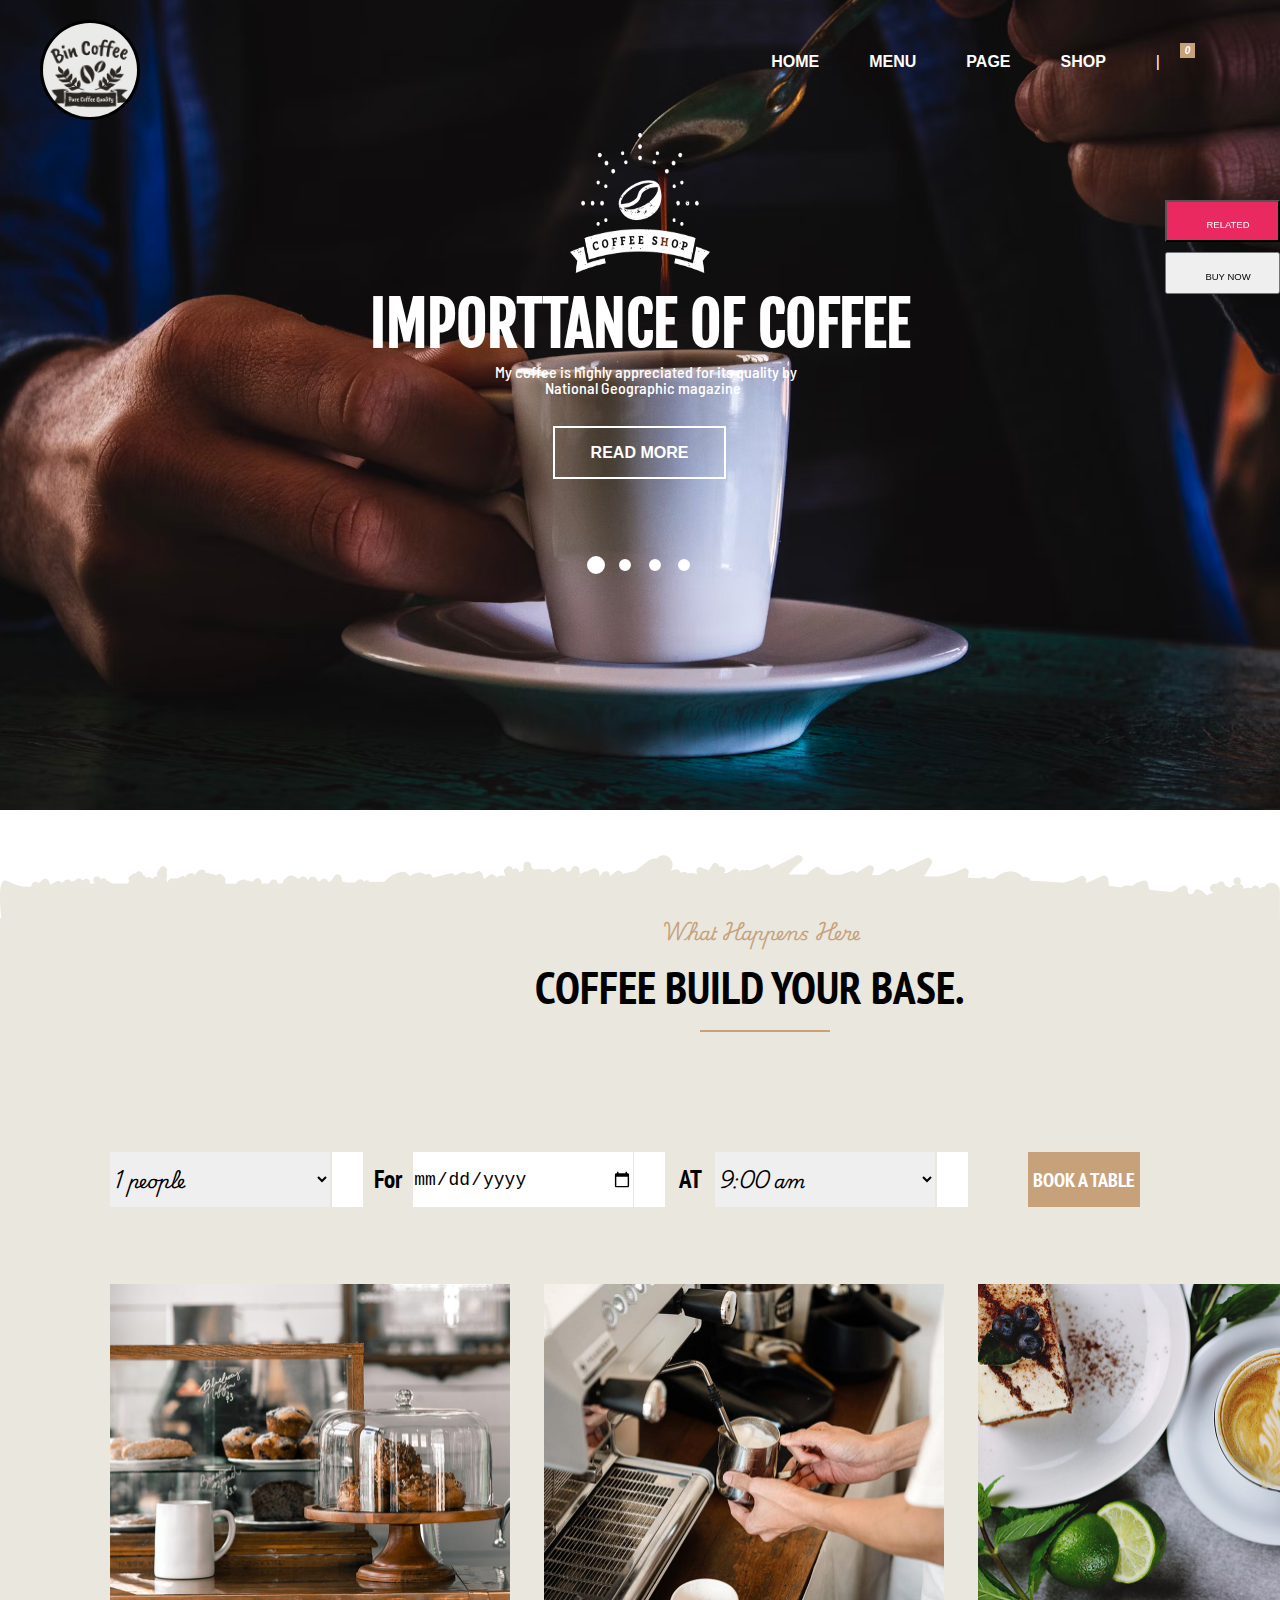
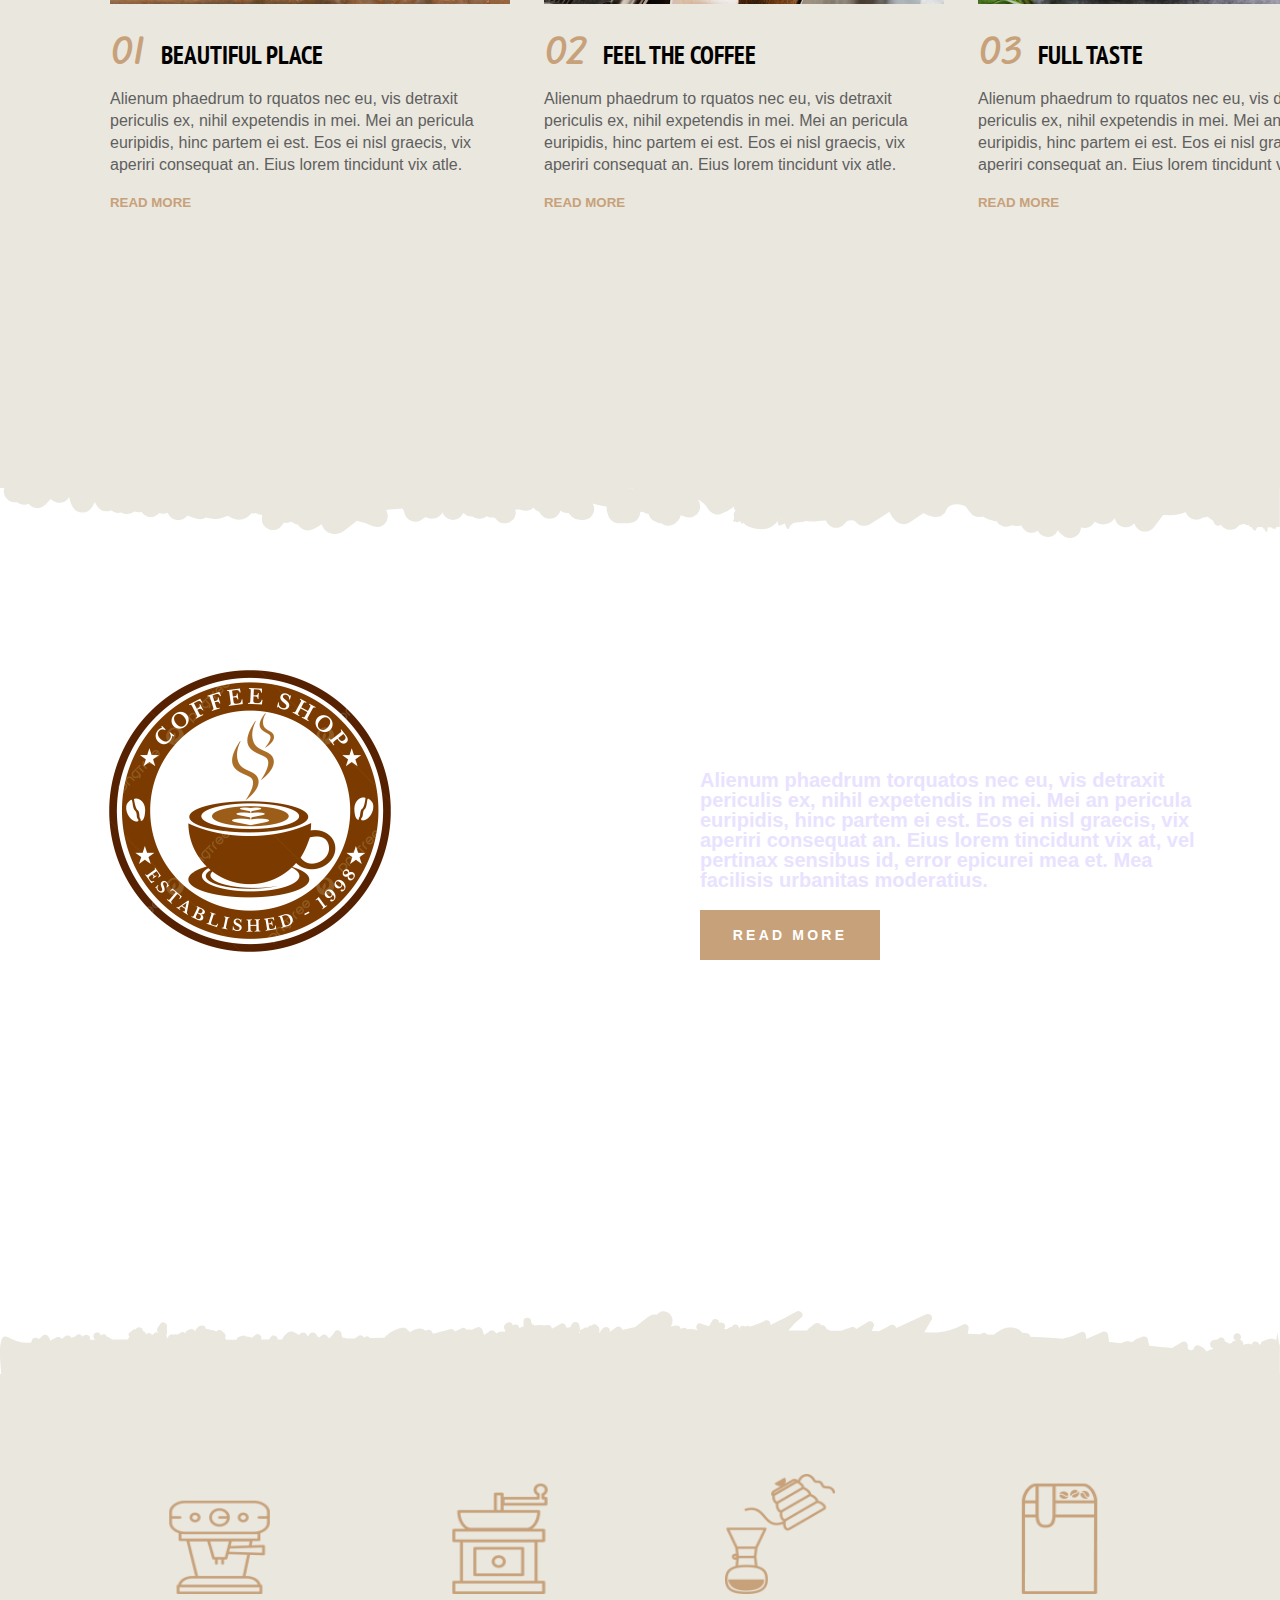
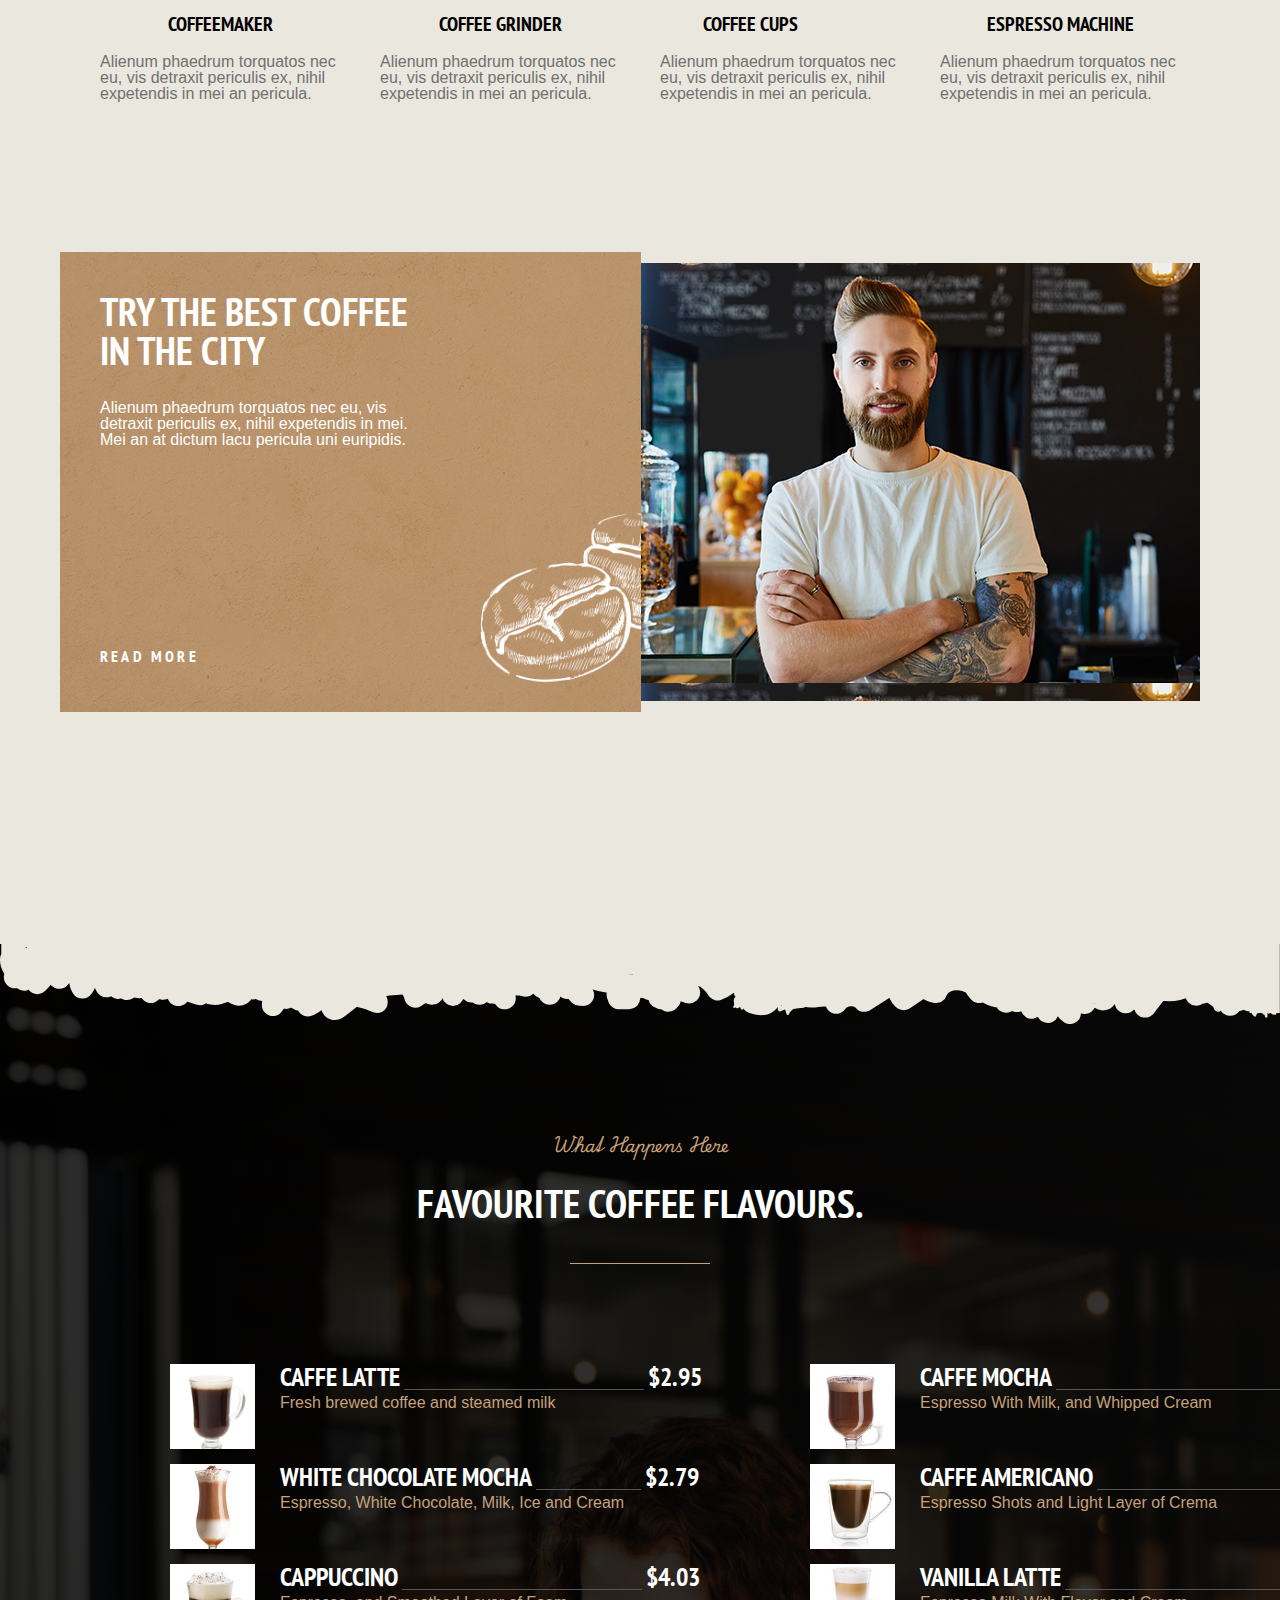
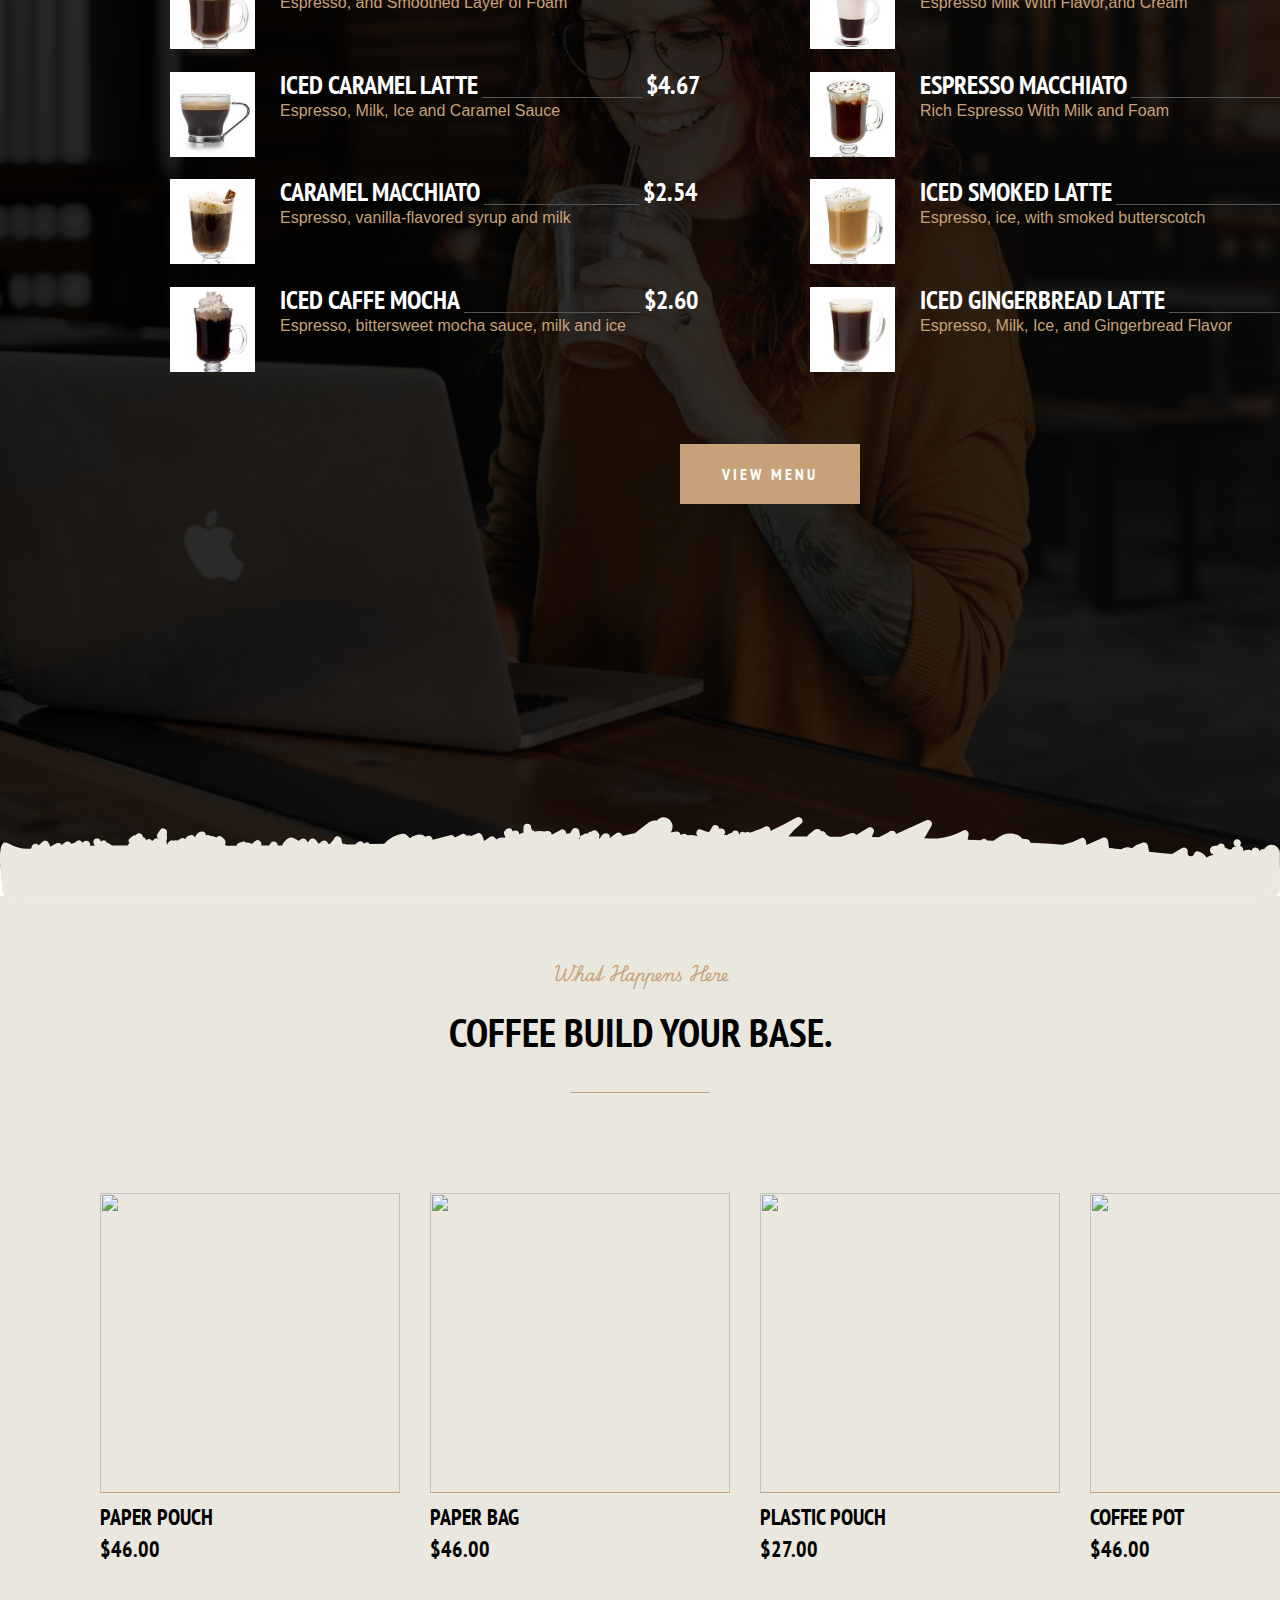
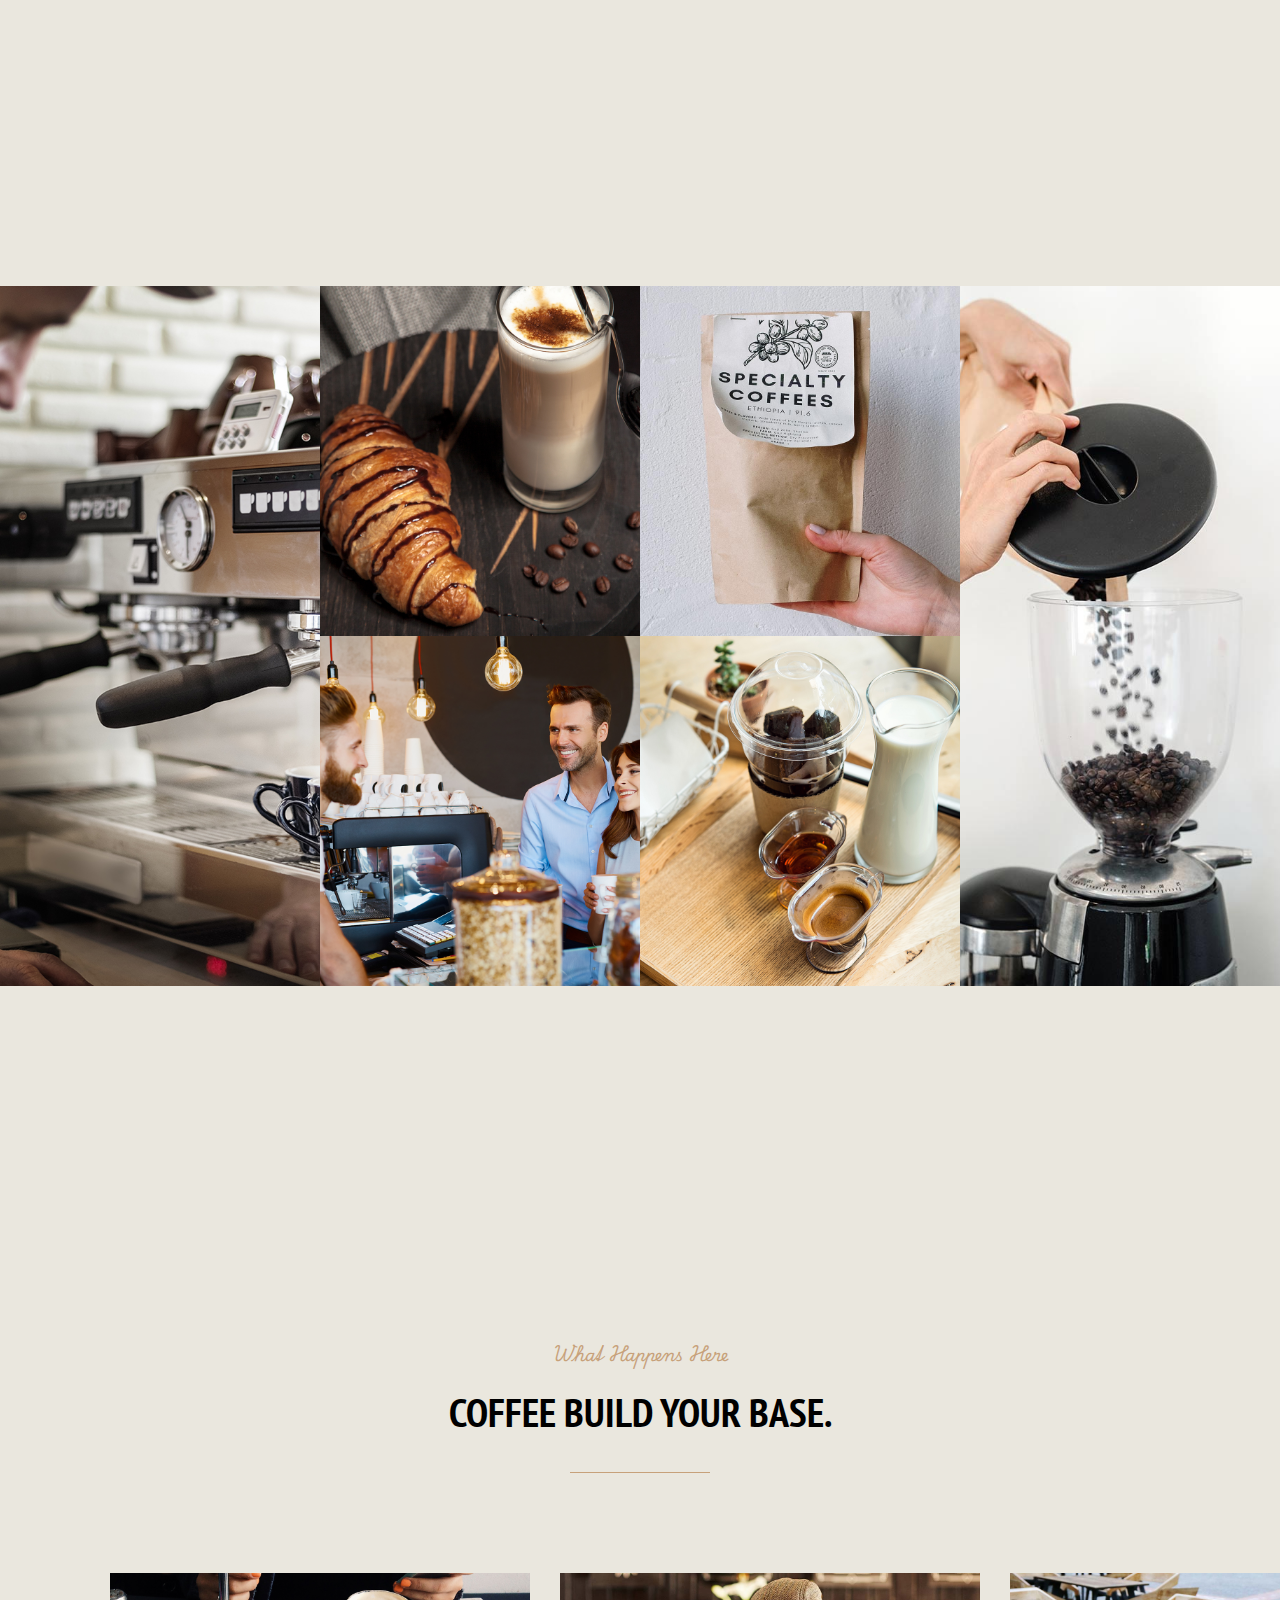
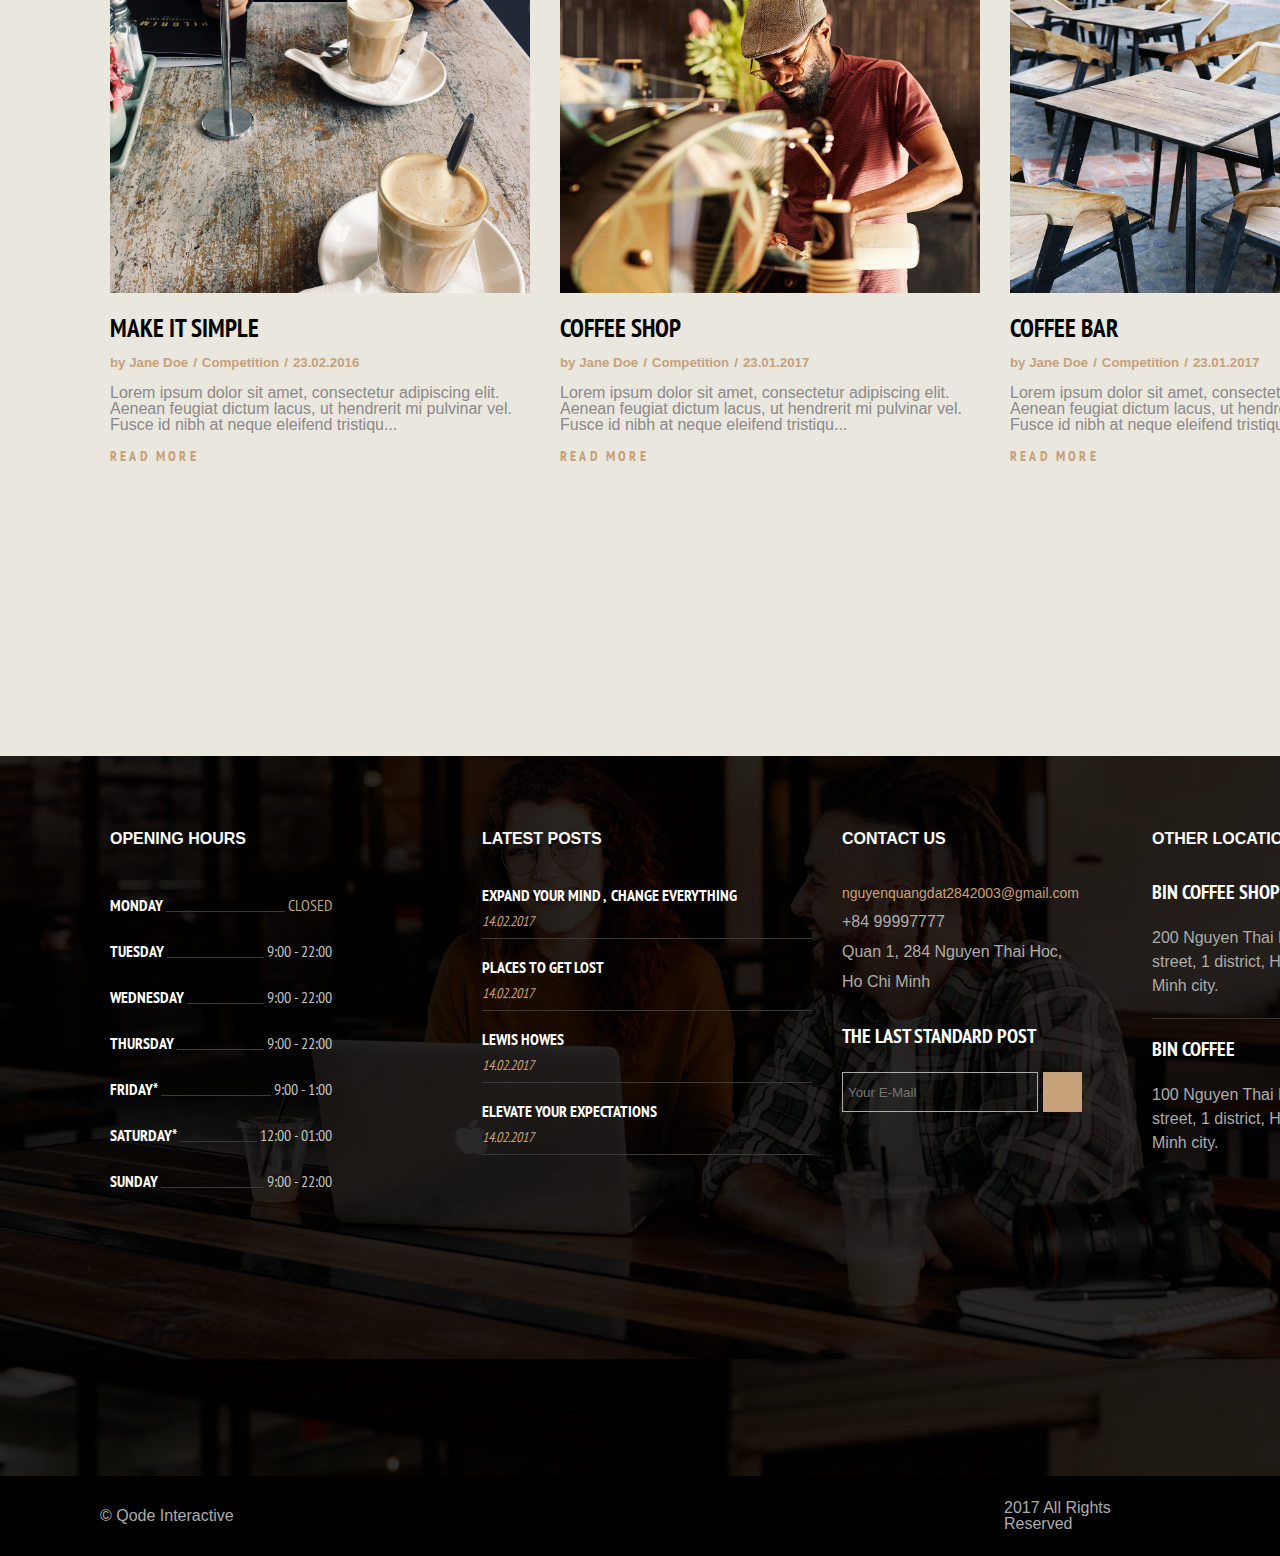
==== coffee/main.html @ d0c3d053 "sửa lỗi lại và thêm tương tác cho order giỏ hàng" ====
<!DOCTYPE html>
<html lang="en">

<head>
  <meta charset="UTF-8">
  <meta name="viewport" content="width=device-width, initial-scale=1.0">
  <link rel="stylesheet" href="css/main.css">
  <link rel="preconnect" href="https://fonts.googleapis.com">
  <link rel="preconnect" href="https://fonts.gstatic.com" crossorigin>
  <link
    href="https://fonts.googleapis.com/css2?family=Barlow+Semi+Condensed:ital,wght@0,100;0,200;0,300;0,400;0,500;0,600;0,700;0,800;0,900;1,100;1,200;1,300;1,400;1,500;1,600;1,700;1,800;1,900&family=Edu+AU+VIC+WA+NT+Hand:wght@400..700&family=Fjalla+One&family=PT+Sans+Narrow:wght@400;700&family=Playwrite+AR:wght@100..400&family=Playwrite+BE+VLG:wght@100..400&family=Playwrite+CZ:wght@100..400&display=swap"
    rel="stylesheet">
  <link
    href="https://fonts.googleapis.com/css2?family=Barlow+Semi+Condensed:ital,wght@0,100;0,200;0,300;0,400;0,500;0,600;0,700;0,800;0,900;1,100;1,200;1,300;1,400;1,500;1,600;1,700;1,800;1,900&family=Fjalla+One&family=PT+Sans+Narrow:wght@400;700&family=Playwrite+AR:wght@100..400&family=Playwrite+BE+VLG:wght@100..400&display=swap"
    rel="stylesheet">
  <link
    href="https://fonts.googleapis.com/css2?family=Barlow+Semi+Condensed:ital,wght@0,100;0,200;0,300;0,400;0,500;0,600;0,700;0,800;0,900;1,100;1,200;1,300;1,400;1,500;1,600;1,700;1,800;1,900&family=Fjalla+One&family=Playwrite+AR:wght@100..400&family=Playwrite+BE+VLG:wght@100..400&display=swap"
    rel="stylesheet">
  <link
    href="https://fonts.googleapis.com/css2?family=Barlow+Semi+Condensed:ital,wght@0,100;0,200;0,300;0,400;0,500;0,600;0,700;0,800;0,900;1,100;1,200;1,300;1,400;1,500;1,600;1,700;1,800;1,900&display=swap"
    rel="stylesheet">
  <link
    href="https://fonts.googleapis.com/css2?family=Barlow+Semi+Condensed:ital,wght@0,100;0,200;0,300;0,400;0,500;0,600;0,700;0,800;0,900;1,100;1,200;1,300;1,400;1,500;1,600;1,700;1,800;1,900&family=Fjalla+One&display=swap"
    rel="stylesheet">
  <title>Bin coffee</title>
</head>

<body>
  <section class="section section-1">
    <header>
      <nav class="nav">
        <div class="nav-logo">
          <img src="img/logo_coffee.png" alt="Logo">
        </div>
        <div class="nav-menu-icon">
          <ul class="nav-menu">
            <li>HOME
              <ul class="nav-menu-item">
                <li><a href="main.html">Main Home</a></li>
                <li><a href="">Metro Home</a></li>
                <li><a href="">Dark Home</a></li>
              </ul>
            </li>
            <li>MENU
              <ul class="nav-menu-item">
                <li><a href="">Our Menu</a></li>
                <li><a href="">Simple Menu</a></li>
              </ul>
            </li>
            <li>PAGE
              <ul class="nav-menu-item">
                <li><a href="">About Me</a></li>
                <li><a href="">What we offer</a></li>
                <li><a href="">Meet out team</a></li>
              </ul>
            </li>
            <li>SHOP
              <ul class="nav-menu-item">
                <li><a href="">Shop List</a></li>
                <li><a href="">Shop Pages</a></li>
              </ul>
            </li>
          </ul>
          <div class="nav-icon">
            &#124;
            <a href="order.html"><i class="fa-solid fa-cart-shopping">
              <div class="count-item-cart js-count-item-cart">
              </div>
            </i></a>
            <i class="fa-solid fa-magnifying-glass"></i>
            <i class="fa-solid fa-bars"></i>
          </div>
        </div>
      </nav>

    </header>
    <main>
      <div class="container-introduce">
        <div class="img-introduce">
          <img src="./img/home-1-slider-img.png">
          <div class="list-cart-introduce">
            <button class="btn-book"><i class="fa-solid fa-bookmark"></i>RELATED </button>
            <button class="btn-cart"><i class="fa-solid fa-cart-shopping"></i>BUY NOW</button>
          </div>
        </div>
        <div class="word-introduce">
          <h1>IMPORTTANCE OF COFFEE</h1>
          <p>My coffee is highly appreciated for its quality by <span>National Geographic magazine</span></p>
          <button class="btn-introduce">READ MORE</button>
        </div>
        <div class="change-background">
          <div class="dot is-active" data-link-img="img/background1.avif"></div>
          <div class="dot"
            data-link-img="https://images.unsplash.com/photo-1502458051560-7f33ac46fda3?q=80&w=2070&auto=format&fit=crop&ixlib=rb-4.0.3&ixid=M3wxMjA3fDB8MHxwaG90by1wYWdlfHx8fGVufDB8fHx8fA%3D%3D">
          </div>
          <div class="dot"
            data-link-img="https://images.unsplash.com/photo-1511537190424-bbbab87ac5eb?q=80&w=2070&auto=format&fit=crop&ixlib=rb-4.0.3&ixid=M3wxMjA3fDB8MHxwaG90by1wYWdlfHx8fGVufDB8fHx8fA%3D%3D">
          </div>
          <div class="dot"
            data-link-img="https://images.unsplash.com/photo-1542100349-01abfa1145f0?q=80&w=2072&auto=format&fit=crop&ixlib=rb-4.0.3&ixid=M3wxMjA3fDB8MHxwaG90by1wYWdlfHx8fGVufDB8fHx8fA%3D%3D">
          </div>
        </div>
      </div>

    </main>
  </section>
  <div class="svg">
    <svg id="Layer_1" data-name="Layer 1" xmlns="http://www.w3.org/2000/svg" viewBox="0 0 1663.28 104">
      <defs>
        <style>
          .cls-1,
          .cls-2 {
            fill: #eae7de;
          }

          .cls-2 {
            stroke: #eae7de;
            stroke-miterlimit: 10;
          }
        </style>
      </defs>
      <path class="cls-1"
        d="M1600,82.94C1538,75.43,1475.37,68.73,1413.53,63H1600ZM51,63H233.19c-41.35,3.91-83.1,8.28-124.27,13C89.67,78.21,70.18,80.55,51,82.93Zm203.83-1c186.8-17,377-25.59,565.62-25.59S1201.07,45,1391.48,62Z"
        transform="translate(-0.2 0)" />
      <path
        d="M820.48,36.91c184.83,0,373,8.27,559.71,24.59H265.94C449.17,45.18,635.6,36.91,820.48,36.91m779,26.59V82.37c-58.2-7.05-117-13.38-175.23-18.87h175.23m-1376.8,0c-37.93,3.65-76.12,7.68-113.81,12-19,2.18-38.35,4.49-57.39,6.86V63.5h171.2m597.8-27.59c-198.63,0-390.83,9.37-576.54,26.59H1402.61c-199.74-18.16-393.86-26.59-582.18-26.59Zm780,26.59H1402.61q98,8.91,197.87,21Zm-1356.59,0H50.48v21q29.18-3.63,58.5-7,66.86-7.68,134.91-14Z"
        transform="translate(-0.2 0)" />
      <path
        d="M122.94,60.75c-3.54-2.28-7.68-1.34-11.1.73a202.31,202.31,0,0,0-17.2,12.18c.18-1.17.37-2.33.56-3.5a6,6,0,0,0-1.52-4.86,74.05,74.05,0,0,0,1.6-9.24,77.62,77.62,0,0,0,3.1-10c.8-3.43-2.38-7.51-6.15-6.15a34.71,34.71,0,0,0-7.09,3.52,3.85,3.85,0,0,0-3.09.74A113.7,113.7,0,0,0,66.48,58.59l-.14,0-10.93,4c-1,.37-8.39,3.61-8.89,3.18-4.85-4.18-12,2.86-7.07,7.07a10.76,10.76,0,0,0,7.37,2.63,30.85,30.85,0,0,0,0,9,4.32,4.32,0,0,0,2.86,3.23c2.19,2,6,2.07,7.66-1a8.47,8.47,0,0,0,1.06-5,4.67,4.67,0,0,0,4.86-2.31A100.54,100.54,0,0,1,72.2,67.06l4.72-1.73a4.8,4.8,0,0,0,2.69-.43l-.11.18a4.34,4.34,0,0,0,.66,5.8,48.58,48.58,0,0,0-12.55,22c-1.25,4.73,4.84,8.52,8.36,4.86a71.17,71.17,0,0,0,7.92-9.9c1.37,2.1,3.89,3.33,6.38,1.53L104.48,79l6.32-4.58,4-2.87c.47-.35,1-.68,1.44-1a2.5,2.5,0,0,0,.41-.25c1.33,3.82,8.07,4.67,9.69-.32A7.89,7.89,0,0,0,122.94,60.75Z"
        transform="translate(-0.2 0)" />
      <path class="cls-1" d="M1343.48,56" transform="translate(-0.2 0)" />
      <rect class="cls-2" x="5.78" y="59.5" width="1632" height="44" rx="2" />
      <path class="cls-2"
        d="M1652.48,36.5h0A10.5,10.5,0,0,1,1663,47V93a10.5,10.5,0,0,1-10.5,10.5h0A10.5,10.5,0,0,1,1642,93V47A10.5,10.5,0,0,1,1652.48,36.5Z"
        transform="translate(-0.2 0)" />
      <path class="cls-1"
        d="M1656.92,94.37a82.49,82.49,0,0,1-3.17-9.57,4.66,4.66,0,0,0,1.48-3.51V53.48c0-4.22-5.27-6.37-8.2-3.91-.27-1.5-.55-3-.87-4.5-1.06-5-7.37-4.34-9.24-.7-.09-.41-.17-.81-.3-1.22-1.31-4.34-8.83-5.17-9.64,0l-.06.42a8.68,8.68,0,0,0-1.11-.41c-3.58-1.12-6.82-.07-10,1V42.39a5.17,5.17,0,0,0-1.47-3.53,5.32,5.32,0,0,0-2.79-1.41c2.49-2.79,1.31-8.51-3.56-8.51-6.15,0-6.43,9.12-.82,9.94a5.59,5.59,0,0,0-.59.11,5.16,5.16,0,0,0-1.41-.19,4.53,4.53,0,0,0-4.39,2.84,4.76,4.76,0,0,0-2.66.84c-2.16-1-4.29-2.17-6.44-3.14a4.67,4.67,0,0,0-4.6-4.76h-.22a4.52,4.52,0,0,0-4.12,2.31,15.72,15.72,0,0,0-6.8,1.24c-5.33,2.22-3.68,10.43,1.14,10a5.25,5.25,0,0,0-1.49,1.48,5.42,5.42,0,0,0-2.93.6L1568,52.69a18.09,18.09,0,0,0-10.19-7.89c-2.72-.89-5.26,1-6.15,3.49a4.09,4.09,0,0,1-2.61,2.64l-3.41-.38a4.11,4.11,0,0,1-2-4.58c.83-4.11-3.4-8-7.34-5.65l-12.9,7.8q-14.84-1.57-29.7-3a32.74,32.74,0,0,1-1.63-7.11c-.37-3.21-2.9-5.7-6.33-4.82a38.18,38.18,0,0,0-14.66,7.31,11.43,11.43,0,0,0-6.89-1.23,14.92,14.92,0,0,0-6.84,2.49l-10.49-.89a3.68,3.68,0,0,0-2.18-.47l-1.41.16-1.88-.16c-.38-3-.75-6-1.13-8.95-.49-3.94-3.82-6-7.52-4.32l-20.81,9.41c-.15-1.46-.31-2.93-.46-4.4-.38-3.68-4-6.35-7.52-4.32a67.72,67.72,0,0,1-22.6,8.1q-16.86-1.12-33.74-2.12c-.69-.06-1.38-.1-2-.12l-6.48-.37-.27-1a4.89,4.89,0,0,0-3.49-3.5,31.16,31.16,0,0,0-6.82-.42c-4.21-6.3-12.55-7.91-20.18-6.47-6.25,1.19-11.5,5.47-16.93,9l-8.56-.38a4.33,4.33,0,0,0-5.29-2l-3.73,1.56-16.2-.66q.6-3,1.19-6.09a5.06,5.06,0,0,0-7.34-5.64,99.93,99.93,0,0,1-33,10.37q-8.67-.27-17.33-.5c.73-1.06,1.87-2.71,1.91-2.78l2.38-4.24q2.61-4.66,5.23-9.34c2.61-4.65-2.46-8.82-6.84-6.84l-22.07,10-10.59,4.8-5.3,2.4-1.24.56a5.43,5.43,0,0,0-4.85-4.28,6.35,6.35,0,0,0-5.48,2.33q-5.88,3.24-11.93,6.08l-9.33-.15c.88-2.21,1.77-4.41,2.65-6.62,1.67-4.17-3.87-7.75-7.34-5.65l-15.55,9.42a5.07,5.07,0,0,0-5.7-2.37l-13.82,4.72-14.43-.1a5.13,5.13,0,0,0-1-.41,6.29,6.29,0,0,1-5-4.33c-.95-2.2-3.49-2.78-5.62-2.2-.84-3.41-5.88-4-8.45-1.93l-8,6.54a4.51,4.51,0,0,0-1.54,2.18q-12.26,0-24.52-.05a99.4,99.4,0,0,1,16.76-16.86c4.56-3.58-1.26-10.57-6.06-7.85q-16.64,9.45-34,17.48c.7-3.6-3.14-7.74-7.39-5.47A94.34,94.34,0,0,1,984.62,17a5.12,5.12,0,0,0-2.41.43,22,22,0,0,0-2.66,1.44q-2.43.81-4.9,1.5a4.64,4.64,0,0,0-3.35-1.28,5.14,5.14,0,0,1-5.63,0,4.61,4.61,0,0,0-4.74,4h-.32c.22-2.65-1.37-5.48-4.8-5.48a4.55,4.55,0,0,0-4.42,2.87,5.59,5.59,0,0,0-2.33.63l-2.82,1.4a4.42,4.42,0,0,0-1.41,1.24c-1.33,0-2.67-.13-4-.24a5.43,5.43,0,0,0,0-7.49,4.12,4.12,0,0,0-.75-.57,4.86,4.86,0,0,0-2.55-.66h-.87l-.5.1H936a4,4,0,0,0-1.14.51c-.07-4.46-6.68-7.38-9.28-2.56a61.55,61.55,0,0,1-4.25,7,96.73,96.73,0,0,1-10.31-3.59c-5.52-2.27-8.15,5.91-3.78,9a36.9,36.9,0,0,0-5.84-1.53,29,29,0,0,0-8,.14A4.81,4.81,0,0,0,888.24,22l-3.75,1a5.51,5.51,0,0,0-6.35-4.14l-6.38,1.22a13.38,13.38,0,0,0,2.43-8.6c-.68-7.38-8.06-13-15.27-10.37a12.18,12.18,0,0,0-5.36,3.92c-4.33-1.42-9,1.15-12.53,3.81q-7.95,6-15.82,12.23c-5.36.35-10.92,2.5-16,3.7l-.33-.94c-1-2.73-4.52-5.05-7.35-3l-9.16,6.65.11-.39c1.49-5.14-4.73-7.89-8.35-4.87a16.81,16.81,0,0,0-4.5,5.87h-1.17a10.17,10.17,0,0,0,.69-4.33,5.63,5.63,0,0,0-2.3-4.22,4.54,4.54,0,0,0-4.08-2.19,4.62,4.62,0,0,0-3.53,1.46c-.23,0-.45-.06-.7-.06a4.55,4.55,0,0,0-4.39,2.82h-2.67A5.16,5.16,0,0,0,758,23.07a4.83,4.83,0,0,0-4.11,5.46s0,.09,0,.13H752.2a5,5,0,0,0,1.7-4.88c-.37-2-.73-3.93-1.1-5.9-.79-4.29-7.15-4.78-9.13-1.2l-2.45,4.43c-1.72.24-3.43.51-5.13.8v-.82a5.05,5.05,0,0,0-7.53-4.32L717.31,23A5.1,5.1,0,0,0,711,18.24c-1.12.2-2.23.44-3.33.71a21.14,21.14,0,0,0-9.81-.52l-3.17.51a4.71,4.71,0,0,0-3.07-1.61,5.12,5.12,0,0,0-1.18-2.65V13.9a5,5,0,1,0-10,0v6.39c-1.91.62-3.79,1.28-5.67,2a4.71,4.71,0,0,0-4.51-4.9h-.32a4.59,4.59,0,0,0-3.65,1.6,4.66,4.66,0,0,0-4.8-4.42,4.54,4.54,0,0,0-4.16,2.35c-1.64,1.21-2.78,3.34-2,5.35l1.32,3.26a5.42,5.42,0,0,0,.17,1.13l-1.14.24A12.53,12.53,0,0,0,645,29.15c-.35-.53-.7-1-1.06-1.57-1.37-2-4.57-3.52-6.84-1.8a64,64,0,0,1-7.89,5.5A46.77,46.77,0,0,0,627,24.45c-.93-2.26-3.41-4.6-6.15-3.49l-8.39,3.72a4.69,4.69,0,0,0-5.19-.18l-.29.16-1.3-1.28a5.16,5.16,0,0,0-6.06-.79l-8.29,4.16a5.27,5.27,0,0,0-6.05-3.1l-22.67,5.93-.57-1.39c-1-2.46-3.3-4.32-6.15-3.49-.92.27-1.82.56-2.71.86a12.49,12.49,0,0,0-8.5-2.68c-4.33.27-8.14,2.35-11.72,4.73-1.29-1.32-2.59-2.63-3.92-3.88-3.56-3.35-8-1.86-12.26-.4a42,42,0,0,0-17.38,11.52l-18.4.36a5,5,0,0,0-7-1,4.93,4.93,0,0,0-.49.42l-.24.22c-.13-.27-.27-.55-.42-.83-1.18-2.16-4.73-3.4-6.84-1.79l-4.41,3.36-11.55.21a5.07,5.07,0,0,0-4.36-.86,4.58,4.58,0,0,1-.85-1.36A10.86,10.86,0,0,1,444,30c-.35-4.69-6.75-7.14-9.32-2.53-.54,1-6.94,10.81-8.39,6.8A5.07,5.07,0,0,0,420,30.86,5,5,0,0,0,418,32a25.28,25.28,0,0,1-3.84,2.74c-1.08-1.51-2.17-3-3.26-4.52-2.15-3-6.58-3.46-8.64,0a28.89,28.89,0,0,1-1.91,2.85,26.16,26.16,0,0,0-2.78-3.83c-1.8-2.07-5.23-1.76-7.07,0l-2.09,2c-4-2.87-8.73-6.22-13-4A18.21,18.21,0,0,0,366.92,37l-5.86,0c.17-4.41-6.54-7.39-9.37-2.68a20.18,20.18,0,0,1-2,2.78l-10.27.07c.09-.25.2-.5.29-.76,1.45-3.89-3.9-8.22-7.34-5.64a40.7,40.7,0,0,0-4.6,4h-.14l-4.23-1.41a4.54,4.54,0,0,0-3.3.24,4.73,4.73,0,0,0-4.91-1.41L311,33.57a5.44,5.44,0,0,0-3.58,3.82c-4.43,0-8.86,0-13.28.06a4.57,4.57,0,0,0-1.71-2.08,4.57,4.57,0,0,0,.89-2.81A5.21,5.21,0,0,0,291.81,29L289,26.2a5.18,5.18,0,0,0-3.53-1.46,5.08,5.08,0,0,0-3.54,1.46l-.27.32a4.61,4.61,0,0,0-1.83-.37h-.76a5.14,5.14,0,0,0-3.46-1.41h-1.41a4.21,4.21,0,0,0-.71,0A4.62,4.62,0,0,0,270,23.29a5.08,5.08,0,0,0-2.27.53,5,5,0,0,0-5-5,6.2,6.2,0,0,0-1.42.24A5.16,5.16,0,0,0,258,20.5l-2.82,2.82a5.13,5.13,0,0,0-1.47,3.53,3.53,3.53,0,0,0,0,.46,4.18,4.18,0,0,0-.57-1.57,5,5,0,0,0-3-2.3,5.53,5.53,0,0,0-3.85.5l-2.79,1.46a5.09,5.09,0,0,0-2.3,3,3.21,3.21,0,0,0-.1.62A5,5,0,0,0,234,29a4.48,4.48,0,0,0-3.09,1.74,4.66,4.66,0,0,0-1.84-.38h-1.41a3.82,3.82,0,0,0-1.93.43l-.15.07a4.93,4.93,0,0,0-3.48-.32,5,5,0,0,0-3,2.3l-1.31,2.61a4.08,4.08,0,0,0-.91-.51,5.66,5.66,0,0,0-.65-3.78,4.84,4.84,0,0,0,.92-2.84V24.11a4.8,4.8,0,0,0-.46-2,5,5,0,0,0-2-6.5,5.12,5.12,0,0,0-6.84,1.79l-2.82,4.23a5,5,0,0,0,1.8,6.84h0l.29.13a1.54,1.54,0,0,0,0,.47,5.05,5.05,0,0,0-6.85.17l-1.63,1.57a5,5,0,0,0-1.38-.38,5,5,0,0,0-7-.08l-.29-.06a4.57,4.57,0,0,0-4-4.09h0c.22-3.53-4.52-6.58-7.52-4.32a19.28,19.28,0,0,0-2.23,2A5.53,5.53,0,0,0,172,25.21l-2.93,2.35a4.07,4.07,0,0,0-1,5.69,4.13,4.13,0,0,0,.47.55c-1.08,1.13-1.8,2.24-2.73,3.2h-20a4.82,4.82,0,0,0-2.76-1.63l-.61-.61a5.09,5.09,0,0,0-3.36-1.44,4.86,4.86,0,0,0-6.45-2.4,4.73,4.73,0,0,0-1.6,1.17,4.5,4.5,0,0,0-.08-.51v-.09a4,4,0,0,0-.12-.45V31c-.05-.17-.11-.33-.17-.48h0c-.08-.17-.16-.33-.25-.49v-.06a3.11,3.11,0,0,0-.25-.38l-.09-.12a3.47,3.47,0,0,0-.25-.29l-.11-.12c-.1-.1-.2-.18-.3-.27l-.11-.09a5.09,5.09,0,0,0-.45-.31h-.07l-.42-.21-.18-.06-.38-.13-.2-.05a3.1,3.1,0,0,0-.42-.08h-.2a3.64,3.64,0,0,0-.66,0,5.66,5.66,0,0,0-.82.06h-.16a5.65,5.65,0,0,0-.71.17h-.11a3.64,3.64,0,0,0-.57.25l-.11.06a4.07,4.07,0,0,0-.55.37l-.11.09a6.25,6.25,0,0,0-.45.44h0a5.17,5.17,0,0,0-.39.53l-.07.11a6.36,6.36,0,0,0-.3.58v.05a4.57,4.57,0,0,0-.22.62v.07a5.12,5.12,0,0,0-.14.68v.05a5.78,5.78,0,0,0,0,1.44h0a5,5,0,0,0,1.64,3.2h0a5.15,5.15,0,0,0-.16.56l-6,.07.18-1.43c.45-3.71-4.61-6.31-7.53-4.31l-2.62,1.79c-.07-.13-.15-.26-.23-.39A5,5,0,0,0,100,31.18a4.67,4.67,0,0,0-.9.69c-.63.63-1.27,1.2-1.93,1.75-1.52.38-3,.8-4.52,1.25a19,19,0,0,0-1.18-1.65c-1.7-2.13-5.32-1.74-7.07,0a31.9,31.9,0,0,1-4,3.34.88.88,0,0,0-.15-.35c-1.25-2.64-4.55-2.78-6.84-1.79a50.49,50.49,0,0,0-7.9,4.25,21.24,21.24,0,0,0-2.43-5.49c-2.15-3.47-6.39-2.94-8.64,0a11.44,11.44,0,0,1-4.36,3.44c-2.47-3.51-9-1.48-9,3.22a9.2,9.2,0,0,0-.61,1c-.78.1-2.24.27-4.09.34-17,.58-25.55-9.61-30.71-8-4.8,1.51-8.47,13.79-2,64,.19,1.29,3.8,1.76,6,2,3,.33,7.25.65,12.06.92h0c1.51,3.91,6.76,5.11,9.14,1.2l.47-.78c14.56.54,31.2.57,39.32-.54.18.27.36.52.53.79q580.73-.18,944.08-.72c42.8,1.77,86,2.15,132.82-.22l23,0a120.54,120.54,0,0,0,13.17,0q359.52-.73,424.2-2l7.17.06a5.27,5.27,0,0,0,1.76-.28c3.5-.12,5.27-.24,5.27-.36a19.18,19.18,0,0,0-4-.33,5.19,5.19,0,0,0,.73-7l.43-.25a26.11,26.11,0,0,0,10.6,3.33,4.92,4.92,0,0,0,.81,6.9,5.2,5.2,0,0,0,1.69.86c5.22,1.81,9.66,4.57,14.13,0a19.7,19.7,0,0,0,1.52-1.77C1651.82,102.25,1659,99.63,1656.92,94.37ZM1628.75,82.6a3.9,3.9,0,0,0,.9-1.08c.07.43.13.87.2,1.3-.37-.06-.73-.13-1.1-.22Z"
        transform="translate(-0.2 0)" />
    </svg>
  </div>
  <section class="section section-2">
    <header>
      <div class="container">
        <div class="title1">What Happens Here</div>
        <div class="title2">COFFEE BUILD YOUR BASE.</div>
        <div class="space-title"></div>
      </div>
    </header>
    <main>
      <div class="container-full">
        <div class="container-booking">
          <div class="people-booking">
            <select class="select-people">
              <option selected value="1">1 people</option>
              <option value="2">2 people</option>
              <option value="3">3 people</option>
              <option value="4">4 people</option>
              <option value="5">5 people</option>
              <option value="6">6 people</option>
              <option value="7">7 people</option>
              <option value="8">8 people</option>
            </select>
          </div>
          <div class="people-icon">
            <i class="fa-solid fa-person"></i>
          </div>
          <div class="content1">For</div>
          <div class="date-booking">
            <input class="input-date" type="date">
          </div>
          <div class="date-icon">
            <i class="fa-solid fa-calendar-days"></i>
          </div>
          <div class="content2">AT</div>
          <div class="time-booking">
            <select class="select-time">
              <option selected value="1">9:00 am</option>
              <option value="2">9:30 am</option>
              <option value="3">10:00 am</option>
              <option value="4">10:30 am</option>
              <option value="5">11:00 am</option>
              <option value="6">11:30 am</option>
              <option value="7">12:00 am</option>
              <option value="8">12:30 pm</option>
              <option value="9">1:00 pm</option>
              <option value="10">1:30 pm</option>
              <option value="10">2:00 pm</option>
            </select>
          </div>
          <div class="time-icon">
            <i class="fa-solid fa-clock"></i>
          </div>
          <button class="booking-button">BOOK A TABLE</button>
        </div>
        <div class="container-introduce">
          <div class="content1">
            <div class="img-content1">
              <img src="img/section2_img1.jpg">
            </div>
            <div class="describe1">
              <h3><span>01</span>BEAUTIFUL PLACE</h3>
              <p>Alienum phaedrum to rquatos nec eu, vis detraxit periculis ex, nihil expetendis in mei. Mei an pericula
                euripidis,
                hinc partem ei est. Eos ei nisl graecis, vix aperiri consequat an. Eius lorem tincidunt vix atle.</p>
              <h5>READ MORE <SPAN><i class="fa-solid fa-arrow-right"></i></SPAN></h5>
            </div>
          </div>
          <div class="content2">
            <div class="img-content2">
              <img src="img/section2-img-2 (1).jpg">
            </div>
            <div class="describe2">
              <h3><span>02</span>FEEL THE COFFEE</h3>
              <p>Alienum phaedrum to rquatos nec eu, vis detraxit periculis ex, nihil expetendis in mei. Mei an pericula
                euripidis,
                hinc partem ei est. Eos ei nisl graecis, vix aperiri consequat an. Eius lorem tincidunt vix atle.</p>
              <h5>READ MORE <span><i class="fa-solid fa-arrow-right"></i></span></h5>
            </div>
          </div>
          <div class="content3">
            <div class="img-content3">
              <img src="img/section2-img-3 (1).jpg">
            </div>
            <div class="describe3">
              <h3><span>03</span>FULL TASTE</h3>
              <p>Alienum phaedrum to rquatos nec eu, vis detraxit periculis ex, nihil expetendis in mei. Mei an pericula
                euripidis,
                hinc partem ei est. Eos ei nisl graecis, vix aperiri consequat an. Eius lorem tincidunt vix atle.</p>
              <h5>READ MORE <span><i class="fa-solid fa-arrow-right"></i></span></h5>
            </div>
          </div>
        </div>
      </div>
    </main>
  </section>
  <div class="svg-1">
    <svg id="Layer_1" data-name="Layer 1" xmlns="http://www.w3.org/2000/svg" viewBox="0 0 1565.19 122.24">
      <defs>
        <style>
          .cls-1,
          .cls-3,
          .cls-4 {
            fill: #eae7de;
          }

          .cls-2 {
            fill: none;
          }

          .cls-2,
          .cls-3,
          .cls-4 {
            stroke: #eae7de;
            stroke-miterlimit: 10;
          }

          .cls-4 {
            stroke-width: 9px;
          }
        </style>
      </defs>
      <path class="cls-1"
        d="M1353.47,217.22a38,38,0,0,1,13.62-4.12l-36.4,21.84c12.17-6.71,24.23-13.94,36.69-20-12.35,20.51-29,15.11-50,15.08q-250.68-.31-501.34,0H165V196H1704v34H1350.21"
        transform="translate(-162.81 -191.1)" />
      <path class="cls-2"
        d="M1353.47,217.22a38,38,0,0,1,13.62-4.12l-36.4,21.84c12.17-6.71,24.23-13.94,36.69-20-12.35,20.51-29,15.11-50,15.08q-250.68-.31-501.34,0H165V196H1704v34H1350.21"
        transform="translate(-162.81 -191.1)" />
      <polygon class="cls-3"
        points="2.19 38.91 11.69 52.41 296.69 59.41 479.69 78.41 546.69 65.41 607.69 71.41 814.58 58.66 1048.69 86.41 1124.69 48.41 1210.69 79.41 1310.69 78.41 1390.64 62.66 1456.84 86.41 1521.69 68.41 1541.19 38.91 2.19 38.91" />
      <path d="M1654.86,213.05a1.5,1.5,0,0,0,0-3,1.5,1.5,0,0,0,0,3Z" transform="translate(-162.81 -191.1)" />
      <path d="M1653.45,213.05a1.5,1.5,0,0,0,0-3,1.5,1.5,0,0,0,0,3Z" transform="translate(-162.81 -191.1)" />
      <path d="M1240.77,207.42a1.5,1.5,0,0,0,0-3,1.5,1.5,0,0,0,0,3Z" transform="translate(-162.81 -191.1)" />
      <path d="M194.3,222.91a1.5,1.5,0,0,0,0-3,1.5,1.5,0,0,0,0,3Z" transform="translate(-162.81 -191.1)" />
      <path d="M194.3,222.91a1.5,1.5,0,0,0,0-3,1.5,1.5,0,0,0,0,3Z" transform="translate(-162.81 -191.1)" />
      <path d="M194.3,222.91a1.5,1.5,0,0,0,0-3,1.5,1.5,0,0,0,0,3Z" transform="translate(-162.81 -191.1)" />
      <path d="M194.3,222.91a1.5,1.5,0,0,0,0-3,1.5,1.5,0,0,0,0,3Z" transform="translate(-162.81 -191.1)" />
      <path d="M1639.37,211.64a1.5,1.5,0,0,0,0-3,1.5,1.5,0,0,0,0,3Z" transform="translate(-162.81 -191.1)" />
      <path d="M1639.37,210.23a1.5,1.5,0,0,0,0-3,1.5,1.5,0,0,0,0,3Z" transform="translate(-162.81 -191.1)" />
      <path d="M1639.37,210.23a1.5,1.5,0,0,0,0-3,1.5,1.5,0,0,0,0,3Z" transform="translate(-162.81 -191.1)" />
      <path d="M1639.37,210.23a1.5,1.5,0,0,0,0-3,1.5,1.5,0,0,0,0,3Z" transform="translate(-162.81 -191.1)" />
      <path d="M1568.94,218.68a1.5,1.5,0,0,0,0-3,1.5,1.5,0,0,0,0,3Z" transform="translate(-162.81 -191.1)" />
      <path d="M1568.94,217.27a1.5,1.5,0,0,0,0-3,1.5,1.5,0,0,0,0,3Z" transform="translate(-162.81 -191.1)" />
      <path d="M214,235.58a1.5,1.5,0,0,0,0-3,1.5,1.5,0,0,0,0,3Z" transform="translate(-162.81 -191.1)" />
      <path d="M223.87,218.68a1.5,1.5,0,0,0,0-3,1.5,1.5,0,0,0,0,3Z" transform="translate(-162.81 -191.1)" />
      <path d="M1280.21,217.27a1.5,1.5,0,0,0,0-3,1.5,1.5,0,0,0,0,3Z" transform="translate(-162.81 -191.1)" />
      <path d="M1278.8,217.27a1.5,1.5,0,0,0,0-3,1.5,1.5,0,0,0,0,3Z" transform="translate(-162.81 -191.1)" />
      <path d="M1278.8,217.27a1.5,1.5,0,0,0,0-3,1.5,1.5,0,0,0,0,3Z" transform="translate(-162.81 -191.1)" />
      <path d="M1278.8,217.27a1.5,1.5,0,0,0,0-3,1.5,1.5,0,0,0,0,3Z" transform="translate(-162.81 -191.1)" />
      <path d="M1278.8,217.27a1.5,1.5,0,0,0,0-3,1.5,1.5,0,0,0,0,3Z" transform="translate(-162.81 -191.1)" />
      <path d="M1278.8,217.27a1.5,1.5,0,0,0,0-3,1.5,1.5,0,0,0,0,3Z" transform="translate(-162.81 -191.1)" />
      <path d="M1377.39,207.42a1.5,1.5,0,0,0,0-3,1.5,1.5,0,0,0,0,3Z" transform="translate(-162.81 -191.1)" />
      <path
        d="M1377,205.23a451.68,451.68,0,0,1-50.16,18.34c-8.52,2.56-17.17,5.19-26,6.72a64.11,64.11,0,0,1-26-1.08c-9.55-2.26-18.67-6-27.71-9.72-1.79-.74-2.56,2.16-.8,2.89,16.22,6.7,33.41,13.58,51.32,11.39,9-1.1,17.82-3.76,26.49-6.29s17.31-5.33,25.83-8.38q14.41-5.16,28.48-11.27c1.76-.77.24-3.36-1.52-2.6Z"
        transform="translate(-162.81 -191.1)" />
      <path d="M1549.23,203.19a1.5,1.5,0,0,0,0-3,1.5,1.5,0,0,0,0,3Z" transform="translate(-162.81 -191.1)" />
      <path
        d="M1553.21,212l1.37,4.24a1.59,1.59,0,0,0,.69.9,1.56,1.56,0,0,0,1.16.15,1.53,1.53,0,0,0,1-1.85l-1.38-4.23a1.59,1.59,0,0,0-.69-.9,1.49,1.49,0,0,0-1.15-.15,1.51,1.51,0,0,0-1,1.84Z"
        transform="translate(-162.81 -191.1)" />
      <path class="cls-1"
        d="M1369.75,212.37a46.29,46.29,0,0,1-27.46,13.92l.76,2.79a192,192,0,0,1,31.47-14.77,1.51,1.51,0,0,0-.8-2.9,254.83,254.83,0,0,0-35.36,8.05l1.16,2.74,8.64-5.5c1.36-.87.51-3.36-1.16-2.75l-18.47,6.75,1.16,2.75a257.51,257.51,0,0,1,38.12-13.75l-1.16-2.74-20.9,10.93c-1.74.91-.21,3.37,1.52,2.59l23.24-10.38-1.52-2.59a88.76,88.76,0,0,1-20.68,9.41c-1.84.56-1.06,3.46.8,2.89a127.65,127.65,0,0,0,30.48-13.92c1.37-.86.49-3.39-1.15-2.74l-32.13,12.76c-1.76.7-1,3.56.79,2.9a150.71,150.71,0,0,0,20.46-9.08c1.74-.94.21-3.33-1.51-2.59l-27.36,11.75c-1.77.76-.24,3.34,1.51,2.59l27.36-11.75-1.51-2.59a145.53,145.53,0,0,1-19.74,8.77l.79,2.9L1379.23,206l-1.15-2.74a124.69,124.69,0,0,1-29.77,13.62l.8,2.89a92.17,92.17,0,0,0,21.4-9.71,1.5,1.5,0,0,0-1.52-2.59l-23.24,10.38,1.52,2.59,20.9-10.93c1.52-.8.46-3.19-1.16-2.74a262.45,262.45,0,0,0-38.84,14.05c-1.53.69-.44,3.32,1.16,2.74l18.47-6.75-1.16-2.74-8.64,5.5c-1.39.88-.52,3.25,1.16,2.74a253,253,0,0,1,35.36-8l-.8-2.9a197,197,0,0,0-32.19,15.08c-1.18.7-.78,3,.76,2.8a49.47,49.47,0,0,0,29.58-14.8c1.33-1.39-.78-3.52-2.12-2.12Z"
        transform="translate(-162.81 -191.1)" />
      <path class="cls-1"
        d="M1344.46,240.31c-5.59-5.37-13.44-6.44-20.88-6.56-9-.16-18.08.08-27.11.14l-14.18.09-7,.05a10.26,10.26,0,0,1-1.36,0s-.21-.2-.17-.07.28.37.34.57.15.56,0,.32-.07.12,0-.06a6.13,6.13,0,0,1,2.71-2.1c2.09-.75,4.24-1.35,6.37-2q6.4-1.83,13-3.12a156.72,156.72,0,0,1,29.94-2.94l-2.59-4.52a15.64,15.64,0,0,1-14.8,6.13l.8,5.9a144.71,144.71,0,0,1,29.14-5.83,3,3,0,0,0,0-6,61.38,61.38,0,0,0-25.22,3.17,3.07,3.07,0,0,0-2.1,3.69,3,3,0,0,0,3.69,2.09,57.11,57.11,0,0,1,23.63-3v-6a152.46,152.46,0,0,0-30.74,6,3,3,0,0,0-2.15,3.29,3.06,3.06,0,0,0,3,2.6,21.52,21.52,0,0,0,20-9.1c1.35-1.9-.47-4.52-2.59-4.51a166.76,166.76,0,0,0-28.73,2.62c-4.68.84-9.33,1.89-13.92,3.14q-3.45.94-6.84,2a15.66,15.66,0,0,0-5.62,2.89,7.53,7.53,0,0,0-2.86,5.08,5.28,5.28,0,0,0,3.56,5.16c2.09.79,4.62.46,6.82.45l7.46,0,29.85-.19c8-.06,18.21-1.11,24.34,4.79,2.79,2.67,7-1.56,4.25-4.25Z"
        transform="translate(-162.81 -191.1)" />
      <path class="cls-1"
        d="M1280.47,224.32a61.06,61.06,0,0,1-37.79-4l.91,7.07a16.11,16.11,0,0,1,17-5.09V213.6a45.15,45.15,0,0,1-26.8,2.46v8.68a110.93,110.93,0,0,1,39.63-5.19v-9a46.34,46.34,0,0,1-34.65-9.82l-2,7.52a69,69,0,0,1,37.78,4.14c.37.15,6.8,3.32,6.11,3.86-.16.13,0-.76.07-1-.25.81.24,0,.38-.23-.44.24-.42.25.07,0a6.53,6.53,0,0,1-.76.2c.85-.05-.23,0-.49,0-4.9.21-9.7-.67-13.66,3a4.56,4.56,0,0,0-.7,5.45c1.09,1.88,3.08,2.35,5.08,2.07l31.17-4.32-4.38-7.52a37.91,37.91,0,0,1-23.39,12.74c-2.41.31-4.5,1.86-4.5,4.5a4.55,4.55,0,0,0,4.5,4.5l44.89-.05-1.2-8.84a133.09,133.09,0,0,1-28.24,4.68l2.27,8.38a132.68,132.68,0,0,1,42.59-13.27c3.47-.45,6.95-.6,10.42-1,3.7-.38,7.63-1.83,8.83-5.76,2.42-7.93-11.2-12-12.14-2.72-.24,2.42,2.26,4.51,4.5,4.5l87.56-.18-1.19-8.84a159.9,159.9,0,0,1-80.65-10.4l-1.19,8.84,18.66-.91c2.71-.13,5.5-.46,8.22-.35-.31,0,1.4.07,1.09.12,1.76-.29.37.33.37.1l-.46-.81a1.49,1.49,0,0,1,.14-1.44l-.22.36c1-1.39,2.41-1.45,4.25-.19l-3.18,7.68q43.18-3.52,86.57-3.13,43.13.41,86.08,4.71,24.14,2.41,48.1,6.09l1.2-8.84a171.39,171.39,0,0,1-73.6-8.93l-1.2,8.84c10.08.48,17.88-6.07,27.07-8.88,10.26-3.13,20.25,3.46,29.71,6.66a196.26,196.26,0,0,0,33.61,7.69c5.92.89,11.86,1.64,17.81,2.33,4.74.55,10.19,1.91,14.9.47,6.12-1.87,8.38-9.22,3.56-13.8a12.38,12.38,0,0,0-7.7-3.17c-2.32-.15-5.58,1-7.71-.09l-2.28,8.38,8.09-1.07c2.41-.32,4.5-1.84,4.5-4.5,0-2.22-2.07-4.77-4.5-4.5l-12.75,1.44c-2.42.27-4.5,1.87-4.5,4.5,0,2.22,2.07,4.77,4.5,4.5l12.75-1.44v-9l-8.09,1.07c-2,.27-3.76,1.22-4.34,3.31a4.55,4.55,0,0,0,2.07,5.08,15,15,0,0,0,7.53,1.51c1.91-.08,4.2-.57,5.68.14-.21-.11.73.33.39.2,1.5.56.16.41.25.24-.26.53.1-2,.39-1.61.06.08-.64.25-.72.27s-.83.15-.35.09a15.17,15.17,0,0,1-3.16-.06c-10.18-1-20.39-2.27-30.46-4a173.2,173.2,0,0,1-30.73-7.94c-9.52-3.52-18.6-8.3-29-5.85-9,2.11-16.93,9.5-26.48,9.05a4.46,4.46,0,0,0-4.41,3.9,4.55,4.55,0,0,0,3.22,4.94,177.71,177.71,0,0,0,76,9.25c2.22-.22,4.14-1.54,4.42-3.9.23-2-1-4.6-3.23-4.94q-43.21-6.62-86.92-9.36-43.44-2.67-87-1.38-24.63.74-49.2,2.75a4.57,4.57,0,0,0-4.11,2.77c-.61,1.51-.49,3.81.93,4.92,2,1.54,4.14,2.27,6.57,1.23a7.57,7.57,0,0,0,4.16-4.69c1.48-4.7-2.08-8.86-6.61-9.73s-9.44,0-14,.17l-15.82.77a4.52,4.52,0,0,0-4.42,3.9c-.28,2.39,1.08,4.08,3.22,4.94a168.71,168.71,0,0,0,85.43,10.4c2.19-.29,3.52-3,3.22-4.94a4.49,4.49,0,0,0-4.42-3.9l-87.56.18,4.5,4.5v.58l-1.16,2q-1.78,1.56-3.3.69c-.31-.17-.28-.15.11.07l-.87-.86c-.7-1.42-.55-2.52.44-3.3,0,0-1.13.33-1.46.37-2.68.31-5.38.38-8.06.69a146.34,146.34,0,0,0-17.15,3,143,143,0,0,0-31.78,11.75c-3.93,2-2.13,8.63,2.27,8.39a144.34,144.34,0,0,0,30.63-5c4.88-1.36,3.93-8.85-1.19-8.84l-44.89.05v9a47.16,47.16,0,0,0,29.76-15.38,4.63,4.63,0,0,0,.7-5.45c-1.09-1.87-3.07-2.35-5.08-2.07l-31.17,4.32,4.38,7.52c-.67.62,1.08-.41.18-.12a7.93,7.93,0,0,1,.84-.21c-.46,0-.41,0,.15,0a32.12,32.12,0,0,1,3.8,0c2.73.08,5.65,0,8-1.45a8.29,8.29,0,0,0,3.45-9.54c-1.15-3.57-4.44-6.12-7.71-7.66a78.35,78.35,0,0,0-47-6.06c-3.2.57-4.5,5.46-2,7.53a55.06,55.06,0,0,0,41,12.45c2.42-.28,4.5-1.87,4.5-4.5a4.57,4.57,0,0,0-4.5-4.5,118.51,118.51,0,0,0-42,5.51c-4,1.29-4.56,7.68,0,8.68a53.49,53.49,0,0,0,31.59-2.46,4.7,4.7,0,0,0,3.3-4.34,4.62,4.62,0,0,0-3.3-4.34,25,25,0,0,0-25.8,7.41c-1.7,2-1.93,5.77.91,7.06a71.31,71.31,0,0,0,44.72,4.92,4.5,4.5,0,0,0-2.39-8.67Z"
        transform="translate(-162.81 -191.1)" />
      <path class="cls-1" d="M1377.39,211.82a4.5,4.5,0,1,0-4.5-4.5,4.55,4.55,0,0,0,4.5,4.5Z"
        transform="translate(-162.81 -191.1)" />
      <path class="cls-1"
        d="M1429.5,215.31q-37,1-74-.5-10.42-.42-20.84-1.06l2.27,8.39c1.67-1,3.37-1.87,5.12-2.68l1.22-.55c1.33-.58-.78.3.57-.23q1.34-.54,2.7-1a61.4,61.4,0,0,1,11-2.72c2.33-.36,3.83-3.41,3.14-5.54-.82-2.54-3-3.53-5.53-3.14a65.51,65.51,0,0,0-22.76,8.1,4.57,4.57,0,0,0-2.07,5.09,4.69,4.69,0,0,0,4.34,3.3q36.94,2.24,74,1.94,10.42-.09,20.86-.38a4.5,4.5,0,0,0,0-9Z"
        transform="translate(-162.81 -191.1)" />
      <path class="cls-1"
        d="M1620.87,217a199.7,199.7,0,0,1-66.11,4.2l1.6,11.78a563.87,563.87,0,0,1,75.72-7.65c6.46-.22,8.51-10.45,1.59-11.78l-51.76-10-1.6,11.79a288.27,288.27,0,0,1,83,11.46l1.6-11.78a150.26,150.26,0,0,1-42.28-2L1621,224.88l46-.36v-12a115.7,115.7,0,0,1-38.61-4.87v11.57a120.32,120.32,0,0,1,30.2-1.65L1657,205.78a102,102,0,0,1-34.07,2.38c-6.66-.64-8.27,10.67-1.59,11.78A256.91,256.91,0,0,1,1685,239.12l3-11.18a421.64,421.64,0,0,1-74.07-3.34l3,11.18a38.71,38.71,0,0,1,19.41-4.06l-1.59-11.78a139,139,0,0,1-80.16-8.44l-3,11.18,25.13-2.4c7.54-.72,7.87-12,0-12l-27.7.09c-7.78,0-7.66,11.54,0,12a123,123,0,0,0,26.48-1.43c6-1,5.36-10.15,0-11.57a329.52,329.52,0,0,0-89.27-11l1.6,11.78a194,194,0,0,1,75.65,4l1.59-11.78a586.91,586.91,0,0,1-93.25,3.65l1.6,11.78a101.27,101.27,0,0,1,61.79-1.78,118.19,118.19,0,0,1,14.42,5.44c5.12,2.25,10.38,4.31,16.09,3.71,9.89-1,17.76-11.67,12.6-21.06a5.88,5.88,0,0,0-5.18-3c-60,6.21-119.67-8.39-179.65-4.39a229.12,229.12,0,0,0-49.86,8.58c-7.51,2.23-4.32,12.93,3.19,11.57a302.93,302.93,0,0,1,135.67,6.68l1.6-11.79a781,781,0,0,1-100.23-6.15v12a91.41,91.41,0,0,1,29.74,3.54l1.59-11.78a358.6,358.6,0,0,1-48.84.62c-7.75-.44-7.65,11.44,0,12l27.1,2-1.6-11.79c-24.75,8.44-51,3-76.34.59a202.31,202.31,0,0,0-39.6.3c-12.73,1.28-25.21,1-35.62-7.43l-4.24,10.24,22.8,2-5.18-9c-5.39,7.24-14.43,10.55-23.23,9.77v12q46.48,2.49,92.62,9.18l1.59-11.79a48.79,48.79,0,0,1-32.85-8l2.76,6.78c-1.41,2.51-2.89,3.34-4.47,2.5a2.71,2.71,0,0,1-1.12-2.78c-.15,0-1.92,2-2.27,2.28l8.81,3.59c-8.13-22.66-32-36.46-55.67-32.5l4.62,11c19.86-9.76,43.11-5.12,63.74-.7a726.22,726.22,0,0,0,72.39,12.26q21.29,2.37,42.69,3.22l-1.59-11.78c-13.17,4.66-27,5.72-40.82,5.8-14.84.08-29.71-.43-44.53-1.12q-22.62-1.07-45.19-3.09c-14.36-1.28-29-3.94-43.42-3.31s-27.71,7.29-42.25,7.93c-14.93.65-30-1-44.94-1.85l-91-5.2L966.32,205c-7.72-.44-7.69,11.56,0,12l184.19,10.54c15.11.86,30.24,2.07,45.37,2.47a110.28,110.28,0,0,0,22.08-1.41c7-1.24,13.69-3.95,20.66-5.46,14.14-3.06,29.2,0,43.38,1.34q22.55,2.22,45.16,3.48c16.79.93,33.62,1.54,50.44,1.59,15.93.06,32.15-.87,47.29-6.23,6.31-2.23,5.37-11.5-1.6-11.79a603,603,0,0,1-76.55-8c-23.58-4-47.08-11.44-71.09-12.4-12.89-.51-25.6,1.53-37.23,7.25-2.65,1.3-3.58,4.94-2.46,7.49,1.28,2.91,4,4,7.08,3.47,16.88-2.82,35.15,8.07,40.91,24.12,1.16,3.24,5.47,6.09,8.81,3.58,5.54-4.16,11.77-11.89,5.62-18.46-4.6-4.91-13.47-4-15.38,2.91a6.17,6.17,0,0,0,2.75,6.78,59.21,59.21,0,0,0,38.91,9.63c3-.31,5.52-2,5.9-5.2.31-2.65-1.31-6.14-4.3-6.58q-47.67-7-95.81-9.61c-7.78-.41-7.6,11.33,0,12,13.28,1.17,25.75-5.17,33.59-15.71,3-4-1.17-8.69-5.18-9l-22.8-2c-5-.43-8.22,7-4.25,10.24,11.23,9.08,24.3,12.41,38.61,11.43,7.24-.49,14.42-1.59,21.69-1.79a182.91,182.91,0,0,1,20.8.78c27.31,2.34,55.4,8.34,82.14-.79a6,6,0,0,0-1.59-11.78l-27.1-2v12a358.6,358.6,0,0,0,48.84-.62c6.54-.53,8.4-9.81,1.6-11.79a102.14,102.14,0,0,0-32.93-4c-7.92.35-7.49,11.05,0,12a781,781,0,0,0,100.23,6.15c6.76,0,8.14-9.93,1.59-11.78a316.79,316.79,0,0,0-142-6.68l3.19,11.57c57.33-17,117.54-4.77,176-2.52a355.75,355.75,0,0,0,50.36-1.24l-5.18-3c.8,1.46-2.48,3-3.52,3.13-4.3.63-9.11-2.42-12.89-4a109.42,109.42,0,0,0-26.53-7.78,113.16,113.16,0,0,0-54.79,4.75c-6.33,2.21-5.36,11.5,1.59,11.79a586.91,586.91,0,0,0,93.25-3.65c3-.36,5.51-2,5.89-5.21a6,6,0,0,0-4.29-6.58,209.38,209.38,0,0,0-82-4c-6.77,1-5,11.88,1.59,11.79a317.22,317.22,0,0,1,86.08,10.57V207.37a108.69,108.69,0,0,1-23.29,1v12l27.7-.09v-12l-25.13,2.4c-2.67.26-5,1.69-5.79,4.41-.64,2.33.36,5.75,2.76,6.77a153.26,153.26,0,0,0,89.41,9.65c6.88-1.33,4.9-11.52-1.6-11.79a51.24,51.24,0,0,0-25.47,5.7,6.06,6.06,0,0,0-2.76,6.77c.77,2.78,3.13,4.05,5.79,4.41a421.64,421.64,0,0,0,74.07,3.34c5.43-.23,8.82-8.56,3-11.18a268.46,268.46,0,0,0-66.5-20.39l-1.6,11.79a111.84,111.84,0,0,0,37.26-2.81c6.85-1.67,4.92-11.35-1.6-11.78a133.52,133.52,0,0,0-33.39,2.08c-6.11,1.13-5.3,10,0,11.57a126.31,126.31,0,0,0,41.8,5.3c7.68-.32,7.77-12.06,0-12l-46,.36c-6.55.05-8.43,10.46-1.6,11.78a161.7,161.7,0,0,0,45.47,2.44c6.5-.59,8.43-9.8,1.59-11.79a300.47,300.47,0,0,0-86.17-11.89c-6.54.05-8.43,10.47-1.59,11.78l51.76,10,1.6-11.79a586.66,586.66,0,0,0-78.91,8.08c-2.9.5-4.7,3.9-4.3,6.59.47,3.13,2.84,4.89,5.89,5.2a209.55,209.55,0,0,0,69.3-4.63c7.51-1.78,4.33-13.35-3.19-11.57Z"
        transform="translate(-162.81 -191.1)" />
      <path class="cls-1"
        d="M168.58,235.49l-.4,7.89,11.18-3-5.21-11.17c-1.07-2.29-4.44-3.52-6.78-2.76a6.33,6.33,0,0,0-4.4,5.79c-1.24,11.34,5.07,23,14.85,28.67a6,6,0,0,0,6.06,0c2-1.17,2.69-3,3-5.18A151.68,151.68,0,0,0,188,238.8l-11.79,1.59,5.95,14.74c1.13,2.81,3.4,4.73,6.58,4.3s4.85-2.88,5.21-5.89a127.91,127.91,0,0,0,.8-18.87l-11.18,3,6.51,11.67c2.15,3.86,8.23,3.94,10.36,0a26.27,26.27,0,0,0,3.25-13.77l-11.18,3q2.14,4.06,4.1,8.24c.63,1.36,1.25,2.72,1.85,4.09L199,252l0,.09c.32.72.61,1.45.9,2.18.82,2,2,3.59,4.19,4.19a6,6,0,0,0,5.84-1.54,25.2,25.2,0,0,0,7.47-18.17l-11.79,1.59c.25.94,0-.84,0-1.16.19-1.28-.33.48.19-.64s-.1-.08-.13.09c0-.18.9-1,.3-.5.3-.27,1.08-.83.3-.26-.16.12-.93.48,0,.06,1.05-.48-.15-.08-.23,0,.1-.09,1.48-.13.61-.11-1,0,1,.3.38,0-.19-.09-1-.41-.17,0s-.11-.08-.3-.18-.44-.37-.64-.41c.65.53.81.64.46.36l-.29-.25c-.24-.22-.48-.44-.71-.67-.41-.42-.79-.86-1.17-1.32-.11-.14-.69-.85-.13-.15s-.24-.35-.29-.42c-.39-.54-.77-1.09-1.14-1.64-.74-1.11-1.45-2.24-2.11-3.4s-1.29-2.33-1.88-3.53c-.29-.6-.56-1.21-.84-1.81-.42-.92.1.19.08.2s-.48-1.18-.5-1.23a6.51,6.51,0,0,0-2.76-3.59,6.11,6.11,0,0,0-4.62-.6c-3.32,1.07-4.8,4.06-4.19,7.38A59.48,59.48,0,0,0,202.1,257.5c3.67,3.7,10.23.94,10.24-4.24,0-3.6.18-7.2.53-10.79.08-.87.18-1.75.29-2.62,0-.34.17-1.82,0-.31,0-.4.11-.79.17-1.19q.42-2.73,1-5.43l-8.81,3.58c.31.15.59.32.89.47s.37.25-.07-.07-.46-.35-.1,0c.49.53.45.87-.07-.2.14.28.37.59.53.86.53.93-.32-1.31-.1-.19a5,5,0,0,0,.23,1c-.17-.35-.11-1.47-.13-.43,0,1.46.28-1.24,0-.1-.7,3.05.94,6.64,4.19,7.38,3.42.78,6.19-1,7.38-4.19a30.27,30.27,0,0,0,1.83-13c-.25-3-2.1-5.48-5.21-5.9-2.66-.35-6.13,1.35-6.58,4.3A37.45,37.45,0,0,0,213,251.68a6,6,0,0,0,6,2.86,6.12,6.12,0,0,0,5-4.3,37.31,37.31,0,0,0,1.39-18,6,6,0,0,0-2.76-3.59,6.19,6.19,0,0,0-3.82-.71,6,6,0,0,0-5.21,5.89v10.31a6.06,6.06,0,0,0,6,6c3.55-.16,5.63-2.64,6-6a59.38,59.38,0,0,0-1.45-20.57,6.07,6.07,0,0,0-7.38-4.19,6.15,6.15,0,0,0-4.19,7.38c1.54,7.21,5,14.43,12.28,17.21a14.69,14.69,0,0,0,9.6.13,12.42,12.42,0,0,0,8-8l-11,1.44,5.3,10.46a6,6,0,0,0,6,2.86,6.11,6.11,0,0,0,5-4.29,18.86,18.86,0,0,0-4.73-19.4,6.06,6.06,0,0,0-6.55-1.24,5.93,5.93,0,0,0-3.69,5.49c.62,8.29,6.4,15.85,14.72,17.7a6.21,6.21,0,0,0,6.77-2.75,15.93,15.93,0,0,0,2-12l-8.81,6.78a363.8,363.8,0,0,0,34.42,23.48,6,6,0,0,0,9-5.18A22.49,22.49,0,0,0,285.23,245l-2.64,10a14.62,14.62,0,0,0,11.22-11.3H282.24l1.71,8.71a6,6,0,0,0,5.79,4.41,9.24,9.24,0,0,0,8.72-11.54,6,6,0,0,0-11.57,3.19q.17.69,0-.18a2.51,2.51,0,0,1,0-1.46l.38-.85c-.24.41-.2.38.13-.07s.38-.46.16-.24-.12.18.6-.44l.87-.34c-.62.16-.4.14.67-.07l5.78,4.4-1.71-8.71a6,6,0,0,0-5.78-4.41c-2.47.11-5.32,1.76-5.79,4.41a8.52,8.52,0,0,1-.29,1.21c-.4,1.27.36-.6.06-.13-.12.19-.66.88-.65,1.06,0-.41.91-1,0-.13-.12.13-.25.25-.38.37-.34.3-.17.17.52-.37-.27.05-.63.43-.89.57-1.17.66-.16-.15.14,0a6.58,6.58,0,0,0-1.37.35,6,6,0,0,0-4.2,4.19,6.19,6.19,0,0,0,1.55,5.84c.85,1-.58-.91.09.09.24.35.47.69.68,1.05s.4.73.6,1.1c.65,1.22-.38-1.22.05.1.26.8.46,1.59.67,2.4.28,1.1,0-.9,0-.15,0,.48.07,1,.07,1.45l9-5.18a366.15,366.15,0,0,1-34.41-23.48c-1.87-1.44-5-.83-6.67.47a6.12,6.12,0,0,0-2.15,6.3c.13.66.12.53,0-.4q0,.41,0,.81a5.3,5.3,0,0,1,0,.8c.15-.92.16-1.05,0-.39-.08.28-.19,1.39-.46,1.54.35-.81.38-.92.09-.34a7.92,7.92,0,0,1-.42.69l6.78-2.76a17.24,17.24,0,0,1-1.86-.55c-.69-.23,1.24.62.31.11-.31-.17-.62-.32-.92-.51s-.48-.32-.73-.48c-.61-.38,1,.88.24.19a17.71,17.71,0,0,1-1.38-1.36c-.49-.55-.1-.61.16.26-.07-.25-.37-.52-.5-.73-.35-.53-.57-1.19-.93-1.69.26.35.47,1.22.14.29-.09-.27-.18-.55-.26-.84s-.16-.68-.23-1c-.23-1.13.14,1.43.05.2l-10.24,4.24.52.52c.09.1.84,1,.24.23s0,0,.08.14.33.51.48.78.23.43.34.65c.5.94-.31-.95-.1-.25.17.53.36,1.05.49,1.59a3.55,3.55,0,0,0,.15.72c-.1-.21-.13-1.35-.07-.5,0,.55.06,1.1,0,1.66a3.13,3.13,0,0,0-.06.91c-.08-.23.26-1.33,0-.5-.16.59-.3,1.18-.51,1.77l11-1.44-5.3-10.46a6,6,0,0,0-6-2.87,6.1,6.1,0,0,0-5,4.3c-.3.92.65-1,.22-.5a3.41,3.41,0,0,0-.36.6c0-.15,1-1.07.42-.57-.17.14-.88.73,0,.08s-.29.11-.57.28c-.85.49,1-.3.5-.22a6,6,0,0,0-.69.2c-.26.06-1.18.2-.07.06s.3,0,.06,0c-.5,0-1,0-1.5,0s1.57.35.56,0l-.59-.14c-.24-.07-.47-.18-.71-.24-.55-.14,1.34.74.49.18-.26-.17-1.5-1-.74-.44s-.12-.14-.23-.25l-.51-.52c-.08-.1-.85-1-.23-.24s0-.1-.17-.28c-.3-.47-.58-.95-.83-1.44-.15-.28-.27-.56-.41-.84-.48-1,.33.92.09.22-.18-.54-.39-1.07-.56-1.61a37.75,37.75,0,0,1-.94-3.66l-11.57,3.19c.38,1.55.68,3.11.95,4.69.12.73.11.26,0-.18a7.74,7.74,0,0,1,.14,1.19c.09.79.15,1.58.2,2.38a54.53,54.53,0,0,1-.25,9.3h12V233.82l-11.78,1.6q.15,1,0-.24c0,.3.06.6.08.91,0,.6.08,1.21.09,1.82a29.81,29.81,0,0,1-.12,3.41c0,.23-.05.46-.07.68.12-.84.12-.92,0-.24s-.21,1.2-.35,1.79a30.41,30.41,0,0,1-1,3.5l11-1.43c-.43-.72-.85-1.46-1.22-2.21-.19-.38-.37-.76-.55-1.14-.61-1.32.45,1.23,0-.13a35.42,35.42,0,0,1-1.41-4.85c-.09-.41-.15-.83-.23-1.24-.23-1.23.09,1.26,0-.08-.07-.84-.14-1.68-.16-2.52s0-1.55,0-2.32q0-.63.09-1.26c.16-1.61-.16,1,0-.29L208.11,228a26.47,26.47,0,0,1,.09,2.67c0,.45,0,.9,0,1.34,0,.19-.28,1.93-.09,1s-.12.56-.15.74c-.09.44-.19.88-.31,1.31a26.88,26.88,0,0,1-.89,2.76L218.28,241c1.3-5.69-1.21-12.29-6.71-14.84a6.19,6.19,0,0,0-5.34-.3,5.73,5.73,0,0,0-3.48,3.89,121.52,121.52,0,0,0-2.41,23.53L210.58,249q-1.37-1.38-2.64-2.85c-.45-.52-.87-1-1.3-1.58s.87,1.19.06.09l-.49-.66a54.17,54.17,0,0,1-4.2-6.77c-.59-1.12-1-2.44-1.68-3.5.18.28.43,1,.13.3-.12-.32-.25-.63-.37-1-.25-.64-.48-1.28-.7-1.92a54.24,54.24,0,0,1-2-7.71l-11.57,3.19A68,68,0,0,0,191,237.24c1.91,3.13,4.08,6.56,6.92,8.93,3.7,3.08,8.35,4.74,13,2.78s7.6-6.68,6.31-11.76a6,6,0,0,0-11.79,1.6c0,.59,0,1.19,0,1.78,0,.2-.15,1.12,0,.19s0,.16-.08.38a17.43,17.43,0,0,1-.42,1.73,12.52,12.52,0,0,0-.58,1.69c0-.3.49-1.06.13-.34-.12.24-.23.48-.36.71-.27.53-.58,1-.9,1.55-.06.09-.43.81-.56.81.08,0,.83-1,.21-.27-.44.5-.88,1-1.35,1.45l10,2.65c-2.57-6.31-5.4-12.51-8.58-18.55-2.74-5.18-11.49-2.88-11.18,3a22,22,0,0,1,0,2.57l-.06.65c0,.46,0,.28.08-.54a6.49,6.49,0,0,0-.25,1.27c-.19.84-.47,1.64-.73,2.47-.33,1.06.37-.7,0-.05-.23.45-.44.9-.68,1.34h10.36L194,231.64c-2.87-5.13-11.37-2.93-11.18,3a127.91,127.91,0,0,1-.8,18.87l11.78-1.6-6-14.74c-1.13-2.8-3.4-4.72-6.58-4.29a6,6,0,0,0-5.2,5.89,151.68,151.68,0,0,1-1.19,16.9l9-5.18c-.48-.28-.95-.56-1.4-.87-.26-.17-.5-.35-.75-.53-.66-.46.18.08.35.27-.7-.81-1.67-1.45-2.41-2.24-.37-.41-.71-.83-1.07-1.25-.51-.57.69,1,.26.35l-.53-.75a25.23,25.23,0,0,1-1.68-2.84c-.22-.43-.4-.89-.62-1.32.81,1.56,0,0-.13-.45a24.84,24.84,0,0,1-.85-3.18c-.06-.3-.11-.6-.16-.9-.16-.85.12.31.07.51a7.11,7.11,0,0,0-.13-1.64,23.64,23.64,0,0,1,.14-3.47l-11.19,3L169,246.4c1.07,2.29,4.43,3.52,6.77,2.76a6.23,6.23,0,0,0,4.41-5.78l.4-7.89a6,6,0,0,0-6-6,6.13,6.13,0,0,0-6,6Z"
        transform="translate(-162.81 -191.1)" />
      <path class="cls-1" d="M294.3,258.39a6,6,0,1,0-6-6,6.08,6.08,0,0,0,6,6Z" transform="translate(-162.81 -191.1)" />
      <path class="cls-1" d="M295.7,264a6,6,0,1,0-6-6,6.06,6.06,0,0,0,6,6Z" transform="translate(-162.81 -191.1)" />
      <path class="cls-1" d="M299.93,266.85a6,6,0,1,0-6-6,6.07,6.07,0,0,0,6,6Z" transform="translate(-162.81 -191.1)" />
      <path class="cls-1"
        d="M306,256.81c-5.36-9.81-11.69-20.59-22.25-25.52-6.3-2.94-13.23-3.61-20-5.08a193,193,0,0,1-19.2-5.22q-5.32-1.76-10.49-3.89c-1-.42,0,0,.14.06-.58-.22-1.14-.49-1.71-.74L230,215.26c-1.69-.8-3.35-1.63-5-2.5l-3,11.18a37.61,37.61,0,0,1,5.2-.31,24.33,24.33,0,0,1,5.19.36c-1.53-.36,0,0,.28,0,.48.07.94.15,1.41.24.79.14,1.57.29,2.35.46q2.58.56,5.13,1.25c6.09,1.63,12.14,3.47,18.14,5.43,2.85.93,5.68,1.91,8.48,3q1.14.43,2.28.9l.75.3c.36.15,1.61.47.07,0a27.19,27.19,0,0,1,4.05,1.83,82.09,82.09,0,0,1,7.78,4.2c1.25.76,2.47,1.57,3.67,2.41l1.61,1.18c1.13.83-1-.84.05,0l.94.76c5.74,4.74,10,10.85,15.21,16.11a6.06,6.06,0,0,0,8.48,0,6.16,6.16,0,0,0,0-8.49l-11.77-13.9-5.83,10c.51.11,1.27.55-.18-.15,1,.47-.92-.89-.17-.1l-.53-.68c.32.55.27.37-.14-.54l.1.32c.14.64.12.43-.07-.6l4.4-5.78-1.3.21.26,0c-.74.08-1.47.18-2.21.24a37.8,37.8,0,0,1-4.64.15c-.67,0-1.34-.07-2-.13-1.18-.11,1.55.3.12,0-.37-.07-.75-.13-1.12-.21a16.42,16.42,0,0,1-1.82-.52c-1.5-.52.9.5,0,0-.27-.14-.55-.27-.81-.42s-.51-.32-.77-.48c-.93-.55,1.1,1,.13.11-.25-.24-.52-.47-.76-.73-.49-.54-.35-.86.15.25-.31-.68-.83-1.36-1.18-2A11.84,11.84,0,0,0,281,236a8,8,0,0,0-9.43-1.61c-2.94,1.39-5.09,5.33-3.76,8.51,1.11,2.65,2.86,4.2,5.79,4.41q3,.21,5.95.55l1.32.17c.86.1-1.14-.17-.28,0l.66.09q1.53.22,3.06.48,5.9,1,11.69,2.54t11.19,3.53c.9.33,1.79.67,2.69,1l1.23.49a6.26,6.26,0,0,0,1.64.68s-1-.45-.41-.18l.61.27c.47.21.94.41,1.41.63.95.42,1.88.86,2.81,1.31A123.57,123.57,0,0,1,329,265.35l-3-5.18c0,.92.24-1.14.35-1.42a4.15,4.15,0,0,1,1.34-1.76c.51-.36.6-.44.25-.24l1-.44a2.57,2.57,0,0,1-.48.11c1.83-.47,1.19-.1.67-.15-.13,0-.62,0-.7,0s1.6.33.74.07l-.7-.19c-.55-.14-.79-.56.5.26-.15-.09-.32-.16-.48-.24-.66-.35-1.31-.73-2-1.09l-4.14-2.29-16.12-8.94-3,11.18c.53,0,1.07.06,1.6.11.2,0,1.72.26.8.08l1,.2,1.35.29c.89.22,1.77.48,2.64.77.44.14.87.3,1.3.46l.85.34c-.73-.31-.78-.33-.17-.05,2.75,1.25,5.79,1,7.74-1.55a6.08,6.08,0,0,0-.47-7.88c.41.48.54.8.1.09a4,4,0,0,1-.2-.35c-.21-.4-.15-.22.18.53,0-.62-.39-1.31-.47-1.95l-4.2,7.38c.51-.12,1-.21,1.54-.33,1.17-.26-1.34.1-.05,0,.92-.08,1.82-.15,2.74-.14s1.57.08,2.35.14.52.06-.43-.06l.77.14c.39.07.77.16,1.15.25a22.82,22.82,0,0,1,2.44.73c.47.17,1.57.88.21.05.32.19.72.33,1.06.5a23.16,23.16,0,0,1,2.37,1.37,10.47,10.47,0,0,0,1,.67c-.69-.54-.79-.62-.29-.21l.6.5A6,6,0,0,0,341,252.83a10.15,10.15,0,0,0-1.63-5.82,11.52,11.52,0,0,0-5.63-4.34c-2-.79-4.4.2-5.84,1.55a9.4,9.4,0,0,0-2.85,7.24,9.7,9.7,0,0,0,4.46,7.7,6,6,0,0,0,7.27-.93,2.72,2.72,0,0,1,.4-.43,3.17,3.17,0,0,1-1.65,1,4,4,0,0,1,.57-.16c-1.07.11-1.35.16-.87.15s.2,0-.86-.15a3,3,0,0,1,.57.15c-1-.45-1.19-.52-.66-.22A3.24,3.24,0,0,1,333,257.2L341.2,249q-1.87-1.34-3.74-2.72l-1.85-1.39-.92-.71c-.52-.39-.7-.51-.07,0-2.47-1.83-4.84-3.83-7.2-5.81q-7.1-6-13.72-12.42l-7.27,9.42c.52.31.31.15-.62-.51l-.65-.86c.55.79-.51-1.48-.28-.61-.12-.47-.39-1.56,0-2a4.27,4.27,0,0,0-.21.72c.45-1,.56-1.27.33-.85a3.79,3.79,0,0,1-.2.34c.66-.81.84-1,.54-.68a3.83,3.83,0,0,1-.28.29c-.59.73,1.2-.75.39-.29s1.46-.54.48-.2,1.75,0,.44-.12l.86.12c-.24,0-.48-.11-.71-.18-1.05-.24,1,.69.09,0-.12-.09-1-.61-1-.62s1.12,1,0-.06c-.24-.22-.47-.45-.7-.69-.59-.6-1.13-1.25-1.68-1.9-2-2.42-6.42-2.24-8.48,0-2.37,2.59-2.14,5.9,0,8.49a73.06,73.06,0,0,0,18.69,16l1.43-11c-.66.13-.53.12.38,0-.28,0-.55,0-.83,0l-.41,0c.91.16,1,.17.37,0a6.74,6.74,0,0,0-1.18-.33q1.19.52.3.09a7.31,7.31,0,0,1-.7-.43,6.05,6.05,0,0,0-8.21,2.15,6.14,6.14,0,0,0,2.15,8.21,14.9,14.9,0,0,0,11.32,1.84,6,6,0,0,0,4.3-5,6,6,0,0,0-2.86-6c-1.6-1-3.16-2-4.67-3.06-.47-.33-.92-.68-1.38-1-1-.73.89.73-.15-.11-.72-.59-1.44-1.18-2.14-1.79a67.77,67.77,0,0,1-7.93-8.14l-8.48,8.49a19.93,19.93,0,0,0,6.21,5.39c3.3,1.61,7.19,2.07,10.46.12,5.78-3.44,7.44-12.54,1-16.25a6,6,0,0,0-7.27,9.42,259.91,259.91,0,0,0,29.93,25c2.07,1.47,5.6.88,7.27-.94s2.57-5.11.94-7.27a9.76,9.76,0,0,0-7.78-4.38,9.43,9.43,0,0,0-7.24,3l7.28-.94c.8.68,1,.81.55.38.62.86.77,1,.47.5.38,1,.49,1.21.32.62q.15,1.6.12.87c-.05-1.33-.36,1.32,0,.31q-.69,1.46-.24.66c-.68.8-.8,1-.37.56l-5.83,1.55c-.83-.39-1-.46-.65-.23s.2.11-.53-.41c.77.66-.47-.85-.17-.25s-.49-1.48-.12-.32,0-1.4-.08-.21l10.24-4.24a30.32,30.32,0,0,0-27.1-6.7,6.08,6.08,0,0,0-3.58,2.76,7.08,7.08,0,0,0-.61,4.62,13.83,13.83,0,0,0,3.49,7l7.27-9.43A41.69,41.69,0,0,0,303.31,243c-6-.29-8.12,8.36-3,11.18l20,11.11c3,1.66,6,3.22,9.55,3a9.37,9.37,0,0,0,5.92-2.42,7.4,7.4,0,0,0,1.45-8.68c-1.15-2-3.64-3.08-5.58-4.2q-2.3-1.32-4.66-2.55-4.51-2.35-9.21-4.35a132.33,132.33,0,0,0-44.18-10.71l5.78,4.4a5.48,5.48,0,0,1-1.25,4.52l-.76.63a4.22,4.22,0,0,1-5.09-.62c.81.79-.63-1.16-.08-.12.16.32.34.63.51,1a17.58,17.58,0,0,0,2.85,4,18.47,18.47,0,0,0,8.3,4.76c5.92,1.68,12.24,1,18.2,0,2.46-.41,4.54-3.37,4.41-5.79a10.39,10.39,0,0,0-7.82-9.82,6.13,6.13,0,0,0-6.78,2.75,6.29,6.29,0,0,0,.94,7.27l11.77,13.91,8.48-8.49c-4.79-4.82-8.72-10.43-13.84-14.94a75.56,75.56,0,0,0-16-10.75c-11.44-5.76-23.86-9.44-36.14-12.92-8.08-2.29-16.63-4.18-25.06-3.12a6.77,6.77,0,0,0-3.64,1.29,5.74,5.74,0,0,0-2.15,3.11,6.13,6.13,0,0,0,2.76,6.78,161.88,161.88,0,0,0,37.92,13.8c3.2.77,6.41,1.45,9.64,2.06a87.57,87.57,0,0,1,9.07,1.93c.71.22,1.41.47,2.12.73,1.44.53-1.2-.61,0,0l.68.33a26.87,26.87,0,0,1,3.48,2.11c.12.08,1.1.82.28.19s.15.13.26.22c.47.4.94.81,1.39,1.23a38,38,0,0,1,2.84,3c.28.33,1.1,1.7,1.44,1.75-.07,0-.88-1.19-.25-.31.27.36.53.71.79,1.08.86,1.2,1.67,2.42,2.45,3.67,1.63,2.6,3.12,5.28,4.59,8A6,6,0,1,0,306,256.81Z"
        transform="translate(-162.81 -191.1)" />
      <path class="cls-1"
        d="M353.1,265a65.39,65.39,0,0,0-8-32l-6.78,8.81L335,237.41l.09-.91a3.08,3.08,0,0,1,.77-1.39,4.16,4.16,0,0,1,3.9-.93c.1,0,1.08.37.44.19-.46-.13.19.33-.1-.08s-.42-.63-.62-.95c-.46-.73-.91-1.47-1.4-2.18a38,38,0,0,0-7.42-8,40,40,0,0,0-21-8.52c-4.29-.45-7.82,5.54-5.18,9a248.76,248.76,0,0,0,52.1,51.22c2.39,1.73,6.11.64,7.74-1.55a6,6,0,0,0-.47-7.88,211.87,211.87,0,0,0-64.21-44.51l-6.06,10.36q38.55,16.82,76.57,34.81l4.62-11a94.72,94.72,0,0,1-37.84-13.89l-1.44,11a169.28,169.28,0,0,1,47-1.72L381,238.69A40.12,40.12,0,0,1,369.26,241a46.56,46.56,0,0,1-6.25-.15,41.1,41.1,0,0,1-5.6-1l-3.19,11.57,46.63,9.46c3.07.62,6.63-.88,7.38-4.19a6.13,6.13,0,0,0-4.19-7.38,234.21,234.21,0,0,1-44-18.75l-4.63,11a246.19,246.19,0,0,1,37.14,9.63l3.19-11.57a156.11,156.11,0,0,1-38.81-13.27l-3,11.18A505,505,0,0,1,410.26,246l1.59-11.78a90.84,90.84,0,0,1-47.63-6.37l-1.6,11.78A556.22,556.22,0,0,1,453,255.39q12.79,3.33,25.42,7.26L480,250.87a467.85,467.85,0,0,1-62.9-10l-1.6,11.78c28,3.33,55.91,7.4,83.86,12.24q11.91,2.07,23.8,4.31c3.07.58,6.62-.85,7.38-4.19a6.12,6.12,0,0,0-4.19-7.38l-70.68-20-1.59,11.79a530.54,530.54,0,0,1,89.76,19.41q12.54,3.87,24.88,8.36l3.19-11.57-50.56-13.44c-8.48-2.25-17-5.09-25.75-6.18a28,28,0,0,0-13.1,1.41c-1.71.61-3.37,1.35-5.08,1.94-.85.29-1.71.53-2.59.74s.6,0-.36.09a12.46,12.46,0,0,1-1.73,0c-.17,0-1.35-.13-.61,0s-.72-.17-.87-.21c-.36-.09-.72-.2-1.08-.32-.1,0-1.67-.73-.67-.24A23.87,23.87,0,0,1,467,248c-.33-.21-.65-.44-1-.66-.81-.55,0,0-.45-.33a60.78,60.78,0,0,1-8.23-8.51L450.06,248l53.14,26.18,4.62-11a321.85,321.85,0,0,1-48.09-23.83l-4.62,11a341.45,341.45,0,0,1,72.23,19.34c2.94,1.14,6.72-1.26,7.38-4.2.79-3.45-1.05-6.14-4.19-7.38l-49.71-19.66-1.59,11.79c26.35,2.28,52.07,5.64,78.09,10.24q11.07,1.95,22.09,4.18c3.07.62,6.63-.88,7.38-4.19A6.13,6.13,0,0,0,582.6,253L522,234.41V246c-.84.12,1.38,0,1.62,0,.43,0,.86,0,1.28.07-.52-.08-.42-.06.32.07s1.67.41,2.49.69l.35.13c.39.19.77.39,1.14.61l3-11.18a104.91,104.91,0,0,1-29.08-3,111.88,111.88,0,0,1-14.72-4.68c-4.23-1.67-8.83-4.18-13.49-5.91a25.41,25.41,0,0,0-15.58-1,33.59,33.59,0,0,0-11.75,6.5c-3.34,2.64-6.35,5.68-9.49,8.55-.71.65-1.43,1.29-2.15,1.92-.18.15-1.67,1.33-.36.35l-.74.53c-.63.44-1.29.84-2,1.22-.41.23-.83.45-1.25.65s-1.25.54-.29.17a33.24,33.24,0,0,1-5.43,1.54c-1.52.31,1.3,0-.23,0-.45,0-.9.07-1.35.08a20.73,20.73,0,0,1-2.61-.12c1.83.19-1-.43-1.42-.48-.76-.08,1.22.69.15.07a8.26,8.26,0,0,0-1.18-.69c-.66-.25,1,1,.15.1-.12-.14-1.16-1.34-.57-.55s-.15-.29-.21-.4-.26-.48-.38-.73c.32.78.37.85.14.22l-11,4.62a69.28,69.28,0,0,0,18,24.84,6.08,6.08,0,0,0,10-2.65c-.09.27-1,1.31-.56.91s-.76.38-.95.45c.74-.26.16,0-.26-.06,1.11.07-.65-.2-.87-.31l1.43-11c-9.76,1.42-16.38,13-13.11,22.21,1.33,3.71,5.21,5.52,8.82,3.59a24,24,0,0,0,11.77-15.19l-7.38,4.19c21,5,44.14-1.78,58.85-17.67a6.17,6.17,0,0,0,.93-7.27c-1.43-2.45-4.12-3.2-6.77-2.76-1.86.31-2.53.4-4.57.58-1.83.16-3.67.26-5.51.29a81,81,0,0,1-10.9-.57,77,77,0,0,1-20.23-5.75l-1.44,11,22.34-3.44c2.47-.38,4.51-3.39,4.4-5.79a6.12,6.12,0,0,0-4.4-5.78,598.73,598.73,0,0,0-82.38-14.48c-3-.31-5.53,2.52-5.89,5.2s1.35,6,4.29,6.59l44.55,8.2-1.43-11-6.84,3.11c-2.25,1-4.7,1.88-6.85,3.1s-4,2.82-6,4.19l-6.64,4.63a6.1,6.1,0,0,0-2.87,6,6,6,0,0,0,4.3,5c12.94,3,24-4.16,33.76-11.8,2.21-1.74,4.39-3.51,6.57-5.28.17-.14,1-.77.08-.07l.62-.47c.5-.36,1-.72,1.52-1.06,1-.7,2.11-1.36,3.21-2s2.08-1.12,3.15-1.62l.74-.33c-1,.44-.13,0,.07,0,.67-.26,1.34-.51,2-.74,1.09-.37,2.19-.69,3.31-.95l1.53-.31c.19,0,1.27-.19.46-.09s.32,0,.46,0c1.31-.09,2.6,0,3.91,0,.67,0-.33-.05-.42-.07l.92.17c.61.13,1.2.33,1.8.49.11,0,.88.27.14,0s.37.18.54.27c.55.29,1,.65,1.58,1-1-.59.06.07.43.43a15.74,15.74,0,0,1,1.48,1.68l2.65-10c-2.23.6-4.48,1.13-6.75,1.55-2.58.49-3.79.67-5.85.89a117.74,117.74,0,0,1-13.8.65,230.44,230.44,0,0,1-27.39-2.16c-4.11-.53-8.32-1.13-13.13-1.79s-9.78-1.34-14.68-1.91a183.32,183.32,0,0,0-27.41-1.43,95.6,95.6,0,0,0-30.73,5.78c-2.82,1.08-4.72,3.45-4.3,6.59.36,2.65,2.93,5.57,5.89,5.2,30.5-3.79,61.29-2.86,91.87-.68,30.73,2.19,61.38,5.6,92.19,6.64a422.55,422.55,0,0,0,51.93-1.13c3.12-.28,6.15-2.56,6-6a6.12,6.12,0,0,0-6-6l-70.62-2.25a6,6,0,0,0-6,6,6.12,6.12,0,0,0,6,6q62.35,2.51,124.79,2.59,17.83,0,35.67-.16a6.08,6.08,0,0,0,6-6c-.16-3.52-2.65-5.66-6-6a735.81,735.81,0,0,0-82.24-3.76q-11.68.12-23.36.62c-3.14.13-6.15,2.67-6,6a6.1,6.1,0,0,0,6,6q43.08-.45,86.13,1.47,12.17.54,24.31,1.28V231l-67.89-.1a6.07,6.07,0,0,0-6,6c.15,3.53,2.64,5.65,6,6l60.08,6.33v-12l-46.5,1.47a6,6,0,0,0-5.89,5.21c-.36,2.66,1.34,6.13,4.3,6.58l61.57,9.35,1.6-11.79a514.79,514.79,0,0,1-64.06-9.74c-3.06-.67-6.64.91-7.38,4.19a6.13,6.13,0,0,0,4.19,7.38l7.71,2.4,1.59-11.79-21.79.53a6,6,0,0,0-5.89,5.21,6,6,0,0,0,4.29,6.58l23.6,5.52,1.59-11.79a108.4,108.4,0,0,1-27.25-1l-1.6,11.78,23.69-.29c3.14,0,6.15-2.74,6-6a6.11,6.11,0,0,0-6-6l-17.65-.16a6,6,0,0,0-5.89,5.2c-.36,2.63,1.34,6.18,4.3,6.58l50,6.82,1.59-11.79a176.42,176.42,0,0,1-63.34-8.38l-1.59,11.79a327.54,327.54,0,0,1,82.64,4.61q11.68,2.18,23.17,5.19l1.6-11.79a155.79,155.79,0,0,1-44.37-6.23l-1.6,11.78a30.79,30.79,0,0,1,11.42.67l1.59-11.79a359.43,359.43,0,0,1-50.83-1.23v12a171.44,171.44,0,0,1,36.62,6.39l1.59-11.79-23.76-2.18c-3.84-.36-7.67-.68-11.5-1.06,1.58.16-.52-.16-.84-.23-.65-.22-.62-.2.11.05a2.79,2.79,0,0,1,.88,1,4.64,4.64,0,0,1-1.81,6c-1,.37-1.24.47-.65.3a4.14,4.14,0,0,1-4-1.12L596.51,253l.51-3.77,5.18-3a170.67,170.67,0,0,1-37-1.27l-1.59,11.78,15.09-1.2c3.12-.25,6.16-2.58,6-6-.14-3.1-2.64-6.19-6-6a247.33,247.33,0,0,1-67.91-5.44l-1.6,11.79a354.16,354.16,0,0,1,80.69,2.36q11.49,1.71,22.87,4.16l1.59-11.79-71.28-.55c-22.66-.17-45.43-.74-68,1.49a209.71,209.71,0,0,0-38.1,7c-3,.88-5.2,4.27-4.19,7.39a6.14,6.14,0,0,0,7.38,4.19,59.61,59.61,0,0,1,30.08.9,6,6,0,0,0,3.19-11.58,72.54,72.54,0,0,0-36.46-.9l3.19,11.58c21.4-6.24,43-7.83,65.28-8.17,23-.36,46,.15,69,.32l39.9.31c6.63.06,8.34-10.33,1.6-11.78a365.37,365.37,0,0,0-83.16-8.17q-11.81.22-23.59,1.22c-3,.25-5.47,2.09-5.89,5.2a6,6,0,0,0,4.3,6.58,260.15,260.15,0,0,0,71.1,5.87v-12l-15.09,1.2a6.07,6.07,0,0,0-5.9,5.2c-.35,2.66,1.35,6.14,4.3,6.59a185.35,185.35,0,0,0,23.88,2.13c3.91.09,7.84,0,11.75-.15a37,37,0,0,0,6.14-.49c2.9-.66,4.54-3.7,4.57-6.47,0-4.82-5.12-7.46-9.35-6.4-4,1-6.87,4.86-5.77,9.05,2.19,8.33,12.84,7.59,19.56,8.21l26.83,2.47c3,.28,5.53-2.49,5.9-5.2a6,6,0,0,0-4.3-6.58,187.21,187.21,0,0,0-39.81-6.82,6,6,0,0,0-6,6c.16,3.51,2.64,5.68,6,6a359.43,359.43,0,0,0,50.83,1.23,6,6,0,0,0,1.6-11.78,40.89,40.89,0,0,0-14.61-1.1c-3,.34-5.46,2-5.89,5.21a6,6,0,0,0,4.3,6.58,170.36,170.36,0,0,0,47.56,6.66c6.71,0,8.22-10.05,1.59-11.78a339.76,339.76,0,0,0-84.9-11.05q-12.06,0-24.1.82a6,6,0,0,0-1.6,11.78,188.49,188.49,0,0,0,66.53,8.81,6,6,0,0,0,5.89-5.2c.36-2.63-1.34-6.18-4.29-6.58l-50-6.82-1.6,11.79,17.65.16V245l-23.69.29a6,6,0,0,0-5.89,5.21c-.36,2.7,1.35,6.07,4.3,6.58a118.53,118.53,0,0,0,30.44,1.42c3-.25,5.48-2.08,5.9-5.2a6,6,0,0,0-4.3-6.58l-23.6-5.52L591.92,253l21.79-.53c6.81-.16,8.09-9.76,1.6-11.78l-7.71-2.4-3.19,11.57A543,543,0,0,0,671.66,260c3,.26,5.52-2.48,5.89-5.2s-1.35-6.13-4.3-6.58l-61.57-9.35-1.6,11.78,46.5-1.47c3.13-.1,6.15-2.69,6-6-.16-3.53-2.65-5.64-6-6l-60.08-6.33v12l67.89.1a6,6,0,0,0,0-12q-43-2.59-86.1-2.82-12.18-.06-24.34.07v12a736.26,736.26,0,0,1,82.31,1.13q11.65.82,23.29,2v-12q-62.41.61-124.82-1.19-17.82-.53-35.64-1.24v12l70.62,2.25v-12c-30.66,2.73-61.46,1.13-92.08-1.28s-61.33-5.65-92.13-6.1a374.9,374.9,0,0,0-51.78,2.55l1.6,11.79a81.56,81.56,0,0,1,13.17-3.8c1-.2,2-.38,3-.54.61-.1,1.22-.2,1.83-.28-1,.14.31,0,.55-.07,2.35-.28,4.72-.47,7.09-.59a170.88,170.88,0,0,1,27,1.1c9.63,1.05,17.84,2.34,27.8,3.66A252.65,252.65,0,0,0,443.57,240a112.46,112.46,0,0,0,31.49-3.5,6,6,0,0,0,4.19-4.19c.62-2.26-.18-4.1-1.54-5.84-7.11-9.07-20-8.83-29.84-4.92a56.91,56.91,0,0,0-14.68,8.63c-4.87,3.89-8.34,7-13.54,10.17a44.91,44.91,0,0,1-4.26,2.32c-.12.06-1.24.56-.63.3s-.55.21-.65.24c-.73.27-1.46.51-2.2.71s-1.49.37-2.24.51.08,0,.19,0c-.48.05-.95.09-1.42.11-.77,0-1.53,0-2.3,0s0,0,.14.05c-.59-.08-1.17-.22-1.75-.35l1.43,11,6.33-4.41c2.08-1.45,4.12-3.15,6.32-4.4,2-1.16,4.36-2,6.5-3l7.18-3.26c4.59-2.08,3.48-10.06-1.43-11L386.31,221l-1.59,11.78a577.36,577.36,0,0,1,79.19,14.05V235.24l-22.34,3.43c-4.95.77-6,8.91-1.43,11a86.66,86.66,0,0,0,50.46,6.66l-5.84-10a54.13,54.13,0,0,1-5.09,4.84s-1.46,1.16-.62.52c-.47.35-.94.7-1.42,1-1,.67-1.94,1.32-2.93,1.93a43.58,43.58,0,0,1-11.64,5.27,56.4,56.4,0,0,1-6.56,1.57c-.58.11-1.16.2-1.74.29,1.2-.18-.66.07-.73.07-1.16.12-2.33.21-3.5.25a53.25,53.25,0,0,1-7-.17c-.58-.05-1.16-.11-1.74-.19.87.11-.05,0-.44-.08-1.25-.21-2.49-.47-3.73-.76a6.09,6.09,0,0,0-7.38,4.19c-.14.57-.3,1.12-.48,1.68-.51,1.6.48-.77-.3.71-.23.43-.45.86-.71,1.27a11.92,11.92,0,0,0-.69,1.07c.38-.48-.57.63-.66.73-.41.42-.83.81-1.27,1.21-.85.77.45-.16-.64.46-.51.29-1,.61-1.51.88l8.81,3.59a10.45,10.45,0,0,1-.51-1.9c.13.82.07.56.09-.11,0-.14.07-1.22,0-.42s.35-1,.38-1.36c.05-.67-.42.64,0,.06.21-.35.37-.74.58-1.09s.36-.56.54-.83c-.3.45-.44.47,0,.06.24-.22.48-.46.7-.7.41-.45.38-.27-.07,0,.27-.17.54-.36.82-.52.09-.06,1.33-.55.6-.33s.33-.06.45-.09c.4-.07.8-.17,1.21-.23,2.3-.33,4-2.91,4.3-5a5.94,5.94,0,0,0-2.87-6,10.49,10.49,0,0,0-15,6.18l10-2.64a64.82,64.82,0,0,1-9.12-9.88,65.69,65.69,0,0,1-7-12.53c-1.16-2.74-5.05-3.49-7.5-2.46-2.6,1.1-4.44,4.23-3.47,7.08,2.82,8.3,10.87,12.13,19.3,11.27a33.26,33.26,0,0,0,12.4-3.76c3.66-1.95,6.74-4.87,9.75-7.7,1.56-1.46,3.11-3,4.71-4.37.79-.71,1.59-1.4,2.41-2.06.2-.16,1.19-.9.35-.29.61-.44,1.21-.87,1.84-1.28s1.55-1,2.36-1.39c.13-.06,1.76-.79.54-.29.41-.17.83-.32,1.26-.46s.86-.27,1.3-.37c.16,0,1.92-.35.54-.17a14.12,14.12,0,0,1,3.73,0c-.95-.13,1.23.29,1.11.26q1,.25,2,.57l1.31.46c-.22-.08,1.89.77,1.16.46,2.58,1.1,5.07,2.39,7.65,3.5a122.48,122.48,0,0,0,15.33,5.56,119.91,119.91,0,0,0,36.34,4.46c5.75-.19,8.42-8.22,3-11.19a25.63,25.63,0,0,0-16.45-2.77c-2.47.35-4.51,3.41-4.41,5.78a6.21,6.21,0,0,0,4.41,5.79l60.57,18.62L582.6,253q-40-8.07-80.62-12.6-11.37-1.27-22.75-2.25c-3-.26-5.53,2.48-5.9,5.2-.42,3.15,1.48,5.47,4.3,6.58l49.71,19.67,3.19-11.58a342,342,0,0,0-72.23-19.33c-3-.46-5.83.51-7.08,3.47a6,6,0,0,0,2.45,7.5,339.09,339.09,0,0,0,51,25.05c2.78,1.09,6-1,7.08-3.48s.24-6.17-2.45-7.49l-53.15-26.18a6.06,6.06,0,0,0-7.74,1.54c-1.89,2.53-1.49,5.52.47,7.88,4.86,5.83,10.34,11.39,17.62,14.05a20.87,20.87,0,0,0,12.22.45c3.83-1,7.37-3.24,11.34-3.71a29.49,29.49,0,0,1,4.86.12c-.57-.07.6.09.56.08.61.1,1.2.21,1.8.33,1.08.22,2.15.47,3.22.74,4.43,1.1,8.83,2.33,13.24,3.5l25.65,6.82,29.37,7.8c3,.81,6.66-1,7.39-4.19a6.16,6.16,0,0,0-4.2-7.38,535.37,535.37,0,0,0-90.64-24.17c-9-1.57-18.1-2.89-27.19-4-2.95-.37-5.54,2.57-5.89,5.2a6,6,0,0,0,4.29,6.58l70.68,20,3.19-11.57q-43.05-8.12-86.47-13.9-12.18-1.63-24.38-3.08c-2.95-.35-5.54,2.56-5.89,5.2a6,6,0,0,0,4.3,6.59A493.52,493.52,0,0,0,480,262.87c3,.26,5.53-2.49,5.9-5.21a6,6,0,0,0-4.3-6.58,565.67,565.67,0,0,0-91.49-20.32q-13.71-1.87-27.49-3.14c-3-.26-5.53,2.49-5.89,5.21-.43,3.19,1.49,5.41,4.3,6.58a99.82,99.82,0,0,0,50.82,6.8c3-.39,5.47-2,5.9-5.21.37-2.78-1.37-6-4.3-6.58a534.2,534.2,0,0,0-59.54-9c-5.91-.55-8.2,8.6-3,11.18a168.38,168.38,0,0,0,41.68,14.48c3.07.62,6.63-.88,7.38-4.19a6.14,6.14,0,0,0-4.19-7.38,247.61,247.61,0,0,0-37.13-9.64c-3-.52-5.85.56-7.08,3.48a6,6,0,0,0,2.45,7.49,253.26,253.26,0,0,0,46.86,20L404,249.25l-46.63-9.46c-3.06-.62-6.62.89-7.38,4.19a6.1,6.1,0,0,0,4.19,7.38,53.54,53.54,0,0,0,29.92-1.1,6,6,0,0,0,4.29-6.58c-.42-3.14-2.87-4.9-5.89-5.21a179.63,179.63,0,0,0-50.23,2.15c-2.3.42-4,2.84-4.29,5a6,6,0,0,0,2.86,6,104.93,104.93,0,0,0,40.71,15.11c3,.43,5.82-.5,7.08-3.48,1.07-2.54.25-6.21-2.46-7.49q-38-18-76.56-34.81c-2.87-1.25-6.57-.94-8.21,2.16-1.38,2.61-.91,6.84,2.15,8.2a201.46,201.46,0,0,1,61.79,42.64l7.27-9.43a230,230,0,0,1-25.58-21.73q-6.09-6-11.73-12.38-2.82-3.19-5.53-6.5c-1.81-2.22-3.48-4.33-5-6.29l-5.18,9c1.88.2-1.12-.25.74.11.58.1,1.16.21,1.73.35a30.67,30.67,0,0,1,3.11.9c.47.16.93.33,1.39.51-1-.4.69.33.72.34a30.22,30.22,0,0,1,2.85,1.56,26.87,26.87,0,0,1,2.68,1.82c-.81-.64.61.54.62.55.44.38.88.78,1.3,1.2.7.68,1.37,1.4,2,2.15.09.11,1.09,1.43.52.63.34.48.68,1,1,1.46,1.48,2.28,2.85,4.58,5.15,6.15a8.69,8.69,0,0,0,9,.63c6-3.23,5.89-12.67-1-14.7-5.17-1.53-9.21,4.33-6.78,8.81a52.4,52.4,0,0,1,6.35,26,6.06,6.06,0,0,0,6,6,6.12,6.12,0,0,0,6-6Z"
        transform="translate(-162.81 -191.1)" />
      <path class="cls-1" d="M797.11,245.72a6,6,0,1,0-6-6,6.06,6.06,0,0,0,6,6Z" transform="translate(-162.81 -191.1)" />
      <path class="cls-1" d="M1171.76,251.35a6,6,0,1,0-6-6,6.06,6.06,0,0,0,6,6Z"
        transform="translate(-162.81 -191.1)" />
      <path class="cls-1" d="M1171.76,254.17a6,6,0,1,0-6-6,6.06,6.06,0,0,0,6,6Z"
        transform="translate(-162.81 -191.1)" />
      <path class="cls-1" d="M1171.76,254.17a6,6,0,1,0-6-6,6.06,6.06,0,0,0,6,6Z"
        transform="translate(-162.81 -191.1)" />
      <path class="cls-1"
        d="M631.57,252.28A90.08,90.08,0,0,0,660,260.1a1.51,1.51,0,0,0,1.29-2.26L652.61,244l-1.69,2.21a5,5,0,0,1,4.4,4.06l2.21-1.7a61.42,61.42,0,0,1-15.21-11.49l-2.12,2.12a126.68,126.68,0,0,0,30.72,22.11,1.52,1.52,0,0,0,2.21-1.69l-3-9.44-1,1.84a34,34,0,0,1,32.08,5.39,1.53,1.53,0,0,0,2.12,0l9-9.75h-2.12A67.85,67.85,0,0,0,753.84,262a66.17,66.17,0,0,0,13.36-1.8l-1.85-1.05c1.8,7.81,11.58-4.2,15.2,0,1.26,1.48,1.75,3.51,2.71,5.17a9.08,9.08,0,0,0,3.37,3.37,11.93,11.93,0,0,0,9.47.7c3.51-1.17,6.54-3.89,7.15-7.66l-2.51.66c4,4.37,10.13,5,15.69,4.9,7.51-.12,15-.61,22.52-.93a1.51,1.51,0,0,0,.39-2.95c-8.23-2.4-13.27-11.12-21.85-12.58-6.08-1-14.62,1.38-14.64,8.81a1.52,1.52,0,0,0,1.5,1.5,137.42,137.42,0,0,0,30.67-.95l-.79-2.89-12.3,2.91c-1.37.33-1.48,2.65,0,2.9a19.29,19.29,0,0,0,12.32-2c1-.56,1-2.57-.36-2.74a87,87,0,0,0-27.84.67l.8,2.89,8.29-3a1.5,1.5,0,0,0-.4-2.94,47.22,47.22,0,0,0-20.52,4.13c-1.43.64-.62,2.77.76,2.8l15.84.29v-3a50.11,50.11,0,0,1-21.38-2.59l.36,2.74a29.44,29.44,0,0,1,18-2.27v-2.89l-22.66,9,1.46,2.5a30.45,30.45,0,0,1,21.71-6.45,32,32,0,0,1,11.33,3.4c3.29,1.6,7.55,3.36,10.9,1,2.61-1.89,4.2-6.1,1.35-8.51l-1.46,2.5,14.49,5.75a1.53,1.53,0,0,0,1.7-.69c2.22-3.59,0-7-3.31-8.9-4.27-2.45-8.8-2.45-13.57-2.21-6.13.31-12.33.41-18.45,1-4.44.42-9.34,1.44-12.3,5.09-1.82,2.24-2.22,5.12-3.7,7.53-.8,1.29-3.66,3.14-4.62,1.06v1.51l2.68-4.91,1.34-2.46c.51-.92.82-1.86,1.76-2.37,3.07-1.68,6.38-3.05,9.57-4.5a141.92,141.92,0,0,1,20.32-7.7c12.13-3.42,25.09-4.21,37.11.12a38.2,38.2,0,0,1,16.06,10.83,1.51,1.51,0,0,0,2.35-.31,7,7,0,0,1,5.54-3.32l-1.3-.74q2.21,4.56,4.39,9.13a1.51,1.51,0,0,0,2.59,0,5,5,0,0,1,7.57-.09,1.52,1.52,0,0,0,2.59,0l4-6.39h-2.6l4.3,6a1.52,1.52,0,0,0,2.59,0l5.25-8.63c.74-1.21-.8-3-2-2.05-5.81,4.28-4,14.89,3.28,16.5,1.88.41,2.68-2.48.8-2.89-4.5-1-6.45-8.16-2.56-11l-2.06-2L909,259.65h2.59l-4.29-6a1.53,1.53,0,0,0-2.6,0l-4,6.39h2.59a8,8,0,0,0-12.75.1h2.59q-2.19-4.58-4.39-9.14a1.45,1.45,0,0,0-1.29-.74,10.17,10.17,0,0,0-8.13,4.81l2.36-.3c-7.36-8.51-18.11-13-29.1-14.3-12.43-1.51-24.87,1.34-36.46,5.72-6.39,2.42-12.6,5.28-18.76,8.22-1.17.56-3.07,1.07-3.87,2.13a43.9,43.9,0,0,0-2.68,4.91c-.8,1.48-1.64,2.94-2.41,4.43a2.45,2.45,0,0,0,.73,3.34c1.65,1.44,4.17,1.2,6,.28,2.35-1.18,3.36-3.59,4.25-5.92,1-2.68,2.2-4.8,4.83-6.14a20.32,20.32,0,0,1,7.53-1.79c3.72-.32,7.48-.41,11.21-.6s7.74-.64,11.57-.55c2.83.07,12.36,2.25,9.55,6.79l1.69-.69-14.49-5.74c-1.39-.55-2.57,1.57-1.46,2.51,1.31,1.11.33,2.92-.79,3.82-1.78,1.43-4.36.58-6.23-.22-2.29-1-4.44-2.2-6.81-3a32.74,32.74,0,0,0-6.33-1.42,33.47,33.47,0,0,0-25.13,7.2,1.51,1.51,0,0,0,1.46,2.51l22.65-9c1.23-.48,1.62-2.58,0-2.89a32.87,32.87,0,0,0-20.3,2.57c-1.26.6-.75,2.35.36,2.74a52.18,52.18,0,0,0,22.17,2.7,1.5,1.5,0,0,0,0-3L795,259l.76,2.79a43.68,43.68,0,0,1,19-3.72l-.4-3-8.29,3a1.5,1.5,0,0,0,.8,2.89,82.52,82.52,0,0,1,26.24-.67l-.36-2.74a15.77,15.77,0,0,1-10,1.67v2.9L835,259.25c1.93-.45,1.06-3.15-.79-2.89a134.55,134.55,0,0,1-29.88.84l1.5,1.5c0-6.21,8.72-6.86,13.08-5.36,3.52,1.21,6.53,4,9.42,6.21,3.13,2.43,6.35,4.69,10.2,5.81l.4-2.94c-7.09.3-14.17.67-21.26.9-5.12.17-11.11.1-14.83-4a1.5,1.5,0,0,0-2.5.66c-.88,5.39-8.19,7.79-12.58,4.95-2.75-1.77-3-5.51-5.11-7.85-2.26-2.52-5.54-2-8.34-.81-1.51.65-2.93,1.5-4.45,2.14a4.16,4.16,0,0,1-1.43.44c-.08,0-.17-.09-.11,0s-.1-.49-.1-.48a1.52,1.52,0,0,0-1.84-1.05,64.5,64.5,0,0,1-54.12-11.77,1.54,1.54,0,0,0-2.12,0l-9,9.76h2.12a37,37,0,0,0-35-6.16,1.52,1.52,0,0,0-1,1.84l3,9.44,2.21-1.69a124,124,0,0,1-30.12-21.64,1.5,1.5,0,0,0-2.12,2.12,64.1,64.1,0,0,0,15.81,12,1.51,1.51,0,0,0,2.2-1.69,7.87,7.87,0,0,0-6.5-6.16c-1.19-.16-2.46,1-1.69,2.21l8.68,13.8,1.3-2.25a85.79,85.79,0,0,1-26.92-7.41c-1.74-.8-3.27,1.78-1.51,2.59Z"
        transform="translate(-162.81 -191.1)" />
      <path class="cls-1"
        d="M565.28,233.52a81.62,81.62,0,0,0,43.45,21.89c1.89.31,2.71-2.57.8-2.89a133.46,133.46,0,0,0-38.64-.93l.75,2.8a455.57,455.57,0,0,1,61-21.79q8.8-2.46,17.69-4.56l-.8-2.89a414.94,414.94,0,0,1-85.28,16q-12.21,1-24.44,1.24v3c27.46-3.1,55-6.2,82.66-6.61,7.77-.11,15.55,0,23.31.36l-.4-2.95a408.42,408.42,0,0,1-74.25,5.16q-10.53-.24-21-1l1.06,2.56c2.51-2.84,6.27-3.78,9.91-4.25,4.52-.59,9.11-.84,13.66-1.16q14.49-1,29-1.38,29.18-.69,58.33,1.37,16.46,1.17,32.83,3.22l-.75-2.79a96.07,96.07,0,0,1-47.67,9.69c-1.93-.11-1.92,2.89,0,3a99.23,99.23,0,0,0,49.18-10.1c1.49-.74.55-2.64-.76-2.8q-29.57-3.69-59.39-4.53T576,234.39c-5.15.36-10.35.64-15.47,1.32-4.21.57-8.54,1.76-11.45,5.06a1.52,1.52,0,0,0,1.06,2.56A411.09,411.09,0,0,0,625.2,242q10.54-1.17,21-2.87c1.74-.28,1.21-2.87-.4-3-27.64-1.31-55.28.81-82.75,3.69-7.75.82-15.49,1.69-23.22,2.56-1.87.21-2,3,0,3a419.53,419.53,0,0,0,86.65-11q12-2.83,23.87-6.37a1.5,1.5,0,0,0-.8-2.89,459.58,459.58,0,0,0-62.44,19.56q-8.57,3.38-17,7.09c-1.33.58-.69,3,.76,2.79a130.76,130.76,0,0,1,37.84.82l.8-2.89a78.81,78.81,0,0,1-42.12-21.12c-1.39-1.35-3.51.77-2.13,2.12Z"
        transform="translate(-162.81 -191.1)" />
      <path class="cls-1" d="M645,239.81a1.5,1.5,0,0,0,0-3,1.5,1.5,0,0,0,0,3Z" transform="translate(-162.81 -191.1)" />
      <path class="cls-1" d="M643.59,239.81a1.5,1.5,0,0,0,0-3,1.5,1.5,0,0,0,0,3Z"
        transform="translate(-162.81 -191.1)" />
      <path class="cls-1" d="M643.59,239.81a1.5,1.5,0,0,0,0-3,1.5,1.5,0,0,0,0,3Z"
        transform="translate(-162.81 -191.1)" />
      <path class="cls-1" d="M616.85,238.61l-29.64,1.74c-1.92.11-1.93,3.11,0,3l29.64-1.74c1.92-.12,1.94-3.12,0-3Z"
        transform="translate(-162.81 -191.1)" />
      <path class="cls-1"
        d="M545,242.84l-151.18,1.47-42.69.42,1.06,2.56A35.71,35.71,0,0,1,374.48,234l-.8-2.89a192.94,192.94,0,0,1-49.83,6l.39,2.95a160.57,160.57,0,0,1,76.84-8.72l-.39-2.94a129.38,129.38,0,0,1-57,7.43l.76,2.79,8.71-6.44a1.51,1.51,0,0,0-1.16-2.74,123.45,123.45,0,0,1-51.73-4.08v2.9A257.24,257.24,0,0,1,387,225l-.4-2.94a311.89,311.89,0,0,1-94.92,2.84q-13.53-1.68-26.86-4.57l-.4,3A776,776,0,0,1,375.51,241.8q15.4,3.73,30.65,8.11V247a287.41,287.41,0,0,1-95.09.92l.9,2.21c3.3-5.78,10.31-7.38,16.44-8.19,8.21-1.09,16.52-1.66,24.78-2.31q26.07-2.06,52.24-2.71v-3a614.57,614.57,0,0,1-91.1,3v3a435.31,435.31,0,0,1,99.2,5.1v-2.89a300.12,300.12,0,0,1-90.29,6.46q-13-1-25.83-3.23l-.4,2.95a954.43,954.43,0,0,1,118.82,4.93q17.06,1.77,34,4.17l.4-2.94a389.39,389.39,0,0,1-95.07-8.87q-13.29-2.94-26.35-6.79l-.4,3q49,2.53,97.85,8l-.76-2.8a59.29,59.29,0,0,1-26.07,7l.4,3,48.68-8.51c1.66-.29,1.29-3.06-.4-3A193.52,193.52,0,0,1,388.6,240l-.4,2.95A575.5,575.5,0,0,1,500,239q15.72,1,31.37,2.85v-3a310.43,310.43,0,0,1-59.64,1.92l.4,3a461,461,0,0,1,100.71-3.24v-3a313.34,313.34,0,0,1-78.38-4.11l-.4,3a726.92,726.92,0,0,1,112.57,1.44q16.18,1.47,32.28,3.67l.4-2.94-76.15-1.39v3A596.41,596.41,0,0,1,675,250.26l.4-2.95a463.11,463.11,0,0,1-82.9-3.06v3A910.2,910.2,0,0,1,684,252q12.87,1.32,25.69,3v-3q-52.25-3.85-104.06-11.91l-.4,2.94a269.74,269.74,0,0,1,53.4,3.47l.4-2.95-26.71.32c-1.93,0-1.93,3,0,3l26.71-.32c1.62,0,2.12-2.66.39-2.94A273.92,273.92,0,0,0,605.23,240c-1.6.06-2.14,2.68-.4,3q52.17,8.13,104.86,12c2,.14,1.86-2.76,0-3a911.2,911.2,0,0,0-91.3-7.34q-12.92-.37-25.86-.39c-2,0-1.86,2.76,0,3a463.11,463.11,0,0,0,82.9,3.06c1.6-.08,2.15-2.62.4-2.94a599.51,599.51,0,0,0-87.3-9.82q-12.69-.5-25.38-.43a1.5,1.5,0,0,0,0,3l76.15,1.39c1.64,0,2.1-2.72.39-2.95A727.74,727.74,0,0,0,526.47,232q-16.22.33-32.42,1.38c-1.58.1-2.16,2.63-.39,2.95a316.8,316.8,0,0,0,79.17,4.21,1.5,1.5,0,0,0,0-3,465.18,465.18,0,0,0-101.51,3.34c-1.75.26-1.18,2.85.4,2.95a310.43,310.43,0,0,0,59.64-1.92,1.5,1.5,0,0,0,0-3,575.67,575.67,0,0,0-111.83-2.26q-15.7,1.23-31.33,3.31c-1.54.2-2.18,2.49-.39,3a196.46,196.46,0,0,0,60.33,5.64l-.39-2.95-48.69,8.51c-1.67.3-1.27,3,.4,2.95a62.73,62.73,0,0,0,27.58-7.4c1.44-.77.6-2.64-.75-2.79q-48.8-5.49-97.85-8c-1.73-.09-2,2.48-.4,2.94a391.85,391.85,0,0,0,94.58,15.63q13.81.56,27.64.14c1.6-.05,2.14-2.7.4-2.95a958.06,958.06,0,0,0-119.4-9.32q-17.13-.26-34.25.11c-1.62,0-2.13,2.65-.4,3a303.89,303.89,0,0,0,91.71,1.49q13.1-1.8,26-4.73c1.39-.31,1.48-2.65,0-2.89a439.37,439.37,0,0,0-100-5.21,1.5,1.5,0,0,0,0,3,614.57,614.57,0,0,0,91.1-3c1.87-.2,2-3.05,0-3q-27.92.7-55.75,3c-8.23.69-16.65,1.08-24.78,2.56-6.11,1.11-12.3,3.5-15.52,9.14a1.5,1.5,0,0,0,.9,2.2,291.33,291.33,0,0,0,96.68-.92c1.52-.27,1.34-2.51,0-2.89a779.73,779.73,0,0,0-110.83-23.16q-15.81-2.12-31.7-3.59c-1.68-.16-2,2.59-.4,2.95a314.34,314.34,0,0,0,96.45,5.54q13.54-1.32,26.93-3.82c1.82-.34,1.12-2.75-.4-2.95a259.64,259.64,0,0,0-87.51,3.38c-1.51.32-1.35,2.49,0,2.9a127.17,127.17,0,0,0,53.33,4.07l-1.16-2.74L343,236a1.52,1.52,0,0,0,.76,2.8,131.29,131.29,0,0,0,57.76-7.54,1.51,1.51,0,0,0-.4-3,162.47,162.47,0,0,0-77.63,8.83,1.5,1.5,0,0,0,.4,2.94A196.51,196.51,0,0,0,374.48,234c1.9-.49,1.07-3.21-.8-2.89a38.18,38.18,0,0,0-23.61,14.06,1.53,1.53,0,0,0,1.06,2.57l151.18-1.47,42.69-.42a1.5,1.5,0,0,0,0-3Z"
        transform="translate(-162.81 -191.1)" />
      <path class="cls-1"
        d="M598.37,213.09a993.29,993.29,0,0,1-140.89,1.13l3.59,26.52a363.75,363.75,0,0,1,214.81,9L672.66,225a134.84,134.84,0,0,1-89.49,8.44L579.58,260a583.94,583.94,0,0,1,116.22,1.25c15.62,1.73,17.56-22.22,3.59-26.52-48.77-15-99.86-10.4-149.67-4.26-25,3.07-50,6.45-75.09,7.74-26.67,1.36-53.36-.1-79.88-3-14.21-1.57-28.37-3.58-42.51-5.75q-11.49-1.75-23-3.62c-2.16-.34-4.64-.56-6.25-1.38-57.91-29.64-.6-.4-.74-.44q-1.81-1.84-1-1,4.25,4.5-2.81,11.84c5.35-2.44,7.66-9.91,6.2-15.24-1.67-6.07-7-9.39-13-9.92-9.29-.81-17.66,1.3-26.14,4.93-12.85,5.51-5.6,25.15,6.82,25.16l146.66.14-6.81-25.16a296.46,296.46,0,0,1-86.48,26.08c-6.55,1-10.56,8.91-9.67,14.81,1.07,7.14,6.39,10.89,13.26,11.71a265,265,0,0,0,88.33-4.68l-17.09-13,1,20.21c.61,12.12,19.3,20,25.16,6.82.4-.9,2.13-3.53.52-1.86a5.34,5.34,0,0,1,3.18-1.43,17.5,17.5,0,0,1,2.66.26c.31.1,1.52,1.39.57,0,6.36,9,21.61,8.8,24.67-3.22,1.37-5.38,4.13-8.72,9-11.33L470.94,257l11.3,13.06c4.2,4.85,11.12,4.47,16.36,2.11,7.87-3.55,17.56-.91,23.53,4.88,4.08,4,11.38,5.45,16.36,2.12,6.62-4.45,11.53-3.43,18.19,0,4.9,2.5,10.84,3.18,16.17,4.46,5.17,1.24,10.33,2.62,15.53,3.72,11.5,2.44,23.76-3.93,35.13-6.28a193.25,193.25,0,0,1,31.62-3.81c9.71-.37,19.51.85,29.16-.32,8.81-1.08,17.13-3.55,25.47-6.48,12.62-4.43,27.8-12.26,39.32-4.3l-6.2-8.07,3.83,13.34a13.79,13.79,0,0,0,16.61,9.43,249.8,249.8,0,0,1,62.86-6.43q7.88.21,15.73.88a49,49,0,0,0,16.52-1.3l31.94-7.31-15.25-6.21c3.92,8.9,13.8,11.46,22.44,13.26q15.18,3.16,30.53,5.35a527.64,527.64,0,0,0,64,5.28c12.38.24,16.9-14.6,9.54-23.05l-10.95-12.6c-3.3-3.78-6.51-8.54-10.5-11.55-7.56-5.68-22.18-2.36-31.14-2-17.52.67-17.2,25.66,0,27l38.88,3,18.76,1.46c6.76.53,12.92,1.54,19.06-2.1l-10.4,1.36c5.95,2.25,10.43,6.67,13.59,12.07,2.78,4.74,9.74,8.3,15.25,6.2a55.25,55.25,0,0,0,27.57-21.81l-21.2,2.73c14.31,12.66,34.35,12.61,48.8.24l-22.57-13.14c-4.41,18.15,12.18,28.16,28.2,28.44,8.62.15,17.18-2.73,25.46-4.74l30.49-7.37-17.09-13c-1.59,15.74,14.93,23.18,28.19,22.78,7.37-.22,14.5-2.51,21.68-3.94a220.3,220.3,0,0,1,25.32-3.55,250.71,250.71,0,0,1,51.67,1.07c17,2.16,33.36,1.52,49.67-4.18L1310,243c-7.83,5.41-18.32,3.47-23-5.65l-15.24,19.83,99,19c33,6.32,65.89,13.66,99,19,8.74,1.41,15.56-4.6,23.16-8.08a123.27,123.27,0,0,1,19.34-6.81,130,130,0,0,1,42.85-4.05c15.81,1.1,31.39,4,47.27,4.69,16.28.71,33,.79,49.18-1.52,26-3.7,55.34-20.3,49.89-50.57-2.75-15.21-26.56-11.32-26.52,3.59l.09,38.23c0,15,22.87,18.64,26.52,3.59,2.72-11.24-3.66-21.31-14.4-24.92-9.24-3.1-21.28-.14-25.4,9.49-2.87,6.69-2,14.47,4.84,18.47,5.69,3.32,15.59,1.89,18.47-4.85,1.72-4-3.38,3.7-6.29,2.53s-3.89-5.29-3.26-7.9l26.52,3.59-.09-38.23L1675.46,236a8.26,8.26,0,0,1-.82,3.78,14.33,14.33,0,0,1-4.6,4.81c-5.43,3.95-12,6.08-18.48,7.52-9.19,2.05-19.16,2-28.74,2.1-11.33.16-22.67-.23-34-1.16-21.35-1.77-41.58-5.58-63.08-2.77a157.12,157.12,0,0,0-59.19,20.21l10.4-1.36-198-38c-11.73-2.25-20.78,9-15.25,19.83,10.71,21.05,40.39,28.81,59.91,15.35,5.52-3.81,8.35-10.43,5.52-16.86-2.54-5.79-9.47-10.07-15.92-7.82a78.66,78.66,0,0,1-36.28,4c-14.87-1.82-29.63-3-44.64-2.62a277.76,277.76,0,0,0-43.14,4.74c-5.12,1-12.3,3.12-16.27,3.43-1.48.12-4.23-.34-4.58-.17-1.37.65-.28-.78.06.43.19.66,2.09,8,2.49,4,.92-9.1-9.33-14.89-17.09-13l-38.44,9.3c-4.72,1.14-7.71,2.31-12,1.77-.34,0-3-1.26-3.58-.95,2.12-1.2,3.32,5.91,3.11,6.77,3.31-13.64-12.49-21.76-22.56-13.13-2.87,2.45-7.91,2.16-10.62-.24-6.76-6-16.2-4.82-21.2,2.73a24.28,24.28,0,0,1-11.44,9.4l15.25,6.21c-7.17-12.22-26.18-31.39-41.46-22.32l6.81-1.85c-5.13.68-11.11-.54-16.28-1l-17.42-1.36-34.86-2.72v27l23-.87-9.55-3.95,20.09,23.09,9.55-23a496.17,496.17,0,0,1-52.4-3.73c-8.16-1-16.29-2.36-24.38-3.85-4.42-.82-8.83-1.69-13.22-2.64-1.38-.3-2.84-.8-4.25-1-4.09-.47.18-.24.58.68-2.44-5.56-9.89-7.43-15.24-6.21l-30.66,7c-10,2.3-21.29-.27-31.61-.33a282,282,0,0,0-64.78,7.47l16.61,9.43c-1.41-4.88-2.36-10.35-4.51-15-2.07-4.42-5.88-7.1-10.16-9.23a42.92,42.92,0,0,0-21.75-4.38c-14.51.92-27.66,7-41.34,11.29-15.38,4.83-30.55,2.54-46.42,3.63A233.33,233.33,0,0,0,591,261.9h7.18l-20.7-5c-6.26-1.5-11.37-4.18-17.43-6.09a41.59,41.59,0,0,0-35.15,5L541.22,258c-15.33-14.88-37.05-17.75-56.25-9.11L501.33,251,490,237.9c-4-4.63-11.33-4.78-16.36-2.11a42.94,42.94,0,0,0-21.46,27.46L476.9,260c-12.62-17.86-43.83-18.89-53.56,3l25.16,6.81-1-20.21a13.71,13.71,0,0,0-17.09-13,242.63,242.63,0,0,1-81.15,3.72l3.59,26.52A318.65,318.65,0,0,0,445.76,238c12.43-6,5.91-25.14-6.82-25.15l-146.66-.14,6.81,25.16c4-1.7,8.31-1.62,12.51-1.25l-6.81-25.15c-13.22,6-10.92,22.26-2.19,31,9.86,9.88,24.06,10.11,37,12.13,29.55,4.6,59.24,8.78,89.12,10.4,57.73,3.14,113.93-8.95,171.27-12.67,31.13-2,62.19-.84,92.17,8.39l3.59-26.51A583.94,583.94,0,0,0,579.58,233c-14.34,1.28-19.31,22.61-3.59,26.52a164.65,164.65,0,0,0,110.3-11.15c11.39-5.36,6.7-21.16-3.23-24.68-73.33-26-154-28.95-229.17-9-15.22,4.05-11.24,25.59,3.59,26.52a993.29,993.29,0,0,0,140.89-1.13c7.27-.57,13.5-5.79,13.5-13.5,0-6.86-6.19-14.07-13.5-13.5Z"
        transform="translate(-162.81 -191.1)" />
      <path class="cls-1"
        d="M209.68,251.54l4.85-2.64-19.83-8.07a16.44,16.44,0,0,0,3.52,7.16,18.93,18.93,0,0,0,5.93,5.28,22.33,22.33,0,0,0,6.18,2.39,25.66,25.66,0,0,0,6.83.62A24.85,24.85,0,0,0,223.9,255a44.22,44.22,0,0,0,7.21-3.37,69.87,69.87,0,0,1,8.12-4.7L219.4,238.9a25.59,25.59,0,0,1,1.29,5.26l-.48-3.59a26.12,26.12,0,0,1,0,6.31l.49-3.59c-.09.6-.19,1.19-.31,1.78l24.67-3.22a6.57,6.57,0,0,1-.59-.95l1.36,3.23a6,6,0,0,1-.38-1.44l.49,3.59a5.23,5.23,0,0,1,0-1.12l-.49,3.59a7,7,0,0,1,.31-1.08l-1.36,3.23.16-.34-21.2,2.74a2.05,2.05,0,0,1,.38.34l-2.11-2.73a3,3,0,0,1,.38.62l-1.36-3.22a3.33,3.33,0,0,1,.16.71l-.48-3.59a4.71,4.71,0,0,1,0,.75l.49-3.59a4.91,4.91,0,0,1-.3,1l1.36-3.23a4.77,4.77,0,0,1-.39.66l2.11-2.73a6.76,6.76,0,0,1-.52.55l2.73-2.12a3,3,0,0,1-.62.38l3.22-1.36a1.88,1.88,0,0,1-.46.14l3.59-.48a3.22,3.22,0,0,1-.76,0,13.43,13.43,0,0,0-6.81,1.84,15.15,15.15,0,0,0-6.21,8.07,13.67,13.67,0,0,0,0,7.18,25.36,25.36,0,0,0,7.84,13.69c2.78,2.36,5.8,3.95,9.55,3.95a13.76,13.76,0,0,0,9.55-3.95,13.62,13.62,0,0,0,3.95-9.55c-.15-3.41-1.25-7.25-3.95-9.55a13.83,13.83,0,0,1-1.92-2l2.11,2.73a14.23,14.23,0,0,1-1.59-2.72l1.36,3.23a13.8,13.8,0,0,1-.86-3l-13,17.09a4.44,4.44,0,0,0,.63,0,19.38,19.38,0,0,0,3.95-.55,15.86,15.86,0,0,0,4-1.75,17.69,17.69,0,0,0,7.22-9.35,11.53,11.53,0,0,0,.53-2.77,16.55,16.55,0,0,0-.21-6.14,14.58,14.58,0,0,0-4.4-7.64,13.49,13.49,0,0,0-5.95-3.47,10.3,10.3,0,0,0-5.39-.24c-3.92.53-8,2.72-9.86,6.45a18.83,18.83,0,0,0-2.34,9.34c.15,3.09.91,6.68,2.81,9.2a17.29,17.29,0,0,0,4.84,4.84,13.34,13.34,0,0,0,8.61,1.6,13.69,13.69,0,0,0,11.23-9.67c1.36-6.8,1.38-13.93-1-20.53-1.47-4.08-3.78-7.05-7.82-8.75a10.11,10.11,0,0,0-5.2-1.16,13.4,13.4,0,0,0-6.82,1.84c-4.14,1.77-7.58,4.79-11.72,6.55l3.22-1.36a13.27,13.27,0,0,1-3.22.89l3.59-.48a12.77,12.77,0,0,1-3.09,0l3.59.49a11.93,11.93,0,0,1-2.63-.73l3.23,1.37a9.48,9.48,0,0,1-1.75-1l2.73,2.11a7.74,7.74,0,0,1-1.19-1.17l2.11,2.73a7.43,7.43,0,0,1-.7-1.19l1.36,3.23a6.85,6.85,0,0,1-.39-1.39c-.71-4-4.26-7.25-7.82-8.75a13.46,13.46,0,0,0-12,.68l-4.86,2.65a13.48,13.48,0,0,0-4.84,18.47,13.63,13.63,0,0,0,8.06,6.21,14.42,14.42,0,0,0,10.41-1.37Z"
        transform="translate(-162.81 -191.1)" />
      <path class="cls-1"
        d="M653,275.26a26.71,26.71,0,0,1,3.25,3.47L654.14,276a27.23,27.23,0,0,1,3.37,5.82l-1.37-3.22a26.6,26.6,0,0,1,1.47,4.93c.79,4,4.21,7.22,7.82,8.75a13.17,13.17,0,0,0,12-.68,64.86,64.86,0,0,0,11.78-9.14,13.55,13.55,0,0,0,3.47-13.13c-1.18-4.29-4.91-8.52-9.43-9.43l-4.79-1c-3.42-.69-7.34-.61-10.4,1.36a14,14,0,0,0-5.52,6.46,12.86,12.86,0,0,0-.68,8.79,14.71,14.71,0,0,0,6.2,8.07,22.82,22.82,0,0,0,4.64,2.11,10.08,10.08,0,0,0,1.7.43,23.35,23.35,0,0,0,10.22-.12,17.71,17.71,0,0,0,3.14-1.17,16.73,16.73,0,0,0,3-1.44,22.64,22.64,0,0,0,7-7.14L673.16,273a22.14,22.14,0,0,0,6,11.59,17.23,17.23,0,0,0,7.77,4.6,15.83,15.83,0,0,0,8,0,16.14,16.14,0,0,0,4.35-1.86,14.37,14.37,0,0,0,6.2-8.07,13.51,13.51,0,0,0-9.43-16.61c-3.41-.77-7.39-.65-10.4,1.37a4.14,4.14,0,0,1-.5.3l3.23-1.36a3.35,3.35,0,0,1-.75.21l3.59-.48a2,2,0,0,1-.49,0l3.59.48a3.64,3.64,0,0,1-.72-.19l3.23,1.36a4.76,4.76,0,0,1-.69-.4l2.73,2.11a6.81,6.81,0,0,1-1-1l2.11,2.73a11.17,11.17,0,0,1-1.34-2.29l1.36,3.22a12,12,0,0,1-.8-2.88l-1.36-3.22-2.11-2.73a13.31,13.31,0,0,0-7.75-3.72,12.92,12.92,0,0,0-7,.92,13.62,13.62,0,0,0-6.45,5.53c-.18.27-.36.53-.55.79l2.11-2.73a9.19,9.19,0,0,1-1.13,1.12l2.73-2.11a9.13,9.13,0,0,1-1.92,1.15L679,259.5a10.12,10.12,0,0,1-2.17.6l3.59-.48a9.32,9.32,0,0,1-2.24,0l3.59.48a8.64,8.64,0,0,1-2.16-.58l3.23,1.36a9.45,9.45,0,0,1-1.12-.63L671.29,285l4.8,1-6-22.56a53.58,53.58,0,0,1-4.31,3.79l2.73-2.12a50.69,50.69,0,0,1-4.73,3.24l19.83,8.07a37.72,37.72,0,0,0-11.56-20.17,14.24,14.24,0,0,0-9.55-4,13.7,13.7,0,0,0-9.54,4c-2.36,2.57-4.12,5.95-4,9.54s1.29,7.16,4,9.55Z"
        transform="translate(-162.81 -191.1)" />
      <path class="cls-1"
        d="M708.38,268.71a13.93,13.93,0,0,0,9.55-3.95,13.74,13.74,0,0,0,4-9.55c-.16-3.49-1.3-7.11-4-9.54a13.5,13.5,0,0,0-19.1,0,13.51,13.51,0,0,0,0,19.09,14.07,14.07,0,0,0,9.55,3.95Z"
        transform="translate(-162.81 -191.1)" />
      <path class="cls-1"
        d="M701.65,269l1.41,1.41a10,10,0,0,0,4.34,2.79,12.16,12.16,0,0,0,10.41,0,10,10,0,0,0,4.34-2.79l2.11-2.73a13.5,13.5,0,0,0,1.85-6.81l-.49-3.59a13.47,13.47,0,0,0-3.47-6l-1.41-1.41a13.89,13.89,0,0,0-19.09,0l-2.11,2.73a13.4,13.4,0,0,0-1.84,6.82l.48,3.59a13.49,13.49,0,0,0,3.47,6Z"
        transform="translate(-162.81 -191.1)" />
      <path class="cls-1"
        d="M702.36,271.88l1.41,2.82a10.13,10.13,0,0,0,3.47,3.79,12.11,12.11,0,0,0,10,2.66,10.13,10.13,0,0,0,5-1.61l2.73-2.11a13.49,13.49,0,0,0,3.47-5.95l.48-3.59a13.5,13.5,0,0,0-1.84-6.82l-1.41-2.81a13.92,13.92,0,0,0-18.47-4.85l-2.73,2.11a13.52,13.52,0,0,0-3.47,6l-.49,3.59a13.44,13.44,0,0,0,1.85,6.81Z"
        transform="translate(-162.81 -191.1)" />
      <path class="cls-1"
        d="M716.83,287a13.93,13.93,0,0,0,9.55-3.95,13.74,13.74,0,0,0,4-9.55c-.16-3.49-1.3-7.11-4-9.54a13.48,13.48,0,0,0-19.09,0,13.48,13.48,0,0,0,0,19.09,14,14,0,0,0,9.54,3.95Z"
        transform="translate(-162.81 -191.1)" />
      <path class="cls-1"
        d="M716.83,291.25a13.94,13.94,0,0,0,9.55-4,13.71,13.71,0,0,0,4-9.54c-.16-3.49-1.3-7.12-4-9.55a14,14,0,0,0-9.55-3.95,13.89,13.89,0,0,0-9.54,3.95,13.68,13.68,0,0,0-4,9.55c.16,3.49,1.3,7.11,4,9.54a14,14,0,0,0,9.54,4Z"
        transform="translate(-162.81 -191.1)" />
      <path class="cls-1"
        d="M766.13,282.8a13.92,13.92,0,0,0,9.54-4,13.48,13.48,0,0,0,0-19.09,13.51,13.51,0,0,0-19.09,0,13.51,13.51,0,0,0,0,19.09,14,14,0,0,0,9.55,4Z"
        transform="translate(-162.81 -191.1)" />
      <path class="cls-1"
        d="M751.22,272.11v2.82a13,13,0,0,0,8.3,12.34,10.21,10.21,0,0,0,5.2,1.16l3.59-.48a13.49,13.49,0,0,0,6-3.47l2.12-2.74a13.43,13.43,0,0,0,1.84-6.81v-2.82a14.92,14.92,0,0,0-4-9.54,15.06,15.06,0,0,0-9.54-4l-3.59.48a13.54,13.54,0,0,0-6,3.48l-2.11,2.73a13.46,13.46,0,0,0-1.84,6.81Z"
        transform="translate(-162.81 -191.1)" />
      <path class="cls-1"
        d="M773.17,289.84a13.9,13.9,0,0,0,9.54-4,13.48,13.48,0,0,0,0-19.09,13.51,13.51,0,0,0-19.09,0,13.74,13.74,0,0,0-4,9.55c.16,3.49,1.3,7.11,4,9.54a14,14,0,0,0,9.55,4Z"
        transform="translate(-162.81 -191.1)" />
      <path class="cls-1"
        d="M767.15,286l1.4,2.82A13,13,0,0,0,782,295.23a10,10,0,0,0,5-1.6l2.74-2.11a13.52,13.52,0,0,0,3.47-6l.48-3.59a13.43,13.43,0,0,0-1.84-6.81l-1.41-2.82a10.32,10.32,0,0,0-3.48-3.79,14,14,0,0,0-15-1.05l-2.73,2.11a13.38,13.38,0,0,0-3.47,6l-.49,3.58a13.41,13.41,0,0,0,1.85,6.82Z"
        transform="translate(-162.81 -191.1)" />
      <path class="cls-1"
        d="M745,280a13.94,13.94,0,0,0,9.55-4,13.51,13.51,0,0,0,0-19.09,13.52,13.52,0,0,0-19.1,0,13.74,13.74,0,0,0-4,9.55c.16,3.49,1.3,7.11,4,9.54a14,14,0,0,0,9.55,4Z"
        transform="translate(-162.81 -191.1)" />
      <path class="cls-1"
        d="M733.73,278.57a14,14,0,0,0,9.55-3.95,13.52,13.52,0,0,0,0-19.1,13.51,13.51,0,0,0-19.09,0,13.5,13.5,0,0,0,0,19.1,14,14,0,0,0,9.54,3.95Z"
        transform="translate(-162.81 -191.1)" />
      <path class="cls-1"
        d="M725.59,278.84l1.41,1.41a13.9,13.9,0,0,0,19.1,0l2.11-2.73a13.5,13.5,0,0,0,1.84-6.82l-.48-3.58a13.47,13.47,0,0,0-3.47-6l-1.41-1.41a13.9,13.9,0,0,0-19.1,0l-2.11,2.73a13.5,13.5,0,0,0-1.84,6.82l.48,3.58a13.47,13.47,0,0,0,3.47,6Z"
        transform="translate(-162.81 -191.1)" />
      <path class="cls-1"
        d="M739.37,287a13.91,13.91,0,0,0,9.54-3.95,13.48,13.48,0,0,0,0-19.09,13.48,13.48,0,0,0-19.09,0,13.51,13.51,0,0,0,0,19.09,14,14,0,0,0,9.55,3.95Z"
        transform="translate(-162.81 -191.1)" />
      <path class="cls-1"
        d="M749.23,289.84a13.92,13.92,0,0,0,9.54-4,13.48,13.48,0,0,0,0-19.09,13.51,13.51,0,0,0-19.09,0,13.51,13.51,0,0,0,0,19.09,14,14,0,0,0,9.55,4Z"
        transform="translate(-162.81 -191.1)" />
      <path class="cls-1"
        d="M766.91,281,779.55,278a15.09,15.09,0,0,0,8.07-6.2A15.18,15.18,0,0,0,789,261.39l-1.36-3.22a13.52,13.52,0,0,0-4.84-4.84L779.55,252a13.43,13.43,0,0,0-7.17,0l-12.65,2.94a13,13,0,0,0-9.67,11.23,10.26,10.26,0,0,0,.24,5.38l1.36,3.22a13.58,13.58,0,0,0,4.85,4.85l3.22,1.36a13.67,13.67,0,0,0,7.18,0Z"
        transform="translate(-162.81 -191.1)" />
      <path class="cls-1"
        d="M794.3,278.57h4.22a13,13,0,0,0,12.34-8.3,10.21,10.21,0,0,0,1.16-5.2l-.48-3.59a13.52,13.52,0,0,0-3.47-6l-2.74-2.11a13.43,13.43,0,0,0-6.81-1.84H794.3a15,15,0,0,0-9.55,4,15,15,0,0,0-4,9.55l.48,3.59a13.52,13.52,0,0,0,3.47,6l2.73,2.11a13.5,13.5,0,0,0,6.82,1.84Z"
        transform="translate(-162.81 -191.1)" />
      <path class="cls-1"
        d="M818.47,279.54l2.81,1.41a15.18,15.18,0,0,0,10.41,1.36,15.07,15.07,0,0,0,8.07-6.2l1.36-3.23a13.63,13.63,0,0,0,0-7.17l-1.36-3.23a13.55,13.55,0,0,0-4.85-4.84l-2.81-1.41a10,10,0,0,0-5-1.6,10.3,10.3,0,0,0-5.39.24,15.19,15.19,0,0,0-8.07,6.2l-1.36,3.23a13.67,13.67,0,0,0,0,7.18l1.36,3.22a13.63,13.63,0,0,0,4.85,4.84Z"
        transform="translate(-162.81 -191.1)" />
      <path class="cls-1"
        d="M819.26,276.11l1.41,2.82a13,13,0,0,0,13.45,6.44,10,10,0,0,0,5-1.6l2.73-2.11a13.52,13.52,0,0,0,3.47-6l.48-3.59A13.36,13.36,0,0,0,844,265.3l-1.41-2.82a10.37,10.37,0,0,0-3.47-3.79,12.17,12.17,0,0,0-10-2.65,10,10,0,0,0-5,1.6l-2.73,2.11a13.47,13.47,0,0,0-3.47,6l-.48,3.59a13.39,13.39,0,0,0,1.84,6.81Z"
        transform="translate(-162.81 -191.1)" />
      <path class="cls-1"
        d="M835.14,289.84a13.94,13.94,0,0,0,9.55-4,13.51,13.51,0,0,0,0-19.09,13.52,13.52,0,0,0-19.1,0,13.74,13.74,0,0,0-4,9.55c.16,3.49,1.3,7.11,4,9.54a14,14,0,0,0,9.55,4Z"
        transform="translate(-162.81 -191.1)" />
      <path class="cls-1"
        d="M805.56,280a13.94,13.94,0,0,0,9.55-4,13.51,13.51,0,0,0,0-19.09,14,14,0,0,0-9.55-4,13.91,13.91,0,0,0-9.54,4A13.48,13.48,0,0,0,796,276a14,14,0,0,0,9.54,4Z"
        transform="translate(-162.81 -191.1)" />
      <path class="cls-1"
        d="M854.86,274.35a13.94,13.94,0,0,0,9.55-4,13.71,13.71,0,0,0,4-9.54c-.16-3.5-1.3-7.12-4-9.55a13.52,13.52,0,0,0-19.1,0,13.72,13.72,0,0,0-3.95,9.55c.16,3.49,1.3,7.11,3.95,9.54a14,14,0,0,0,9.55,4Z"
        transform="translate(-162.81 -191.1)" />
      <path class="cls-1"
        d="M846.8,255.59c-.38.48-.77,1-1.13,1.46s-.77,1-1.12,1.47a2.13,2.13,0,0,0-.16.25,24.37,24.37,0,0,0-1.59,3.71,3.7,3.7,0,0,0-.16.57c0,.05,0,.1,0,.15-.17,1.1-.38,2.57-.49,3.68l0,.3a3.9,3.9,0,0,0,0,.59c.14,1.14.3,2.52.49,3.65l0,.18.06.26c0,.09.06.19.1.28.42,1.06.93,2.26,1.4,3.31l.06.13a3.65,3.65,0,0,0,.32.54,10.21,10.21,0,0,0,3.48,3.78,10.09,10.09,0,0,0,4.59,2.42,10.26,10.26,0,0,0,5.38.24,10,10,0,0,0,5-1.6l2.74-2.11a13.52,13.52,0,0,0,3.47-6l.48-3.59a13.46,13.46,0,0,0-1.84-6.81,3,3,0,0,1-.39-.67l1.36,3.22a4,4,0,0,1-.24-.86l.49,3.59a3.78,3.78,0,0,1,0-.95l-.48,3.59a4,4,0,0,1,.25-.92l-1.36,3.22a4,4,0,0,1,.39-.66l-2.11,2.73.08-.09a13.07,13.07,0,0,0,2.79-14.75,10.25,10.25,0,0,0-2.79-4.35l-2.74-2.11a13.43,13.43,0,0,0-6.81-1.84l-3.59.48a13.58,13.58,0,0,0-6,3.47Z"
        transform="translate(-162.81 -191.1)" />
      <path class="cls-1"
        d="M859.4,284.48l2.81,2.81a13.9,13.9,0,0,0,19.1,0l2.11-2.73a13.49,13.49,0,0,0,1.84-6.81l-.48-3.59a13.47,13.47,0,0,0-3.47-6l-2.82-2.82a13.88,13.88,0,0,0-19.09,0l-2.11,2.74a13.44,13.44,0,0,0-1.85,6.81l.49,3.59a13.43,13.43,0,0,0,3.47,6Z"
        transform="translate(-162.81 -191.1)" />
      <path class="cls-1"
        d="M885.53,268.2l-2.82-2.82a13.89,13.89,0,0,0-19.09,0l-2.11,2.74a13.43,13.43,0,0,0-1.84,6.81l.48,3.59a13.52,13.52,0,0,0,3.47,6l2.82,2.81a10,10,0,0,0,4.34,2.79,12.16,12.16,0,0,0,10.41,0,10,10,0,0,0,4.34-2.79l2.11-2.73a13.5,13.5,0,0,0,1.85-6.81l-.49-3.59a13.47,13.47,0,0,0-3.47-6Z"
        transform="translate(-162.81 -191.1)" />
      <path class="cls-1"
        d="M866.79,276.32a34.22,34.22,0,0,1,4.92-1.07l-3.59.49a32.45,32.45,0,0,1,8.47,0l-3.59-.48c.26,0,.53.07.79.12a10.26,10.26,0,0,0,5.38.24,10.09,10.09,0,0,0,5-1.6A15.15,15.15,0,0,0,890.4,266l.48-3.59a13.41,13.41,0,0,0-1.85-6.82l-2.11-2.73a13.49,13.49,0,0,0-5.95-3.47,48.36,48.36,0,0,0-10.73-.82,66.36,66.36,0,0,0-7,.9,32.14,32.14,0,0,0-3.61.87,15.12,15.12,0,0,0-8.06,6.2,10,10,0,0,0-1.61,5,10.3,10.3,0,0,0,.24,5.39,13.52,13.52,0,0,0,16.61,9.42Z"
        transform="translate(-162.81 -191.1)" />
      <path class="cls-1"
        d="M918.24,291.25a13.94,13.94,0,0,0,9.55-4,13.71,13.71,0,0,0,4-9.54c-.16-3.49-1.3-7.12-4-9.55a13.52,13.52,0,0,0-19.1,0,13.72,13.72,0,0,0-4,9.55c.16,3.49,1.3,7.11,4,9.54a14,14,0,0,0,9.55,4Z"
        transform="translate(-162.81 -191.1)" />
      <path class="cls-1"
        d="M919.65,295.47h12.67a15,15,0,0,0,9.55-4,15,15,0,0,0,4-9.55l-.48-3.59a13.49,13.49,0,0,0-3.47-5.95l-2.73-2.12a13.5,13.5,0,0,0-6.82-1.84H919.65a13,13,0,0,0-12.34,8.3,10.21,10.21,0,0,0-1.16,5.2l.48,3.59a13.52,13.52,0,0,0,3.47,6l2.73,2.11a13.5,13.5,0,0,0,6.82,1.84Z"
        transform="translate(-162.81 -191.1)" />
      <path class="cls-1"
        d="M930.92,285.61a13.91,13.91,0,0,0,9.54-3.95,13.48,13.48,0,0,0,0-19.09,13.48,13.48,0,0,0-19.09,0,13.51,13.51,0,0,0,0,19.09,14,14,0,0,0,9.55,3.95Z"
        transform="translate(-162.81 -191.1)" />
      <path class="cls-1"
        d="M935.14,282.8h5.63a10.16,10.16,0,0,0,5.21-1.17,12.14,12.14,0,0,0,7.13-7.13,10.14,10.14,0,0,0,1.16-5.2l-.48-3.59a13.47,13.47,0,0,0-3.47-6l-2.73-2.11a13.4,13.4,0,0,0-6.82-1.84h-5.63a15,15,0,0,0-9.55,3.95,15,15,0,0,0-4,9.55l.48,3.58a13.47,13.47,0,0,0,3.47,6l2.74,2.11a13.44,13.44,0,0,0,6.81,1.85Z"
        transform="translate(-162.81 -191.1)" />
      <path class="cls-1"
        d="M962.13,292.22l2.82,1.41a10,10,0,0,0,5,1.6,10.26,10.26,0,0,0,5.38-.24,10.09,10.09,0,0,0,4.59-2.42,10.21,10.21,0,0,0,3.48-3.78l1.36-3.23a13.67,13.67,0,0,0,0-7.18l-1.36-3.22a13.66,13.66,0,0,0-4.85-4.85l-2.81-1.4a13.86,13.86,0,0,0-18.47,4.84L955.93,277a13.46,13.46,0,0,0,0,7.18l1.36,3.23a13.52,13.52,0,0,0,4.84,4.84Z"
        transform="translate(-162.81 -191.1)" />
      <path class="cls-1"
        d="M989.76,294.33l1.41-1.4A13.07,13.07,0,0,0,994,278.18a10.31,10.31,0,0,0-2.79-4.35l-2.74-2.11a13.43,13.43,0,0,0-6.81-1.84l-3.59.48a13.52,13.52,0,0,0-6,3.47l-1.4,1.41a13.06,13.06,0,0,0-2.8,14.75,10.15,10.15,0,0,0,2.8,4.34l2.73,2.12a13.43,13.43,0,0,0,6.81,1.84l3.59-.48a13.45,13.45,0,0,0,6-3.48Z"
        transform="translate(-162.81 -191.1)" />
      <path class="cls-1"
        d="M969.38,277.55l.23-.31L967.5,280a10.39,10.39,0,0,1,1.82-1.81l-2.73,2.11a10.68,10.68,0,0,1,2.33-1.36l-3.22,1.36a10.68,10.68,0,0,1,2.6-.72l-3.59.48a11.16,11.16,0,0,1,1.42-.09,13,13,0,0,0,12.33-8.3,10.12,10.12,0,0,0,1.17-5.2l-.49-3.59a13.43,13.43,0,0,0-3.47-6l-2.73-2.11a13.46,13.46,0,0,0-6.81-1.84,11.15,11.15,0,0,0-1.29.07,39.43,39.43,0,0,0-4.73.7,8.75,8.75,0,0,0-1.23.38c-1.25.47-2.49,1-3.7,1.55l-.59.28a10.46,10.46,0,0,0-1.11.66L953,257c-1,.79-2.09,1.56-3.08,2.4a9.78,9.78,0,0,0-.93.89,6.4,6.4,0,0,0-.42.49c-.84,1-1.68,2.11-2.46,3.19a15.18,15.18,0,0,0-1.36,10.41,10.18,10.18,0,0,0,2.41,4.59,10.32,10.32,0,0,0,3.79,3.48l3.23,1.36a13.63,13.63,0,0,0,7.17,0l3.23-1.36a13.55,13.55,0,0,0,4.84-4.85Z"
        transform="translate(-162.81 -191.1)" />
      <path class="cls-1"
        d="M985.07,282.31l12.7,4.17a10.26,10.26,0,0,0,5.38.24,10,10,0,0,0,5-1.6,10.24,10.24,0,0,0,3.79-3.48,10.07,10.07,0,0,0,2.41-4.59l.49-3.59a13.4,13.4,0,0,0-1.85-6.81l-2.11-2.73a13.4,13.4,0,0,0-5.95-3.47l-12.7-4.18a10.26,10.26,0,0,0-5.38-.24,13.85,13.85,0,0,0-11.22,9.67l-.49,3.59a13.41,13.41,0,0,0,1.85,6.82l2.11,2.73a13.49,13.49,0,0,0,6,3.47Z"
        transform="translate(-162.81 -191.1)" />
      <path class="cls-1"
        d="M1005.56,288.43a14,14,0,0,0,9.55-3.95,13.52,13.52,0,0,0,0-19.1,13.51,13.51,0,0,0-19.09,0,13.5,13.5,0,0,0,0,19.1,14,14,0,0,0,9.54,3.95Z"
        transform="translate(-162.81 -191.1)" />
      <path class="cls-1"
        d="M469.76,273.52a14.8,14.8,0,0,1,1.44-.71L468,274.17a13.5,13.5,0,0,1,3.06-.79l-3.59.48a22.59,22.59,0,0,1,5.69.13l-3.59-.48c4.75.69,9.43,2,14.1,3.05L498.69,280l3.59-26.52-5.42-.43c-3.14-.24-7.43,1.66-9.54,4a13.83,13.83,0,0,0-3.71,7.75,12.9,12.9,0,0,0,1.6,8.61l2.11,2.73a13.47,13.47,0,0,0,6,3.47,25.7,25.7,0,0,0,16.26.25,26.34,26.34,0,0,0,7.21-3.36,29.14,29.14,0,0,0,7.93-8c1.9-2.76,2.22-7.27,1.36-10.4a13.75,13.75,0,0,0-6.2-8.07c-3.13-1.65-6.93-2.48-10.4-1.36a15.08,15.08,0,0,0-8.07,6.2c-.13.2-.26.38-.4.57l2.11-2.74a13.86,13.86,0,0,1-2.42,2.42l2.74-2.11a15.46,15.46,0,0,1-3,1.73l3.23-1.36a15.87,15.87,0,0,1-3.64,1l3.59-.48a14.87,14.87,0,0,1-3.77,0l3.59.48a13.52,13.52,0,0,1-3-.79L496.86,280l5.42.43c3.15.25,7.43-1.65,9.54-4a13.91,13.91,0,0,0,3.72-7.75,13,13,0,0,0-1.61-8.61c-1.86-2.88-4.62-5.42-8.06-6.21l-22.09-5a81.51,81.51,0,0,0-12.71-2.15,26.88,26.88,0,0,0-14.94,3.44,13.93,13.93,0,0,0-6.2,8.07,13.51,13.51,0,0,0,9.43,16.61,14.19,14.19,0,0,0,10.4-1.37Z"
        transform="translate(-162.81 -191.1)" />
      <path class="cls-1"
        d="M1338.74,256.61c.76,10.34,4.75,20.05,12.29,27.33,7.27,7,19.82,4,22.56-6l2.63-9.51-16.61,9.43a42.22,42.22,0,0,1,6,2l-3.22-1.36a42.27,42.27,0,0,1,8.47,4.95l-2.74-2.11a41.58,41.58,0,0,1,5.5,5.11,12.71,12.71,0,0,0,7.75,3.71c2.7.37,6.34.13,8.61-1.6l8.89-6.77-20.32-11.66,1.24,16c.42,5.49,3,10.12,8.3,12.34,4.75,2,11.13,1.21,14.74-2.79l9.26-10.26-21.2-2.74,4,9.39c1.17,2.77,5.24,5.56,8.06,6.21,3.42.78,7.39.66,10.41-1.36l13.33-9L1406.87,280l4.51,17a13.75,13.75,0,0,0,6.2,8.07c3,1.57,7.15,2.73,10.4,1.36a75.11,75.11,0,0,0,23.48-14.28l-22.56-6a36.45,36.45,0,0,1,2.26,8.27l-.49-3.59a35.47,35.47,0,0,1,.16,7.91l26.52-3.59c-2.36-13.76-14.14-23.67-26.57-28.35-13.42-5-27.84-2.44-41.54-.57l3.59-.48a40.67,40.67,0,0,1-10.22.26l3.59.48a29,29,0,0,1-6.48-1.82l3.22,1.36c-5.51-2.35-10.33-5.95-15.41-9.09a93.19,93.19,0,0,0-18.78-9.07c-12.62-4.31-27.43-3.77-38.89,3.54a35.81,35.81,0,0,0-15.13,19.22l16.6-9.43a33.52,33.52,0,0,1-6.26-1.84l3.23,1.36a33.82,33.82,0,0,1-7.19-4.14l2.73,2.11c-.62-.49-1.23-1-1.82-1.52-4.32-3.81-11.19-5.53-16.36-2.11l-24.6,16.26,16.36,2.11a13.77,13.77,0,0,1-2.14-2.24l2.11,2.74c-2.36-3.2-3.63-7-5.63-10.38-4-6.81-10.41-11.53-18.5-11.7-8.4-.17-15.54,5.77-22.24,10.08l-17.85,11.46,16.36,2.11c-6.6-7.55-17.68-11.58-27.6-10.79-11.53.93-21.73,6.14-28.12,16l25.15,6.81a25.71,25.71,0,0,0-2.53-9.38,20.62,20.62,0,0,0-3.67-5,27,27,0,0,0-11.31-6.59c-7.4-2.39-14.55-1.26-22-.25l3.59-.48a40.6,40.6,0,0,1-9.66.39l3.59.48a16.8,16.8,0,0,1-3.89-1l3.22,1.36a13.77,13.77,0,0,1-2.59-1.46l2.73,2.11a14,14,0,0,1-1.16-1,14,14,0,0,0-16.36-2.11c-.37.19-.73.36-1.11.52l3.23-1.36a15.08,15.08,0,0,1-3.49.91l3.59-.49a23.06,23.06,0,0,1-5.38-.07l3.59.48c-7.77-1.05-15.06-4.26-23-4.43a24.1,24.1,0,0,0-14.09,3.93,26.33,26.33,0,0,0-7.86,8.44,63.49,63.49,0,0,1-3.24,5.82l2.11-2.74a12.25,12.25,0,0,1-1.83,1.84l2.73-2.11a11,11,0,0,1-2.08,1.2l3.23-1.36a13.47,13.47,0,0,1-2.78.76l3.59-.48a20,20,0,0,1-5.07-.06l3.59.49a43.79,43.79,0,0,1-8.7-2.38c-3.12-1.15-7.63-.26-10.41,1.36a13.75,13.75,0,0,0-6.2,8.07c-.79,3.45-.62,7.33,1.36,10.4a15.19,15.19,0,0,0,8.07,6.2c7,2.61,15,4.15,22.37,2.14a23.89,23.89,0,0,0,13.33-9.71c1.72-2.42,2.67-5.28,4.46-7.64l-2.11,2.73a12.48,12.48,0,0,1,1.8-1.76l-2.73,2.11a10.63,10.63,0,0,1,2.22-1.27l-3.23,1.36a12.51,12.51,0,0,1,2.8-.71l-3.58.48a19.75,19.75,0,0,1,4.61.08l-3.59-.49c4.93.67,9.62,2.38,14.48,3.34,8,1.58,15.55,1.52,22.94-2.29l-16.36-2.11c5.27,5,11.83,7.25,19,7.54,5.26.21,10.54-.91,15.72-1.6l-3.59.48a27.63,27.63,0,0,1,6.8,0l-3.59-.48a21.86,21.86,0,0,1,5.21,1.36l-3.23-1.36a15,15,0,0,1,2.89,1.66l-2.73-2.11a11.46,11.46,0,0,1,1.67,1.67l-2.11-2.73a9.89,9.89,0,0,1,1,1.69l-1.37-3.23a9.54,9.54,0,0,1,.56,2l-.48-3.59,0,.43c.39,3.09.93,5.63,2.9,8.18a13,13,0,0,0,7,4.84,14,14,0,0,0,15.25-6.21c.32-.49.66-1,1-1.43l-2.11,2.73a20.87,20.87,0,0,1,3.37-3.34l-2.73,2.11a22.88,22.88,0,0,1,4.87-2.8l-3.22,1.36a25.57,25.57,0,0,1,5.9-1.57l-3.59.48a26.18,26.18,0,0,1,6.56,0l-3.59-.48a23.81,23.81,0,0,1,5.86,1.61l-3.23-1.36a21.48,21.48,0,0,1,4.1,2.38l-2.73-2.11a20.72,20.72,0,0,1,2.85,2.69c3.77,4.31,11.59,5.17,16.36,2.11l15.42-9.91,7.56-4.85a50,50,0,0,1,7.27-4.34l-3.22,1.36a10.76,10.76,0,0,1,2.25-.57l-3.59.49a9.41,9.41,0,0,1,1.68.05l-3.58-.48a7.17,7.17,0,0,1,1.62.48l-3.22-1.36a7.74,7.74,0,0,1,1.4.86l-2.73-2.11a10.94,10.94,0,0,1,1.67,1.73l-2.11-2.73a48,48,0,0,1,4.15,7.66,29.18,29.18,0,0,0,7,9.55,14.76,14.76,0,0,0,7.75,3.71,12.89,12.89,0,0,0,8.61-1.6l24.59-16.27-16.35-2.11a45.34,45.34,0,0,0,21.23,11c3.45.66,7.31.63,10.4-1.36a14.68,14.68,0,0,0,6.2-8.07c.21-.62.44-1.23.69-1.84l-1.36,3.22a21.22,21.22,0,0,1,2.48-4.14l-2.11,2.74a23.88,23.88,0,0,1,3.76-3.76l-2.73,2.11a28.07,28.07,0,0,1,6-3.5l-3.23,1.36a32,32,0,0,1,7.74-2.13l-3.59.48a33.61,33.61,0,0,1,8.62.06l-3.59-.48a49,49,0,0,1,12,3.44l-3.22-1.36a93,93,0,0,1,12.29,6.58c3.93,2.46,7.71,5.18,11.83,7.32a44.06,44.06,0,0,0,18.7,5.31c6.08.27,12.17-1.1,18.17-1.93l-3.59.48a74.5,74.5,0,0,1,19.1-.52l-3.59-.48a39.6,39.6,0,0,1,9.51,2.45l-3.22-1.36a32.8,32.8,0,0,1,6.89,4l-2.74-2.11a28.87,28.87,0,0,1,4.87,4.76l-2.11-2.73a24.57,24.57,0,0,1,3.14,5.32l-1.36-3.22a22.45,22.45,0,0,1,1.27,4.48c.51,3,3.56,6.67,6.2,8.07a13.94,13.94,0,0,0,8.61,1.6,12.82,12.82,0,0,0,7.75-3.71,15.18,15.18,0,0,0,3.95-9.55,43.31,43.31,0,0,0-2.89-19.77,13.55,13.55,0,0,0-9.43-9.43c-4.93-1.36-9.4.27-13.14,3.47-.95.82-1.92,1.61-2.91,2.38l2.73-2.11a67.47,67.47,0,0,1-14,8.19l3.22-1.36-.57.25,16.6,9.43-4.5-17c-2.13-8-12.56-12.94-19.83-8.06l-13.34,8.94,18.47,4.85-4-9.39c-1.58-3.75-6.11-5.94-9.86-6.45-4-.54-8.49.56-11.34,3.71l-9.26,10.26,23,9.55-1.24-16c-.37-4.85-2.33-9.11-6.68-11.65-3.78-2.21-9.92-2.83-13.63,0l-8.89,6.77,16.36,2.11a52.67,52.67,0,0,0-26-15.55,13.74,13.74,0,0,0-16.6,9.43l-2.63,9.51,22.56-5.95a30.5,30.5,0,0,1-2.7-3l2.11,2.73a29.34,29.34,0,0,1-3.49-5.92l1.36,3.23a28.77,28.77,0,0,1-2-7.18l.48,3.59c-.07-.57-.12-1.14-.16-1.71a14.4,14.4,0,0,0-4-9.55,13.51,13.51,0,0,0-19.09,0c-2.32,2.53-4.22,6-4,9.55Z"
        transform="translate(-162.81 -191.1)" />
      <path class="cls-1"
        d="M1460.26,272c-5.3,4.3-8.34,12.48-7.71,19.21a27.31,27.31,0,0,0,3.34,11.69,23.49,23.49,0,0,0,8.59,8.61,13.5,13.5,0,0,0,20.31-11.66c0-1.57.17-3.14.37-4.7l-.48,3.59a45.83,45.83,0,0,1,3-11.15l-1.36,3.22a45.38,45.38,0,0,1,4.08-7.54h-23.32a36.61,36.61,0,0,0,15.48,16.21,13.69,13.69,0,0,0,19.83-8.06c.52-1.65,1.07-3.29,1.74-4.89l-1.36,3.22a19.44,19.44,0,0,1,2.34-4.08L1503,288.4a13.08,13.08,0,0,1,1.83-1.89l-2.73,2.11a10.54,10.54,0,0,1,2.06-1.24l-3.22,1.36a10.47,10.47,0,0,1,2.64-.74l-3.59.48a9.55,9.55,0,0,1,2,0l-3.59-.48a7.79,7.79,0,0,1,1.58.4l-3.23-1.36a6.79,6.79,0,0,1,1.41.81l-2.73-2.11a8,8,0,0,1,1.11,1.14l-2.11-2.74c1.81,2.43,3,5,5.14,7.29a17.44,17.44,0,0,0,16.89,4.64,15.46,15.46,0,0,0,2-.81,14.91,14.91,0,0,0,2-.9,22.2,22.2,0,0,0,3.45-2.64,25.66,25.66,0,0,0,3.65-4.59c1.1-1.64,2-3.44,3.15-5l-2.11,2.74a8.46,8.46,0,0,1,1.36-1.38l-2.73,2.11a9.44,9.44,0,0,1,2-1.14l-3.23,1.36a10.86,10.86,0,0,1,2.22-.59l-3.58.48a12.21,12.21,0,0,1,3,0l-3.59-.48a12.56,12.56,0,0,1,2.94.8l-3.22-1.36a12.66,12.66,0,0,1,2.37,1.36l-2.73-2.11a15.34,15.34,0,0,1,2.63,2.65L1524,283.8a19.81,19.81,0,0,1,2.25,3.92l-1.36-3.22a26.11,26.11,0,0,1,1.62,5.89,13.6,13.6,0,0,0,9.43,9.43,13.48,13.48,0,0,0,13.14-3.48,12,12,0,0,1,1.93-1.9l-2.73,2.12a12.17,12.17,0,0,1,2.52-1.46l-3.23,1.36a14.3,14.3,0,0,1,3.35-.9l-3.59.48a16.79,16.79,0,0,1,4.07,0l-3.59-.48a17.24,17.24,0,0,1,4.22,1.14l-3.23-1.36a15.21,15.21,0,0,1,3.27,1.89l-2.73-2.11a14.08,14.08,0,0,1,2.27,2.23l-2.11-2.73a12.22,12.22,0,0,1,1.49,2.51l-1.36-3.22a12.71,12.71,0,0,1,.58,1.81l1.36,3.23,2.11,2.73a13.33,13.33,0,0,0,7.76,3.71,12.79,12.79,0,0,0,7-.92,6.74,6.74,0,0,0,3-1.73,10.24,10.24,0,0,0,3.48-3.79c4.05-5.31,8.07-10.64,12.15-15.93l-2.11,2.74a18,18,0,0,1,2.7-2.89l-2.74,2.11a9.48,9.48,0,0,1,1.69-1l-3.23,1.36a10.67,10.67,0,0,1,2.35-.66l-3.59.49c3.45-.44,7,.37,10.42.38a63.78,63.78,0,0,0,13.7-1.53,64.42,64.42,0,0,0,12.7-4.44,47.78,47.78,0,0,0,9.12-5.37l-19.83-8.07,4.48,14.93a14.6,14.6,0,0,0,3.48,6,13.27,13.27,0,0,0,7.75,3.71,13.68,13.68,0,0,0,13.45-6.44l3-6.09L1621.92,283l6.35,3.48a13.66,13.66,0,0,0,8.61,1.6,14,14,0,0,0,7.75-3.71c.53-.47,1.06-.92,1.62-1.35l-2.74,2.11a33.24,33.24,0,0,1,7.25-4.26l-3.23,1.36a34.91,34.91,0,0,1,4.39-1.49l-17.09-13a19.49,19.49,0,0,0,.93,5.48,19.84,19.84,0,0,0,4.16,7.13,16.41,16.41,0,0,0,5.82,4.46c3.3,1.51,6.65,2.69,10.37,2.4a20.37,20.37,0,0,0,5.18-.88c3.41-1.21,4.55-2.07,7.39-4.33L1646.11,276a71.07,71.07,0,0,0,4.5,12.19,51.87,51.87,0,0,0,5,8.59,13.6,13.6,0,0,0,4.84,4.84,13.4,13.4,0,0,0,6.82,1.84c5,0,9-2.65,11.65-6.68l10.28-15.6h-23.31c.19.38.36.75.53,1.14l-1.36-3.22a15,15,0,0,1,.86,3.23l-.49-3.59a14.78,14.78,0,0,1,0,3.76l.48-3.58c0,.27-.09.55-.15.82a14.41,14.41,0,0,0,1.36,10.4,13.8,13.8,0,0,0,8.07,6.21c3.45.78,7.33.61,10.4-1.36,2.84-1.83,5.51-4.64,6.2-8.07a28.49,28.49,0,0,0-2.57-19.37c-2.1-4.17-7.13-6.68-11.65-6.68-5,0-9,2.65-11.66,6.68l-10.28,15.6h23.31a52.53,52.53,0,0,1-5.69-10.17l1.36,3.22a53.14,53.14,0,0,1-2.44-7.38,13.52,13.52,0,0,0-9.43-9.43,13.67,13.67,0,0,0-7.18,0,13.52,13.52,0,0,0-6,3.47l-.22.18,2.73-2.11a6.75,6.75,0,0,1-1.2.68l3.22-1.36a6.58,6.58,0,0,1-1.32.35l3.59-.48a7.34,7.34,0,0,1-1.93,0l3.59.49a9.54,9.54,0,0,1-1.9-.52l3.23,1.36a9.35,9.35,0,0,1-1.71-1l2.73,2.11a7.72,7.72,0,0,1-1.37-1.37l2.11,2.74a7.41,7.41,0,0,1-.69-1.18l1.36,3.22a6.07,6.07,0,0,1-.39-1.32l.48,3.59a5.51,5.51,0,0,1-.06-.57c-.32-4.37-1.8-7.88-5.32-10.6a13.27,13.27,0,0,0-11.76-2.41,47.08,47.08,0,0,0-19.21,10.57l16.36-2.11-6.36-3.48c-3-1.64-7.06-2.44-10.4-1.36s-6.5,3.07-8.07,6.2l-3,6.09,24.67,3.22-4.49-14.92a13.37,13.37,0,0,0-7.82-8.75,10.1,10.1,0,0,0-5.2-1.17,13.5,13.5,0,0,0-6.81,1.85,48.42,48.42,0,0,1-10.07,5.78l3.22-1.36a49.87,49.87,0,0,1-12,3.28l3.59-.48a49.36,49.36,0,0,1-11.2.18,29.1,29.1,0,0,0-5.44-.19,24.83,24.83,0,0,0-6,1,20.83,20.83,0,0,0-5.13,2.44,27.31,27.31,0,0,0-4.31,3.58c-1.31,1.44-2.45,3.05-3.62,4.58l-3.84,5-8.08,10.59,24.68,3.23c-2.25-9.3-10.57-16.69-19.78-18.76a29.89,29.89,0,0,0-14.44.08,24.29,24.29,0,0,0-6.51,2.77,22.23,22.23,0,0,0-5.53,4.61l22.56,6a30.79,30.79,0,0,0-5.23-13,29.89,29.89,0,0,0-8.07-7.9,20.17,20.17,0,0,0-7.45-3,26.7,26.7,0,0,0-11.36,0,21.91,21.91,0,0,0-9.49,5.08c-3.22,2.73-4.7,6.59-7.14,9.87l2.11-2.73a8.16,8.16,0,0,1-1.32,1.37l2.73-2.11a4.91,4.91,0,0,1-.85.51l3.22-1.36a4,4,0,0,1-1,.24l3.59-.48a5.21,5.21,0,0,1-.79,0l3.59.48a5.06,5.06,0,0,1-.85-.22l3.23,1.36a4.52,4.52,0,0,1-1-.56l2.73,2.11a6.68,6.68,0,0,1-1-1.06l2.11,2.74c-.72-1-1.27-2.06-1.93-3.08a22.31,22.31,0,0,0-6.85-7.09,20.53,20.53,0,0,0-16.79-2A25.26,25.26,0,0,0,1481.15,273c-2.23,3.38-3.53,7.41-4.76,11.25l19.83-8.07a26.79,26.79,0,0,1-3.57-2.3l2.74,2.11a25.58,25.58,0,0,1-4.09-4.1l2.11,2.73a24.24,24.24,0,0,1-3-5,13.58,13.58,0,0,0-4.85-4.85,13.43,13.43,0,0,0-6.81-1.84c-5,0-9,2.66-11.66,6.69a57.65,57.65,0,0,0-9.33,30.2l20.31-11.65a12.9,12.9,0,0,1-1.22-.81l2.73,2.11a10.53,10.53,0,0,1-1.63-1.64l2.11,2.73a11.81,11.81,0,0,1-1.47-2.5l1.36,3.23a13.53,13.53,0,0,1-.85-3.11l.48,3.59a13.46,13.46,0,0,1,0-3.53l-.49,3.59a12.45,12.45,0,0,1,.77-2.81l-1.37,3.23a11,11,0,0,1,1.3-2.26l-2.12,2.74a10.79,10.79,0,0,1,1.64-1.67c2.53-2,4-6.44,4-9.54a13.73,13.73,0,0,0-4-9.55,13.58,13.58,0,0,0-9.54-3.95l-3.59.48a13.52,13.52,0,0,0-6,3.47Z"
        transform="translate(-162.81 -191.1)" />
      <path class="cls-1"
        d="M167.43,247.77a23.22,23.22,0,0,1,1.32,2.58l-1.36-3.22a21.85,21.85,0,0,1,1.29,4.9l-.49-3.58a21.5,21.5,0,0,1-.06,5.07l.48-3.59a23.17,23.17,0,0,1-.65,2.83c-1.93,6.46,1.79,13.38,7.81,15.92a13.49,13.49,0,0,0,16.86-5.52l6.56-11.42-24.67-3.23,4.22,14.25c2.3,7.74,12.49,13.25,19.83,8.06L209.7,263l-16.36-2.12c.36.41,1.75,2.12.31.28s0,0,.17.38a24.77,24.77,0,0,1,1.66,3.14l-1.36-3.22a25.78,25.78,0,0,1,1.58,5.45c.79,4.51,5.23,8.27,9.43,9.43a13.6,13.6,0,0,0,13.14-3.47,306.36,306.36,0,0,0,22.46-25.44l-22.56-6,4.35,18.68a13.49,13.49,0,0,0,9.43,9.43c4.23,1.16,10.25.18,13.14-3.47a73.14,73.14,0,0,1,9.6-10.07,22.33,22.33,0,0,1,2.61-2.16c-.37.23-2.41,1.78-.93.74.52-.35,1-.73,1.54-1.09,2-1.36,4-2.61,6.07-3.78l-19.83-8.07,3.48,19.56c.49,2.8,2.7,5.36,4.83,7a12.9,12.9,0,0,0,8.18,2.9,16.07,16.07,0,0,0,6.82-1.84c2.65-1.4,5.67-5.05,6.2-8.07a20.84,20.84,0,0,1,1.16-4.1l-1.36,3.23a20.12,20.12,0,0,1,1.13-2.22c1.6-2.68-1.86,2.06-.24.14l-21.2-2.73a21.82,21.82,0,0,1,1.18,2.31L253,254.62a20.18,20.18,0,0,1,1.18,4.37l-.48-3.59a21,21,0,0,1,0,5.19l.48-3.59a20.62,20.62,0,0,1-1.22,4.36l1.36-3.22a18.66,18.66,0,0,1-2.31,3.89h23.32a20,20,0,0,1-1.44-2.6l1.36,3.22a18.26,18.26,0,0,1-1.15-4.29l.48,3.59a19.65,19.65,0,0,1-.07-3l-17.09,13a39,39,0,0,0,10.11.48A41.35,41.35,0,0,0,280,269.09c6.28-2.74,11-7.35,15-12.78H271.67l9.75,17.86c4.19,7.67,15.19,8.72,21.2,2.73l9.44-9.41H293a12.13,12.13,0,0,1,1,.89c.93,1,.67.62-.79-1.19.35.8,1,1.54,1.35,2.34l-1.36-3.22a15.88,15.88,0,0,1,1,3.24l-.49-3.59a15.2,15.2,0,0,1,.07,3.37,13,13,0,0,0,1.84,6.81,13.41,13.41,0,0,0,6.46,5.53,13.64,13.64,0,0,0,14.74-2.79l7.18-6.67-23.05-9.55a24.82,24.82,0,0,0,7.59,17.58c7.33,6.84,19.84,4.11,22.56-6l3.39-12.52h-26c2.21,11.37,13,19.61,24.22,20.24a25.23,25.23,0,0,0,14.58-3.9,28,28,0,0,0,11.2-14.35l-26.52-3.59,1.77,14.29c.38,3.09.93,5.63,2.89,8.18a12.9,12.9,0,0,0,7,4.84,14,14,0,0,0,15.24-6.2l9.33-14.73H344.82l5.4,10.59c3.69,7.24,15.82,9.27,21.2,2.73.42-.51.84-1,1.3-1.46,1.1-1.1,2-.95-.74.41,1.16-.58,2.2-1.39,3.4-1.94l-3.23,1.36a20.66,20.66,0,0,1,5-1.39l-3.58.48a19.87,19.87,0,0,1,4.56,0l-3.59-.48.64.11-9.42-9.43,2,14.22c.28,2,2.06,4.55,3.47,6a13.3,13.3,0,0,0,7.75,3.71c5,.68,11.06-1.64,13.45-6.44l4.28-8.59-15.25,6.21,18.08,6c1.36.45,2.72,1,4.11,1.36a13.88,13.88,0,0,0,10.4-1.36c1.44-.94,2.77-2.14,4.11-3.22l7.6-6.07-23.05-9.54c-.64,10.08,8.05,18.4,17.53,19.89a28.57,28.57,0,0,0,13.62-.68c3.56-1.15,6.94-2.79,10.67-3.35l-3.59.48a16.37,16.37,0,0,1,2.8,0l-3.59-.49a12.21,12.21,0,0,1,2.73.72l-3.22-1.36a24.63,24.63,0,0,1,3.26,2,27.63,27.63,0,0,0,5.89,3,18.45,18.45,0,0,0,15.35-1.35c3.74-2.15,6.3-5.36,8.66-8.89.6-.91,1.22-1.82,1.81-2.73s.2-.34-1.31,1.7c.63-.6.4-.45-.69.46-2.1,1.62-.41.42.23.13l-3.22,1.36a10.09,10.09,0,0,1,1.79-.49l-3.59.48a8.44,8.44,0,0,1,1.74,0l-3.58-.48a5.75,5.75,0,0,1,1.14.28L464,279c1.15.57.53.06-1.84-1.54-1.58-2.4-2.09-3-1.55-1.88l-1.36-3.22.1.35-.48-3.59a2.75,2.75,0,0,1,0,.81c-.15,5.68,4.28,11.73,9.91,13A14,14,0,0,0,484,276.71l5.51-8.71-21.21,2.74c.38.4,1.74,2.08.31.22s-.05,0,.16.34a24.71,24.71,0,0,1,1.64,3.09l-1.37-3.22a24.36,24.36,0,0,1,1.27,4,13.47,13.47,0,0,0,9.43,9.43,13.74,13.74,0,0,0,13.13-3.47c.71-.66,1.61-1.25,2.24-2-1.76,1.33-2.08,1.59-.94.77.4-.29.81-.56,1.23-.83a36.65,36.65,0,0,1,5.27-2.75l-3.22,1.36c.69-.28,1.38-.54,2.09-.79l-16.61-9.43c.19,1.12.37,2.25.53,3.38l-.49-3.59a89.82,89.82,0,0,1,0,23.05l.49,3.59a10.18,10.18,0,0,0,2.41,4.59,13,13,0,0,0,7,4.84,16.07,16.07,0,0,0,7.17,0c3.6-.82,6-3.42,8.07-6.21l12.2-16.25-24.67-3.23a24.62,24.62,0,0,0,7.49,13.47,13.76,13.76,0,0,0,7.75,3.71c3.24.44,5.62-.3,8.61-1.6l11.2-4.87-18.47-4.84,4.33,7a13.75,13.75,0,0,0,18.47,4.84,26.63,26.63,0,0,1,2.67-1.34l-3.23,1.36a23.87,23.87,0,0,1,5-1.37l-3.59.48c.75-.09,1.48-.15,2.23-.19l-13-9.91a25.17,25.17,0,0,1,1.18,4.49l-.48-3.58a24.46,24.46,0,0,1,.11,5.41c-.76,8.61,9.26,15.52,17.09,13,9.35-3,17.9-9.54,22-18.62l-21.21,2.73a20.15,20.15,0,0,0,33.09-8.8l-19.83,8.07c1.35.88-2-1.58-1.82-1.42.47.39,1.34,1.6-.31-.52s-.43-.4-.11.33l-1.36-3.23a18.82,18.82,0,0,1,1,4.12l-.48-3.58c.56,4.23.45,8.7,1.7,12.8,2.36,7.72,8.74,13,16.94,13,5.69.05,10-3,14.22-6.37,2.63-2.09,5.24-4.19,7.87-6.29l15.73-12.57-21.2-2.74c1,2,1.91,4.13,3,6.07,2.54,4.31,6.62,5.8,11.2,6.84A73.62,73.62,0,0,1,615,297.25l-3.23-1.36c1.72.73,3.4,1.51,5.07,2.36,6.29,3.19,14.92,1.86,18.47-4.84,3.25-6.16,1.88-15.06-4.85-18.47a84.51,84.51,0,0,0-22.8-8l8.06,6.2-3-6.06c-1.87-3.72-5.91-5.92-9.86-6.45-4.55-.61-7.85.93-11.34,3.72L578.15,275l-6.5,5.19-3.42,2.74c-1.81,1.46.93-.77,1-.73a12.54,12.54,0,0,1-1.76,1l3.22-1.36a4.35,4.35,0,0,1-1.29.31l3.59-.48a7.61,7.61,0,0,1-1.07,0l3.58.48a5.61,5.61,0,0,1-.89-.25l3.23,1.36c-2-1,2.81,2.48,1.59,1.25,2.84,2.86,2,2.83,1.34,1.41l1.36,3.22a14.47,14.47,0,0,1-.77-3.26l.48,3.59c-.51-4-.61-8-1.46-11.92a21.72,21.72,0,0,0-9.53-13.68,13,13,0,0,0-12-.68,13.59,13.59,0,0,0-7.82,8.75l-.15.47,1.36-3.22c-1.17,2.64,2.16-2,.75-.73,3-2.8,2-1.4.66-.78l3.23-1.36a9.09,9.09,0,0,1-1.92.52l3.59-.48a9.36,9.36,0,0,1-2,0l3.59.48a10.19,10.19,0,0,1-1.41-.39l3.23,1.36c-1.2-.57-1.74-1.47,1.09,1-3.3-2.91-6.93-4.31-11.34-3.71-3.82.51-8.16,2.7-9.86,6.44a30.29,30.29,0,0,1-1.92,3.49c-1.32,2.11,2.18-2.46.49-.63-.45.49-.89,1-1.37,1.45a5.8,5.8,0,0,1-1.49,1.32l1.68-1.3c-.36.26-.73.51-1.1.75a25.64,25.64,0,0,1-3.53,1.83l3.22-1.37c-.62.25-1.24.47-1.88.67l17.09,13a32.05,32.05,0,0,0-1.77-13.49c-2-5.43-6.81-10.21-13-9.92a36.16,36.16,0,0,0-16.73,4.75L540,276.93l-4.34-7a13.85,13.85,0,0,0-8.07-6.2c-3.77-.86-6.88-.17-10.4,1.36l-11.2,4.87L522.3,272c-.33-.3-.65-.61-.95-.94q2,2.7,1.08,1.42a22.77,22.77,0,0,1-1.14-2l1.36,3.23a15,15,0,0,1-.9-3.21,12.76,12.76,0,0,0-3.47-6,13.3,13.3,0,0,0-7.75-3.71,12.83,12.83,0,0,0-7,.92c-2.9,1.22-4.55,3-6.45,5.52l-12.2,16.25L510,290.33a101.45,101.45,0,0,0-1-30c-.52-3-3.57-6.67-6.21-8.07-3.08-1.63-7-2.56-10.4-1.36A51.81,51.81,0,0,0,473.79,262l22.57,6a36.25,36.25,0,0,0-9-16.34c-6.1-6.6-16.73-4.33-21.2,2.74l-5.51,8.71,25.16,6.81c.33-12.23-12.47-18.85-23.14-15.43-5.2,1.67-8.66,4.88-11.7,9.32-.72,1-1.52,2.13-2.15,3.23,1.55-1.94,1.9-2.39,1-1.37l-.38.4q-1.47,1.38,1.5-1.07a5.15,5.15,0,0,1-.93.49l3.23-1.36a4.59,4.59,0,0,1-1,.3l3.58-.48a6.83,6.83,0,0,1-1.75,0l3.59.48a8.44,8.44,0,0,1-1.7-.55l3.22,1.37c-2-1-3.66-2.48-5.64-3.48A23.12,23.12,0,0,0,441,259.11a39.78,39.78,0,0,0-10,2.28,35.87,35.87,0,0,1-7,2.22l3.59-.48a17.14,17.14,0,0,1-3.72,0l3.58.48a14.69,14.69,0,0,1-3.5-.92l3.23,1.36c-.7-.31-2.83-1.8-.68-.16s-.24-.78,1.47,1.47c1.52,2,.64.83.36.27l1.36,3.23a7.16,7.16,0,0,1-.39-1.27l.49,3.59a7.49,7.49,0,0,1,0-1.42c.34-5.31-3.67-10.39-8.29-12.34a12.92,12.92,0,0,0-7-.92c-3.17.42-5.25,1.71-7.75,3.71l-9,7.17,13.13-3.47-22.18-7.33c-5.32-1.76-12.7,1.09-15.25,6.2l-4.27,8.59,24.67,3.22-2-14.22c-.58-4.14-5.35-8.75-9.43-9.43-5.5-.92-11.17-1.12-16.5.87-5.13,1.93-10,4.65-13.56,8.95l21.2,2.73-5.4-10.59c-2.12-4.17-7.11-6.69-11.66-6.69a13.74,13.74,0,0,0-11.65,6.69l-9.33,14.73,25.16,6.81-1.77-14.29c-.44-3.55-1.17-7-3.95-9.55a13.83,13.83,0,0,0-7.75-3.71c-7-.94-12.43,3.28-14.82,9.67l-.22.59,1.36-3.23c-.14.32-.81,2.17-1.19,2.21.53-.06,2.27-2.95.49-.81-.74.65-.6.58.42-.24s1.17-.88.35-.3c-.74.4-1.44.83-2.23,1.17l3.23-1.36a15.77,15.77,0,0,1-3,.82l3.59-.49a13.65,13.65,0,0,1-3.13,0l3.59.49a15.06,15.06,0,0,1-3-.85l3.23,1.36c-.33-.15-2.15-.83-2.2-1.22l1.73,1.35c-.32-.27-.63-.55-.93-.85s-.43-.46-.63-.7q-1-1.2,1.16,1.48c-.25-.74-.86-1.49-1.18-2.22l1.37,3.23a15.55,15.55,0,0,1-.69-2.42c-1.08-5.55-7.46-10.16-13-9.91-5.94.27-11.42,4-13,9.91L305,267.1l22.56-6a7.37,7.37,0,0,1-.75-.73c-.7-.76-.35-.31,1,1.37a10.28,10.28,0,0,0-1-1.85l1.36,3.23a14.09,14.09,0,0,1-.73-2.69l.48,3.59a11,11,0,0,1-.09-1.4,13.57,13.57,0,0,0-23-9.54l-7.18,6.67,23.05,9.54a25.63,25.63,0,0,0-8.66-20.94c-2.69-2.24-5.87-4.11-9.55-3.95a14.08,14.08,0,0,0-9.54,3.95l-9.44,9.42,21.2,2.73L295,242.68A13.49,13.49,0,0,0,283.33,236c-5.16,0-8.75,2.74-11.66,6.69.16-.22,2.1-2.5.9-1.19-.37.4-.73.81-1.12,1.2-1,1-3.47,2.37,0,.23a38.48,38.48,0,0,1-5.14,2.86l3.23-1.36a26.67,26.67,0,0,1-5.68,1.54l3.59-.48a24.53,24.53,0,0,1-5.87.08l3.59.49-.65-.09c-4.47-.6-8.07-.44-11.77,2.42a13.53,13.53,0,0,0-5.32,10.6,28.68,28.68,0,0,0,4.5,16.68,13.82,13.82,0,0,0,11.66,6.68c5.23,0,8.66-2.77,11.66-6.68,7.25-9.46,7.13-23.73,1.2-33.75-4.12-7-15.48-9.5-21.2-2.73-3.65,4.33-6.64,9.19-7.63,14.86h26l-3.48-19.56c-.72-4-4.25-7.24-7.81-8.75a13.38,13.38,0,0,0-12,.68A82.86,82.86,0,0,0,226,247L248.56,253l-4.35-18.68a13.47,13.47,0,0,0-9.43-9.43c-4.22-1.16-10.25-.18-13.14,3.48a306.36,306.36,0,0,1-22.46,25.44l22.56,5.95c-1.19-6.77-4.76-12.88-9.31-17.94-3.7-4.11-11.7-5.39-16.36-2.11L185,247.51l19.83,8.07-4.23-14.24a13.58,13.58,0,0,0-24.67-3.23l-6.56,11.42L194,259.93a32.78,32.78,0,0,0-3.25-25.79c-3.59-6.08-12.32-8.81-18.47-4.84s-8.68,12-4.84,18.47Z"
        transform="translate(-162.81 -191.1)" />
      <rect class="cls-4" x="1532.69" y="5.4" width="28" height="99" />
      <path class="cls-1" d="M477.39,241.22a1.5,1.5,0,0,0,0-3,1.5,1.5,0,0,0,0,3Z"
        transform="translate(-162.81 -191.1)" />
      <path class="cls-1"
        d="M1709.88,300.28l-.07-6.13-2.94.4,3,9.79a1.51,1.51,0,0,0,3-.4l.16-8.94-2.79.75c1.52,3.13,6.83,2.44,7.51-1l-2.94-.39a7.28,7.28,0,0,0,7.42,7.84,1.52,1.52,0,0,0,1.3-2.26l-4.72-7.77a1.51,1.51,0,0,0-2.59,0c-2.24,3.72-7.91,2.87-11.57,3.52-3.92.7-8.13,2.92-8.4,7.33l2.56-1.06a9,9,0,0,1-3.39-7.48c.07-1.84-2.35-1.85-3-.4-.7,1.67-3.81.5-4.86.09-2.25-.87-4.44-1.53-6.8-.63-1.9.72-3.82,2.32-6,1.65s-3.49-2.41-4.83-3.91c-2.61-2.93-6.82-6.56-11-4.35a7.61,7.61,0,0,0-3.22,4.14c-.54,1.28-.93,3.11-2.08,4-3.28,2.56-4.4-5.32-4.34-7a1.52,1.52,0,0,0-2.8-.76c-.1.2,0,.21-.4.07-.25-.1-.74-.41-.78-.71-.09-.69,1-1,1.49-1,3-.22,3.74,3.59,4.11,5.8.32,1.92,3.15,1.07,2.89-.8-.34-2.59,2.76-4.21,4.9-4.33,3.17-.17,6.36,1.24,9.31,2.22l19.31,6.38c1.83.61,2.62-2.29.79-2.89-7.65-2.53-15.27-5.15-23-7.58-3.29-1.05-7-1.81-10.22-.19a7,7,0,0,0-4,7.19l2.89-.8c-.44-2.63-1.3-5.55-3.66-7.1a5.58,5.58,0,0,0-6.44.23c-4.43,3.78,3.13,9.51,5.38,5l-2.79-.76c-.11,3.48.92,8.79,4.66,10.17a4.83,4.83,0,0,0,5-1.21c1.39-1.38,1.86-3.33,2.62-5.07s2.06-3.15,4.23-2.47c2.42.76,4,2.85,5.66,4.63s3.48,3.52,5.83,4.07c2.51.58,4.52-.52,6.72-1.53a5.23,5.23,0,0,1,4.26-.13,20.24,20.24,0,0,0,4.2,1.31c2.47.29,4.8-.59,5.79-3l-2.94-.39a11.89,11.89,0,0,0,4.27,9.61,1.52,1.52,0,0,0,2.56-1.07c.23-3.84,5.83-4.47,8.71-4.68,4-.31,8.57-.88,10.85-4.66h-2.59l4.72,7.77,1.29-2.25a4.31,4.31,0,0,1-4.42-4.84c.2-1.68-2.62-2.05-3-.4a1.11,1.11,0,0,1-2,.25c-.68-1.39-2.77-.65-2.8.76l-.16,8.94,2.94-.4-3-9.79a1.51,1.51,0,0,0-3,.4l.07,6.13a1.5,1.5,0,0,0,3,0Z"
        transform="translate(-162.81 -191.1)" />
      <path class="cls-1"
        d="M1711.31,296.81l1.82,3.27a1.51,1.51,0,0,0,2.59,0,10.7,10.7,0,0,0,.15-9.86,1.52,1.52,0,0,0-2.59,0c-2.19,3.35,0,8.63,4,9.3a1.5,1.5,0,0,0,1.31-.27,1.38,1.38,0,0,0,.59-1.17c-.21-1.83-.71-4.09-2.77-4.65a3.25,3.25,0,0,0-2.56.41,2.54,2.54,0,0,0-1.13,2.73,1.51,1.51,0,0,0,1.84,1.05,1.54,1.54,0,0,0,1-1.85c0,.26,0,.3,0,.14-.05.25-.06.32,0,.2s0-.05-.08.17c.06-.09,0-.09,0,0s-.09.12,0,0,.09-.08-.1.07l.08,0q.21-.11-.12,0a2.68,2.68,0,0,0,.27-.07c.27-.08-.31,0,0,0s0,0,0,0a1.27,1.27,0,0,1,.18.06c-.2-.1-.25-.11-.15-.06s.05,0-.1-.09l.13.12c.26.26,0-.15.09.1l.17.3c.15.27-.07-.25,0,.08s.13.46.18.7l.06.36c0,.17,0,.16,0,0l0,.24,1.9-1.45a5,5,0,0,1-.53-.12l-.23-.08c-.31-.11.29.16,0,0a3.5,3.5,0,0,1-.42-.24l-.2-.13c-.15-.1.23.2,0,0s-.26-.24-.38-.38l-.16-.18c-.23-.25.18.27,0,0a8.08,8.08,0,0,1-.52-.9c-.09-.17.12.34,0,0a2.09,2.09,0,0,1-.08-.23,4.58,4.58,0,0,1-.14-.53,2,2,0,0,1,0-.24c-.05-.19,0,.33,0,.06a4.87,4.87,0,0,1,0-.54c0-.08,0-.17,0-.25,0-.33-.07.34,0,0,0-.16.06-.32.1-.48l.08-.23c.11-.31,0,0,0,0a3.41,3.41,0,0,1,.29-.51h-2.59c0,.05.26.55.13.25.07.17.13.34.19.51s.19.61.26.92.07.35.1.53,0,.18,0,0l0,.27c0,.32,0,.64,0,.95s0,.63-.07.95c0-.35,0,.21,0,.27l-.12.53c-.08.31-.19.6-.29.9s-.07.17,0,0l-.12.25c-.07.16-.16.32-.24.48h2.59l-1.82-3.27a1.5,1.5,0,1,0-2.59,1.51Z"
        transform="translate(-162.81 -191.1)" />
      <path class="cls-1"
        d="M1065.93,275.43a4,4,0,0,1-2.27,4.95l1.85,1.05a25.33,25.33,0,0,1,2.08-17.42l-2.8-.75a10.06,10.06,0,0,1-1.32,6.54l2.06-.54c.28.21-.19.32.13.14,0,0,.2-.25.27-.32a1.48,1.48,0,0,1,1.15-.52c1.19.27.8,2.46.57,3.22a15.46,15.46,0,0,1-2.68,4.38,10.79,10.79,0,0,0-2.21,5.27,1.5,1.5,0,0,0,2.25,1.29l6.22-4.44-2-2c-.43.65-1.66-.44-1.84-.86-.7-1.63,1.09-3.78,2-5l-2.75-.35a12.78,12.78,0,0,1-1.88,11.92l2.79.75-.06-10.25a1.52,1.52,0,0,0-2.8-.76l-3.82,5.06c-1.1,1.46,1.15,2.82,2.36,1.82a5.74,5.74,0,0,1,7.86.82,5.8,5.8,0,0,1-.9,7.67l2.51.66a13.1,13.1,0,0,1-.94-5.9,1.52,1.52,0,0,0-2.26-1.3,29.72,29.72,0,0,0-8.8,6.62l2.12,2.12a21,21,0,0,1,9.15-6.75l-1.16-2.74a39.45,39.45,0,0,0-11.15,11.79l2.59,1.51a7.93,7.93,0,0,1,3.6-3.87l-2.25-1.3a6.77,6.77,0,0,1-.67,4c-.65,1.26.72,2.92,2.05,2.05l5-3.27-2-.54a6.78,6.78,0,0,1,1.17,4.32l2.26-1.3c-.22-.12-.24-.39-.11-.7.25-.62,1-.74,1.59-.78a15.1,15.1,0,0,1,4.94.82,30.32,30.32,0,0,1,9.1,4.22c2.45,1.67,5,3.45,8,1.88,2.29-1.21,3.49-3.68,5.12-5.56,3.91-4.47,11.19-3.62,16.51-3.28a28.6,28.6,0,0,1,8.69,1.66,12.52,12.52,0,0,1,3.7,2.16c1,.88,2.08,1.59,3.3.49a2.39,2.39,0,0,0,.28-3.42c-1.24-1.29-3.07-.8-4.52-.26-4.1,1.54-8.18,3.11-12.27,4.67l1.84,1.05a8,8,0,0,1-.32-5.26l-2.51.66,3.59,3.44a1.51,1.51,0,0,0,2.35-.3l2.15-3.83h-2.59a37.7,37.7,0,0,1,4.48,10.46,1.52,1.52,0,0,0,2.74.36,19.28,19.28,0,0,1,2.75-4.05c.88-1,2.24-2.67,3.56-2.88,3.8-.58,7.66-.86,11.48-1.28,1.89-.22,1.92-3.22,0-3l-6.7.75-3.34.37a12.16,12.16,0,0,0-3,.4c-1.54.61-3.07,2.3-4.15,3.51a22.52,22.52,0,0,0-3.22,4.66l2.74.36a40.31,40.31,0,0,0-4.78-11.17,1.51,1.51,0,0,0-2.59,0l-2.15,3.82,2.36-.3-3.59-3.44a1.51,1.51,0,0,0-2.5.66,10.58,10.58,0,0,0,.32,6.85,1.53,1.53,0,0,0,1.85,1.05l10.9-4.15c.72-.27,1.43-.58,2.16-.81l.34-.1q.75,0,.24-1l1.56.21a2.14,2.14,0,0,0-.52-.56,14.3,14.3,0,0,0-3.78-2.46c-5.3-2.46-11.65-2.64-17.41-2.55a20.73,20.73,0,0,0-8.42,1.6c-2.54,1.17-4.07,3.21-5.7,5.38a8.54,8.54,0,0,1-2.24,2.32c-1.38.8-2.66.05-3.84-.77a37.9,37.9,0,0,0-8.75-4.71,31.88,31.88,0,0,0-5.36-1.44,8.53,8.53,0,0,0-5.1.24c-2.49,1.17-3.45,5.05-.71,6.56a1.51,1.51,0,0,0,2.25-1.29,9.5,9.5,0,0,0-1.58-5.83,1.52,1.52,0,0,0-2-.54l-5,3.27,2,2.05a9.53,9.53,0,0,0,1.08-5.47,1.52,1.52,0,0,0-2.26-1.29,10.46,10.46,0,0,0-4.68,4.95,1.5,1.5,0,0,0,2.59,1.51,35.77,35.77,0,0,1,10.08-10.71c1.29-.9.55-3.37-1.16-2.74a23.79,23.79,0,0,0-10.47,7.52c-1.17,1.47.79,3.58,2.12,2.12a27.43,27.43,0,0,1,8.19-6.15l-2.25-1.29a15,15,0,0,0,1,6.7,1.53,1.53,0,0,0,2.51.66,8.79,8.79,0,0,0,.91-11.89c-3-3.6-8.63-3.73-12.13-.84l2.36,1.82,3.82-5.07-2.79-.75.06,10.25a1.52,1.52,0,0,0,2.8.76,15.6,15.6,0,0,0,2.19-14.23,1.52,1.52,0,0,0-2.74-.36c-1.81,2.48-3.81,6.19-1.32,8.92,1.72,1.9,4.85,2.24,6.37-.05.8-1.21-.83-2.93-2-2.05l-6.22,4.44,2.26,1.3c.3-2.86,3-4.85,4.19-7.34,1.08-2.32,1.51-5.27-.33-7.33-3.19-3.59-9.75,2-5.61,5.09a1.52,1.52,0,0,0,2.06-.54,12.76,12.76,0,0,0,1.72-8.05c-.16-1.33-2-2.23-2.79-.76a28.53,28.53,0,0,0-2.38,19.73,1.5,1.5,0,0,0,1.84,1,7,7,0,0,0,4.36-8.64c-.6-1.83-3.5-1.05-2.89.8Z"
        transform="translate(-162.81 -191.1)" />
      <path class="cls-1" d="M1226.69,259.53a1.5,1.5,0,0,0,0-3,1.5,1.5,0,0,0,0,3Z"
        transform="translate(-162.81 -191.1)" />
      <path class="cls-1"
        d="M1071.85,282l-.06-6.15-3,.4a8.19,8.19,0,0,1-1.49,7.34h2.59l-5.76-7.62c-.77-1-1.86-2.08-2.17-3.35a3.58,3.58,0,0,1,.58-3l-2.36-.31,2.24,4.76a1.51,1.51,0,0,0,2.74-.36l1.38-5.91h-2.89l1,4.73c.28,1.33.35,3.11,1.37,4.11,2.42,2.37,5.15-2.39,2.14-3.2l-.8,2.89c-.3-.07-.06-.22-.2-.12s.73-.29.14-.17l1.84,1.84a21.35,21.35,0,0,0-3.22-14.84c-.62-.95-2.54-1-2.74.36a3,3,0,0,1-.62,1.52,6.3,6.3,0,0,0-.53.47c0-.23,1,.76.66.12-.79-1.58-3.09-.43-2.75,1.16a27.09,27.09,0,0,0,11.13,16.52c1.59,1.1,3.09-1.5,1.51-2.59a24,24,0,0,1-9.74-14.73l-2.75,1.16a2.44,2.44,0,0,0,3.63.85,5.59,5.59,0,0,0,2.36-3.68l-2.75.36a18.14,18.14,0,0,1,2.92,12.53,1.53,1.53,0,0,0,1.85,1.84c2.73-.56,2.69-4.82.06-5.49a1.5,1.5,0,0,0-.8,2.89l0-2.06.76.21c-.14-.07-.24-.89-.3-1.17l-.44-2.17-.86-4.14a1.51,1.51,0,0,0-2.89,0l-1.38,5.92,2.74-.36-2.24-4.76a1.5,1.5,0,0,0-2.35-.3,6.68,6.68,0,0,0-.1,8.37l7,9.25a1.53,1.53,0,0,0,2.59,0,11.05,11.05,0,0,0,1.8-9.66,1.51,1.51,0,0,0-3,.4l.06,6.15a1.5,1.5,0,0,0,3,0Z"
        transform="translate(-162.81 -191.1)" />
      <path class="cls-1"
        d="M1660.5,289a6.62,6.62,0,0,1-7.08-5.74c-.23-1.67-3-1.26-3,.4l.18,4.91,2.26-1.3c-1.2-.56,1-1.6,1.45-1.7a46.58,46.58,0,0,1,5.67-.61l11.94-1.17c5.67-.55,15.55-1.4,16.82,6.29l1-1.85c-2.51.93-4.83-.68-6.9-2-2.39-1.48-5-3.07-7.86-3.08-3.77,0-7.42,2.33-10.73,3.89l-11.59,5.46,2.21.89c-3.69-9.05-7.21-18.19-11.09-27.16-1.67-3.87-3.92-7.17-7.71-9.2-4.11-2.21-8.68-3.7-13-5.45l-15.72-6.39c-1.79-.72-2.57,2.18-.8,2.9,8.69,3.53,17.51,6.84,26.11,10.61a15.61,15.61,0,0,1,5,3.12,16.75,16.75,0,0,1,3.07,4.79c1.92,4.1,3.48,8.4,5.19,12.59l6.1,15a1.54,1.54,0,0,0,2.21.9l11.14-5.25c1.82-.86,3.63-1.75,5.48-2.57a8.87,8.87,0,0,1,5.16-1c5.07.94,9,6.93,14.58,4.84a1.55,1.55,0,0,0,1-1.84,10.21,10.21,0,0,0-5.09-6.91c-3.06-1.8-6.72-2.12-10.2-2-4.08.2-8.15.73-12.22,1.13l-6.09.6a22.52,22.52,0,0,0-5.24.73,4.42,4.42,0,0,0-3.12,3.22,3.36,3.36,0,0,0,1.67,3.76,1.52,1.52,0,0,0,2.26-1.29l-.18-4.91-2.94.4a9.55,9.55,0,0,0,10,7.94c1.91-.15,1.93-3.15,0-3Z"
        transform="translate(-162.81 -191.1)" />
      <path class="cls-1"
        d="M1130.43,294.1l-3.73-6.59c-.8-1.4-2.64-.62-2.8.76a13.51,13.51,0,0,0,1.54,7.91c.86,1.64,3,.39,2.74-1.16-.86-6.25-5.86-11.12-11.46-13.52-7.07-3-15-2.58-22.51-2.42l-14.15.29,1.45,1.9,2.28-6.32a1.53,1.53,0,0,0-1-1.85l-10.8-2.41a1.53,1.53,0,0,0-1.69.69,16,16,0,0,0-1.33,9.8c.3,1.68,3,1.26,2.95-.4l-.19-15.43-2.94.4,6.9,19c.45,1.27,2.59,1.58,2.89,0a20.38,20.38,0,0,0-.22-8.86,1.52,1.52,0,0,0-2.2-.89,16.78,16.78,0,0,0-9.72,16.51c.13,1.39,2,2.16,2.79.76a3.36,3.36,0,0,0-2.17-4.92l.66,2.5,7.44-8.74a12.4,12.4,0,0,1,3.28-3.18c1.62-.86,2,.25,2.82,1.49,3.41,5.5,11.4,2.49,15.91.28,4.73-2.32,9.32-5.34,14.81-4.1a7.28,7.28,0,0,1,4.92,3.06c1.2,2.11-.2,4.72,1.29,6.75a4.3,4.3,0,0,0,4.14,1.45c2-.22,4-.71,6-1.08l12.6-2.36c1.89-.35,1.09-3.25-.8-2.89l-11.63,2.18c-1.78.33-3.55.67-5.33,1a5.65,5.65,0,0,1-2,.21c-.9-.17-.81-1-.79-1.73.05-2.42-.24-4.51-1.91-6.38a11,11,0,0,0-5.73-3.1,16.76,16.76,0,0,0-7.12,0,34.28,34.28,0,0,0-8,3.41c-2.77,1.42-5.66,2.95-8.79,3.31a6.49,6.49,0,0,1-4.15-.53c-1.14-.74-1.45-2.31-2.46-3.23-2.78-2.52-6.29-.05-8.26,2.2-2.85,3.25-5.61,6.6-8.41,9.89a1.52,1.52,0,0,0,.66,2.51c.26.05.55.21.38.52l2.8.75a13.9,13.9,0,0,1,8.23-13.92l-2.2-.9a16.79,16.79,0,0,1,.22,7.26h2.89l-6.9-19c-.55-1.52-3-1.39-3,.4l.19,15.43,3-.4a12.4,12.4,0,0,1,1-7.49l-1.7.69,10.8,2.42-1-1.85-2.28,6.32a1.51,1.51,0,0,0,1.45,1.9l14.64-.3a86.65,86.65,0,0,1,14,.34c7.41,1,15.52,5.25,16.64,13.41l2.74-1.15a10.83,10.83,0,0,1-1.13-6.4l-2.79.76,3.73,6.58a1.5,1.5,0,0,0,2.59-1.51Z"
        transform="translate(-162.81 -191.1)" />
      <path class="cls-1"
        d="M1123.77,283.71c-1,.09-.25,0,0,.19.6.34-.26-.48-.06-.07-.41-.85-.9-1.61-1.2-2.41-.93-2.44-1.63-4.73-3.58-6.61a10.58,10.58,0,0,0-7-3.19c-3.24,0-5.26,2-6.44,4.85-1,2.5,1.65,6,4.34,5.69l12.74-1.63-3.18-7.69a12.79,12.79,0,0,1-8.45,4.83l2.39,8.67a45.8,45.8,0,0,1,31.39,5.88l2.27-8.38-17.59,1.82c-2.24.24-4.74,1.88-4.5,4.5.35,3.74,3.33,6.31,7.15,5.25a6.92,6.92,0,0,0,5.13-6.51c0-3.62-3.39-6.13-6.67-6.71a40.83,40.83,0,0,0-4.69-.26l-1-.16c.2.19.08.13-.37-.17l.76.73a4.58,4.58,0,0,0-4.34-3.31l-48.8-2.53,3.19,7.68,9-9.54a4.55,4.55,0,0,0-.92-7.07c-18.75-10.18-39.4-18.23-60.49-21.88-16.55-2.86-34.48-3.06-50.21,3.53A49.37,49.37,0,0,0,950.59,267c-1.53,2.25-.08,6.14,2.68,6.61a107.62,107.62,0,0,1,34.79,12.29l2.27-8.38c-7.8,1-12.37-7-15.31-13-3.72-7.56-7.46-15.33-15.33-19.36s-16.6-4.07-25.08-4.1l-31.15-.12-125.92-.47-70.63-.26c-5.79,0-5.8,9,0,9l125.47.46,63.18.24,31.15.12c8.56,0,17.87-.84,26.11,1.94,8.75,2.94,11.62,11.75,15.5,19.22,4.17,8,12,16.62,22,15.35,2-.26,3.77-1.22,4.34-3.31a4.57,4.57,0,0,0-2.07-5.08,114.73,114.73,0,0,0-36.93-13.19l2.69,6.61c8.37-12.3,23.17-17.46,37.48-18.5,17.45-1.25,34.65,2.72,51.08,8.28a204.33,204.33,0,0,1,31.94,14l-.91-7.07-9,9.55a4.56,4.56,0,0,0,3.18,7.68l48.8,2.53-4.34-3.3c.88,3.89,4.52,5.72,8.18,6.12a20.67,20.67,0,0,0,4,.12c-.23,0-.06.08.5.15-1-.1-1.35-1.06-.92-2.9s2.85-2.31,4.42-.6l1.15,2,0,.56-4.5,4.5,17.59-1.82c4.24-.44,6.39-5.94,2.28-8.39a55.47,55.47,0,0,0-38.33-6.78c-2.39.43-3.75,3.34-3.14,5.53.7,2.57,3.12,3.51,5.53,3.14a20.1,20.1,0,0,0,12.42-7.13,4.59,4.59,0,0,0,.93-4.92c-.65-1.47-2.35-3-4.11-2.76l-12.74,1.63,4.34,5.7-1.08,1.41a1.63,1.63,0,0,1-1.34.32c-.15.11.28.21.07.05a5.1,5.1,0,0,1,1.11.87c-.14-.17.47.75.21.25a8,8,0,0,1,.34,1c.37,1.08.78,2.13,1.23,3.18,1.6,3.68,4.63,7.14,9,6.76a4.62,4.62,0,0,0,4.5-4.5c0-2.27-2.07-4.71-4.5-4.5Z"
        transform="translate(-162.81 -191.1)" />
      <path class="cls-1" d="M722.46,237.18a4.5,4.5,0,1,0-4.5-4.5,4.55,4.55,0,0,0,4.5,4.5Z"
        transform="translate(-162.81 -191.1)" />
      <path class="cls-1" d="M722.46,235.77a4.5,4.5,0,1,0-4.5-4.5,4.55,4.55,0,0,0,4.5,4.5Z"
        transform="translate(-162.81 -191.1)" />
      <path class="cls-1" d="M722.46,235.77a4.5,4.5,0,1,0-4.5-4.5,4.55,4.55,0,0,0,4.5,4.5Z"
        transform="translate(-162.81 -191.1)" />
      <path class="cls-1" d="M722.46,235.77a4.5,4.5,0,1,0-4.5-4.5,4.55,4.55,0,0,0,4.5,4.5Z"
        transform="translate(-162.81 -191.1)" />
      <path class="cls-1" d="M722.46,234.36a4.5,4.5,0,1,0-4.5-4.5,4.55,4.55,0,0,0,4.5,4.5Z"
        transform="translate(-162.81 -191.1)" />
      <path class="cls-1" d="M778.8,233a4.5,4.5,0,1,0-4.5-4.5,4.55,4.55,0,0,0,4.5,4.5Z"
        transform="translate(-162.81 -191.1)" />
      <path class="cls-1" d="M801.34,233h59.15a4.5,4.5,0,0,0,0-9H801.34a4.5,4.5,0,0,0,0,9Z"
        transform="translate(-162.81 -191.1)" />
      <path class="cls-1"
        d="M921.06,230.81l153.71,3.07L1229.23,237c25.13.51,50.3.72,75.38,2.61s49.9,6.24,74.83,9.66c47,6.44,94.3,7.13,141.57,9.41,46.35,2.24,93.06,6.29,137.56,20.25,5.65,1.77,11.25,3.72,16.79,5.8s7.78-6.66,2.4-8.68c-43.76-16.41-90.42-22.36-136.81-25.27-47.26-3-94.72-2.93-141.84-8.06-24.75-2.7-49.26-7.23-74-10.14-25.12-3-50.4-3.66-75.66-4.17q-77.19-1.57-154.36-3.09L940.65,222.2l-19.59-.39c-5.8-.12-5.79,8.88,0,9Z"
        transform="translate(-162.81 -191.1)" />
      <path class="cls-1"
        d="M1684.53,282a23.83,23.83,0,0,0-24.18-.89c-3.58,1.9-2.44,7.09,1.07,8.22a66.68,66.68,0,0,0,27.77,2.89l-1.19-8.84a29.71,29.71,0,0,1-12.11,1.13c-5-.53-6.2,8-1.19,8.84l21.88,3.52c2.39.38,4.84-.62,5.53-3.15a4.55,4.55,0,0,0-3.14-5.53c-30.75-7.93-58.06-24.58-87.09-36.89-15.12-6.42-30.63-11.53-46.89-14.13-17.2-2.75-34.63-3.26-52-2.78s-34.92,1.91-52.38,2.83c-17.75.94-35.52,1.14-53.29.81-35.75-.67-71.42-3.28-107.13-4.88s-71.27-2.19-106.75,1.18q-6.53.63-13,1.43c-2.41.3-4.5,1.86-4.5,4.5,0,2.2,2.07,4.8,4.5,4.5,35.21-4.33,70.75-4.45,106.16-3.17s71,4,106.61,5.08c17.83.56,35.69.74,53.53.15,17.34-.56,34.64-2,52-2.85s34.77-1.25,52.08.39a183.93,183.93,0,0,1,48.16,11.32c29.47,11.2,56.5,28.1,86.54,37.93,3.69,1.2,7.4,2.29,11.16,3.26l2.39-8.68-21.88-3.52-1.2,8.84a36.5,36.5,0,0,0,14.5-1.45c4.61-1.42,4.06-9.42-1.2-8.84a60.25,60.25,0,0,1-25.37-2.57l1.07,8.23a14.7,14.7,0,0,1,15.09.89c4.87,3.17,9.38-4.61,4.55-7.77Z"
        transform="translate(-162.81 -191.1)" />
      <path class="cls-1"
        d="M1074.27,283.69l-1.43-6.19a4.55,4.55,0,0,0-4.34-3.3,4.65,4.65,0,0,0-4.34,3.3l-1.07,3.6,8.84,1.2.06-3.59-8.84,1.2c.07.32.12.65.16,1l-.16-1.2a14.86,14.86,0,0,1,0,3.71l.16-1.2a14.37,14.37,0,0,1-.91,3.34l.46-1.07-.2.45,5.08-2.07a3.54,3.54,0,0,1-.44-.11l1.07.45a2.25,2.25,0,0,1-.51-.31l.91.71a3.48,3.48,0,0,1-.42-.44l.71.91a3.5,3.5,0,0,1-.31-.53l.46,1.07a2.7,2.7,0,0,1-.2-.74l.16,1.19a3.11,3.11,0,0,1,0-.61l-.16,1.2a2.38,2.38,0,0,1,.16-.58l-.45,1.08a3.07,3.07,0,0,1,.23-.39l-.7.91a3.31,3.31,0,0,1,.32-.33l-.91.71a3.14,3.14,0,0,1,.39-.24l-1.08.46a3,3,0,0,1,.58-.17l-1.19.16a3.23,3.23,0,0,1,.76,0l-1.2-.16a3.13,3.13,0,0,1,.6.16l-1.08-.45a2.7,2.7,0,0,1,.66.38l-.91-.71.33.32-.71-.91a2.11,2.11,0,0,1,.31.52l-.45-1.08.09.3,1.15-4.38-3.93,4.31,7.68,3.18a14.71,14.71,0,0,1,.12-1.62l-.16,1.19a15.62,15.62,0,0,1,1.06-3.91l-.45,1.07a16.67,16.67,0,0,1,2.16-3.69l-.71.91a17,17,0,0,1,2.89-2.86l-.91.7a15.54,15.54,0,0,1,3.15-1.84,4.47,4.47,0,0,0,2.07-2.69,4.62,4.62,0,0,0-.45-3.47,4.54,4.54,0,0,0-2.69-2.07,5.29,5.29,0,0,0-3.47.46c-6.9,3-11.43,10.41-11.61,17.82a4.52,4.52,0,0,0,7.68,3.18l2.44-2.67c.43-.47.88-.95,1.31-1.43a4.84,4.84,0,0,0,1.3-4.74,6.93,6.93,0,0,0-7-4.84,6.56,6.56,0,0,0-6.28,6.58c0,3,2.18,6.18,5.2,6.71a4.9,4.9,0,0,0,2.93-.23,4.05,4.05,0,0,0,2.15-1.84,20.94,20.94,0,0,0,1.75-6.31,18.36,18.36,0,0,0-.33-5.63,4.48,4.48,0,0,0-2.07-2.69,4.69,4.69,0,0,0-2.87-.54,4.51,4.51,0,0,0-3.9,4.42l-.06,3.59a4.51,4.51,0,0,0,8.84,1.2l1.07-3.6h-8.68l1.43,6.18a4.55,4.55,0,0,0,5.54,3.15,4.61,4.61,0,0,0,3.14-5.54Z"
        transform="translate(-162.81 -191.1)" />
      <path class="cls-1"
        d="M1671.09,282.77a9.29,9.29,0,0,1-.94,1,4.08,4.08,0,0,0-.42.37c0-.21.8-.54.14-.12-.39.25-.77.47-1.18.69-.61.34-.22-.16.19-.06a1.88,1.88,0,0,0-.51.19c-.44.14-.89.26-1.34.36-.17,0-1,.14-.23.05s-.13,0-.23,0c-.42,0-.85,0-1.27,0l-.7,0c-.18,0-1,0-.24,0s.09,0-.1,0l-.69-.15c-.46-.12-.9-.28-1.34-.42-.63-.2.22,0,.29.14,0-.09-.51-.24-.63-.3-.41-.21-.8-.46-1.19-.7-.57-.35,0-.32.13.13,0-.1-.34-.28-.42-.35-.35-.31-.65-.65-1-1-.54-.56.32.61.11.15a5.79,5.79,0,0,0-.38-.58c-.2-.34-.75-1.68-.27-.44a4.59,4.59,0,0,0-4.94-3.23c-2.39.33-3.62,2.16-3.9,4.42-.66,5.3,3.61,9.56,8.17,11.33,5,1.94,10.37.18,14.84-2.26,2.16-1.18,4.2-2.58,6.38-3.75.53-.28,1.07-.55,1.61-.81l.17-.07.83-.31a17.1,17.1,0,0,1,1.69-.49c.28-.06.57-.12.86-.16-.66.1,0,0,.3,0a8.23,8.23,0,0,1,.86,0c.13,0,1,.13.48,0s.32.1.45.13.49.18.74.24c.64.16-.56-.33,0,0,.22.13.46.23.69.36.51.28,1,.6,1.49.93.16.11,1.39,1,.68.49.42.33.84.66,1.25,1,1.13.91,2.26,1.83,3.45,2.64,4.77,3.25,11.53,4.13,16-.09l-7.07-5.46c-.15.26-.3.51-.46.75-.27.41-.42.5,0,.07a14.24,14.24,0,0,1-1.21,1.25c-.1.09-.88.65-.35.31s-.4.23-.41.24c-.5.32-1,.56-1.54.83.31-.16.6-.22.1-.06-.33.12-.66.23-1,.32l-.68.17s-1.12.14-.43.09-.3,0-.44,0h-.88a3.09,3.09,0,0,1-.86-.06l.5.07-.69-.14-1.19,8.84,9.78-.35a4.5,4.5,0,0,0,0-9l-9.78.35a4.52,4.52,0,0,0-4.42,3.9,4.47,4.47,0,0,0,3.22,4.93,17.21,17.21,0,0,0,18.54-8,4.51,4.51,0,0,0-7.07-5.46c-.26.25-.54.29.13-.05-.14.07-.27.19-.42.25-.55.21.76-.06.18-.07a2,2,0,0,0-.48.14c-.91.28.23,0,.22,0a2.68,2.68,0,0,1-.68,0l-.51,0c-.52,0,.81.22,0,0-.4-.12-.81-.2-1.21-.33-.13,0-.87-.29-.31-.09s0,0-.13-.06a19.34,19.34,0,0,1-2.49-1.53c-.13-.09-.67-.52,0,0l-.47-.38-1.1-.88c-1-.82-2-1.64-3.13-2.39a15.42,15.42,0,0,0-6.13-2.66c-5.28-.85-10.19,1-14.69,3.67-1.86,1.1-3.66,2.28-5.59,3.27-.44.23-.89.44-1.34.65-.65.3.57-.16-.11,0-.2.06-.39.15-.59.22a14.93,14.93,0,0,1-1.62.45l-.62.12c-.47.09.56,0-.27,0a4.7,4.7,0,0,0-1.34-.05c.38-.22.78.18.2,0-.26-.08-.54-.13-.81-.22l-.48-.17c.94.3.24.09,0,0s-1.4-1-.61-.31c-.19-.18-.94-.67-.94-.9,0,0,.58.93.13.15L1659,284c-.48-.79.14.23.08.22l-.09-.3c-.08-.39-.09-.4,0,0,.21.27,0,.37,0,0s0-.64.06-1l-8.84,1.2a15.71,15.71,0,0,0,12.19,9.88c5.4.89,11.47-.43,15-4.87,1.47-1.83,1.93-4.6,0-6.37-1.63-1.5-4.79-2-6.36,0Z"
        transform="translate(-162.81 -191.1)" />
      <path class="cls-1"
        d="M1536.71,287.24c4.77,5.44,14.18,4.24,17.36-2.29a4.64,4.64,0,0,0-.7-5.45c-18.78-17.64-51.2-13.84-65.59,7.41l7.77,4.54c4.65-7.67,9.8-16.66,18.3-20.6,6.47-3,15.55-2.23,19.15,4.58,1.83,3.45,7.27,2.58,8.23-1.07a19.29,19.29,0,0,1,4.25-8.24c2.36-2.61,5.28-2.77,8.61-3.6q11.45-2.85,22.93-5.51,22.51-5.19,45.21-9.59l-5.7-4.34c.4,4.91-1.35,9.32-5.56,12.08-4.81,3.17-.36,10.92,4.55,7.78l16.76-10.75c3.38-2.16,2.48-9-2.27-8.38a385.07,385.07,0,0,0-66.83,15l3.46,8.22,18.72-11.3c4-2.41,2.09-8.09-2.27-8.39l-72.95-5,1.2,8.84,48.63-9.57-2.39-8.68C1532.15,239.1,1508,255,1481,253.23c-14.72-1-29-6.61-43.28-10.14s-28.45-6.41-42.84-8.8c-57.63-9.57-116.22-11-174.52-9.82-60,1.18-120,4.46-180.07,5.91-60.54,1.45-121.15,1.58-181.65-1.54-34.08-1.77-67.95-5.07-101.88-8.55-32.46-3.34-65.52-5.27-97.4,3.23-5.62,1.5-3.24,9.9,2.4,8.68a418.37,418.37,0,0,1,193.85,4.14c5.61,1.46,8-7.21,2.39-8.68a428.7,428.7,0,0,0-198.64-4.14l2.4,8.68c28.65-7.65,58.41-6.43,87.67-3.64,30,2.86,60,6.27,90.13,8.18,61.08,3.87,122.33,4.21,183.51,3,60.28-1.18,120.48-4.28,180.75-5.89,58.1-1.56,116.61-1.32,174.27,6.89,16.23,2.31,32.38,5.24,48.36,8.9s31.7,9.46,47.91,11.84c30.61,4.51,56.91-12.92,85.6-19.91,5.67-1.38,3.24-9.79-2.39-8.68l-48.64,9.57c-5.23,1-3.6,8.51,1.2,8.84l72.95,5-2.27-8.39-18.72,11.31c-4.25,2.57-1.52,9.83,3.47,8.23A372.32,372.32,0,0,1,1630,252.81l-2.27-8.39L1611,255.16l4.55,7.78a21.53,21.53,0,0,0,10-19.86,4.58,4.58,0,0,0-5.69-4.34q-25.93,5-51.64,11.09-6.43,1.51-12.84,3.1c-3.82.95-8.6,1.36-12,3.22-5.55,3-9.23,10-10.76,15.82l8.23-1.08c-5.09-9.6-17.12-12.53-27.06-9.57-12.26,3.65-19.68,15.26-25.94,25.59-3,5,4.55,9.29,7.77,4.54,11.1-16.39,37.08-19.09,51.45-5.59l-.7-5.45c-.75,1.53-2.12,1.73-3.23.47-3.83-4.36-10.17,2-6.36,6.36Z"
        transform="translate(-162.81 -191.1)" />
      <path class="cls-1"
        d="M1642.38,273.07a45,45,0,0,1,2.7,4.65c.42.84.82,1.68,1.18,2.54-.29-.71.14.37.2.52l.45,1.21a45.43,45.43,0,0,1,1.43,5c.2.84.36,1.68.51,2.53,0,.16.22,1.53.17,1.11s.1.94.11,1.11l6.77-3.89-11.7-8.14-5.86-4.08a41.32,41.32,0,0,0-5.38-3.5,12.73,12.73,0,0,0-7.17-1.36,34.44,34.44,0,0,0-3.8.73c-.5.12-1,.24-1.5.34-.14,0-.94.17-.35.07s-.25,0-.35,0a27.58,27.58,0,0,1-5.6-.09l-.78-.09c.06,0,.75.12.22,0l-1.37-.22c-1-.16-2-.35-2.93-.54-8-1.59-16.24-3.43-23.88.49-1.66.85-3.17,1.95-4.74,2.94-.75.48-1.52.87-2.3,1.29-.44.25.18-.07.24-.09l-.69.24-.69.18c-.55.13-.22,0,.12,0a5.88,5.88,0,0,0-.73,0c-.1,0-.72-.07-.13,0s0,0-.12-.05l-.69-.19c-.08,0-.65-.23-.13,0s-.15-.09-.28-.15c-.44-.22-.86-.47-1.28-.72a49.21,49.21,0,0,0-4.61-2.8,16.15,16.15,0,0,0-8-1.56c-1.44.08-2.87.31-4.3.52l-.89.12c.49-.07.15,0-.14,0-.59.07-1.19.13-1.78.16s-.94,0-1.41,0c-.92,0,.22,0,.23,0s-.55-.11-.65-.13l-.64-.18c-.13,0-1-.39-.39-.12s0,0-.06,0l-.7-.4c-.06,0-.38-.19-.4-.26.07.24.63.6.08,0-.11-.11-.21-.22-.32-.32-.6-.57.41.5.09.09,0,0-.21-.38-.22-.38.17-.05.3,1,.12.13-.1-.48.07.48.06.48a7.33,7.33,0,0,1,.05-.91c.3-2.34-2.28-4.6-4.5-4.5-2.69.12-4.18,2-4.5,4.5-.6,4.78,3.32,8.44,7.37,10.05a14.11,14.11,0,0,0,5.56,1,34,34,0,0,0,3.5-.35l1.94-.28c.92-.13.33,0,.13,0,.37,0,.74-.09,1.11-.12s1-.08,1.54-.09h.66c.12,0,1,.06.49,0s.21,0,.26.05a8.15,8.15,0,0,1,.85.22c.24.07.46.16.7.24-.37-.13-.5-.23-.07,0,1.64.89,3.14,2,4.75,2.92a14.38,14.38,0,0,0,6.7,2.08,14,14,0,0,0,6.63-1.73,57.24,57.24,0,0,0,4.88-3c.76-.48,1.55-.87,2.33-1.3.59-.33-.65.21,0,0,.17-.05.35-.13.53-.19a14.34,14.34,0,0,1,1.42-.41c.49-.12,1-.2,1.45-.29-.89.17.07,0,.46,0a23.78,23.78,0,0,1,2.8,0c.89,0,1.77.13,2.66.23-1.07-.12.51.09.72.12l1.55.27c4.1.76,8.15,1.71,12.31,2.13a27.33,27.33,0,0,0,5.79,0,35.64,35.64,0,0,0,3.56-.57l1.52-.37.87-.2c.31-.07.6-.12.11-.05.29,0,.58,0,.87-.06s.59,0,.09-.07a5.32,5.32,0,0,1,.79.18c.11,0,1.1.43.61.2s.16.1.2.12c.3.17.6.33.9.51.53.32,1,.67,1.55,1,2.21,1.52,4.4,3.06,6.6,4.59l13.52,9.42c2.68,1.86,7.09-.59,6.77-3.89a50.75,50.75,0,0,0-8-23.18,4.57,4.57,0,0,0-6.15-1.62c-2,1.27-3,4.06-1.62,6.16Z"
        transform="translate(-162.81 -191.1)" />
    </svg>
  </div>
  <section class="section section-3">
    <div class="container-section-3">
      <div class="logo">
        <img src="img/logo_coffee-section3.png">
      </div>
      <div class="content">
        <p>Application</p>
        <span class="span1">USE OUR APPLICATION.</span>
        <div class="dash"></div>
        <span class="span2">Alienum phaedrum torquatos nec eu, vis detraxit periculis ex, nihil expetendis in mei. Mei
          an pericula euripidis, hinc partem ei est. Eos ei nisl graecis, vix aperiri consequat an. Eius lorem tincidunt
          vix at, vel pertinax sensibus id, error epicurei mea et. Mea facilisis urbanitas moderatius.</span>
        <div class="read-button">READ MORE</div>
      </div>
    </div>
  </section>
  <div class="svg-2">
    <svg id="Layer_1" data-name="Layer 1" xmlns="http://www.w3.org/2000/svg" viewBox="0 0 1663.31 104">
      <defs>
        <style>
          .cls-1,
          .cls-2 {
            fill: #eae7de;
          }

          .cls-2 {
            stroke: #eae7de;
            stroke-miterlimit: 10;
          }
        </style>
      </defs>
      <path class="cls-1"
        d="M1599.8,82.94c-62-7.51-124.63-14.21-186.47-19.94H1599.8ZM50.8,63H233c-41.35,3.91-83.1,8.28-124.27,13C89.47,78.21,70,80.55,50.8,82.93Zm203.83-1c186.8-17,377-25.59,565.62-25.59S1200.87,45,1391.28,62Z"
        transform="translate(0.01 0)" />
      <path
        d="M820.28,36.91c184.83,0,373,8.27,559.71,24.59H265.74C449,45.18,635.4,36.91,820.28,36.91m779,26.59V82.37c-58.2-7.05-117-13.38-175.23-18.87h175.23m-1376.8,0c-37.93,3.65-76.12,7.68-113.81,12-19,2.18-38.35,4.49-57.39,6.86V63.5h171.2m597.8-27.59c-198.63,0-390.83,9.37-576.54,26.59H1402.41c-199.74-18.16-393.86-26.59-582.18-26.59Zm780,26.59H1402.41q98,8.91,197.87,21Zm-1356.59,0H50.28v21q29.18-3.63,58.5-7,66.85-7.68,134.91-14Z"
        transform="translate(0.01 0)" />
      <path
        d="M122.74,60.75c-3.54-2.28-7.68-1.34-11.1.73a202.31,202.31,0,0,0-17.2,12.18c.18-1.17.37-2.33.56-3.5a6,6,0,0,0-1.52-4.86,74.05,74.05,0,0,0,1.6-9.24,77.62,77.62,0,0,0,3.1-10c.8-3.43-2.38-7.51-6.15-6.15a34.71,34.71,0,0,0-7.09,3.52,3.85,3.85,0,0,0-3.09.74A113.7,113.7,0,0,0,66.28,58.59h-.14l-10.93,4c-1,.37-8.39,3.61-8.89,3.18-4.85-4.18-12,2.86-7.07,7.07a10.76,10.76,0,0,0,7.37,2.63,30.85,30.85,0,0,0,0,9,4.32,4.32,0,0,0,2.86,3.23c2.19,2,6,2.07,7.66-1a8.47,8.47,0,0,0,1.06-5,4.67,4.67,0,0,0,4.86-2.31A100,100,0,0,1,72,67.06l4.72-1.73a4.8,4.8,0,0,0,2.69-.43l-.11.18a4.34,4.34,0,0,0,.66,5.8,48.49,48.49,0,0,0-12.55,22c-1.25,4.73,4.84,8.52,8.36,4.86a71.17,71.17,0,0,0,7.92-9.9c1.37,2.1,3.89,3.33,6.38,1.53L104.28,79l6.32-4.58,4-2.87c.47-.35,1-.68,1.44-1a2.5,2.5,0,0,0,.41-.25c1.33,3.82,8.07,4.67,9.69-.32A7.89,7.89,0,0,0,122.74,60.75Z"
        transform="translate(0.01 0)" />
      <path class="cls-1" d="M1343.28,56" transform="translate(0.01 0)" />
      <rect class="cls-2" x="5.79" y="59.5" width="1632" height="44" rx="2" />
      <path class="cls-2"
        d="M1652.28,36.5h0A10.5,10.5,0,0,1,1662.8,47V93a10.5,10.5,0,0,1-10.5,10.5h0A10.5,10.5,0,0,1,1641.8,93V47A10.5,10.5,0,0,1,1652.28,36.5Z"
        transform="translate(0.01 0)" />
      <path class="cls-1"
        d="M1656.72,94.37a82.49,82.49,0,0,1-3.17-9.57,4.66,4.66,0,0,0,1.48-3.51V53.48c0-4.22-8.75-6.91-9.07-8.41-1.06-5-7.37-4.34-9.24-.7-.09-.41-.17-.81-.3-1.22-1.31-4.34-8.83-5.17-9.64,0l-.06.42a8.68,8.68,0,0,0-1.11-.41c-3.58-1.12-6.82-.07-10,1V42.39a5.19,5.19,0,0,0-1.47-3.53,5.32,5.32,0,0,0-2.79-1.41c2.49-2.79,1.31-8.51-3.56-8.51-6.15,0-6.43,9.12-.82,9.94a5.59,5.59,0,0,0-.59.11,5.16,5.16,0,0,0-1.41-.19,4.52,4.52,0,0,0-4.39,2.84,4.76,4.76,0,0,0-2.66.84c-2.16-1-4.29-2.17-6.44-3.14a4.67,4.67,0,0,0-4.58-4.76h-.24a4.52,4.52,0,0,0-4.12,2.31,15.72,15.72,0,0,0-6.8,1.24c-5.33,2.22-3.68,10.43,1.14,10a5.25,5.25,0,0,0-1.49,1.48,5.42,5.42,0,0,0-2.93.6l-4.66,2.48a18.09,18.09,0,0,0-10.19-7.89c-2.72-.89-5.26,1-6.15,3.49a4.09,4.09,0,0,1-2.61,2.64l-3.41-.38a4.12,4.12,0,0,1-2-4.58c.83-4.11-3.4-8-7.34-5.65l-12.9,7.8q-14.84-1.57-29.7-3a32.74,32.74,0,0,1-1.63-7.11c-.37-3.21-2.9-5.7-6.33-4.82a38.18,38.18,0,0,0-14.66,7.31,11.43,11.43,0,0,0-6.89-1.23,14.92,14.92,0,0,0-6.84,2.49l-10.49-.89a3.68,3.68,0,0,0-2.18-.47l-1.41.16-1.88-.16c-.38-3-.75-6-1.13-8.95-.49-3.94-3.82-6-7.52-4.32l-20.81,9.41c-.15-1.46-.31-2.93-.46-4.4-.38-3.68-4-6.35-7.52-4.32a67.72,67.72,0,0,1-22.6,8.1q-16.86-1.12-33.74-2.12c-.69-.06-1.38-.1-2-.12l-6.48-.37-.27-1a4.89,4.89,0,0,0-3.49-3.5,31.16,31.16,0,0,0-6.82-.42c-4.21-6.3-12.55-7.91-20.18-6.47-6.25,1.19-11.5,5.47-16.93,9l-8.56-.38a4.32,4.32,0,0,0-5.29-2l-3.73,1.56-16.2-.66q.6-3,1.19-6.09a5.06,5.06,0,0,0-7.34-5.64,99.82,99.82,0,0,1-33,10.37q-8.67-.27-17.33-.5c.73-1.06,1.87-2.71,1.91-2.78l2.38-4.24,5.23-9.34c2.61-4.65-2.46-8.82-6.84-6.84l-22.07,10L1171,19.18l-5.3,2.4-1.24.56a5.43,5.43,0,0,0-4.85-4.28,6.35,6.35,0,0,0-5.48,2.33q-5.88,3.24-11.93,6.08l-9.33-.15c.88-2.21,1.77-4.41,2.65-6.62,1.67-4.17-3.87-7.75-7.34-5.65l-15.55,9.42a5.07,5.07,0,0,0-5.7-2.37l-13.82,4.72-14.43-.1a5.13,5.13,0,0,0-1-.41,6.3,6.3,0,0,1-5-4.33c-1-2.2-3.49-2.78-5.62-2.2-.84-3.41-5.88-4-8.45-1.93l-8,6.54a4.47,4.47,0,0,0-1.54,2.18q-12.25,0-24.52-.05a99.4,99.4,0,0,1,16.76-16.86c4.56-3.58-1.26-10.57-6.06-7.85q-16.63,9.45-34,17.48c.7-3.6-3.14-7.74-7.39-5.47A96.14,96.14,0,0,1,984.42,17a5.12,5.12,0,0,0-2.41.43,22,22,0,0,0-2.66,1.44q-2.43.81-4.9,1.5a4.64,4.64,0,0,0-3.35-1.28,5.14,5.14,0,0,1-5.63,0,4.61,4.61,0,0,0-4.74,4h-.32c.22-2.65-1.37-5.48-4.8-5.48a4.55,4.55,0,0,0-4.42,2.87,5.59,5.59,0,0,0-2.33.63L946,22.51a4.53,4.53,0,0,0-1.41,1.24c-1.33,0-2.67-.13-4-.24a5.43,5.43,0,0,0,0-7.49,4.12,4.12,0,0,0-.75-.57,4.86,4.86,0,0,0-2.55-.66h-.87l-.5.1h-.16a4,4,0,0,0-1.14.51c-.07-4.46-6.68-7.38-9.28-2.56a61.55,61.55,0,0,1-4.25,7,96.73,96.73,0,0,1-10.31-3.59c-5.52-2.27-8.15,5.91-3.78,9a36.62,36.62,0,0,0-5.84-1.53,29,29,0,0,0-8,.14A4.8,4.8,0,0,0,888,22l-3.75,1a5.51,5.51,0,0,0-6.35-4.14l-6.38,1.22a13.38,13.38,0,0,0,2.43-8.6c-.68-7.38-8.06-13-15.27-10.37A12.18,12.18,0,0,0,853.36,5c-4.33-1.42-9,1.15-12.53,3.81q-8,6-15.82,12.23c-5.36.35-10.92,2.5-16,3.7l-.33-.94c-1-2.73-4.52-5-7.35-3l-9.16,6.65.11-.39c1.49-5.14-4.73-7.89-8.35-4.87a16.81,16.81,0,0,0-4.5,5.87h-1.17a10.17,10.17,0,0,0,.69-4.33,5.63,5.63,0,0,0-2.3-4.22,4.54,4.54,0,0,0-4.08-2.19A4.62,4.62,0,0,0,769,18.81c-.23,0-.45-.06-.7-.06A4.55,4.55,0,0,0,764,21.57h-2.67a5.17,5.17,0,0,0-3.48,1.5,4.83,4.83,0,0,0-4.11,5.46h0v.13H752a5,5,0,0,0,1.7-4.88c-.37-2-.73-3.93-1.1-5.9-.79-4.29-7.15-4.78-9.13-1.2L741,21.11c-1.72.24-3.43.51-5.13.8v-.82a5.05,5.05,0,0,0-7.53-4.32L717.11,23a5.1,5.1,0,0,0-5.29-4.9,5,5,0,0,0-1,.14c-1.12.2-2.23.44-3.33.71a21.14,21.14,0,0,0-9.81-.52l-3.17.51a4.71,4.71,0,0,0-3.07-1.61,5.12,5.12,0,0,0-1.18-2.65V13.9a5,5,0,1,0-10,0v6.39c-1.91.62-3.79,1.28-5.67,2a4.71,4.71,0,0,0-4.51-4.9h-.32a4.59,4.59,0,0,0-3.65,1.6,4.66,4.66,0,0,0-4.8-4.42,4.54,4.54,0,0,0-4.16,2.35c-1.64,1.21-2.78,3.34-2,5.35l1.32,3.26a5.42,5.42,0,0,0,.17,1.13l-1.14.24a12.54,12.54,0,0,0-10.68,2.25c-.35-.53-.7-1-1.06-1.57-1.37-2-4.57-3.52-6.84-1.8a64,64,0,0,1-7.89,5.5,46.89,46.89,0,0,0-2.21-6.83c-.93-2.26-3.41-4.6-6.15-3.49l-8.39,3.72a4.69,4.69,0,0,0-5.19-.18l-.29.16-1.3-1.28a5.16,5.16,0,0,0-6.06-.79l-8.29,4.16a5.27,5.27,0,0,0-6-3.1l-22.67,5.93-.57-1.39c-1-2.46-3.3-4.32-6.15-3.49-.92.27-1.82.56-2.71.86a12.49,12.49,0,0,0-8.5-2.68c-4.33.27-8.14,2.35-11.72,4.73-1.29-1.32-2.59-2.63-3.92-3.88-3.56-3.35-8-1.86-12.26-.4A42,42,0,0,0,499.2,34.85l-18.4.36a5,5,0,0,0-7-1,4.93,4.93,0,0,0-.49.42l-.24.22c-.13-.27-.27-.55-.42-.83-1.18-2.16-4.73-3.4-6.84-1.79l-4.41,3.36-11.55.21a5.07,5.07,0,0,0-4.36-.86,4.58,4.58,0,0,1-.85-1.36A10.82,10.82,0,0,1,443.8,30c-.35-4.69-6.75-7.14-9.32-2.53-.54,1-6.94,10.81-8.39,6.8a5.07,5.07,0,0,0-6.29-3.41,5,5,0,0,0-2,1.14A25.28,25.28,0,0,1,414,34.74c-1.08-1.51-2.17-3-3.26-4.52-2.15-3-6.58-3.46-8.64,0a28.89,28.89,0,0,1-1.91,2.85,26.16,26.16,0,0,0-2.78-3.83c-1.8-2.07-5.23-1.76-7.07,0l-2.09,2c-4-2.87-8.73-6.22-13-4A18.2,18.2,0,0,0,366.72,37h-5.86c.17-4.41-6.54-7.39-9.37-2.68a21.05,21.05,0,0,1-2,2.78l-10.27.07c.09-.25.2-.5.29-.76,1.45-3.89-3.9-8.22-7.34-5.64a40.7,40.7,0,0,0-4.6,4h-.14l-4.23-1.41a4.54,4.54,0,0,0-3.3.24A4.73,4.73,0,0,0,315,32.19l-4.19,1.38a5.44,5.44,0,0,0-3.58,3.82c-4.43,0-8.86,0-13.28.06a4.57,4.57,0,0,0-1.71-2.08,4.57,4.57,0,0,0,.89-2.81A5.22,5.22,0,0,0,291.61,29l-2.81-2.8a5.18,5.18,0,0,0-3.53-1.46,5.08,5.08,0,0,0-3.54,1.46l-.27.32a4.61,4.61,0,0,0-1.83-.37h-.76a5.14,5.14,0,0,0-3.46-1.41H274a4.21,4.21,0,0,0-.71,0,4.59,4.59,0,0,0-3.49-1.45,5.11,5.11,0,0,0-2.27.53,5,5,0,0,0-5-5,6.2,6.2,0,0,0-1.42.24,5.19,5.19,0,0,0-3.31,1.44L255,23.32a5.13,5.13,0,0,0-1.47,3.53,3.53,3.53,0,0,0,0,.46,4.18,4.18,0,0,0-.57-1.57,5,5,0,0,0-3-2.3,5.53,5.53,0,0,0-3.85.5L243.3,25.4a5.09,5.09,0,0,0-2.3,3,3.21,3.21,0,0,0-.1.62,5,5,0,0,0-7.07-.05l0,0a4.48,4.48,0,0,0-3.09,1.74,4.66,4.66,0,0,0-1.84-.38h-1.41a3.8,3.8,0,0,0-1.93.43l-.15.07a4.93,4.93,0,0,0-3.48-.32,5,5,0,0,0-3,2.3l-1.31,2.61a4.08,4.08,0,0,0-.91-.51,5.66,5.66,0,0,0-.65-3.78,4.84,4.84,0,0,0,.92-2.84V24.11a4.8,4.8,0,0,0-.46-2,5,5,0,0,0-2-6.5,5.12,5.12,0,0,0-6.84,1.79l-2.82,4.23a5,5,0,0,0,1.8,6.84h0l.29.13a1.85,1.85,0,0,0,0,.47,5.05,5.05,0,0,0-6.85.17l-1.63,1.57a5,5,0,0,0-1.38-.38,5,5,0,0,0-7-.08l-.29-.06a4.57,4.57,0,0,0-4-4.09h0c.22-3.53-4.52-6.58-7.52-4.32a20.15,20.15,0,0,0-2.23,2,5.55,5.55,0,0,0-4.22,1.33l-2.93,2.35a4.07,4.07,0,0,0-1,5.67l0,0a4.13,4.13,0,0,0,.47.55c-1.08,1.13-1.8,2.24-2.73,3.2h-20a4.82,4.82,0,0,0-2.76-1.63l-.61-.61a5.09,5.09,0,0,0-3.36-1.44,4.87,4.87,0,0,0-6.44-2.41h0a4.63,4.63,0,0,0-1.6,1.17,4.5,4.5,0,0,0-.08-.51v-.09a3.74,3.74,0,0,0-.12-.45v0c0-.17-.11-.33-.17-.48h0c-.08-.17-.16-.33-.25-.49V30a3.11,3.11,0,0,0-.25-.38l-.09-.12a3.47,3.47,0,0,0-.25-.29l-.11-.12-.3-.27-.11-.09a5.09,5.09,0,0,0-.45-.31h-.07l-.42-.21-.18-.06L127.6,28l-.2,0a3.1,3.1,0,0,0-.42-.08h-.2a3.64,3.64,0,0,0-.66,0,5.66,5.66,0,0,0-.82.06h-.16a5.65,5.65,0,0,0-.71.17h-.11a3.64,3.64,0,0,0-.57.25l-.11.06a4.07,4.07,0,0,0-.55.37l-.11.09a6.25,6.25,0,0,0-.45.44h0a6.55,6.55,0,0,0-.39.53l-.07.11a6.36,6.36,0,0,0-.3.58v.05a4.57,4.57,0,0,0-.22.62v.07a5.12,5.12,0,0,0-.14.68v0a5.78,5.78,0,0,0,0,1.44h0a5,5,0,0,0,1.64,3.2h0a5.15,5.15,0,0,0-.16.56l-6,.07.18-1.43c.45-3.71-4.61-6.31-7.53-4.31l-2.62,1.79c-.07-.13-.15-.26-.23-.39a5,5,0,0,0-6.85-1.77l0,0a4.31,4.31,0,0,0-.9.69c-.63.63-1.27,1.2-1.93,1.75-1.52.38-3,.8-4.52,1.25a19,19,0,0,0-1.18-1.65c-1.7-2.13-5.32-1.74-7.07,0a31.9,31.9,0,0,1-4,3.34.85.85,0,0,0-.15-.35c-1.25-2.64-4.55-2.78-6.84-1.79a50.49,50.49,0,0,0-7.9,4.25,21.24,21.24,0,0,0-2.43-5.49c-2.15-3.47-6.39-2.94-8.64,0a11.44,11.44,0,0,1-4.36,3.44c-2.47-3.51-9-1.48-9,3.22a9.2,9.2,0,0,0-.61,1c-.78.1-2.24.27-4.09.34-17,.58-25.55-9.61-30.71-8C.67,34.69-3,47,3.47,97.18c.19,1.29,3.8,1.76,6,2,3,.33,7.25.65,12.06.92h0c1.51,3.91,6.76,5.11,9.14,1.2l.47-.78c14.56.54,31.2.57,39.32-.54.18.27.36.52.53.79q580.72-.18,944.08-.72c42.8,1.77,86,2.15,132.82-.22h23a120.54,120.54,0,0,0,13.17,0q359.52-.73,424.2-2l7.17.06a5.27,5.27,0,0,0,1.76-.28c3.5-.12,5.27-.24,5.27-.36a19.18,19.18,0,0,0-4-.33,5.19,5.19,0,0,0,.73-7l.43-.25a26.11,26.11,0,0,0,10.6,3.33,4.92,4.92,0,0,0,.81,6.9,5.2,5.2,0,0,0,1.69.86c5.22,1.81,9.66,4.57,14.13,0a19.7,19.7,0,0,0,1.52-1.77C1651.62,102.25,1658.8,99.63,1656.72,94.37Z"
        transform="translate(0.01 0)" />
      <path class="cls-1"
        d="M1628.55,82.6a3.9,3.9,0,0,0,.9-1.08c.07.43.13.87.2,1.3C1629.28,82.76,1628.92,82.69,1628.55,82.6Z"
        transform="translate(0.01 0)" />
      <path class="cls-1" d="M1638.59,40.73C1660,28,1662.8,47,1662.8,47L1660,28l-11.63,71"
        transform="translate(0.01 0)" />
    </svg>
  </div>
  <section class="section section-4">
    <div class="container-section-4">
      <div class="content">
        <img src="img/section4-icon-img-1.png">
        <h3>COFFEEMAKER</h3>
        <span>Alienum phaedrum torquatos nec eu, vis detraxit periculis ex, nihil expetendis in mei an pericula.</span>
      </div>
      <div class="content">
        <img src="img/section4-icon-img-2.png">
        <h3>COFFEE GRINDER</h3>
        <span>Alienum phaedrum torquatos nec eu, vis detraxit periculis ex, nihil expetendis in mei an pericula.</span>
      </div>
      <div class="content">
        <img src="img/section4-icon-img-3.png">
        <h3 style="margin-left: -60px">COFFEE CUPS</h3>
        <span>Alienum phaedrum torquatos nec eu, vis detraxit periculis ex, nihil expetendis in mei an pericula.</span>
      </div>
      <div class="content">
        <img src="img/section4-icon-img-4.png">
        <h3>ESPRESSO MACHINE</h3>
        <span>Alienum phaedrum torquatos nec eu, vis detraxit periculis ex, nihil expetendis in mei an pericula.</span>
      </div>
    </div>
    <div class="container-content">
      <div class="container-content1">
        <h2>TRY THE BEST COFFEE IN THE CITY</h2>
        <p> Alienum phaedrum torquatos nec eu, vis detraxit periculis ex, nihil expetendis in mei. Mei an at dictum lacu
          pericula uni euripidis.</p>
        <span>READ MORE
          <i class="fa-solid fa-arrow-right"></i>
        </span>
      </div>
      <div class="container-content2">
      </div>
    </div>
  </section>
  <div class="svg-3">
    <svg id="Layer_1" data-name="Layer 1" xmlns="http://www.w3.org/2000/svg" viewBox="0 0 1565.19 122.24">
      <defs>
        <style>
          .cls-1,
          .cls-3,
          .cls-4 {
            fill: #eae7de;
          }

          .cls-2 {
            fill: none;
          }

          .cls-2,
          .cls-3,
          .cls-4 {
            stroke: #eae7de;
            stroke-miterlimit: 10;
          }

          .cls-4 {
            stroke-width: 9px;
          }
        </style>
      </defs>
      <path class="cls-1"
        d="M1353.47,217.22a38,38,0,0,1,13.62-4.12l-36.4,21.84c12.17-6.71,24.23-13.94,36.69-20-12.35,20.51-29,15.11-50,15.08q-250.68-.31-501.34,0H165V196H1704v34H1350.21"
        transform="translate(-162.81 -191.1)" />
      <path class="cls-2"
        d="M1353.47,217.22a38,38,0,0,1,13.62-4.12l-36.4,21.84c12.17-6.71,24.23-13.94,36.69-20-12.35,20.51-29,15.11-50,15.08q-250.68-.31-501.34,0H165V196H1704v34H1350.21"
        transform="translate(-162.81 -191.1)" />
      <polygon class="cls-3"
        points="2.19 38.91 11.69 52.41 296.69 59.41 479.69 78.41 546.69 65.41 607.69 71.41 814.58 58.66 1048.69 86.41 1124.69 48.41 1210.69 79.41 1310.69 78.41 1390.64 62.66 1456.84 86.41 1521.69 68.41 1541.19 38.91 2.19 38.91" />
      <path d="M1654.86,213.05a1.5,1.5,0,0,0,0-3,1.5,1.5,0,0,0,0,3Z" transform="translate(-162.81 -191.1)" />
      <path d="M1653.45,213.05a1.5,1.5,0,0,0,0-3,1.5,1.5,0,0,0,0,3Z" transform="translate(-162.81 -191.1)" />
      <path d="M1240.77,207.42a1.5,1.5,0,0,0,0-3,1.5,1.5,0,0,0,0,3Z" transform="translate(-162.81 -191.1)" />
      <path d="M194.3,222.91a1.5,1.5,0,0,0,0-3,1.5,1.5,0,0,0,0,3Z" transform="translate(-162.81 -191.1)" />
      <path d="M194.3,222.91a1.5,1.5,0,0,0,0-3,1.5,1.5,0,0,0,0,3Z" transform="translate(-162.81 -191.1)" />
      <path d="M194.3,222.91a1.5,1.5,0,0,0,0-3,1.5,1.5,0,0,0,0,3Z" transform="translate(-162.81 -191.1)" />
      <path d="M194.3,222.91a1.5,1.5,0,0,0,0-3,1.5,1.5,0,0,0,0,3Z" transform="translate(-162.81 -191.1)" />
      <path d="M1639.37,211.64a1.5,1.5,0,0,0,0-3,1.5,1.5,0,0,0,0,3Z" transform="translate(-162.81 -191.1)" />
      <path d="M1639.37,210.23a1.5,1.5,0,0,0,0-3,1.5,1.5,0,0,0,0,3Z" transform="translate(-162.81 -191.1)" />
      <path d="M1639.37,210.23a1.5,1.5,0,0,0,0-3,1.5,1.5,0,0,0,0,3Z" transform="translate(-162.81 -191.1)" />
      <path d="M1639.37,210.23a1.5,1.5,0,0,0,0-3,1.5,1.5,0,0,0,0,3Z" transform="translate(-162.81 -191.1)" />
      <path d="M1568.94,218.68a1.5,1.5,0,0,0,0-3,1.5,1.5,0,0,0,0,3Z" transform="translate(-162.81 -191.1)" />
      <path d="M1568.94,217.27a1.5,1.5,0,0,0,0-3,1.5,1.5,0,0,0,0,3Z" transform="translate(-162.81 -191.1)" />
      <path d="M214,235.58a1.5,1.5,0,0,0,0-3,1.5,1.5,0,0,0,0,3Z" transform="translate(-162.81 -191.1)" />
      <path d="M223.87,218.68a1.5,1.5,0,0,0,0-3,1.5,1.5,0,0,0,0,3Z" transform="translate(-162.81 -191.1)" />
      <path d="M1280.21,217.27a1.5,1.5,0,0,0,0-3,1.5,1.5,0,0,0,0,3Z" transform="translate(-162.81 -191.1)" />
      <path d="M1278.8,217.27a1.5,1.5,0,0,0,0-3,1.5,1.5,0,0,0,0,3Z" transform="translate(-162.81 -191.1)" />
      <path d="M1278.8,217.27a1.5,1.5,0,0,0,0-3,1.5,1.5,0,0,0,0,3Z" transform="translate(-162.81 -191.1)" />
      <path d="M1278.8,217.27a1.5,1.5,0,0,0,0-3,1.5,1.5,0,0,0,0,3Z" transform="translate(-162.81 -191.1)" />
      <path d="M1278.8,217.27a1.5,1.5,0,0,0,0-3,1.5,1.5,0,0,0,0,3Z" transform="translate(-162.81 -191.1)" />
      <path d="M1278.8,217.27a1.5,1.5,0,0,0,0-3,1.5,1.5,0,0,0,0,3Z" transform="translate(-162.81 -191.1)" />
      <path d="M1377.39,207.42a1.5,1.5,0,0,0,0-3,1.5,1.5,0,0,0,0,3Z" transform="translate(-162.81 -191.1)" />
      <path
        d="M1377,205.23a451.68,451.68,0,0,1-50.16,18.34c-8.52,2.56-17.17,5.19-26,6.72a64.11,64.11,0,0,1-26-1.08c-9.55-2.26-18.67-6-27.71-9.72-1.79-.74-2.56,2.16-.8,2.89,16.22,6.7,33.41,13.58,51.32,11.39,9-1.1,17.82-3.76,26.49-6.29s17.31-5.33,25.83-8.38q14.41-5.16,28.48-11.27c1.76-.77.24-3.36-1.52-2.6Z"
        transform="translate(-162.81 -191.1)" />
      <path d="M1549.23,203.19a1.5,1.5,0,0,0,0-3,1.5,1.5,0,0,0,0,3Z" transform="translate(-162.81 -191.1)" />
      <path
        d="M1553.21,212l1.37,4.24a1.59,1.59,0,0,0,.69.9,1.56,1.56,0,0,0,1.16.15,1.53,1.53,0,0,0,1-1.85l-1.38-4.23a1.59,1.59,0,0,0-.69-.9,1.49,1.49,0,0,0-1.15-.15,1.51,1.51,0,0,0-1,1.84Z"
        transform="translate(-162.81 -191.1)" />
      <path class="cls-1"
        d="M1369.75,212.37a46.29,46.29,0,0,1-27.46,13.92l.76,2.79a192,192,0,0,1,31.47-14.77,1.51,1.51,0,0,0-.8-2.9,254.83,254.83,0,0,0-35.36,8.05l1.16,2.74,8.64-5.5c1.36-.87.51-3.36-1.16-2.75l-18.47,6.75,1.16,2.75a257.51,257.51,0,0,1,38.12-13.75l-1.16-2.74-20.9,10.93c-1.74.91-.21,3.37,1.52,2.59l23.24-10.38-1.52-2.59a88.76,88.76,0,0,1-20.68,9.41c-1.84.56-1.06,3.46.8,2.89a127.65,127.65,0,0,0,30.48-13.92c1.37-.86.49-3.39-1.15-2.74l-32.13,12.76c-1.76.7-1,3.56.79,2.9a150.71,150.71,0,0,0,20.46-9.08c1.74-.94.21-3.33-1.51-2.59l-27.36,11.75c-1.77.76-.24,3.34,1.51,2.59l27.36-11.75-1.51-2.59a145.53,145.53,0,0,1-19.74,8.77l.79,2.9L1379.23,206l-1.15-2.74a124.69,124.69,0,0,1-29.77,13.62l.8,2.89a92.17,92.17,0,0,0,21.4-9.71,1.5,1.5,0,0,0-1.52-2.59l-23.24,10.38,1.52,2.59,20.9-10.93c1.52-.8.46-3.19-1.16-2.74a262.45,262.45,0,0,0-38.84,14.05c-1.53.69-.44,3.32,1.16,2.74l18.47-6.75-1.16-2.74-8.64,5.5c-1.39.88-.52,3.25,1.16,2.74a253,253,0,0,1,35.36-8l-.8-2.9a197,197,0,0,0-32.19,15.08c-1.18.7-.78,3,.76,2.8a49.47,49.47,0,0,0,29.58-14.8c1.33-1.39-.78-3.52-2.12-2.12Z"
        transform="translate(-162.81 -191.1)" />
      <path class="cls-1"
        d="M1344.46,240.31c-5.59-5.37-13.44-6.44-20.88-6.56-9-.16-18.08.08-27.11.14l-14.18.09-7,.05a10.26,10.26,0,0,1-1.36,0s-.21-.2-.17-.07.28.37.34.57.15.56,0,.32-.07.12,0-.06a6.13,6.13,0,0,1,2.71-2.1c2.09-.75,4.24-1.35,6.37-2q6.4-1.83,13-3.12a156.72,156.72,0,0,1,29.94-2.94l-2.59-4.52a15.64,15.64,0,0,1-14.8,6.13l.8,5.9a144.71,144.71,0,0,1,29.14-5.83,3,3,0,0,0,0-6,61.38,61.38,0,0,0-25.22,3.17,3.07,3.07,0,0,0-2.1,3.69,3,3,0,0,0,3.69,2.09,57.11,57.11,0,0,1,23.63-3v-6a152.46,152.46,0,0,0-30.74,6,3,3,0,0,0-2.15,3.29,3.06,3.06,0,0,0,3,2.6,21.52,21.52,0,0,0,20-9.1c1.35-1.9-.47-4.52-2.59-4.51a166.76,166.76,0,0,0-28.73,2.62c-4.68.84-9.33,1.89-13.92,3.14q-3.45.94-6.84,2a15.66,15.66,0,0,0-5.62,2.89,7.53,7.53,0,0,0-2.86,5.08,5.28,5.28,0,0,0,3.56,5.16c2.09.79,4.62.46,6.82.45l7.46,0,29.85-.19c8-.06,18.21-1.11,24.34,4.79,2.79,2.67,7-1.56,4.25-4.25Z"
        transform="translate(-162.81 -191.1)" />
      <path class="cls-1"
        d="M1280.47,224.32a61.06,61.06,0,0,1-37.79-4l.91,7.07a16.11,16.11,0,0,1,17-5.09V213.6a45.15,45.15,0,0,1-26.8,2.46v8.68a110.93,110.93,0,0,1,39.63-5.19v-9a46.34,46.34,0,0,1-34.65-9.82l-2,7.52a69,69,0,0,1,37.78,4.14c.37.15,6.8,3.32,6.11,3.86-.16.13,0-.76.07-1-.25.81.24,0,.38-.23-.44.24-.42.25.07,0a6.53,6.53,0,0,1-.76.2c.85-.05-.23,0-.49,0-4.9.21-9.7-.67-13.66,3a4.56,4.56,0,0,0-.7,5.45c1.09,1.88,3.08,2.35,5.08,2.07l31.17-4.32-4.38-7.52a37.91,37.91,0,0,1-23.39,12.74c-2.41.31-4.5,1.86-4.5,4.5a4.55,4.55,0,0,0,4.5,4.5l44.89-.05-1.2-8.84a133.09,133.09,0,0,1-28.24,4.68l2.27,8.38a132.68,132.68,0,0,1,42.59-13.27c3.47-.45,6.95-.6,10.42-1,3.7-.38,7.63-1.83,8.83-5.76,2.42-7.93-11.2-12-12.14-2.72-.24,2.42,2.26,4.51,4.5,4.5l87.56-.18-1.19-8.84a159.9,159.9,0,0,1-80.65-10.4l-1.19,8.84,18.66-.91c2.71-.13,5.5-.46,8.22-.35-.31,0,1.4.07,1.09.12,1.76-.29.37.33.37.1l-.46-.81a1.49,1.49,0,0,1,.14-1.44l-.22.36c1-1.39,2.41-1.45,4.25-.19l-3.18,7.68q43.18-3.52,86.57-3.13,43.13.41,86.08,4.71,24.14,2.41,48.1,6.09l1.2-8.84a171.39,171.39,0,0,1-73.6-8.93l-1.2,8.84c10.08.48,17.88-6.07,27.07-8.88,10.26-3.13,20.25,3.46,29.71,6.66a196.26,196.26,0,0,0,33.61,7.69c5.92.89,11.86,1.64,17.81,2.33,4.74.55,10.19,1.91,14.9.47,6.12-1.87,8.38-9.22,3.56-13.8a12.38,12.38,0,0,0-7.7-3.17c-2.32-.15-5.58,1-7.71-.09l-2.28,8.38,8.09-1.07c2.41-.32,4.5-1.84,4.5-4.5,0-2.22-2.07-4.77-4.5-4.5l-12.75,1.44c-2.42.27-4.5,1.87-4.5,4.5,0,2.22,2.07,4.77,4.5,4.5l12.75-1.44v-9l-8.09,1.07c-2,.27-3.76,1.22-4.34,3.31a4.55,4.55,0,0,0,2.07,5.08,15,15,0,0,0,7.53,1.51c1.91-.08,4.2-.57,5.68.14-.21-.11.73.33.39.2,1.5.56.16.41.25.24-.26.53.1-2,.39-1.61.06.08-.64.25-.72.27s-.83.15-.35.09a15.17,15.17,0,0,1-3.16-.06c-10.18-1-20.39-2.27-30.46-4a173.2,173.2,0,0,1-30.73-7.94c-9.52-3.52-18.6-8.3-29-5.85-9,2.11-16.93,9.5-26.48,9.05a4.46,4.46,0,0,0-4.41,3.9,4.55,4.55,0,0,0,3.22,4.94,177.71,177.71,0,0,0,76,9.25c2.22-.22,4.14-1.54,4.42-3.9.23-2-1-4.6-3.23-4.94q-43.21-6.62-86.92-9.36-43.44-2.67-87-1.38-24.63.74-49.2,2.75a4.57,4.57,0,0,0-4.11,2.77c-.61,1.51-.49,3.81.93,4.92,2,1.54,4.14,2.27,6.57,1.23a7.57,7.57,0,0,0,4.16-4.69c1.48-4.7-2.08-8.86-6.61-9.73s-9.44,0-14,.17l-15.82.77a4.52,4.52,0,0,0-4.42,3.9c-.28,2.39,1.08,4.08,3.22,4.94a168.71,168.71,0,0,0,85.43,10.4c2.19-.29,3.52-3,3.22-4.94a4.49,4.49,0,0,0-4.42-3.9l-87.56.18,4.5,4.5v.58l-1.16,2q-1.78,1.56-3.3.69c-.31-.17-.28-.15.11.07l-.87-.86c-.7-1.42-.55-2.52.44-3.3,0,0-1.13.33-1.46.37-2.68.31-5.38.38-8.06.69a146.34,146.34,0,0,0-17.15,3,143,143,0,0,0-31.78,11.75c-3.93,2-2.13,8.63,2.27,8.39a144.34,144.34,0,0,0,30.63-5c4.88-1.36,3.93-8.85-1.19-8.84l-44.89.05v9a47.16,47.16,0,0,0,29.76-15.38,4.63,4.63,0,0,0,.7-5.45c-1.09-1.87-3.07-2.35-5.08-2.07l-31.17,4.32,4.38,7.52c-.67.62,1.08-.41.18-.12a7.93,7.93,0,0,1,.84-.21c-.46,0-.41,0,.15,0a32.12,32.12,0,0,1,3.8,0c2.73.08,5.65,0,8-1.45a8.29,8.29,0,0,0,3.45-9.54c-1.15-3.57-4.44-6.12-7.71-7.66a78.35,78.35,0,0,0-47-6.06c-3.2.57-4.5,5.46-2,7.53a55.06,55.06,0,0,0,41,12.45c2.42-.28,4.5-1.87,4.5-4.5a4.57,4.57,0,0,0-4.5-4.5,118.51,118.51,0,0,0-42,5.51c-4,1.29-4.56,7.68,0,8.68a53.49,53.49,0,0,0,31.59-2.46,4.7,4.7,0,0,0,3.3-4.34,4.62,4.62,0,0,0-3.3-4.34,25,25,0,0,0-25.8,7.41c-1.7,2-1.93,5.77.91,7.06a71.31,71.31,0,0,0,44.72,4.92,4.5,4.5,0,0,0-2.39-8.67Z"
        transform="translate(-162.81 -191.1)" />
      <path class="cls-1" d="M1377.39,211.82a4.5,4.5,0,1,0-4.5-4.5,4.55,4.55,0,0,0,4.5,4.5Z"
        transform="translate(-162.81 -191.1)" />
      <path class="cls-1"
        d="M1429.5,215.31q-37,1-74-.5-10.42-.42-20.84-1.06l2.27,8.39c1.67-1,3.37-1.87,5.12-2.68l1.22-.55c1.33-.58-.78.3.57-.23q1.34-.54,2.7-1a61.4,61.4,0,0,1,11-2.72c2.33-.36,3.83-3.41,3.14-5.54-.82-2.54-3-3.53-5.53-3.14a65.51,65.51,0,0,0-22.76,8.1,4.57,4.57,0,0,0-2.07,5.09,4.69,4.69,0,0,0,4.34,3.3q36.94,2.24,74,1.94,10.42-.09,20.86-.38a4.5,4.5,0,0,0,0-9Z"
        transform="translate(-162.81 -191.1)" />
      <path class="cls-1"
        d="M1620.87,217a199.7,199.7,0,0,1-66.11,4.2l1.6,11.78a563.87,563.87,0,0,1,75.72-7.65c6.46-.22,8.51-10.45,1.59-11.78l-51.76-10-1.6,11.79a288.27,288.27,0,0,1,83,11.46l1.6-11.78a150.26,150.26,0,0,1-42.28-2L1621,224.88l46-.36v-12a115.7,115.7,0,0,1-38.61-4.87v11.57a120.32,120.32,0,0,1,30.2-1.65L1657,205.78a102,102,0,0,1-34.07,2.38c-6.66-.64-8.27,10.67-1.59,11.78A256.91,256.91,0,0,1,1685,239.12l3-11.18a421.64,421.64,0,0,1-74.07-3.34l3,11.18a38.71,38.71,0,0,1,19.41-4.06l-1.59-11.78a139,139,0,0,1-80.16-8.44l-3,11.18,25.13-2.4c7.54-.72,7.87-12,0-12l-27.7.09c-7.78,0-7.66,11.54,0,12a123,123,0,0,0,26.48-1.43c6-1,5.36-10.15,0-11.57a329.52,329.52,0,0,0-89.27-11l1.6,11.78a194,194,0,0,1,75.65,4l1.59-11.78a586.91,586.91,0,0,1-93.25,3.65l1.6,11.78a101.27,101.27,0,0,1,61.79-1.78,118.19,118.19,0,0,1,14.42,5.44c5.12,2.25,10.38,4.31,16.09,3.71,9.89-1,17.76-11.67,12.6-21.06a5.88,5.88,0,0,0-5.18-3c-60,6.21-119.67-8.39-179.65-4.39a229.12,229.12,0,0,0-49.86,8.58c-7.51,2.23-4.32,12.93,3.19,11.57a302.93,302.93,0,0,1,135.67,6.68l1.6-11.79a781,781,0,0,1-100.23-6.15v12a91.41,91.41,0,0,1,29.74,3.54l1.59-11.78a358.6,358.6,0,0,1-48.84.62c-7.75-.44-7.65,11.44,0,12l27.1,2-1.6-11.79c-24.75,8.44-51,3-76.34.59a202.31,202.31,0,0,0-39.6.3c-12.73,1.28-25.21,1-35.62-7.43l-4.24,10.24,22.8,2-5.18-9c-5.39,7.24-14.43,10.55-23.23,9.77v12q46.48,2.49,92.62,9.18l1.59-11.79a48.79,48.79,0,0,1-32.85-8l2.76,6.78c-1.41,2.51-2.89,3.34-4.47,2.5a2.71,2.71,0,0,1-1.12-2.78c-.15,0-1.92,2-2.27,2.28l8.81,3.59c-8.13-22.66-32-36.46-55.67-32.5l4.62,11c19.86-9.76,43.11-5.12,63.74-.7a726.22,726.22,0,0,0,72.39,12.26q21.29,2.37,42.69,3.22l-1.59-11.78c-13.17,4.66-27,5.72-40.82,5.8-14.84.08-29.71-.43-44.53-1.12q-22.62-1.07-45.19-3.09c-14.36-1.28-29-3.94-43.42-3.31s-27.71,7.29-42.25,7.93c-14.93.65-30-1-44.94-1.85l-91-5.2L966.32,205c-7.72-.44-7.69,11.56,0,12l184.19,10.54c15.11.86,30.24,2.07,45.37,2.47a110.28,110.28,0,0,0,22.08-1.41c7-1.24,13.69-3.95,20.66-5.46,14.14-3.06,29.2,0,43.38,1.34q22.55,2.22,45.16,3.48c16.79.93,33.62,1.54,50.44,1.59,15.93.06,32.15-.87,47.29-6.23,6.31-2.23,5.37-11.5-1.6-11.79a603,603,0,0,1-76.55-8c-23.58-4-47.08-11.44-71.09-12.4-12.89-.51-25.6,1.53-37.23,7.25-2.65,1.3-3.58,4.94-2.46,7.49,1.28,2.91,4,4,7.08,3.47,16.88-2.82,35.15,8.07,40.91,24.12,1.16,3.24,5.47,6.09,8.81,3.58,5.54-4.16,11.77-11.89,5.62-18.46-4.6-4.91-13.47-4-15.38,2.91a6.17,6.17,0,0,0,2.75,6.78,59.21,59.21,0,0,0,38.91,9.63c3-.31,5.52-2,5.9-5.2.31-2.65-1.31-6.14-4.3-6.58q-47.67-7-95.81-9.61c-7.78-.41-7.6,11.33,0,12,13.28,1.17,25.75-5.17,33.59-15.71,3-4-1.17-8.69-5.18-9l-22.8-2c-5-.43-8.22,7-4.25,10.24,11.23,9.08,24.3,12.41,38.61,11.43,7.24-.49,14.42-1.59,21.69-1.79a182.91,182.91,0,0,1,20.8.78c27.31,2.34,55.4,8.34,82.14-.79a6,6,0,0,0-1.59-11.78l-27.1-2v12a358.6,358.6,0,0,0,48.84-.62c6.54-.53,8.4-9.81,1.6-11.79a102.14,102.14,0,0,0-32.93-4c-7.92.35-7.49,11.05,0,12a781,781,0,0,0,100.23,6.15c6.76,0,8.14-9.93,1.59-11.78a316.79,316.79,0,0,0-142-6.68l3.19,11.57c57.33-17,117.54-4.77,176-2.52a355.75,355.75,0,0,0,50.36-1.24l-5.18-3c.8,1.46-2.48,3-3.52,3.13-4.3.63-9.11-2.42-12.89-4a109.42,109.42,0,0,0-26.53-7.78,113.16,113.16,0,0,0-54.79,4.75c-6.33,2.21-5.36,11.5,1.59,11.79a586.91,586.91,0,0,0,93.25-3.65c3-.36,5.51-2,5.89-5.21a6,6,0,0,0-4.29-6.58,209.38,209.38,0,0,0-82-4c-6.77,1-5,11.88,1.59,11.79a317.22,317.22,0,0,1,86.08,10.57V207.37a108.69,108.69,0,0,1-23.29,1v12l27.7-.09v-12l-25.13,2.4c-2.67.26-5,1.69-5.79,4.41-.64,2.33.36,5.75,2.76,6.77a153.26,153.26,0,0,0,89.41,9.65c6.88-1.33,4.9-11.52-1.6-11.79a51.24,51.24,0,0,0-25.47,5.7,6.06,6.06,0,0,0-2.76,6.77c.77,2.78,3.13,4.05,5.79,4.41a421.64,421.64,0,0,0,74.07,3.34c5.43-.23,8.82-8.56,3-11.18a268.46,268.46,0,0,0-66.5-20.39l-1.6,11.79a111.84,111.84,0,0,0,37.26-2.81c6.85-1.67,4.92-11.35-1.6-11.78a133.52,133.52,0,0,0-33.39,2.08c-6.11,1.13-5.3,10,0,11.57a126.31,126.31,0,0,0,41.8,5.3c7.68-.32,7.77-12.06,0-12l-46,.36c-6.55.05-8.43,10.46-1.6,11.78a161.7,161.7,0,0,0,45.47,2.44c6.5-.59,8.43-9.8,1.59-11.79a300.47,300.47,0,0,0-86.17-11.89c-6.54.05-8.43,10.47-1.59,11.78l51.76,10,1.6-11.79a586.66,586.66,0,0,0-78.91,8.08c-2.9.5-4.7,3.9-4.3,6.59.47,3.13,2.84,4.89,5.89,5.2a209.55,209.55,0,0,0,69.3-4.63c7.51-1.78,4.33-13.35-3.19-11.57Z"
        transform="translate(-162.81 -191.1)" />
      <path class="cls-1"
        d="M168.58,235.49l-.4,7.89,11.18-3-5.21-11.17c-1.07-2.29-4.44-3.52-6.78-2.76a6.33,6.33,0,0,0-4.4,5.79c-1.24,11.34,5.07,23,14.85,28.67a6,6,0,0,0,6.06,0c2-1.17,2.69-3,3-5.18A151.68,151.68,0,0,0,188,238.8l-11.79,1.59,5.95,14.74c1.13,2.81,3.4,4.73,6.58,4.3s4.85-2.88,5.21-5.89a127.91,127.91,0,0,0,.8-18.87l-11.18,3,6.51,11.67c2.15,3.86,8.23,3.94,10.36,0a26.27,26.27,0,0,0,3.25-13.77l-11.18,3q2.14,4.06,4.1,8.24c.63,1.36,1.25,2.72,1.85,4.09L199,252l0,.09c.32.72.61,1.45.9,2.18.82,2,2,3.59,4.19,4.19a6,6,0,0,0,5.84-1.54,25.2,25.2,0,0,0,7.47-18.17l-11.79,1.59c.25.94,0-.84,0-1.16.19-1.28-.33.48.19-.64s-.1-.08-.13.09c0-.18.9-1,.3-.5.3-.27,1.08-.83.3-.26-.16.12-.93.48,0,.06,1.05-.48-.15-.08-.23,0,.1-.09,1.48-.13.61-.11-1,0,1,.3.38,0-.19-.09-1-.41-.17,0s-.11-.08-.3-.18-.44-.37-.64-.41c.65.53.81.64.46.36l-.29-.25c-.24-.22-.48-.44-.71-.67-.41-.42-.79-.86-1.17-1.32-.11-.14-.69-.85-.13-.15s-.24-.35-.29-.42c-.39-.54-.77-1.09-1.14-1.64-.74-1.11-1.45-2.24-2.11-3.4s-1.29-2.33-1.88-3.53c-.29-.6-.56-1.21-.84-1.81-.42-.92.1.19.08.2s-.48-1.18-.5-1.23a6.51,6.51,0,0,0-2.76-3.59,6.11,6.11,0,0,0-4.62-.6c-3.32,1.07-4.8,4.06-4.19,7.38A59.48,59.48,0,0,0,202.1,257.5c3.67,3.7,10.23.94,10.24-4.24,0-3.6.18-7.2.53-10.79.08-.87.18-1.75.29-2.62,0-.34.17-1.82,0-.31,0-.4.11-.79.17-1.19q.42-2.73,1-5.43l-8.81,3.58c.31.15.59.32.89.47s.37.25-.07-.07-.46-.35-.1,0c.49.53.45.87-.07-.2.14.28.37.59.53.86.53.93-.32-1.31-.1-.19a5,5,0,0,0,.23,1c-.17-.35-.11-1.47-.13-.43,0,1.46.28-1.24,0-.1-.7,3.05.94,6.64,4.19,7.38,3.42.78,6.19-1,7.38-4.19a30.27,30.27,0,0,0,1.83-13c-.25-3-2.1-5.48-5.21-5.9-2.66-.35-6.13,1.35-6.58,4.3A37.45,37.45,0,0,0,213,251.68a6,6,0,0,0,6,2.86,6.12,6.12,0,0,0,5-4.3,37.31,37.31,0,0,0,1.39-18,6,6,0,0,0-2.76-3.59,6.19,6.19,0,0,0-3.82-.71,6,6,0,0,0-5.21,5.89v10.31a6.06,6.06,0,0,0,6,6c3.55-.16,5.63-2.64,6-6a59.38,59.38,0,0,0-1.45-20.57,6.07,6.07,0,0,0-7.38-4.19,6.15,6.15,0,0,0-4.19,7.38c1.54,7.21,5,14.43,12.28,17.21a14.69,14.69,0,0,0,9.6.13,12.42,12.42,0,0,0,8-8l-11,1.44,5.3,10.46a6,6,0,0,0,6,2.86,6.11,6.11,0,0,0,5-4.29,18.86,18.86,0,0,0-4.73-19.4,6.06,6.06,0,0,0-6.55-1.24,5.93,5.93,0,0,0-3.69,5.49c.62,8.29,6.4,15.85,14.72,17.7a6.21,6.21,0,0,0,6.77-2.75,15.93,15.93,0,0,0,2-12l-8.81,6.78a363.8,363.8,0,0,0,34.42,23.48,6,6,0,0,0,9-5.18A22.49,22.49,0,0,0,285.23,245l-2.64,10a14.62,14.62,0,0,0,11.22-11.3H282.24l1.71,8.71a6,6,0,0,0,5.79,4.41,9.24,9.24,0,0,0,8.72-11.54,6,6,0,0,0-11.57,3.19q.17.69,0-.18a2.51,2.51,0,0,1,0-1.46l.38-.85c-.24.41-.2.38.13-.07s.38-.46.16-.24-.12.18.6-.44l.87-.34c-.62.16-.4.14.67-.07l5.78,4.4-1.71-8.71a6,6,0,0,0-5.78-4.41c-2.47.11-5.32,1.76-5.79,4.41a8.52,8.52,0,0,1-.29,1.21c-.4,1.27.36-.6.06-.13-.12.19-.66.88-.65,1.06,0-.41.91-1,0-.13-.12.13-.25.25-.38.37-.34.3-.17.17.52-.37-.27.05-.63.43-.89.57-1.17.66-.16-.15.14,0a6.58,6.58,0,0,0-1.37.35,6,6,0,0,0-4.2,4.19,6.19,6.19,0,0,0,1.55,5.84c.85,1-.58-.91.09.09.24.35.47.69.68,1.05s.4.73.6,1.1c.65,1.22-.38-1.22.05.1.26.8.46,1.59.67,2.4.28,1.1,0-.9,0-.15,0,.48.07,1,.07,1.45l9-5.18a366.15,366.15,0,0,1-34.41-23.48c-1.87-1.44-5-.83-6.67.47a6.12,6.12,0,0,0-2.15,6.3c.13.66.12.53,0-.4q0,.41,0,.81a5.3,5.3,0,0,1,0,.8c.15-.92.16-1.05,0-.39-.08.28-.19,1.39-.46,1.54.35-.81.38-.92.09-.34a7.92,7.92,0,0,1-.42.69l6.78-2.76a17.24,17.24,0,0,1-1.86-.55c-.69-.23,1.24.62.31.11-.31-.17-.62-.32-.92-.51s-.48-.32-.73-.48c-.61-.38,1,.88.24.19a17.71,17.71,0,0,1-1.38-1.36c-.49-.55-.1-.61.16.26-.07-.25-.37-.52-.5-.73-.35-.53-.57-1.19-.93-1.69.26.35.47,1.22.14.29-.09-.27-.18-.55-.26-.84s-.16-.68-.23-1c-.23-1.13.14,1.43.05.2l-10.24,4.24.52.52c.09.1.84,1,.24.23s0,0,.08.14.33.51.48.78.23.43.34.65c.5.94-.31-.95-.1-.25.17.53.36,1.05.49,1.59a3.55,3.55,0,0,0,.15.72c-.1-.21-.13-1.35-.07-.5,0,.55.06,1.1,0,1.66a3.13,3.13,0,0,0-.06.91c-.08-.23.26-1.33,0-.5-.16.59-.3,1.18-.51,1.77l11-1.44-5.3-10.46a6,6,0,0,0-6-2.87,6.1,6.1,0,0,0-5,4.3c-.3.92.65-1,.22-.5a3.41,3.41,0,0,0-.36.6c0-.15,1-1.07.42-.57-.17.14-.88.73,0,.08s-.29.11-.57.28c-.85.49,1-.3.5-.22a6,6,0,0,0-.69.2c-.26.06-1.18.2-.07.06s.3,0,.06,0c-.5,0-1,0-1.5,0s1.57.35.56,0l-.59-.14c-.24-.07-.47-.18-.71-.24-.55-.14,1.34.74.49.18-.26-.17-1.5-1-.74-.44s-.12-.14-.23-.25l-.51-.52c-.08-.1-.85-1-.23-.24s0-.1-.17-.28c-.3-.47-.58-.95-.83-1.44-.15-.28-.27-.56-.41-.84-.48-1,.33.92.09.22-.18-.54-.39-1.07-.56-1.61a37.75,37.75,0,0,1-.94-3.66l-11.57,3.19c.38,1.55.68,3.11.95,4.69.12.73.11.26,0-.18a7.74,7.74,0,0,1,.14,1.19c.09.79.15,1.58.2,2.38a54.53,54.53,0,0,1-.25,9.3h12V233.82l-11.78,1.6q.15,1,0-.24c0,.3.06.6.08.91,0,.6.08,1.21.09,1.82a29.81,29.81,0,0,1-.12,3.41c0,.23-.05.46-.07.68.12-.84.12-.92,0-.24s-.21,1.2-.35,1.79a30.41,30.41,0,0,1-1,3.5l11-1.43c-.43-.72-.85-1.46-1.22-2.21-.19-.38-.37-.76-.55-1.14-.61-1.32.45,1.23,0-.13a35.42,35.42,0,0,1-1.41-4.85c-.09-.41-.15-.83-.23-1.24-.23-1.23.09,1.26,0-.08-.07-.84-.14-1.68-.16-2.52s0-1.55,0-2.32q0-.63.09-1.26c.16-1.61-.16,1,0-.29L208.11,228a26.47,26.47,0,0,1,.09,2.67c0,.45,0,.9,0,1.34,0,.19-.28,1.93-.09,1s-.12.56-.15.74c-.09.44-.19.88-.31,1.31a26.88,26.88,0,0,1-.89,2.76L218.28,241c1.3-5.69-1.21-12.29-6.71-14.84a6.19,6.19,0,0,0-5.34-.3,5.73,5.73,0,0,0-3.48,3.89,121.52,121.52,0,0,0-2.41,23.53L210.58,249q-1.37-1.38-2.64-2.85c-.45-.52-.87-1-1.3-1.58s.87,1.19.06.09l-.49-.66a54.17,54.17,0,0,1-4.2-6.77c-.59-1.12-1-2.44-1.68-3.5.18.28.43,1,.13.3-.12-.32-.25-.63-.37-1-.25-.64-.48-1.28-.7-1.92a54.24,54.24,0,0,1-2-7.71l-11.57,3.19A68,68,0,0,0,191,237.24c1.91,3.13,4.08,6.56,6.92,8.93,3.7,3.08,8.35,4.74,13,2.78s7.6-6.68,6.31-11.76a6,6,0,0,0-11.79,1.6c0,.59,0,1.19,0,1.78,0,.2-.15,1.12,0,.19s0,.16-.08.38a17.43,17.43,0,0,1-.42,1.73,12.52,12.52,0,0,0-.58,1.69c0-.3.49-1.06.13-.34-.12.24-.23.48-.36.71-.27.53-.58,1-.9,1.55-.06.09-.43.81-.56.81.08,0,.83-1,.21-.27-.44.5-.88,1-1.35,1.45l10,2.65c-2.57-6.31-5.4-12.51-8.58-18.55-2.74-5.18-11.49-2.88-11.18,3a22,22,0,0,1,0,2.57l-.06.65c0,.46,0,.28.08-.54a6.49,6.49,0,0,0-.25,1.27c-.19.84-.47,1.64-.73,2.47-.33,1.06.37-.7,0-.05-.23.45-.44.9-.68,1.34h10.36L194,231.64c-2.87-5.13-11.37-2.93-11.18,3a127.91,127.91,0,0,1-.8,18.87l11.78-1.6-6-14.74c-1.13-2.8-3.4-4.72-6.58-4.29a6,6,0,0,0-5.2,5.89,151.68,151.68,0,0,1-1.19,16.9l9-5.18c-.48-.28-.95-.56-1.4-.87-.26-.17-.5-.35-.75-.53-.66-.46.18.08.35.27-.7-.81-1.67-1.45-2.41-2.24-.37-.41-.71-.83-1.07-1.25-.51-.57.69,1,.26.35l-.53-.75a25.23,25.23,0,0,1-1.68-2.84c-.22-.43-.4-.89-.62-1.32.81,1.56,0,0-.13-.45a24.84,24.84,0,0,1-.85-3.18c-.06-.3-.11-.6-.16-.9-.16-.85.12.31.07.51a7.11,7.11,0,0,0-.13-1.64,23.64,23.64,0,0,1,.14-3.47l-11.19,3L169,246.4c1.07,2.29,4.43,3.52,6.77,2.76a6.23,6.23,0,0,0,4.41-5.78l.4-7.89a6,6,0,0,0-6-6,6.13,6.13,0,0,0-6,6Z"
        transform="translate(-162.81 -191.1)" />
      <path class="cls-1" d="M294.3,258.39a6,6,0,1,0-6-6,6.08,6.08,0,0,0,6,6Z" transform="translate(-162.81 -191.1)" />
      <path class="cls-1" d="M295.7,264a6,6,0,1,0-6-6,6.06,6.06,0,0,0,6,6Z" transform="translate(-162.81 -191.1)" />
      <path class="cls-1" d="M299.93,266.85a6,6,0,1,0-6-6,6.07,6.07,0,0,0,6,6Z" transform="translate(-162.81 -191.1)" />
      <path class="cls-1"
        d="M306,256.81c-5.36-9.81-11.69-20.59-22.25-25.52-6.3-2.94-13.23-3.61-20-5.08a193,193,0,0,1-19.2-5.22q-5.32-1.76-10.49-3.89c-1-.42,0,0,.14.06-.58-.22-1.14-.49-1.71-.74L230,215.26c-1.69-.8-3.35-1.63-5-2.5l-3,11.18a37.61,37.61,0,0,1,5.2-.31,24.33,24.33,0,0,1,5.19.36c-1.53-.36,0,0,.28,0,.48.07.94.15,1.41.24.79.14,1.57.29,2.35.46q2.58.56,5.13,1.25c6.09,1.63,12.14,3.47,18.14,5.43,2.85.93,5.68,1.91,8.48,3q1.14.43,2.28.9l.75.3c.36.15,1.61.47.07,0a27.19,27.19,0,0,1,4.05,1.83,82.09,82.09,0,0,1,7.78,4.2c1.25.76,2.47,1.57,3.67,2.41l1.61,1.18c1.13.83-1-.84.05,0l.94.76c5.74,4.74,10,10.85,15.21,16.11a6.06,6.06,0,0,0,8.48,0,6.16,6.16,0,0,0,0-8.49l-11.77-13.9-5.83,10c.51.11,1.27.55-.18-.15,1,.47-.92-.89-.17-.1l-.53-.68c.32.55.27.37-.14-.54l.1.32c.14.64.12.43-.07-.6l4.4-5.78-1.3.21.26,0c-.74.08-1.47.18-2.21.24a37.8,37.8,0,0,1-4.64.15c-.67,0-1.34-.07-2-.13-1.18-.11,1.55.3.12,0-.37-.07-.75-.13-1.12-.21a16.42,16.42,0,0,1-1.82-.52c-1.5-.52.9.5,0,0-.27-.14-.55-.27-.81-.42s-.51-.32-.77-.48c-.93-.55,1.1,1,.13.11-.25-.24-.52-.47-.76-.73-.49-.54-.35-.86.15.25-.31-.68-.83-1.36-1.18-2A11.84,11.84,0,0,0,281,236a8,8,0,0,0-9.43-1.61c-2.94,1.39-5.09,5.33-3.76,8.51,1.11,2.65,2.86,4.2,5.79,4.41q3,.21,5.95.55l1.32.17c.86.1-1.14-.17-.28,0l.66.09q1.53.22,3.06.48,5.9,1,11.69,2.54t11.19,3.53c.9.33,1.79.67,2.69,1l1.23.49a6.26,6.26,0,0,0,1.64.68s-1-.45-.41-.18l.61.27c.47.21.94.41,1.41.63.95.42,1.88.86,2.81,1.31A123.57,123.57,0,0,1,329,265.35l-3-5.18c0,.92.24-1.14.35-1.42a4.15,4.15,0,0,1,1.34-1.76c.51-.36.6-.44.25-.24l1-.44a2.57,2.57,0,0,1-.48.11c1.83-.47,1.19-.1.67-.15-.13,0-.62,0-.7,0s1.6.33.74.07l-.7-.19c-.55-.14-.79-.56.5.26-.15-.09-.32-.16-.48-.24-.66-.35-1.31-.73-2-1.09l-4.14-2.29-16.12-8.94-3,11.18c.53,0,1.07.06,1.6.11.2,0,1.72.26.8.08l1,.2,1.35.29c.89.22,1.77.48,2.64.77.44.14.87.3,1.3.46l.85.34c-.73-.31-.78-.33-.17-.05,2.75,1.25,5.79,1,7.74-1.55a6.08,6.08,0,0,0-.47-7.88c.41.48.54.8.1.09a4,4,0,0,1-.2-.35c-.21-.4-.15-.22.18.53,0-.62-.39-1.31-.47-1.95l-4.2,7.38c.51-.12,1-.21,1.54-.33,1.17-.26-1.34.1-.05,0,.92-.08,1.82-.15,2.74-.14s1.57.08,2.35.14.52.06-.43-.06l.77.14c.39.07.77.16,1.15.25a22.82,22.82,0,0,1,2.44.73c.47.17,1.57.88.21.05.32.19.72.33,1.06.5a23.16,23.16,0,0,1,2.37,1.37,10.47,10.47,0,0,0,1,.67c-.69-.54-.79-.62-.29-.21l.6.5A6,6,0,0,0,341,252.83a10.15,10.15,0,0,0-1.63-5.82,11.52,11.52,0,0,0-5.63-4.34c-2-.79-4.4.2-5.84,1.55a9.4,9.4,0,0,0-2.85,7.24,9.7,9.7,0,0,0,4.46,7.7,6,6,0,0,0,7.27-.93,2.72,2.72,0,0,1,.4-.43,3.17,3.17,0,0,1-1.65,1,4,4,0,0,1,.57-.16c-1.07.11-1.35.16-.87.15s.2,0-.86-.15a3,3,0,0,1,.57.15c-1-.45-1.19-.52-.66-.22A3.24,3.24,0,0,1,333,257.2L341.2,249q-1.87-1.34-3.74-2.72l-1.85-1.39-.92-.71c-.52-.39-.7-.51-.07,0-2.47-1.83-4.84-3.83-7.2-5.81q-7.1-6-13.72-12.42l-7.27,9.42c.52.31.31.15-.62-.51l-.65-.86c.55.79-.51-1.48-.28-.61-.12-.47-.39-1.56,0-2a4.27,4.27,0,0,0-.21.72c.45-1,.56-1.27.33-.85a3.79,3.79,0,0,1-.2.34c.66-.81.84-1,.54-.68a3.83,3.83,0,0,1-.28.29c-.59.73,1.2-.75.39-.29s1.46-.54.48-.2,1.75,0,.44-.12l.86.12c-.24,0-.48-.11-.71-.18-1.05-.24,1,.69.09,0-.12-.09-1-.61-1-.62s1.12,1,0-.06c-.24-.22-.47-.45-.7-.69-.59-.6-1.13-1.25-1.68-1.9-2-2.42-6.42-2.24-8.48,0-2.37,2.59-2.14,5.9,0,8.49a73.06,73.06,0,0,0,18.69,16l1.43-11c-.66.13-.53.12.38,0-.28,0-.55,0-.83,0l-.41,0c.91.16,1,.17.37,0a6.74,6.74,0,0,0-1.18-.33q1.19.52.3.09a7.31,7.31,0,0,1-.7-.43,6.05,6.05,0,0,0-8.21,2.15,6.14,6.14,0,0,0,2.15,8.21,14.9,14.9,0,0,0,11.32,1.84,6,6,0,0,0,4.3-5,6,6,0,0,0-2.86-6c-1.6-1-3.16-2-4.67-3.06-.47-.33-.92-.68-1.38-1-1-.73.89.73-.15-.11-.72-.59-1.44-1.18-2.14-1.79a67.77,67.77,0,0,1-7.93-8.14l-8.48,8.49a19.93,19.93,0,0,0,6.21,5.39c3.3,1.61,7.19,2.07,10.46.12,5.78-3.44,7.44-12.54,1-16.25a6,6,0,0,0-7.27,9.42,259.91,259.91,0,0,0,29.93,25c2.07,1.47,5.6.88,7.27-.94s2.57-5.11.94-7.27a9.76,9.76,0,0,0-7.78-4.38,9.43,9.43,0,0,0-7.24,3l7.28-.94c.8.68,1,.81.55.38.62.86.77,1,.47.5.38,1,.49,1.21.32.62q.15,1.6.12.87c-.05-1.33-.36,1.32,0,.31q-.69,1.46-.24.66c-.68.8-.8,1-.37.56l-5.83,1.55c-.83-.39-1-.46-.65-.23s.2.11-.53-.41c.77.66-.47-.85-.17-.25s-.49-1.48-.12-.32,0-1.4-.08-.21l10.24-4.24a30.32,30.32,0,0,0-27.1-6.7,6.08,6.08,0,0,0-3.58,2.76,7.08,7.08,0,0,0-.61,4.62,13.83,13.83,0,0,0,3.49,7l7.27-9.43A41.69,41.69,0,0,0,303.31,243c-6-.29-8.12,8.36-3,11.18l20,11.11c3,1.66,6,3.22,9.55,3a9.37,9.37,0,0,0,5.92-2.42,7.4,7.4,0,0,0,1.45-8.68c-1.15-2-3.64-3.08-5.58-4.2q-2.3-1.32-4.66-2.55-4.51-2.35-9.21-4.35a132.33,132.33,0,0,0-44.18-10.71l5.78,4.4a5.48,5.48,0,0,1-1.25,4.52l-.76.63a4.22,4.22,0,0,1-5.09-.62c.81.79-.63-1.16-.08-.12.16.32.34.63.51,1a17.58,17.58,0,0,0,2.85,4,18.47,18.47,0,0,0,8.3,4.76c5.92,1.68,12.24,1,18.2,0,2.46-.41,4.54-3.37,4.41-5.79a10.39,10.39,0,0,0-7.82-9.82,6.13,6.13,0,0,0-6.78,2.75,6.29,6.29,0,0,0,.94,7.27l11.77,13.91,8.48-8.49c-4.79-4.82-8.72-10.43-13.84-14.94a75.56,75.56,0,0,0-16-10.75c-11.44-5.76-23.86-9.44-36.14-12.92-8.08-2.29-16.63-4.18-25.06-3.12a6.77,6.77,0,0,0-3.64,1.29,5.74,5.74,0,0,0-2.15,3.11,6.13,6.13,0,0,0,2.76,6.78,161.88,161.88,0,0,0,37.92,13.8c3.2.77,6.41,1.45,9.64,2.06a87.57,87.57,0,0,1,9.07,1.93c.71.22,1.41.47,2.12.73,1.44.53-1.2-.61,0,0l.68.33a26.87,26.87,0,0,1,3.48,2.11c.12.08,1.1.82.28.19s.15.13.26.22c.47.4.94.81,1.39,1.23a38,38,0,0,1,2.84,3c.28.33,1.1,1.7,1.44,1.75-.07,0-.88-1.19-.25-.31.27.36.53.71.79,1.08.86,1.2,1.67,2.42,2.45,3.67,1.63,2.6,3.12,5.28,4.59,8A6,6,0,1,0,306,256.81Z"
        transform="translate(-162.81 -191.1)" />
      <path class="cls-1"
        d="M353.1,265a65.39,65.39,0,0,0-8-32l-6.78,8.81L335,237.41l.09-.91a3.08,3.08,0,0,1,.77-1.39,4.16,4.16,0,0,1,3.9-.93c.1,0,1.08.37.44.19-.46-.13.19.33-.1-.08s-.42-.63-.62-.95c-.46-.73-.91-1.47-1.4-2.18a38,38,0,0,0-7.42-8,40,40,0,0,0-21-8.52c-4.29-.45-7.82,5.54-5.18,9a248.76,248.76,0,0,0,52.1,51.22c2.39,1.73,6.11.64,7.74-1.55a6,6,0,0,0-.47-7.88,211.87,211.87,0,0,0-64.21-44.51l-6.06,10.36q38.55,16.82,76.57,34.81l4.62-11a94.72,94.72,0,0,1-37.84-13.89l-1.44,11a169.28,169.28,0,0,1,47-1.72L381,238.69A40.12,40.12,0,0,1,369.26,241a46.56,46.56,0,0,1-6.25-.15,41.1,41.1,0,0,1-5.6-1l-3.19,11.57,46.63,9.46c3.07.62,6.63-.88,7.38-4.19a6.13,6.13,0,0,0-4.19-7.38,234.21,234.21,0,0,1-44-18.75l-4.63,11a246.19,246.19,0,0,1,37.14,9.63l3.19-11.57a156.11,156.11,0,0,1-38.81-13.27l-3,11.18A505,505,0,0,1,410.26,246l1.59-11.78a90.84,90.84,0,0,1-47.63-6.37l-1.6,11.78A556.22,556.22,0,0,1,453,255.39q12.79,3.33,25.42,7.26L480,250.87a467.85,467.85,0,0,1-62.9-10l-1.6,11.78c28,3.33,55.91,7.4,83.86,12.24q11.91,2.07,23.8,4.31c3.07.58,6.62-.85,7.38-4.19a6.12,6.12,0,0,0-4.19-7.38l-70.68-20-1.59,11.79a530.54,530.54,0,0,1,89.76,19.41q12.54,3.87,24.88,8.36l3.19-11.57-50.56-13.44c-8.48-2.25-17-5.09-25.75-6.18a28,28,0,0,0-13.1,1.41c-1.71.61-3.37,1.35-5.08,1.94-.85.29-1.71.53-2.59.74s.6,0-.36.09a12.46,12.46,0,0,1-1.73,0c-.17,0-1.35-.13-.61,0s-.72-.17-.87-.21c-.36-.09-.72-.2-1.08-.32-.1,0-1.67-.73-.67-.24A23.87,23.87,0,0,1,467,248c-.33-.21-.65-.44-1-.66-.81-.55,0,0-.45-.33a60.78,60.78,0,0,1-8.23-8.51L450.06,248l53.14,26.18,4.62-11a321.85,321.85,0,0,1-48.09-23.83l-4.62,11a341.45,341.45,0,0,1,72.23,19.34c2.94,1.14,6.72-1.26,7.38-4.2.79-3.45-1.05-6.14-4.19-7.38l-49.71-19.66-1.59,11.79c26.35,2.28,52.07,5.64,78.09,10.24q11.07,1.95,22.09,4.18c3.07.62,6.63-.88,7.38-4.19A6.13,6.13,0,0,0,582.6,253L522,234.41V246c-.84.12,1.38,0,1.62,0,.43,0,.86,0,1.28.07-.52-.08-.42-.06.32.07s1.67.41,2.49.69l.35.13c.39.19.77.39,1.14.61l3-11.18a104.91,104.91,0,0,1-29.08-3,111.88,111.88,0,0,1-14.72-4.68c-4.23-1.67-8.83-4.18-13.49-5.91a25.41,25.41,0,0,0-15.58-1,33.59,33.59,0,0,0-11.75,6.5c-3.34,2.64-6.35,5.68-9.49,8.55-.71.65-1.43,1.29-2.15,1.92-.18.15-1.67,1.33-.36.35l-.74.53c-.63.44-1.29.84-2,1.22-.41.23-.83.45-1.25.65s-1.25.54-.29.17a33.24,33.24,0,0,1-5.43,1.54c-1.52.31,1.3,0-.23,0-.45,0-.9.07-1.35.08a20.73,20.73,0,0,1-2.61-.12c1.83.19-1-.43-1.42-.48-.76-.08,1.22.69.15.07a8.26,8.26,0,0,0-1.18-.69c-.66-.25,1,1,.15.1-.12-.14-1.16-1.34-.57-.55s-.15-.29-.21-.4-.26-.48-.38-.73c.32.78.37.85.14.22l-11,4.62a69.28,69.28,0,0,0,18,24.84,6.08,6.08,0,0,0,10-2.65c-.09.27-1,1.31-.56.91s-.76.38-.95.45c.74-.26.16,0-.26-.06,1.11.07-.65-.2-.87-.31l1.43-11c-9.76,1.42-16.38,13-13.11,22.21,1.33,3.71,5.21,5.52,8.82,3.59a24,24,0,0,0,11.77-15.19l-7.38,4.19c21,5,44.14-1.78,58.85-17.67a6.17,6.17,0,0,0,.93-7.27c-1.43-2.45-4.12-3.2-6.77-2.76-1.86.31-2.53.4-4.57.58-1.83.16-3.67.26-5.51.29a81,81,0,0,1-10.9-.57,77,77,0,0,1-20.23-5.75l-1.44,11,22.34-3.44c2.47-.38,4.51-3.39,4.4-5.79a6.12,6.12,0,0,0-4.4-5.78,598.73,598.73,0,0,0-82.38-14.48c-3-.31-5.53,2.52-5.89,5.2s1.35,6,4.29,6.59l44.55,8.2-1.43-11-6.84,3.11c-2.25,1-4.7,1.88-6.85,3.1s-4,2.82-6,4.19l-6.64,4.63a6.1,6.1,0,0,0-2.87,6,6,6,0,0,0,4.3,5c12.94,3,24-4.16,33.76-11.8,2.21-1.74,4.39-3.51,6.57-5.28.17-.14,1-.77.08-.07l.62-.47c.5-.36,1-.72,1.52-1.06,1-.7,2.11-1.36,3.21-2s2.08-1.12,3.15-1.62l.74-.33c-1,.44-.13,0,.07,0,.67-.26,1.34-.51,2-.74,1.09-.37,2.19-.69,3.31-.95l1.53-.31c.19,0,1.27-.19.46-.09s.32,0,.46,0c1.31-.09,2.6,0,3.91,0,.67,0-.33-.05-.42-.07l.92.17c.61.13,1.2.33,1.8.49.11,0,.88.27.14,0s.37.18.54.27c.55.29,1,.65,1.58,1-1-.59.06.07.43.43a15.74,15.74,0,0,1,1.48,1.68l2.65-10c-2.23.6-4.48,1.13-6.75,1.55-2.58.49-3.79.67-5.85.89a117.74,117.74,0,0,1-13.8.65,230.44,230.44,0,0,1-27.39-2.16c-4.11-.53-8.32-1.13-13.13-1.79s-9.78-1.34-14.68-1.91a183.32,183.32,0,0,0-27.41-1.43,95.6,95.6,0,0,0-30.73,5.78c-2.82,1.08-4.72,3.45-4.3,6.59.36,2.65,2.93,5.57,5.89,5.2,30.5-3.79,61.29-2.86,91.87-.68,30.73,2.19,61.38,5.6,92.19,6.64a422.55,422.55,0,0,0,51.93-1.13c3.12-.28,6.15-2.56,6-6a6.12,6.12,0,0,0-6-6l-70.62-2.25a6,6,0,0,0-6,6,6.12,6.12,0,0,0,6,6q62.35,2.51,124.79,2.59,17.83,0,35.67-.16a6.08,6.08,0,0,0,6-6c-.16-3.52-2.65-5.66-6-6a735.81,735.81,0,0,0-82.24-3.76q-11.68.12-23.36.62c-3.14.13-6.15,2.67-6,6a6.1,6.1,0,0,0,6,6q43.08-.45,86.13,1.47,12.17.54,24.31,1.28V231l-67.89-.1a6.07,6.07,0,0,0-6,6c.15,3.53,2.64,5.65,6,6l60.08,6.33v-12l-46.5,1.47a6,6,0,0,0-5.89,5.21c-.36,2.66,1.34,6.13,4.3,6.58l61.57,9.35,1.6-11.79a514.79,514.79,0,0,1-64.06-9.74c-3.06-.67-6.64.91-7.38,4.19a6.13,6.13,0,0,0,4.19,7.38l7.71,2.4,1.59-11.79-21.79.53a6,6,0,0,0-5.89,5.21,6,6,0,0,0,4.29,6.58l23.6,5.52,1.59-11.79a108.4,108.4,0,0,1-27.25-1l-1.6,11.78,23.69-.29c3.14,0,6.15-2.74,6-6a6.11,6.11,0,0,0-6-6l-17.65-.16a6,6,0,0,0-5.89,5.2c-.36,2.63,1.34,6.18,4.3,6.58l50,6.82,1.59-11.79a176.42,176.42,0,0,1-63.34-8.38l-1.59,11.79a327.54,327.54,0,0,1,82.64,4.61q11.68,2.18,23.17,5.19l1.6-11.79a155.79,155.79,0,0,1-44.37-6.23l-1.6,11.78a30.79,30.79,0,0,1,11.42.67l1.59-11.79a359.43,359.43,0,0,1-50.83-1.23v12a171.44,171.44,0,0,1,36.62,6.39l1.59-11.79-23.76-2.18c-3.84-.36-7.67-.68-11.5-1.06,1.58.16-.52-.16-.84-.23-.65-.22-.62-.2.11.05a2.79,2.79,0,0,1,.88,1,4.64,4.64,0,0,1-1.81,6c-1,.37-1.24.47-.65.3a4.14,4.14,0,0,1-4-1.12L596.51,253l.51-3.77,5.18-3a170.67,170.67,0,0,1-37-1.27l-1.59,11.78,15.09-1.2c3.12-.25,6.16-2.58,6-6-.14-3.1-2.64-6.19-6-6a247.33,247.33,0,0,1-67.91-5.44l-1.6,11.79a354.16,354.16,0,0,1,80.69,2.36q11.49,1.71,22.87,4.16l1.59-11.79-71.28-.55c-22.66-.17-45.43-.74-68,1.49a209.71,209.71,0,0,0-38.1,7c-3,.88-5.2,4.27-4.19,7.39a6.14,6.14,0,0,0,7.38,4.19,59.61,59.61,0,0,1,30.08.9,6,6,0,0,0,3.19-11.58,72.54,72.54,0,0,0-36.46-.9l3.19,11.58c21.4-6.24,43-7.83,65.28-8.17,23-.36,46,.15,69,.32l39.9.31c6.63.06,8.34-10.33,1.6-11.78a365.37,365.37,0,0,0-83.16-8.17q-11.81.22-23.59,1.22c-3,.25-5.47,2.09-5.89,5.2a6,6,0,0,0,4.3,6.58,260.15,260.15,0,0,0,71.1,5.87v-12l-15.09,1.2a6.07,6.07,0,0,0-5.9,5.2c-.35,2.66,1.35,6.14,4.3,6.59a185.35,185.35,0,0,0,23.88,2.13c3.91.09,7.84,0,11.75-.15a37,37,0,0,0,6.14-.49c2.9-.66,4.54-3.7,4.57-6.47,0-4.82-5.12-7.46-9.35-6.4-4,1-6.87,4.86-5.77,9.05,2.19,8.33,12.84,7.59,19.56,8.21l26.83,2.47c3,.28,5.53-2.49,5.9-5.2a6,6,0,0,0-4.3-6.58,187.21,187.21,0,0,0-39.81-6.82,6,6,0,0,0-6,6c.16,3.51,2.64,5.68,6,6a359.43,359.43,0,0,0,50.83,1.23,6,6,0,0,0,1.6-11.78,40.89,40.89,0,0,0-14.61-1.1c-3,.34-5.46,2-5.89,5.21a6,6,0,0,0,4.3,6.58,170.36,170.36,0,0,0,47.56,6.66c6.71,0,8.22-10.05,1.59-11.78a339.76,339.76,0,0,0-84.9-11.05q-12.06,0-24.1.82a6,6,0,0,0-1.6,11.78,188.49,188.49,0,0,0,66.53,8.81,6,6,0,0,0,5.89-5.2c.36-2.63-1.34-6.18-4.29-6.58l-50-6.82-1.6,11.79,17.65.16V245l-23.69.29a6,6,0,0,0-5.89,5.21c-.36,2.7,1.35,6.07,4.3,6.58a118.53,118.53,0,0,0,30.44,1.42c3-.25,5.48-2.08,5.9-5.2a6,6,0,0,0-4.3-6.58l-23.6-5.52L591.92,253l21.79-.53c6.81-.16,8.09-9.76,1.6-11.78l-7.71-2.4-3.19,11.57A543,543,0,0,0,671.66,260c3,.26,5.52-2.48,5.89-5.2s-1.35-6.13-4.3-6.58l-61.57-9.35-1.6,11.78,46.5-1.47c3.13-.1,6.15-2.69,6-6-.16-3.53-2.65-5.64-6-6l-60.08-6.33v12l67.89.1a6,6,0,0,0,0-12q-43-2.59-86.1-2.82-12.18-.06-24.34.07v12a736.26,736.26,0,0,1,82.31,1.13q11.65.82,23.29,2v-12q-62.41.61-124.82-1.19-17.82-.53-35.64-1.24v12l70.62,2.25v-12c-30.66,2.73-61.46,1.13-92.08-1.28s-61.33-5.65-92.13-6.1a374.9,374.9,0,0,0-51.78,2.55l1.6,11.79a81.56,81.56,0,0,1,13.17-3.8c1-.2,2-.38,3-.54.61-.1,1.22-.2,1.83-.28-1,.14.31,0,.55-.07,2.35-.28,4.72-.47,7.09-.59a170.88,170.88,0,0,1,27,1.1c9.63,1.05,17.84,2.34,27.8,3.66A252.65,252.65,0,0,0,443.57,240a112.46,112.46,0,0,0,31.49-3.5,6,6,0,0,0,4.19-4.19c.62-2.26-.18-4.1-1.54-5.84-7.11-9.07-20-8.83-29.84-4.92a56.91,56.91,0,0,0-14.68,8.63c-4.87,3.89-8.34,7-13.54,10.17a44.91,44.91,0,0,1-4.26,2.32c-.12.06-1.24.56-.63.3s-.55.21-.65.24c-.73.27-1.46.51-2.2.71s-1.49.37-2.24.51.08,0,.19,0c-.48.05-.95.09-1.42.11-.77,0-1.53,0-2.3,0s0,0,.14.05c-.59-.08-1.17-.22-1.75-.35l1.43,11,6.33-4.41c2.08-1.45,4.12-3.15,6.32-4.4,2-1.16,4.36-2,6.5-3l7.18-3.26c4.59-2.08,3.48-10.06-1.43-11L386.31,221l-1.59,11.78a577.36,577.36,0,0,1,79.19,14.05V235.24l-22.34,3.43c-4.95.77-6,8.91-1.43,11a86.66,86.66,0,0,0,50.46,6.66l-5.84-10a54.13,54.13,0,0,1-5.09,4.84s-1.46,1.16-.62.52c-.47.35-.94.7-1.42,1-1,.67-1.94,1.32-2.93,1.93a43.58,43.58,0,0,1-11.64,5.27,56.4,56.4,0,0,1-6.56,1.57c-.58.11-1.16.2-1.74.29,1.2-.18-.66.07-.73.07-1.16.12-2.33.21-3.5.25a53.25,53.25,0,0,1-7-.17c-.58-.05-1.16-.11-1.74-.19.87.11-.05,0-.44-.08-1.25-.21-2.49-.47-3.73-.76a6.09,6.09,0,0,0-7.38,4.19c-.14.57-.3,1.12-.48,1.68-.51,1.6.48-.77-.3.71-.23.43-.45.86-.71,1.27a11.92,11.92,0,0,0-.69,1.07c.38-.48-.57.63-.66.73-.41.42-.83.81-1.27,1.21-.85.77.45-.16-.64.46-.51.29-1,.61-1.51.88l8.81,3.59a10.45,10.45,0,0,1-.51-1.9c.13.82.07.56.09-.11,0-.14.07-1.22,0-.42s.35-1,.38-1.36c.05-.67-.42.64,0,.06.21-.35.37-.74.58-1.09s.36-.56.54-.83c-.3.45-.44.47,0,.06.24-.22.48-.46.7-.7.41-.45.38-.27-.07,0,.27-.17.54-.36.82-.52.09-.06,1.33-.55.6-.33s.33-.06.45-.09c.4-.07.8-.17,1.21-.23,2.3-.33,4-2.91,4.3-5a5.94,5.94,0,0,0-2.87-6,10.49,10.49,0,0,0-15,6.18l10-2.64a64.82,64.82,0,0,1-9.12-9.88,65.69,65.69,0,0,1-7-12.53c-1.16-2.74-5.05-3.49-7.5-2.46-2.6,1.1-4.44,4.23-3.47,7.08,2.82,8.3,10.87,12.13,19.3,11.27a33.26,33.26,0,0,0,12.4-3.76c3.66-1.95,6.74-4.87,9.75-7.7,1.56-1.46,3.11-3,4.71-4.37.79-.71,1.59-1.4,2.41-2.06.2-.16,1.19-.9.35-.29.61-.44,1.21-.87,1.84-1.28s1.55-1,2.36-1.39c.13-.06,1.76-.79.54-.29.41-.17.83-.32,1.26-.46s.86-.27,1.3-.37c.16,0,1.92-.35.54-.17a14.12,14.12,0,0,1,3.73,0c-.95-.13,1.23.29,1.11.26q1,.25,2,.57l1.31.46c-.22-.08,1.89.77,1.16.46,2.58,1.1,5.07,2.39,7.65,3.5a122.48,122.48,0,0,0,15.33,5.56,119.91,119.91,0,0,0,36.34,4.46c5.75-.19,8.42-8.22,3-11.19a25.63,25.63,0,0,0-16.45-2.77c-2.47.35-4.51,3.41-4.41,5.78a6.21,6.21,0,0,0,4.41,5.79l60.57,18.62L582.6,253q-40-8.07-80.62-12.6-11.37-1.27-22.75-2.25c-3-.26-5.53,2.48-5.9,5.2-.42,3.15,1.48,5.47,4.3,6.58l49.71,19.67,3.19-11.58a342,342,0,0,0-72.23-19.33c-3-.46-5.83.51-7.08,3.47a6,6,0,0,0,2.45,7.5,339.09,339.09,0,0,0,51,25.05c2.78,1.09,6-1,7.08-3.48s.24-6.17-2.45-7.49l-53.15-26.18a6.06,6.06,0,0,0-7.74,1.54c-1.89,2.53-1.49,5.52.47,7.88,4.86,5.83,10.34,11.39,17.62,14.05a20.87,20.87,0,0,0,12.22.45c3.83-1,7.37-3.24,11.34-3.71a29.49,29.49,0,0,1,4.86.12c-.57-.07.6.09.56.08.61.1,1.2.21,1.8.33,1.08.22,2.15.47,3.22.74,4.43,1.1,8.83,2.33,13.24,3.5l25.65,6.82,29.37,7.8c3,.81,6.66-1,7.39-4.19a6.16,6.16,0,0,0-4.2-7.38,535.37,535.37,0,0,0-90.64-24.17c-9-1.57-18.1-2.89-27.19-4-2.95-.37-5.54,2.57-5.89,5.2a6,6,0,0,0,4.29,6.58l70.68,20,3.19-11.57q-43.05-8.12-86.47-13.9-12.18-1.63-24.38-3.08c-2.95-.35-5.54,2.56-5.89,5.2a6,6,0,0,0,4.3,6.59A493.52,493.52,0,0,0,480,262.87c3,.26,5.53-2.49,5.9-5.21a6,6,0,0,0-4.3-6.58,565.67,565.67,0,0,0-91.49-20.32q-13.71-1.87-27.49-3.14c-3-.26-5.53,2.49-5.89,5.21-.43,3.19,1.49,5.41,4.3,6.58a99.82,99.82,0,0,0,50.82,6.8c3-.39,5.47-2,5.9-5.21.37-2.78-1.37-6-4.3-6.58a534.2,534.2,0,0,0-59.54-9c-5.91-.55-8.2,8.6-3,11.18a168.38,168.38,0,0,0,41.68,14.48c3.07.62,6.63-.88,7.38-4.19a6.14,6.14,0,0,0-4.19-7.38,247.61,247.61,0,0,0-37.13-9.64c-3-.52-5.85.56-7.08,3.48a6,6,0,0,0,2.45,7.49,253.26,253.26,0,0,0,46.86,20L404,249.25l-46.63-9.46c-3.06-.62-6.62.89-7.38,4.19a6.1,6.1,0,0,0,4.19,7.38,53.54,53.54,0,0,0,29.92-1.1,6,6,0,0,0,4.29-6.58c-.42-3.14-2.87-4.9-5.89-5.21a179.63,179.63,0,0,0-50.23,2.15c-2.3.42-4,2.84-4.29,5a6,6,0,0,0,2.86,6,104.93,104.93,0,0,0,40.71,15.11c3,.43,5.82-.5,7.08-3.48,1.07-2.54.25-6.21-2.46-7.49q-38-18-76.56-34.81c-2.87-1.25-6.57-.94-8.21,2.16-1.38,2.61-.91,6.84,2.15,8.2a201.46,201.46,0,0,1,61.79,42.64l7.27-9.43a230,230,0,0,1-25.58-21.73q-6.09-6-11.73-12.38-2.82-3.19-5.53-6.5c-1.81-2.22-3.48-4.33-5-6.29l-5.18,9c1.88.2-1.12-.25.74.11.58.1,1.16.21,1.73.35a30.67,30.67,0,0,1,3.11.9c.47.16.93.33,1.39.51-1-.4.69.33.72.34a30.22,30.22,0,0,1,2.85,1.56,26.87,26.87,0,0,1,2.68,1.82c-.81-.64.61.54.62.55.44.38.88.78,1.3,1.2.7.68,1.37,1.4,2,2.15.09.11,1.09,1.43.52.63.34.48.68,1,1,1.46,1.48,2.28,2.85,4.58,5.15,6.15a8.69,8.69,0,0,0,9,.63c6-3.23,5.89-12.67-1-14.7-5.17-1.53-9.21,4.33-6.78,8.81a52.4,52.4,0,0,1,6.35,26,6.06,6.06,0,0,0,6,6,6.12,6.12,0,0,0,6-6Z"
        transform="translate(-162.81 -191.1)" />
      <path class="cls-1" d="M797.11,245.72a6,6,0,1,0-6-6,6.06,6.06,0,0,0,6,6Z" transform="translate(-162.81 -191.1)" />
      <path class="cls-1" d="M1171.76,251.35a6,6,0,1,0-6-6,6.06,6.06,0,0,0,6,6Z"
        transform="translate(-162.81 -191.1)" />
      <path class="cls-1" d="M1171.76,254.17a6,6,0,1,0-6-6,6.06,6.06,0,0,0,6,6Z"
        transform="translate(-162.81 -191.1)" />
      <path class="cls-1" d="M1171.76,254.17a6,6,0,1,0-6-6,6.06,6.06,0,0,0,6,6Z"
        transform="translate(-162.81 -191.1)" />
      <path class="cls-1"
        d="M631.57,252.28A90.08,90.08,0,0,0,660,260.1a1.51,1.51,0,0,0,1.29-2.26L652.61,244l-1.69,2.21a5,5,0,0,1,4.4,4.06l2.21-1.7a61.42,61.42,0,0,1-15.21-11.49l-2.12,2.12a126.68,126.68,0,0,0,30.72,22.11,1.52,1.52,0,0,0,2.21-1.69l-3-9.44-1,1.84a34,34,0,0,1,32.08,5.39,1.53,1.53,0,0,0,2.12,0l9-9.75h-2.12A67.85,67.85,0,0,0,753.84,262a66.17,66.17,0,0,0,13.36-1.8l-1.85-1.05c1.8,7.81,11.58-4.2,15.2,0,1.26,1.48,1.75,3.51,2.71,5.17a9.08,9.08,0,0,0,3.37,3.37,11.93,11.93,0,0,0,9.47.7c3.51-1.17,6.54-3.89,7.15-7.66l-2.51.66c4,4.37,10.13,5,15.69,4.9,7.51-.12,15-.61,22.52-.93a1.51,1.51,0,0,0,.39-2.95c-8.23-2.4-13.27-11.12-21.85-12.58-6.08-1-14.62,1.38-14.64,8.81a1.52,1.52,0,0,0,1.5,1.5,137.42,137.42,0,0,0,30.67-.95l-.79-2.89-12.3,2.91c-1.37.33-1.48,2.65,0,2.9a19.29,19.29,0,0,0,12.32-2c1-.56,1-2.57-.36-2.74a87,87,0,0,0-27.84.67l.8,2.89,8.29-3a1.5,1.5,0,0,0-.4-2.94,47.22,47.22,0,0,0-20.52,4.13c-1.43.64-.62,2.77.76,2.8l15.84.29v-3a50.11,50.11,0,0,1-21.38-2.59l.36,2.74a29.44,29.44,0,0,1,18-2.27v-2.89l-22.66,9,1.46,2.5a30.45,30.45,0,0,1,21.71-6.45,32,32,0,0,1,11.33,3.4c3.29,1.6,7.55,3.36,10.9,1,2.61-1.89,4.2-6.1,1.35-8.51l-1.46,2.5,14.49,5.75a1.53,1.53,0,0,0,1.7-.69c2.22-3.59,0-7-3.31-8.9-4.27-2.45-8.8-2.45-13.57-2.21-6.13.31-12.33.41-18.45,1-4.44.42-9.34,1.44-12.3,5.09-1.82,2.24-2.22,5.12-3.7,7.53-.8,1.29-3.66,3.14-4.62,1.06v1.51l2.68-4.91,1.34-2.46c.51-.92.82-1.86,1.76-2.37,3.07-1.68,6.38-3.05,9.57-4.5a141.92,141.92,0,0,1,20.32-7.7c12.13-3.42,25.09-4.21,37.11.12a38.2,38.2,0,0,1,16.06,10.83,1.51,1.51,0,0,0,2.35-.31,7,7,0,0,1,5.54-3.32l-1.3-.74q2.21,4.56,4.39,9.13a1.51,1.51,0,0,0,2.59,0,5,5,0,0,1,7.57-.09,1.52,1.52,0,0,0,2.59,0l4-6.39h-2.6l4.3,6a1.52,1.52,0,0,0,2.59,0l5.25-8.63c.74-1.21-.8-3-2-2.05-5.81,4.28-4,14.89,3.28,16.5,1.88.41,2.68-2.48.8-2.89-4.5-1-6.45-8.16-2.56-11l-2.06-2L909,259.65h2.59l-4.29-6a1.53,1.53,0,0,0-2.6,0l-4,6.39h2.59a8,8,0,0,0-12.75.1h2.59q-2.19-4.58-4.39-9.14a1.45,1.45,0,0,0-1.29-.74,10.17,10.17,0,0,0-8.13,4.81l2.36-.3c-7.36-8.51-18.11-13-29.1-14.3-12.43-1.51-24.87,1.34-36.46,5.72-6.39,2.42-12.6,5.28-18.76,8.22-1.17.56-3.07,1.07-3.87,2.13a43.9,43.9,0,0,0-2.68,4.91c-.8,1.48-1.64,2.94-2.41,4.43a2.45,2.45,0,0,0,.73,3.34c1.65,1.44,4.17,1.2,6,.28,2.35-1.18,3.36-3.59,4.25-5.92,1-2.68,2.2-4.8,4.83-6.14a20.32,20.32,0,0,1,7.53-1.79c3.72-.32,7.48-.41,11.21-.6s7.74-.64,11.57-.55c2.83.07,12.36,2.25,9.55,6.79l1.69-.69-14.49-5.74c-1.39-.55-2.57,1.57-1.46,2.51,1.31,1.11.33,2.92-.79,3.82-1.78,1.43-4.36.58-6.23-.22-2.29-1-4.44-2.2-6.81-3a32.74,32.74,0,0,0-6.33-1.42,33.47,33.47,0,0,0-25.13,7.2,1.51,1.51,0,0,0,1.46,2.51l22.65-9c1.23-.48,1.62-2.58,0-2.89a32.87,32.87,0,0,0-20.3,2.57c-1.26.6-.75,2.35.36,2.74a52.18,52.18,0,0,0,22.17,2.7,1.5,1.5,0,0,0,0-3L795,259l.76,2.79a43.68,43.68,0,0,1,19-3.72l-.4-3-8.29,3a1.5,1.5,0,0,0,.8,2.89,82.52,82.52,0,0,1,26.24-.67l-.36-2.74a15.77,15.77,0,0,1-10,1.67v2.9L835,259.25c1.93-.45,1.06-3.15-.79-2.89a134.55,134.55,0,0,1-29.88.84l1.5,1.5c0-6.21,8.72-6.86,13.08-5.36,3.52,1.21,6.53,4,9.42,6.21,3.13,2.43,6.35,4.69,10.2,5.81l.4-2.94c-7.09.3-14.17.67-21.26.9-5.12.17-11.11.1-14.83-4a1.5,1.5,0,0,0-2.5.66c-.88,5.39-8.19,7.79-12.58,4.95-2.75-1.77-3-5.51-5.11-7.85-2.26-2.52-5.54-2-8.34-.81-1.51.65-2.93,1.5-4.45,2.14a4.16,4.16,0,0,1-1.43.44c-.08,0-.17-.09-.11,0s-.1-.49-.1-.48a1.52,1.52,0,0,0-1.84-1.05,64.5,64.5,0,0,1-54.12-11.77,1.54,1.54,0,0,0-2.12,0l-9,9.76h2.12a37,37,0,0,0-35-6.16,1.52,1.52,0,0,0-1,1.84l3,9.44,2.21-1.69a124,124,0,0,1-30.12-21.64,1.5,1.5,0,0,0-2.12,2.12,64.1,64.1,0,0,0,15.81,12,1.51,1.51,0,0,0,2.2-1.69,7.87,7.87,0,0,0-6.5-6.16c-1.19-.16-2.46,1-1.69,2.21l8.68,13.8,1.3-2.25a85.79,85.79,0,0,1-26.92-7.41c-1.74-.8-3.27,1.78-1.51,2.59Z"
        transform="translate(-162.81 -191.1)" />
      <path class="cls-1"
        d="M565.28,233.52a81.62,81.62,0,0,0,43.45,21.89c1.89.31,2.71-2.57.8-2.89a133.46,133.46,0,0,0-38.64-.93l.75,2.8a455.57,455.57,0,0,1,61-21.79q8.8-2.46,17.69-4.56l-.8-2.89a414.94,414.94,0,0,1-85.28,16q-12.21,1-24.44,1.24v3c27.46-3.1,55-6.2,82.66-6.61,7.77-.11,15.55,0,23.31.36l-.4-2.95a408.42,408.42,0,0,1-74.25,5.16q-10.53-.24-21-1l1.06,2.56c2.51-2.84,6.27-3.78,9.91-4.25,4.52-.59,9.11-.84,13.66-1.16q14.49-1,29-1.38,29.18-.69,58.33,1.37,16.46,1.17,32.83,3.22l-.75-2.79a96.07,96.07,0,0,1-47.67,9.69c-1.93-.11-1.92,2.89,0,3a99.23,99.23,0,0,0,49.18-10.1c1.49-.74.55-2.64-.76-2.8q-29.57-3.69-59.39-4.53T576,234.39c-5.15.36-10.35.64-15.47,1.32-4.21.57-8.54,1.76-11.45,5.06a1.52,1.52,0,0,0,1.06,2.56A411.09,411.09,0,0,0,625.2,242q10.54-1.17,21-2.87c1.74-.28,1.21-2.87-.4-3-27.64-1.31-55.28.81-82.75,3.69-7.75.82-15.49,1.69-23.22,2.56-1.87.21-2,3,0,3a419.53,419.53,0,0,0,86.65-11q12-2.83,23.87-6.37a1.5,1.5,0,0,0-.8-2.89,459.58,459.58,0,0,0-62.44,19.56q-8.57,3.38-17,7.09c-1.33.58-.69,3,.76,2.79a130.76,130.76,0,0,1,37.84.82l.8-2.89a78.81,78.81,0,0,1-42.12-21.12c-1.39-1.35-3.51.77-2.13,2.12Z"
        transform="translate(-162.81 -191.1)" />
      <path class="cls-1" d="M645,239.81a1.5,1.5,0,0,0,0-3,1.5,1.5,0,0,0,0,3Z" transform="translate(-162.81 -191.1)" />
      <path class="cls-1" d="M643.59,239.81a1.5,1.5,0,0,0,0-3,1.5,1.5,0,0,0,0,3Z"
        transform="translate(-162.81 -191.1)" />
      <path class="cls-1" d="M643.59,239.81a1.5,1.5,0,0,0,0-3,1.5,1.5,0,0,0,0,3Z"
        transform="translate(-162.81 -191.1)" />
      <path class="cls-1" d="M616.85,238.61l-29.64,1.74c-1.92.11-1.93,3.11,0,3l29.64-1.74c1.92-.12,1.94-3.12,0-3Z"
        transform="translate(-162.81 -191.1)" />
      <path class="cls-1"
        d="M545,242.84l-151.18,1.47-42.69.42,1.06,2.56A35.71,35.71,0,0,1,374.48,234l-.8-2.89a192.94,192.94,0,0,1-49.83,6l.39,2.95a160.57,160.57,0,0,1,76.84-8.72l-.39-2.94a129.38,129.38,0,0,1-57,7.43l.76,2.79,8.71-6.44a1.51,1.51,0,0,0-1.16-2.74,123.45,123.45,0,0,1-51.73-4.08v2.9A257.24,257.24,0,0,1,387,225l-.4-2.94a311.89,311.89,0,0,1-94.92,2.84q-13.53-1.68-26.86-4.57l-.4,3A776,776,0,0,1,375.51,241.8q15.4,3.73,30.65,8.11V247a287.41,287.41,0,0,1-95.09.92l.9,2.21c3.3-5.78,10.31-7.38,16.44-8.19,8.21-1.09,16.52-1.66,24.78-2.31q26.07-2.06,52.24-2.71v-3a614.57,614.57,0,0,1-91.1,3v3a435.31,435.31,0,0,1,99.2,5.1v-2.89a300.12,300.12,0,0,1-90.29,6.46q-13-1-25.83-3.23l-.4,2.95a954.43,954.43,0,0,1,118.82,4.93q17.06,1.77,34,4.17l.4-2.94a389.39,389.39,0,0,1-95.07-8.87q-13.29-2.94-26.35-6.79l-.4,3q49,2.53,97.85,8l-.76-2.8a59.29,59.29,0,0,1-26.07,7l.4,3,48.68-8.51c1.66-.29,1.29-3.06-.4-3A193.52,193.52,0,0,1,388.6,240l-.4,2.95A575.5,575.5,0,0,1,500,239q15.72,1,31.37,2.85v-3a310.43,310.43,0,0,1-59.64,1.92l.4,3a461,461,0,0,1,100.71-3.24v-3a313.34,313.34,0,0,1-78.38-4.11l-.4,3a726.92,726.92,0,0,1,112.57,1.44q16.18,1.47,32.28,3.67l.4-2.94-76.15-1.39v3A596.41,596.41,0,0,1,675,250.26l.4-2.95a463.11,463.11,0,0,1-82.9-3.06v3A910.2,910.2,0,0,1,684,252q12.87,1.32,25.69,3v-3q-52.25-3.85-104.06-11.91l-.4,2.94a269.74,269.74,0,0,1,53.4,3.47l.4-2.95-26.71.32c-1.93,0-1.93,3,0,3l26.71-.32c1.62,0,2.12-2.66.39-2.94A273.92,273.92,0,0,0,605.23,240c-1.6.06-2.14,2.68-.4,3q52.17,8.13,104.86,12c2,.14,1.86-2.76,0-3a911.2,911.2,0,0,0-91.3-7.34q-12.92-.37-25.86-.39c-2,0-1.86,2.76,0,3a463.11,463.11,0,0,0,82.9,3.06c1.6-.08,2.15-2.62.4-2.94a599.51,599.51,0,0,0-87.3-9.82q-12.69-.5-25.38-.43a1.5,1.5,0,0,0,0,3l76.15,1.39c1.64,0,2.1-2.72.39-2.95A727.74,727.74,0,0,0,526.47,232q-16.22.33-32.42,1.38c-1.58.1-2.16,2.63-.39,2.95a316.8,316.8,0,0,0,79.17,4.21,1.5,1.5,0,0,0,0-3,465.18,465.18,0,0,0-101.51,3.34c-1.75.26-1.18,2.85.4,2.95a310.43,310.43,0,0,0,59.64-1.92,1.5,1.5,0,0,0,0-3,575.67,575.67,0,0,0-111.83-2.26q-15.7,1.23-31.33,3.31c-1.54.2-2.18,2.49-.39,3a196.46,196.46,0,0,0,60.33,5.64l-.39-2.95-48.69,8.51c-1.67.3-1.27,3,.4,2.95a62.73,62.73,0,0,0,27.58-7.4c1.44-.77.6-2.64-.75-2.79q-48.8-5.49-97.85-8c-1.73-.09-2,2.48-.4,2.94a391.85,391.85,0,0,0,94.58,15.63q13.81.56,27.64.14c1.6-.05,2.14-2.7.4-2.95a958.06,958.06,0,0,0-119.4-9.32q-17.13-.26-34.25.11c-1.62,0-2.13,2.65-.4,3a303.89,303.89,0,0,0,91.71,1.49q13.1-1.8,26-4.73c1.39-.31,1.48-2.65,0-2.89a439.37,439.37,0,0,0-100-5.21,1.5,1.5,0,0,0,0,3,614.57,614.57,0,0,0,91.1-3c1.87-.2,2-3.05,0-3q-27.92.7-55.75,3c-8.23.69-16.65,1.08-24.78,2.56-6.11,1.11-12.3,3.5-15.52,9.14a1.5,1.5,0,0,0,.9,2.2,291.33,291.33,0,0,0,96.68-.92c1.52-.27,1.34-2.51,0-2.89a779.73,779.73,0,0,0-110.83-23.16q-15.81-2.12-31.7-3.59c-1.68-.16-2,2.59-.4,2.95a314.34,314.34,0,0,0,96.45,5.54q13.54-1.32,26.93-3.82c1.82-.34,1.12-2.75-.4-2.95a259.64,259.64,0,0,0-87.51,3.38c-1.51.32-1.35,2.49,0,2.9a127.17,127.17,0,0,0,53.33,4.07l-1.16-2.74L343,236a1.52,1.52,0,0,0,.76,2.8,131.29,131.29,0,0,0,57.76-7.54,1.51,1.51,0,0,0-.4-3,162.47,162.47,0,0,0-77.63,8.83,1.5,1.5,0,0,0,.4,2.94A196.51,196.51,0,0,0,374.48,234c1.9-.49,1.07-3.21-.8-2.89a38.18,38.18,0,0,0-23.61,14.06,1.53,1.53,0,0,0,1.06,2.57l151.18-1.47,42.69-.42a1.5,1.5,0,0,0,0-3Z"
        transform="translate(-162.81 -191.1)" />
      <path class="cls-1"
        d="M598.37,213.09a993.29,993.29,0,0,1-140.89,1.13l3.59,26.52a363.75,363.75,0,0,1,214.81,9L672.66,225a134.84,134.84,0,0,1-89.49,8.44L579.58,260a583.94,583.94,0,0,1,116.22,1.25c15.62,1.73,17.56-22.22,3.59-26.52-48.77-15-99.86-10.4-149.67-4.26-25,3.07-50,6.45-75.09,7.74-26.67,1.36-53.36-.1-79.88-3-14.21-1.57-28.37-3.58-42.51-5.75q-11.49-1.75-23-3.62c-2.16-.34-4.64-.56-6.25-1.38-57.91-29.64-.6-.4-.74-.44q-1.81-1.84-1-1,4.25,4.5-2.81,11.84c5.35-2.44,7.66-9.91,6.2-15.24-1.67-6.07-7-9.39-13-9.92-9.29-.81-17.66,1.3-26.14,4.93-12.85,5.51-5.6,25.15,6.82,25.16l146.66.14-6.81-25.16a296.46,296.46,0,0,1-86.48,26.08c-6.55,1-10.56,8.91-9.67,14.81,1.07,7.14,6.39,10.89,13.26,11.71a265,265,0,0,0,88.33-4.68l-17.09-13,1,20.21c.61,12.12,19.3,20,25.16,6.82.4-.9,2.13-3.53.52-1.86a5.34,5.34,0,0,1,3.18-1.43,17.5,17.5,0,0,1,2.66.26c.31.1,1.52,1.39.57,0,6.36,9,21.61,8.8,24.67-3.22,1.37-5.38,4.13-8.72,9-11.33L470.94,257l11.3,13.06c4.2,4.85,11.12,4.47,16.36,2.11,7.87-3.55,17.56-.91,23.53,4.88,4.08,4,11.38,5.45,16.36,2.12,6.62-4.45,11.53-3.43,18.19,0,4.9,2.5,10.84,3.18,16.17,4.46,5.17,1.24,10.33,2.62,15.53,3.72,11.5,2.44,23.76-3.93,35.13-6.28a193.25,193.25,0,0,1,31.62-3.81c9.71-.37,19.51.85,29.16-.32,8.81-1.08,17.13-3.55,25.47-6.48,12.62-4.43,27.8-12.26,39.32-4.3l-6.2-8.07,3.83,13.34a13.79,13.79,0,0,0,16.61,9.43,249.8,249.8,0,0,1,62.86-6.43q7.88.21,15.73.88a49,49,0,0,0,16.52-1.3l31.94-7.31-15.25-6.21c3.92,8.9,13.8,11.46,22.44,13.26q15.18,3.16,30.53,5.35a527.64,527.64,0,0,0,64,5.28c12.38.24,16.9-14.6,9.54-23.05l-10.95-12.6c-3.3-3.78-6.51-8.54-10.5-11.55-7.56-5.68-22.18-2.36-31.14-2-17.52.67-17.2,25.66,0,27l38.88,3,18.76,1.46c6.76.53,12.92,1.54,19.06-2.1l-10.4,1.36c5.95,2.25,10.43,6.67,13.59,12.07,2.78,4.74,9.74,8.3,15.25,6.2a55.25,55.25,0,0,0,27.57-21.81l-21.2,2.73c14.31,12.66,34.35,12.61,48.8.24l-22.57-13.14c-4.41,18.15,12.18,28.16,28.2,28.44,8.62.15,17.18-2.73,25.46-4.74l30.49-7.37-17.09-13c-1.59,15.74,14.93,23.18,28.19,22.78,7.37-.22,14.5-2.51,21.68-3.94a220.3,220.3,0,0,1,25.32-3.55,250.71,250.71,0,0,1,51.67,1.07c17,2.16,33.36,1.52,49.67-4.18L1310,243c-7.83,5.41-18.32,3.47-23-5.65l-15.24,19.83,99,19c33,6.32,65.89,13.66,99,19,8.74,1.41,15.56-4.6,23.16-8.08a123.27,123.27,0,0,1,19.34-6.81,130,130,0,0,1,42.85-4.05c15.81,1.1,31.39,4,47.27,4.69,16.28.71,33,.79,49.18-1.52,26-3.7,55.34-20.3,49.89-50.57-2.75-15.21-26.56-11.32-26.52,3.59l.09,38.23c0,15,22.87,18.64,26.52,3.59,2.72-11.24-3.66-21.31-14.4-24.92-9.24-3.1-21.28-.14-25.4,9.49-2.87,6.69-2,14.47,4.84,18.47,5.69,3.32,15.59,1.89,18.47-4.85,1.72-4-3.38,3.7-6.29,2.53s-3.89-5.29-3.26-7.9l26.52,3.59-.09-38.23L1675.46,236a8.26,8.26,0,0,1-.82,3.78,14.33,14.33,0,0,1-4.6,4.81c-5.43,3.95-12,6.08-18.48,7.52-9.19,2.05-19.16,2-28.74,2.1-11.33.16-22.67-.23-34-1.16-21.35-1.77-41.58-5.58-63.08-2.77a157.12,157.12,0,0,0-59.19,20.21l10.4-1.36-198-38c-11.73-2.25-20.78,9-15.25,19.83,10.71,21.05,40.39,28.81,59.91,15.35,5.52-3.81,8.35-10.43,5.52-16.86-2.54-5.79-9.47-10.07-15.92-7.82a78.66,78.66,0,0,1-36.28,4c-14.87-1.82-29.63-3-44.64-2.62a277.76,277.76,0,0,0-43.14,4.74c-5.12,1-12.3,3.12-16.27,3.43-1.48.12-4.23-.34-4.58-.17-1.37.65-.28-.78.06.43.19.66,2.09,8,2.49,4,.92-9.1-9.33-14.89-17.09-13l-38.44,9.3c-4.72,1.14-7.71,2.31-12,1.77-.34,0-3-1.26-3.58-.95,2.12-1.2,3.32,5.91,3.11,6.77,3.31-13.64-12.49-21.76-22.56-13.13-2.87,2.45-7.91,2.16-10.62-.24-6.76-6-16.2-4.82-21.2,2.73a24.28,24.28,0,0,1-11.44,9.4l15.25,6.21c-7.17-12.22-26.18-31.39-41.46-22.32l6.81-1.85c-5.13.68-11.11-.54-16.28-1l-17.42-1.36-34.86-2.72v27l23-.87-9.55-3.95,20.09,23.09,9.55-23a496.17,496.17,0,0,1-52.4-3.73c-8.16-1-16.29-2.36-24.38-3.85-4.42-.82-8.83-1.69-13.22-2.64-1.38-.3-2.84-.8-4.25-1-4.09-.47.18-.24.58.68-2.44-5.56-9.89-7.43-15.24-6.21l-30.66,7c-10,2.3-21.29-.27-31.61-.33a282,282,0,0,0-64.78,7.47l16.61,9.43c-1.41-4.88-2.36-10.35-4.51-15-2.07-4.42-5.88-7.1-10.16-9.23a42.92,42.92,0,0,0-21.75-4.38c-14.51.92-27.66,7-41.34,11.29-15.38,4.83-30.55,2.54-46.42,3.63A233.33,233.33,0,0,0,591,261.9h7.18l-20.7-5c-6.26-1.5-11.37-4.18-17.43-6.09a41.59,41.59,0,0,0-35.15,5L541.22,258c-15.33-14.88-37.05-17.75-56.25-9.11L501.33,251,490,237.9c-4-4.63-11.33-4.78-16.36-2.11a42.94,42.94,0,0,0-21.46,27.46L476.9,260c-12.62-17.86-43.83-18.89-53.56,3l25.16,6.81-1-20.21a13.71,13.71,0,0,0-17.09-13,242.63,242.63,0,0,1-81.15,3.72l3.59,26.52A318.65,318.65,0,0,0,445.76,238c12.43-6,5.91-25.14-6.82-25.15l-146.66-.14,6.81,25.16c4-1.7,8.31-1.62,12.51-1.25l-6.81-25.15c-13.22,6-10.92,22.26-2.19,31,9.86,9.88,24.06,10.11,37,12.13,29.55,4.6,59.24,8.78,89.12,10.4,57.73,3.14,113.93-8.95,171.27-12.67,31.13-2,62.19-.84,92.17,8.39l3.59-26.51A583.94,583.94,0,0,0,579.58,233c-14.34,1.28-19.31,22.61-3.59,26.52a164.65,164.65,0,0,0,110.3-11.15c11.39-5.36,6.7-21.16-3.23-24.68-73.33-26-154-28.95-229.17-9-15.22,4.05-11.24,25.59,3.59,26.52a993.29,993.29,0,0,0,140.89-1.13c7.27-.57,13.5-5.79,13.5-13.5,0-6.86-6.19-14.07-13.5-13.5Z"
        transform="translate(-162.81 -191.1)" />
      <path class="cls-1"
        d="M209.68,251.54l4.85-2.64-19.83-8.07a16.44,16.44,0,0,0,3.52,7.16,18.93,18.93,0,0,0,5.93,5.28,22.33,22.33,0,0,0,6.18,2.39,25.66,25.66,0,0,0,6.83.62A24.85,24.85,0,0,0,223.9,255a44.22,44.22,0,0,0,7.21-3.37,69.87,69.87,0,0,1,8.12-4.7L219.4,238.9a25.59,25.59,0,0,1,1.29,5.26l-.48-3.59a26.12,26.12,0,0,1,0,6.31l.49-3.59c-.09.6-.19,1.19-.31,1.78l24.67-3.22a6.57,6.57,0,0,1-.59-.95l1.36,3.23a6,6,0,0,1-.38-1.44l.49,3.59a5.23,5.23,0,0,1,0-1.12l-.49,3.59a7,7,0,0,1,.31-1.08l-1.36,3.23.16-.34-21.2,2.74a2.05,2.05,0,0,1,.38.34l-2.11-2.73a3,3,0,0,1,.38.62l-1.36-3.22a3.33,3.33,0,0,1,.16.71l-.48-3.59a4.71,4.71,0,0,1,0,.75l.49-3.59a4.91,4.91,0,0,1-.3,1l1.36-3.23a4.77,4.77,0,0,1-.39.66l2.11-2.73a6.76,6.76,0,0,1-.52.55l2.73-2.12a3,3,0,0,1-.62.38l3.22-1.36a1.88,1.88,0,0,1-.46.14l3.59-.48a3.22,3.22,0,0,1-.76,0,13.43,13.43,0,0,0-6.81,1.84,15.15,15.15,0,0,0-6.21,8.07,13.67,13.67,0,0,0,0,7.18,25.36,25.36,0,0,0,7.84,13.69c2.78,2.36,5.8,3.95,9.55,3.95a13.76,13.76,0,0,0,9.55-3.95,13.62,13.62,0,0,0,3.95-9.55c-.15-3.41-1.25-7.25-3.95-9.55a13.83,13.83,0,0,1-1.92-2l2.11,2.73a14.23,14.23,0,0,1-1.59-2.72l1.36,3.23a13.8,13.8,0,0,1-.86-3l-13,17.09a4.44,4.44,0,0,0,.63,0,19.38,19.38,0,0,0,3.95-.55,15.86,15.86,0,0,0,4-1.75,17.69,17.69,0,0,0,7.22-9.35,11.53,11.53,0,0,0,.53-2.77,16.55,16.55,0,0,0-.21-6.14,14.58,14.58,0,0,0-4.4-7.64,13.49,13.49,0,0,0-5.95-3.47,10.3,10.3,0,0,0-5.39-.24c-3.92.53-8,2.72-9.86,6.45a18.83,18.83,0,0,0-2.34,9.34c.15,3.09.91,6.68,2.81,9.2a17.29,17.29,0,0,0,4.84,4.84,13.34,13.34,0,0,0,8.61,1.6,13.69,13.69,0,0,0,11.23-9.67c1.36-6.8,1.38-13.93-1-20.53-1.47-4.08-3.78-7.05-7.82-8.75a10.11,10.11,0,0,0-5.2-1.16,13.4,13.4,0,0,0-6.82,1.84c-4.14,1.77-7.58,4.79-11.72,6.55l3.22-1.36a13.27,13.27,0,0,1-3.22.89l3.59-.48a12.77,12.77,0,0,1-3.09,0l3.59.49a11.93,11.93,0,0,1-2.63-.73l3.23,1.37a9.48,9.48,0,0,1-1.75-1l2.73,2.11a7.74,7.74,0,0,1-1.19-1.17l2.11,2.73a7.43,7.43,0,0,1-.7-1.19l1.36,3.23a6.85,6.85,0,0,1-.39-1.39c-.71-4-4.26-7.25-7.82-8.75a13.46,13.46,0,0,0-12,.68l-4.86,2.65a13.48,13.48,0,0,0-4.84,18.47,13.63,13.63,0,0,0,8.06,6.21,14.42,14.42,0,0,0,10.41-1.37Z"
        transform="translate(-162.81 -191.1)" />
      <path class="cls-1"
        d="M653,275.26a26.71,26.71,0,0,1,3.25,3.47L654.14,276a27.23,27.23,0,0,1,3.37,5.82l-1.37-3.22a26.6,26.6,0,0,1,1.47,4.93c.79,4,4.21,7.22,7.82,8.75a13.17,13.17,0,0,0,12-.68,64.86,64.86,0,0,0,11.78-9.14,13.55,13.55,0,0,0,3.47-13.13c-1.18-4.29-4.91-8.52-9.43-9.43l-4.79-1c-3.42-.69-7.34-.61-10.4,1.36a14,14,0,0,0-5.52,6.46,12.86,12.86,0,0,0-.68,8.79,14.71,14.71,0,0,0,6.2,8.07,22.82,22.82,0,0,0,4.64,2.11,10.08,10.08,0,0,0,1.7.43,23.35,23.35,0,0,0,10.22-.12,17.71,17.71,0,0,0,3.14-1.17,16.73,16.73,0,0,0,3-1.44,22.64,22.64,0,0,0,7-7.14L673.16,273a22.14,22.14,0,0,0,6,11.59,17.23,17.23,0,0,0,7.77,4.6,15.83,15.83,0,0,0,8,0,16.14,16.14,0,0,0,4.35-1.86,14.37,14.37,0,0,0,6.2-8.07,13.51,13.51,0,0,0-9.43-16.61c-3.41-.77-7.39-.65-10.4,1.37a4.14,4.14,0,0,1-.5.3l3.23-1.36a3.35,3.35,0,0,1-.75.21l3.59-.48a2,2,0,0,1-.49,0l3.59.48a3.64,3.64,0,0,1-.72-.19l3.23,1.36a4.76,4.76,0,0,1-.69-.4l2.73,2.11a6.81,6.81,0,0,1-1-1l2.11,2.73a11.17,11.17,0,0,1-1.34-2.29l1.36,3.22a12,12,0,0,1-.8-2.88l-1.36-3.22-2.11-2.73a13.31,13.31,0,0,0-7.75-3.72,12.92,12.92,0,0,0-7,.92,13.62,13.62,0,0,0-6.45,5.53c-.18.27-.36.53-.55.79l2.11-2.73a9.19,9.19,0,0,1-1.13,1.12l2.73-2.11a9.13,9.13,0,0,1-1.92,1.15L679,259.5a10.12,10.12,0,0,1-2.17.6l3.59-.48a9.32,9.32,0,0,1-2.24,0l3.59.48a8.64,8.64,0,0,1-2.16-.58l3.23,1.36a9.45,9.45,0,0,1-1.12-.63L671.29,285l4.8,1-6-22.56a53.58,53.58,0,0,1-4.31,3.79l2.73-2.12a50.69,50.69,0,0,1-4.73,3.24l19.83,8.07a37.72,37.72,0,0,0-11.56-20.17,14.24,14.24,0,0,0-9.55-4,13.7,13.7,0,0,0-9.54,4c-2.36,2.57-4.12,5.95-4,9.54s1.29,7.16,4,9.55Z"
        transform="translate(-162.81 -191.1)" />
      <path class="cls-1"
        d="M708.38,268.71a13.93,13.93,0,0,0,9.55-3.95,13.74,13.74,0,0,0,4-9.55c-.16-3.49-1.3-7.11-4-9.54a13.5,13.5,0,0,0-19.1,0,13.51,13.51,0,0,0,0,19.09,14.07,14.07,0,0,0,9.55,3.95Z"
        transform="translate(-162.81 -191.1)" />
      <path class="cls-1"
        d="M701.65,269l1.41,1.41a10,10,0,0,0,4.34,2.79,12.16,12.16,0,0,0,10.41,0,10,10,0,0,0,4.34-2.79l2.11-2.73a13.5,13.5,0,0,0,1.85-6.81l-.49-3.59a13.47,13.47,0,0,0-3.47-6l-1.41-1.41a13.89,13.89,0,0,0-19.09,0l-2.11,2.73a13.4,13.4,0,0,0-1.84,6.82l.48,3.59a13.49,13.49,0,0,0,3.47,6Z"
        transform="translate(-162.81 -191.1)" />
      <path class="cls-1"
        d="M702.36,271.88l1.41,2.82a10.13,10.13,0,0,0,3.47,3.79,12.11,12.11,0,0,0,10,2.66,10.13,10.13,0,0,0,5-1.61l2.73-2.11a13.49,13.49,0,0,0,3.47-5.95l.48-3.59a13.5,13.5,0,0,0-1.84-6.82l-1.41-2.81a13.92,13.92,0,0,0-18.47-4.85l-2.73,2.11a13.52,13.52,0,0,0-3.47,6l-.49,3.59a13.44,13.44,0,0,0,1.85,6.81Z"
        transform="translate(-162.81 -191.1)" />
      <path class="cls-1"
        d="M716.83,287a13.93,13.93,0,0,0,9.55-3.95,13.74,13.74,0,0,0,4-9.55c-.16-3.49-1.3-7.11-4-9.54a13.48,13.48,0,0,0-19.09,0,13.48,13.48,0,0,0,0,19.09,14,14,0,0,0,9.54,3.95Z"
        transform="translate(-162.81 -191.1)" />
      <path class="cls-1"
        d="M716.83,291.25a13.94,13.94,0,0,0,9.55-4,13.71,13.71,0,0,0,4-9.54c-.16-3.49-1.3-7.12-4-9.55a14,14,0,0,0-9.55-3.95,13.89,13.89,0,0,0-9.54,3.95,13.68,13.68,0,0,0-4,9.55c.16,3.49,1.3,7.11,4,9.54a14,14,0,0,0,9.54,4Z"
        transform="translate(-162.81 -191.1)" />
      <path class="cls-1"
        d="M766.13,282.8a13.92,13.92,0,0,0,9.54-4,13.48,13.48,0,0,0,0-19.09,13.51,13.51,0,0,0-19.09,0,13.51,13.51,0,0,0,0,19.09,14,14,0,0,0,9.55,4Z"
        transform="translate(-162.81 -191.1)" />
      <path class="cls-1"
        d="M751.22,272.11v2.82a13,13,0,0,0,8.3,12.34,10.21,10.21,0,0,0,5.2,1.16l3.59-.48a13.49,13.49,0,0,0,6-3.47l2.12-2.74a13.43,13.43,0,0,0,1.84-6.81v-2.82a14.92,14.92,0,0,0-4-9.54,15.06,15.06,0,0,0-9.54-4l-3.59.48a13.54,13.54,0,0,0-6,3.48l-2.11,2.73a13.46,13.46,0,0,0-1.84,6.81Z"
        transform="translate(-162.81 -191.1)" />
      <path class="cls-1"
        d="M773.17,289.84a13.9,13.9,0,0,0,9.54-4,13.48,13.48,0,0,0,0-19.09,13.51,13.51,0,0,0-19.09,0,13.74,13.74,0,0,0-4,9.55c.16,3.49,1.3,7.11,4,9.54a14,14,0,0,0,9.55,4Z"
        transform="translate(-162.81 -191.1)" />
      <path class="cls-1"
        d="M767.15,286l1.4,2.82A13,13,0,0,0,782,295.23a10,10,0,0,0,5-1.6l2.74-2.11a13.52,13.52,0,0,0,3.47-6l.48-3.59a13.43,13.43,0,0,0-1.84-6.81l-1.41-2.82a10.32,10.32,0,0,0-3.48-3.79,14,14,0,0,0-15-1.05l-2.73,2.11a13.38,13.38,0,0,0-3.47,6l-.49,3.58a13.41,13.41,0,0,0,1.85,6.82Z"
        transform="translate(-162.81 -191.1)" />
      <path class="cls-1"
        d="M745,280a13.94,13.94,0,0,0,9.55-4,13.51,13.51,0,0,0,0-19.09,13.52,13.52,0,0,0-19.1,0,13.74,13.74,0,0,0-4,9.55c.16,3.49,1.3,7.11,4,9.54a14,14,0,0,0,9.55,4Z"
        transform="translate(-162.81 -191.1)" />
      <path class="cls-1"
        d="M733.73,278.57a14,14,0,0,0,9.55-3.95,13.52,13.52,0,0,0,0-19.1,13.51,13.51,0,0,0-19.09,0,13.5,13.5,0,0,0,0,19.1,14,14,0,0,0,9.54,3.95Z"
        transform="translate(-162.81 -191.1)" />
      <path class="cls-1"
        d="M725.59,278.84l1.41,1.41a13.9,13.9,0,0,0,19.1,0l2.11-2.73a13.5,13.5,0,0,0,1.84-6.82l-.48-3.58a13.47,13.47,0,0,0-3.47-6l-1.41-1.41a13.9,13.9,0,0,0-19.1,0l-2.11,2.73a13.5,13.5,0,0,0-1.84,6.82l.48,3.58a13.47,13.47,0,0,0,3.47,6Z"
        transform="translate(-162.81 -191.1)" />
      <path class="cls-1"
        d="M739.37,287a13.91,13.91,0,0,0,9.54-3.95,13.48,13.48,0,0,0,0-19.09,13.48,13.48,0,0,0-19.09,0,13.51,13.51,0,0,0,0,19.09,14,14,0,0,0,9.55,3.95Z"
        transform="translate(-162.81 -191.1)" />
      <path class="cls-1"
        d="M749.23,289.84a13.92,13.92,0,0,0,9.54-4,13.48,13.48,0,0,0,0-19.09,13.51,13.51,0,0,0-19.09,0,13.51,13.51,0,0,0,0,19.09,14,14,0,0,0,9.55,4Z"
        transform="translate(-162.81 -191.1)" />
      <path class="cls-1"
        d="M766.91,281,779.55,278a15.09,15.09,0,0,0,8.07-6.2A15.18,15.18,0,0,0,789,261.39l-1.36-3.22a13.52,13.52,0,0,0-4.84-4.84L779.55,252a13.43,13.43,0,0,0-7.17,0l-12.65,2.94a13,13,0,0,0-9.67,11.23,10.26,10.26,0,0,0,.24,5.38l1.36,3.22a13.58,13.58,0,0,0,4.85,4.85l3.22,1.36a13.67,13.67,0,0,0,7.18,0Z"
        transform="translate(-162.81 -191.1)" />
      <path class="cls-1"
        d="M794.3,278.57h4.22a13,13,0,0,0,12.34-8.3,10.21,10.21,0,0,0,1.16-5.2l-.48-3.59a13.52,13.52,0,0,0-3.47-6l-2.74-2.11a13.43,13.43,0,0,0-6.81-1.84H794.3a15,15,0,0,0-9.55,4,15,15,0,0,0-4,9.55l.48,3.59a13.52,13.52,0,0,0,3.47,6l2.73,2.11a13.5,13.5,0,0,0,6.82,1.84Z"
        transform="translate(-162.81 -191.1)" />
      <path class="cls-1"
        d="M818.47,279.54l2.81,1.41a15.18,15.18,0,0,0,10.41,1.36,15.07,15.07,0,0,0,8.07-6.2l1.36-3.23a13.63,13.63,0,0,0,0-7.17l-1.36-3.23a13.55,13.55,0,0,0-4.85-4.84l-2.81-1.41a10,10,0,0,0-5-1.6,10.3,10.3,0,0,0-5.39.24,15.19,15.19,0,0,0-8.07,6.2l-1.36,3.23a13.67,13.67,0,0,0,0,7.18l1.36,3.22a13.63,13.63,0,0,0,4.85,4.84Z"
        transform="translate(-162.81 -191.1)" />
      <path class="cls-1"
        d="M819.26,276.11l1.41,2.82a13,13,0,0,0,13.45,6.44,10,10,0,0,0,5-1.6l2.73-2.11a13.52,13.52,0,0,0,3.47-6l.48-3.59A13.36,13.36,0,0,0,844,265.3l-1.41-2.82a10.37,10.37,0,0,0-3.47-3.79,12.17,12.17,0,0,0-10-2.65,10,10,0,0,0-5,1.6l-2.73,2.11a13.47,13.47,0,0,0-3.47,6l-.48,3.59a13.39,13.39,0,0,0,1.84,6.81Z"
        transform="translate(-162.81 -191.1)" />
      <path class="cls-1"
        d="M835.14,289.84a13.94,13.94,0,0,0,9.55-4,13.51,13.51,0,0,0,0-19.09,13.52,13.52,0,0,0-19.1,0,13.74,13.74,0,0,0-4,9.55c.16,3.49,1.3,7.11,4,9.54a14,14,0,0,0,9.55,4Z"
        transform="translate(-162.81 -191.1)" />
      <path class="cls-1"
        d="M805.56,280a13.94,13.94,0,0,0,9.55-4,13.51,13.51,0,0,0,0-19.09,14,14,0,0,0-9.55-4,13.91,13.91,0,0,0-9.54,4A13.48,13.48,0,0,0,796,276a14,14,0,0,0,9.54,4Z"
        transform="translate(-162.81 -191.1)" />
      <path class="cls-1"
        d="M854.86,274.35a13.94,13.94,0,0,0,9.55-4,13.71,13.71,0,0,0,4-9.54c-.16-3.5-1.3-7.12-4-9.55a13.52,13.52,0,0,0-19.1,0,13.72,13.72,0,0,0-3.95,9.55c.16,3.49,1.3,7.11,3.95,9.54a14,14,0,0,0,9.55,4Z"
        transform="translate(-162.81 -191.1)" />
      <path class="cls-1"
        d="M846.8,255.59c-.38.48-.77,1-1.13,1.46s-.77,1-1.12,1.47a2.13,2.13,0,0,0-.16.25,24.37,24.37,0,0,0-1.59,3.71,3.7,3.7,0,0,0-.16.57c0,.05,0,.1,0,.15-.17,1.1-.38,2.57-.49,3.68l0,.3a3.9,3.9,0,0,0,0,.59c.14,1.14.3,2.52.49,3.65l0,.18.06.26c0,.09.06.19.1.28.42,1.06.93,2.26,1.4,3.31l.06.13a3.65,3.65,0,0,0,.32.54,10.21,10.21,0,0,0,3.48,3.78,10.09,10.09,0,0,0,4.59,2.42,10.26,10.26,0,0,0,5.38.24,10,10,0,0,0,5-1.6l2.74-2.11a13.52,13.52,0,0,0,3.47-6l.48-3.59a13.46,13.46,0,0,0-1.84-6.81,3,3,0,0,1-.39-.67l1.36,3.22a4,4,0,0,1-.24-.86l.49,3.59a3.78,3.78,0,0,1,0-.95l-.48,3.59a4,4,0,0,1,.25-.92l-1.36,3.22a4,4,0,0,1,.39-.66l-2.11,2.73.08-.09a13.07,13.07,0,0,0,2.79-14.75,10.25,10.25,0,0,0-2.79-4.35l-2.74-2.11a13.43,13.43,0,0,0-6.81-1.84l-3.59.48a13.58,13.58,0,0,0-6,3.47Z"
        transform="translate(-162.81 -191.1)" />
      <path class="cls-1"
        d="M859.4,284.48l2.81,2.81a13.9,13.9,0,0,0,19.1,0l2.11-2.73a13.49,13.49,0,0,0,1.84-6.81l-.48-3.59a13.47,13.47,0,0,0-3.47-6l-2.82-2.82a13.88,13.88,0,0,0-19.09,0l-2.11,2.74a13.44,13.44,0,0,0-1.85,6.81l.49,3.59a13.43,13.43,0,0,0,3.47,6Z"
        transform="translate(-162.81 -191.1)" />
      <path class="cls-1"
        d="M885.53,268.2l-2.82-2.82a13.89,13.89,0,0,0-19.09,0l-2.11,2.74a13.43,13.43,0,0,0-1.84,6.81l.48,3.59a13.52,13.52,0,0,0,3.47,6l2.82,2.81a10,10,0,0,0,4.34,2.79,12.16,12.16,0,0,0,10.41,0,10,10,0,0,0,4.34-2.79l2.11-2.73a13.5,13.5,0,0,0,1.85-6.81l-.49-3.59a13.47,13.47,0,0,0-3.47-6Z"
        transform="translate(-162.81 -191.1)" />
      <path class="cls-1"
        d="M866.79,276.32a34.22,34.22,0,0,1,4.92-1.07l-3.59.49a32.45,32.45,0,0,1,8.47,0l-3.59-.48c.26,0,.53.07.79.12a10.26,10.26,0,0,0,5.38.24,10.09,10.09,0,0,0,5-1.6A15.15,15.15,0,0,0,890.4,266l.48-3.59a13.41,13.41,0,0,0-1.85-6.82l-2.11-2.73a13.49,13.49,0,0,0-5.95-3.47,48.36,48.36,0,0,0-10.73-.82,66.36,66.36,0,0,0-7,.9,32.14,32.14,0,0,0-3.61.87,15.12,15.12,0,0,0-8.06,6.2,10,10,0,0,0-1.61,5,10.3,10.3,0,0,0,.24,5.39,13.52,13.52,0,0,0,16.61,9.42Z"
        transform="translate(-162.81 -191.1)" />
      <path class="cls-1"
        d="M918.24,291.25a13.94,13.94,0,0,0,9.55-4,13.71,13.71,0,0,0,4-9.54c-.16-3.49-1.3-7.12-4-9.55a13.52,13.52,0,0,0-19.1,0,13.72,13.72,0,0,0-4,9.55c.16,3.49,1.3,7.11,4,9.54a14,14,0,0,0,9.55,4Z"
        transform="translate(-162.81 -191.1)" />
      <path class="cls-1"
        d="M919.65,295.47h12.67a15,15,0,0,0,9.55-4,15,15,0,0,0,4-9.55l-.48-3.59a13.49,13.49,0,0,0-3.47-5.95l-2.73-2.12a13.5,13.5,0,0,0-6.82-1.84H919.65a13,13,0,0,0-12.34,8.3,10.21,10.21,0,0,0-1.16,5.2l.48,3.59a13.52,13.52,0,0,0,3.47,6l2.73,2.11a13.5,13.5,0,0,0,6.82,1.84Z"
        transform="translate(-162.81 -191.1)" />
      <path class="cls-1"
        d="M930.92,285.61a13.91,13.91,0,0,0,9.54-3.95,13.48,13.48,0,0,0,0-19.09,13.48,13.48,0,0,0-19.09,0,13.51,13.51,0,0,0,0,19.09,14,14,0,0,0,9.55,3.95Z"
        transform="translate(-162.81 -191.1)" />
      <path class="cls-1"
        d="M935.14,282.8h5.63a10.16,10.16,0,0,0,5.21-1.17,12.14,12.14,0,0,0,7.13-7.13,10.14,10.14,0,0,0,1.16-5.2l-.48-3.59a13.47,13.47,0,0,0-3.47-6l-2.73-2.11a13.4,13.4,0,0,0-6.82-1.84h-5.63a15,15,0,0,0-9.55,3.95,15,15,0,0,0-4,9.55l.48,3.58a13.47,13.47,0,0,0,3.47,6l2.74,2.11a13.44,13.44,0,0,0,6.81,1.85Z"
        transform="translate(-162.81 -191.1)" />
      <path class="cls-1"
        d="M962.13,292.22l2.82,1.41a10,10,0,0,0,5,1.6,10.26,10.26,0,0,0,5.38-.24,10.09,10.09,0,0,0,4.59-2.42,10.21,10.21,0,0,0,3.48-3.78l1.36-3.23a13.67,13.67,0,0,0,0-7.18l-1.36-3.22a13.66,13.66,0,0,0-4.85-4.85l-2.81-1.4a13.86,13.86,0,0,0-18.47,4.84L955.93,277a13.46,13.46,0,0,0,0,7.18l1.36,3.23a13.52,13.52,0,0,0,4.84,4.84Z"
        transform="translate(-162.81 -191.1)" />
      <path class="cls-1"
        d="M989.76,294.33l1.41-1.4A13.07,13.07,0,0,0,994,278.18a10.31,10.31,0,0,0-2.79-4.35l-2.74-2.11a13.43,13.43,0,0,0-6.81-1.84l-3.59.48a13.52,13.52,0,0,0-6,3.47l-1.4,1.41a13.06,13.06,0,0,0-2.8,14.75,10.15,10.15,0,0,0,2.8,4.34l2.73,2.12a13.43,13.43,0,0,0,6.81,1.84l3.59-.48a13.45,13.45,0,0,0,6-3.48Z"
        transform="translate(-162.81 -191.1)" />
      <path class="cls-1"
        d="M969.38,277.55l.23-.31L967.5,280a10.39,10.39,0,0,1,1.82-1.81l-2.73,2.11a10.68,10.68,0,0,1,2.33-1.36l-3.22,1.36a10.68,10.68,0,0,1,2.6-.72l-3.59.48a11.16,11.16,0,0,1,1.42-.09,13,13,0,0,0,12.33-8.3,10.12,10.12,0,0,0,1.17-5.2l-.49-3.59a13.43,13.43,0,0,0-3.47-6l-2.73-2.11a13.46,13.46,0,0,0-6.81-1.84,11.15,11.15,0,0,0-1.29.07,39.43,39.43,0,0,0-4.73.7,8.75,8.75,0,0,0-1.23.38c-1.25.47-2.49,1-3.7,1.55l-.59.28a10.46,10.46,0,0,0-1.11.66L953,257c-1,.79-2.09,1.56-3.08,2.4a9.78,9.78,0,0,0-.93.89,6.4,6.4,0,0,0-.42.49c-.84,1-1.68,2.11-2.46,3.19a15.18,15.18,0,0,0-1.36,10.41,10.18,10.18,0,0,0,2.41,4.59,10.32,10.32,0,0,0,3.79,3.48l3.23,1.36a13.63,13.63,0,0,0,7.17,0l3.23-1.36a13.55,13.55,0,0,0,4.84-4.85Z"
        transform="translate(-162.81 -191.1)" />
      <path class="cls-1"
        d="M985.07,282.31l12.7,4.17a10.26,10.26,0,0,0,5.38.24,10,10,0,0,0,5-1.6,10.24,10.24,0,0,0,3.79-3.48,10.07,10.07,0,0,0,2.41-4.59l.49-3.59a13.4,13.4,0,0,0-1.85-6.81l-2.11-2.73a13.4,13.4,0,0,0-5.95-3.47l-12.7-4.18a10.26,10.26,0,0,0-5.38-.24,13.85,13.85,0,0,0-11.22,9.67l-.49,3.59a13.41,13.41,0,0,0,1.85,6.82l2.11,2.73a13.49,13.49,0,0,0,6,3.47Z"
        transform="translate(-162.81 -191.1)" />
      <path class="cls-1"
        d="M1005.56,288.43a14,14,0,0,0,9.55-3.95,13.52,13.52,0,0,0,0-19.1,13.51,13.51,0,0,0-19.09,0,13.5,13.5,0,0,0,0,19.1,14,14,0,0,0,9.54,3.95Z"
        transform="translate(-162.81 -191.1)" />
      <path class="cls-1"
        d="M469.76,273.52a14.8,14.8,0,0,1,1.44-.71L468,274.17a13.5,13.5,0,0,1,3.06-.79l-3.59.48a22.59,22.59,0,0,1,5.69.13l-3.59-.48c4.75.69,9.43,2,14.1,3.05L498.69,280l3.59-26.52-5.42-.43c-3.14-.24-7.43,1.66-9.54,4a13.83,13.83,0,0,0-3.71,7.75,12.9,12.9,0,0,0,1.6,8.61l2.11,2.73a13.47,13.47,0,0,0,6,3.47,25.7,25.7,0,0,0,16.26.25,26.34,26.34,0,0,0,7.21-3.36,29.14,29.14,0,0,0,7.93-8c1.9-2.76,2.22-7.27,1.36-10.4a13.75,13.75,0,0,0-6.2-8.07c-3.13-1.65-6.93-2.48-10.4-1.36a15.08,15.08,0,0,0-8.07,6.2c-.13.2-.26.38-.4.57l2.11-2.74a13.86,13.86,0,0,1-2.42,2.42l2.74-2.11a15.46,15.46,0,0,1-3,1.73l3.23-1.36a15.87,15.87,0,0,1-3.64,1l3.59-.48a14.87,14.87,0,0,1-3.77,0l3.59.48a13.52,13.52,0,0,1-3-.79L496.86,280l5.42.43c3.15.25,7.43-1.65,9.54-4a13.91,13.91,0,0,0,3.72-7.75,13,13,0,0,0-1.61-8.61c-1.86-2.88-4.62-5.42-8.06-6.21l-22.09-5a81.51,81.51,0,0,0-12.71-2.15,26.88,26.88,0,0,0-14.94,3.44,13.93,13.93,0,0,0-6.2,8.07,13.51,13.51,0,0,0,9.43,16.61,14.19,14.19,0,0,0,10.4-1.37Z"
        transform="translate(-162.81 -191.1)" />
      <path class="cls-1"
        d="M1338.74,256.61c.76,10.34,4.75,20.05,12.29,27.33,7.27,7,19.82,4,22.56-6l2.63-9.51-16.61,9.43a42.22,42.22,0,0,1,6,2l-3.22-1.36a42.27,42.27,0,0,1,8.47,4.95l-2.74-2.11a41.58,41.58,0,0,1,5.5,5.11,12.71,12.71,0,0,0,7.75,3.71c2.7.37,6.34.13,8.61-1.6l8.89-6.77-20.32-11.66,1.24,16c.42,5.49,3,10.12,8.3,12.34,4.75,2,11.13,1.21,14.74-2.79l9.26-10.26-21.2-2.74,4,9.39c1.17,2.77,5.24,5.56,8.06,6.21,3.42.78,7.39.66,10.41-1.36l13.33-9L1406.87,280l4.51,17a13.75,13.75,0,0,0,6.2,8.07c3,1.57,7.15,2.73,10.4,1.36a75.11,75.11,0,0,0,23.48-14.28l-22.56-6a36.45,36.45,0,0,1,2.26,8.27l-.49-3.59a35.47,35.47,0,0,1,.16,7.91l26.52-3.59c-2.36-13.76-14.14-23.67-26.57-28.35-13.42-5-27.84-2.44-41.54-.57l3.59-.48a40.67,40.67,0,0,1-10.22.26l3.59.48a29,29,0,0,1-6.48-1.82l3.22,1.36c-5.51-2.35-10.33-5.95-15.41-9.09a93.19,93.19,0,0,0-18.78-9.07c-12.62-4.31-27.43-3.77-38.89,3.54a35.81,35.81,0,0,0-15.13,19.22l16.6-9.43a33.52,33.52,0,0,1-6.26-1.84l3.23,1.36a33.82,33.82,0,0,1-7.19-4.14l2.73,2.11c-.62-.49-1.23-1-1.82-1.52-4.32-3.81-11.19-5.53-16.36-2.11l-24.6,16.26,16.36,2.11a13.77,13.77,0,0,1-2.14-2.24l2.11,2.74c-2.36-3.2-3.63-7-5.63-10.38-4-6.81-10.41-11.53-18.5-11.7-8.4-.17-15.54,5.77-22.24,10.08l-17.85,11.46,16.36,2.11c-6.6-7.55-17.68-11.58-27.6-10.79-11.53.93-21.73,6.14-28.12,16l25.15,6.81a25.71,25.71,0,0,0-2.53-9.38,20.62,20.62,0,0,0-3.67-5,27,27,0,0,0-11.31-6.59c-7.4-2.39-14.55-1.26-22-.25l3.59-.48a40.6,40.6,0,0,1-9.66.39l3.59.48a16.8,16.8,0,0,1-3.89-1l3.22,1.36a13.77,13.77,0,0,1-2.59-1.46l2.73,2.11a14,14,0,0,1-1.16-1,14,14,0,0,0-16.36-2.11c-.37.19-.73.36-1.11.52l3.23-1.36a15.08,15.08,0,0,1-3.49.91l3.59-.49a23.06,23.06,0,0,1-5.38-.07l3.59.48c-7.77-1.05-15.06-4.26-23-4.43a24.1,24.1,0,0,0-14.09,3.93,26.33,26.33,0,0,0-7.86,8.44,63.49,63.49,0,0,1-3.24,5.82l2.11-2.74a12.25,12.25,0,0,1-1.83,1.84l2.73-2.11a11,11,0,0,1-2.08,1.2l3.23-1.36a13.47,13.47,0,0,1-2.78.76l3.59-.48a20,20,0,0,1-5.07-.06l3.59.49a43.79,43.79,0,0,1-8.7-2.38c-3.12-1.15-7.63-.26-10.41,1.36a13.75,13.75,0,0,0-6.2,8.07c-.79,3.45-.62,7.33,1.36,10.4a15.19,15.19,0,0,0,8.07,6.2c7,2.61,15,4.15,22.37,2.14a23.89,23.89,0,0,0,13.33-9.71c1.72-2.42,2.67-5.28,4.46-7.64l-2.11,2.73a12.48,12.48,0,0,1,1.8-1.76l-2.73,2.11a10.63,10.63,0,0,1,2.22-1.27l-3.23,1.36a12.51,12.51,0,0,1,2.8-.71l-3.58.48a19.75,19.75,0,0,1,4.61.08l-3.59-.49c4.93.67,9.62,2.38,14.48,3.34,8,1.58,15.55,1.52,22.94-2.29l-16.36-2.11c5.27,5,11.83,7.25,19,7.54,5.26.21,10.54-.91,15.72-1.6l-3.59.48a27.63,27.63,0,0,1,6.8,0l-3.59-.48a21.86,21.86,0,0,1,5.21,1.36l-3.23-1.36a15,15,0,0,1,2.89,1.66l-2.73-2.11a11.46,11.46,0,0,1,1.67,1.67l-2.11-2.73a9.89,9.89,0,0,1,1,1.69l-1.37-3.23a9.54,9.54,0,0,1,.56,2l-.48-3.59,0,.43c.39,3.09.93,5.63,2.9,8.18a13,13,0,0,0,7,4.84,14,14,0,0,0,15.25-6.21c.32-.49.66-1,1-1.43l-2.11,2.73a20.87,20.87,0,0,1,3.37-3.34l-2.73,2.11a22.88,22.88,0,0,1,4.87-2.8l-3.22,1.36a25.57,25.57,0,0,1,5.9-1.57l-3.59.48a26.18,26.18,0,0,1,6.56,0l-3.59-.48a23.81,23.81,0,0,1,5.86,1.61l-3.23-1.36a21.48,21.48,0,0,1,4.1,2.38l-2.73-2.11a20.72,20.72,0,0,1,2.85,2.69c3.77,4.31,11.59,5.17,16.36,2.11l15.42-9.91,7.56-4.85a50,50,0,0,1,7.27-4.34l-3.22,1.36a10.76,10.76,0,0,1,2.25-.57l-3.59.49a9.41,9.41,0,0,1,1.68.05l-3.58-.48a7.17,7.17,0,0,1,1.62.48l-3.22-1.36a7.74,7.74,0,0,1,1.4.86l-2.73-2.11a10.94,10.94,0,0,1,1.67,1.73l-2.11-2.73a48,48,0,0,1,4.15,7.66,29.18,29.18,0,0,0,7,9.55,14.76,14.76,0,0,0,7.75,3.71,12.89,12.89,0,0,0,8.61-1.6l24.59-16.27-16.35-2.11a45.34,45.34,0,0,0,21.23,11c3.45.66,7.31.63,10.4-1.36a14.68,14.68,0,0,0,6.2-8.07c.21-.62.44-1.23.69-1.84l-1.36,3.22a21.22,21.22,0,0,1,2.48-4.14l-2.11,2.74a23.88,23.88,0,0,1,3.76-3.76l-2.73,2.11a28.07,28.07,0,0,1,6-3.5l-3.23,1.36a32,32,0,0,1,7.74-2.13l-3.59.48a33.61,33.61,0,0,1,8.62.06l-3.59-.48a49,49,0,0,1,12,3.44l-3.22-1.36a93,93,0,0,1,12.29,6.58c3.93,2.46,7.71,5.18,11.83,7.32a44.06,44.06,0,0,0,18.7,5.31c6.08.27,12.17-1.1,18.17-1.93l-3.59.48a74.5,74.5,0,0,1,19.1-.52l-3.59-.48a39.6,39.6,0,0,1,9.51,2.45l-3.22-1.36a32.8,32.8,0,0,1,6.89,4l-2.74-2.11a28.87,28.87,0,0,1,4.87,4.76l-2.11-2.73a24.57,24.57,0,0,1,3.14,5.32l-1.36-3.22a22.45,22.45,0,0,1,1.27,4.48c.51,3,3.56,6.67,6.2,8.07a13.94,13.94,0,0,0,8.61,1.6,12.82,12.82,0,0,0,7.75-3.71,15.18,15.18,0,0,0,3.95-9.55,43.31,43.31,0,0,0-2.89-19.77,13.55,13.55,0,0,0-9.43-9.43c-4.93-1.36-9.4.27-13.14,3.47-.95.82-1.92,1.61-2.91,2.38l2.73-2.11a67.47,67.47,0,0,1-14,8.19l3.22-1.36-.57.25,16.6,9.43-4.5-17c-2.13-8-12.56-12.94-19.83-8.06l-13.34,8.94,18.47,4.85-4-9.39c-1.58-3.75-6.11-5.94-9.86-6.45-4-.54-8.49.56-11.34,3.71l-9.26,10.26,23,9.55-1.24-16c-.37-4.85-2.33-9.11-6.68-11.65-3.78-2.21-9.92-2.83-13.63,0l-8.89,6.77,16.36,2.11a52.67,52.67,0,0,0-26-15.55,13.74,13.74,0,0,0-16.6,9.43l-2.63,9.51,22.56-5.95a30.5,30.5,0,0,1-2.7-3l2.11,2.73a29.34,29.34,0,0,1-3.49-5.92l1.36,3.23a28.77,28.77,0,0,1-2-7.18l.48,3.59c-.07-.57-.12-1.14-.16-1.71a14.4,14.4,0,0,0-4-9.55,13.51,13.51,0,0,0-19.09,0c-2.32,2.53-4.22,6-4,9.55Z"
        transform="translate(-162.81 -191.1)" />
      <path class="cls-1"
        d="M1460.26,272c-5.3,4.3-8.34,12.48-7.71,19.21a27.31,27.31,0,0,0,3.34,11.69,23.49,23.49,0,0,0,8.59,8.61,13.5,13.5,0,0,0,20.31-11.66c0-1.57.17-3.14.37-4.7l-.48,3.59a45.83,45.83,0,0,1,3-11.15l-1.36,3.22a45.38,45.38,0,0,1,4.08-7.54h-23.32a36.61,36.61,0,0,0,15.48,16.21,13.69,13.69,0,0,0,19.83-8.06c.52-1.65,1.07-3.29,1.74-4.89l-1.36,3.22a19.44,19.44,0,0,1,2.34-4.08L1503,288.4a13.08,13.08,0,0,1,1.83-1.89l-2.73,2.11a10.54,10.54,0,0,1,2.06-1.24l-3.22,1.36a10.47,10.47,0,0,1,2.64-.74l-3.59.48a9.55,9.55,0,0,1,2,0l-3.59-.48a7.79,7.79,0,0,1,1.58.4l-3.23-1.36a6.79,6.79,0,0,1,1.41.81l-2.73-2.11a8,8,0,0,1,1.11,1.14l-2.11-2.74c1.81,2.43,3,5,5.14,7.29a17.44,17.44,0,0,0,16.89,4.64,15.46,15.46,0,0,0,2-.81,14.91,14.91,0,0,0,2-.9,22.2,22.2,0,0,0,3.45-2.64,25.66,25.66,0,0,0,3.65-4.59c1.1-1.64,2-3.44,3.15-5l-2.11,2.74a8.46,8.46,0,0,1,1.36-1.38l-2.73,2.11a9.44,9.44,0,0,1,2-1.14l-3.23,1.36a10.86,10.86,0,0,1,2.22-.59l-3.58.48a12.21,12.21,0,0,1,3,0l-3.59-.48a12.56,12.56,0,0,1,2.94.8l-3.22-1.36a12.66,12.66,0,0,1,2.37,1.36l-2.73-2.11a15.34,15.34,0,0,1,2.63,2.65L1524,283.8a19.81,19.81,0,0,1,2.25,3.92l-1.36-3.22a26.11,26.11,0,0,1,1.62,5.89,13.6,13.6,0,0,0,9.43,9.43,13.48,13.48,0,0,0,13.14-3.48,12,12,0,0,1,1.93-1.9l-2.73,2.12a12.17,12.17,0,0,1,2.52-1.46l-3.23,1.36a14.3,14.3,0,0,1,3.35-.9l-3.59.48a16.79,16.79,0,0,1,4.07,0l-3.59-.48a17.24,17.24,0,0,1,4.22,1.14l-3.23-1.36a15.21,15.21,0,0,1,3.27,1.89l-2.73-2.11a14.08,14.08,0,0,1,2.27,2.23l-2.11-2.73a12.22,12.22,0,0,1,1.49,2.51l-1.36-3.22a12.71,12.71,0,0,1,.58,1.81l1.36,3.23,2.11,2.73a13.33,13.33,0,0,0,7.76,3.71,12.79,12.79,0,0,0,7-.92,6.74,6.74,0,0,0,3-1.73,10.24,10.24,0,0,0,3.48-3.79c4.05-5.31,8.07-10.64,12.15-15.93l-2.11,2.74a18,18,0,0,1,2.7-2.89l-2.74,2.11a9.48,9.48,0,0,1,1.69-1l-3.23,1.36a10.67,10.67,0,0,1,2.35-.66l-3.59.49c3.45-.44,7,.37,10.42.38a63.78,63.78,0,0,0,13.7-1.53,64.42,64.42,0,0,0,12.7-4.44,47.78,47.78,0,0,0,9.12-5.37l-19.83-8.07,4.48,14.93a14.6,14.6,0,0,0,3.48,6,13.27,13.27,0,0,0,7.75,3.71,13.68,13.68,0,0,0,13.45-6.44l3-6.09L1621.92,283l6.35,3.48a13.66,13.66,0,0,0,8.61,1.6,14,14,0,0,0,7.75-3.71c.53-.47,1.06-.92,1.62-1.35l-2.74,2.11a33.24,33.24,0,0,1,7.25-4.26l-3.23,1.36a34.91,34.91,0,0,1,4.39-1.49l-17.09-13a19.49,19.49,0,0,0,.93,5.48,19.84,19.84,0,0,0,4.16,7.13,16.41,16.41,0,0,0,5.82,4.46c3.3,1.51,6.65,2.69,10.37,2.4a20.37,20.37,0,0,0,5.18-.88c3.41-1.21,4.55-2.07,7.39-4.33L1646.11,276a71.07,71.07,0,0,0,4.5,12.19,51.87,51.87,0,0,0,5,8.59,13.6,13.6,0,0,0,4.84,4.84,13.4,13.4,0,0,0,6.82,1.84c5,0,9-2.65,11.65-6.68l10.28-15.6h-23.31c.19.38.36.75.53,1.14l-1.36-3.22a15,15,0,0,1,.86,3.23l-.49-3.59a14.78,14.78,0,0,1,0,3.76l.48-3.58c0,.27-.09.55-.15.82a14.41,14.41,0,0,0,1.36,10.4,13.8,13.8,0,0,0,8.07,6.21c3.45.78,7.33.61,10.4-1.36,2.84-1.83,5.51-4.64,6.2-8.07a28.49,28.49,0,0,0-2.57-19.37c-2.1-4.17-7.13-6.68-11.65-6.68-5,0-9,2.65-11.66,6.68l-10.28,15.6h23.31a52.53,52.53,0,0,1-5.69-10.17l1.36,3.22a53.14,53.14,0,0,1-2.44-7.38,13.52,13.52,0,0,0-9.43-9.43,13.67,13.67,0,0,0-7.18,0,13.52,13.52,0,0,0-6,3.47l-.22.18,2.73-2.11a6.75,6.75,0,0,1-1.2.68l3.22-1.36a6.58,6.58,0,0,1-1.32.35l3.59-.48a7.34,7.34,0,0,1-1.93,0l3.59.49a9.54,9.54,0,0,1-1.9-.52l3.23,1.36a9.35,9.35,0,0,1-1.71-1l2.73,2.11a7.72,7.72,0,0,1-1.37-1.37l2.11,2.74a7.41,7.41,0,0,1-.69-1.18l1.36,3.22a6.07,6.07,0,0,1-.39-1.32l.48,3.59a5.51,5.51,0,0,1-.06-.57c-.32-4.37-1.8-7.88-5.32-10.6a13.27,13.27,0,0,0-11.76-2.41,47.08,47.08,0,0,0-19.21,10.57l16.36-2.11-6.36-3.48c-3-1.64-7.06-2.44-10.4-1.36s-6.5,3.07-8.07,6.2l-3,6.09,24.67,3.22-4.49-14.92a13.37,13.37,0,0,0-7.82-8.75,10.1,10.1,0,0,0-5.2-1.17,13.5,13.5,0,0,0-6.81,1.85,48.42,48.42,0,0,1-10.07,5.78l3.22-1.36a49.87,49.87,0,0,1-12,3.28l3.59-.48a49.36,49.36,0,0,1-11.2.18,29.1,29.1,0,0,0-5.44-.19,24.83,24.83,0,0,0-6,1,20.83,20.83,0,0,0-5.13,2.44,27.31,27.31,0,0,0-4.31,3.58c-1.31,1.44-2.45,3.05-3.62,4.58l-3.84,5-8.08,10.59,24.68,3.23c-2.25-9.3-10.57-16.69-19.78-18.76a29.89,29.89,0,0,0-14.44.08,24.29,24.29,0,0,0-6.51,2.77,22.23,22.23,0,0,0-5.53,4.61l22.56,6a30.79,30.79,0,0,0-5.23-13,29.89,29.89,0,0,0-8.07-7.9,20.17,20.17,0,0,0-7.45-3,26.7,26.7,0,0,0-11.36,0,21.91,21.91,0,0,0-9.49,5.08c-3.22,2.73-4.7,6.59-7.14,9.87l2.11-2.73a8.16,8.16,0,0,1-1.32,1.37l2.73-2.11a4.91,4.91,0,0,1-.85.51l3.22-1.36a4,4,0,0,1-1,.24l3.59-.48a5.21,5.21,0,0,1-.79,0l3.59.48a5.06,5.06,0,0,1-.85-.22l3.23,1.36a4.52,4.52,0,0,1-1-.56l2.73,2.11a6.68,6.68,0,0,1-1-1.06l2.11,2.74c-.72-1-1.27-2.06-1.93-3.08a22.31,22.31,0,0,0-6.85-7.09,20.53,20.53,0,0,0-16.79-2A25.26,25.26,0,0,0,1481.15,273c-2.23,3.38-3.53,7.41-4.76,11.25l19.83-8.07a26.79,26.79,0,0,1-3.57-2.3l2.74,2.11a25.58,25.58,0,0,1-4.09-4.1l2.11,2.73a24.24,24.24,0,0,1-3-5,13.58,13.58,0,0,0-4.85-4.85,13.43,13.43,0,0,0-6.81-1.84c-5,0-9,2.66-11.66,6.69a57.65,57.65,0,0,0-9.33,30.2l20.31-11.65a12.9,12.9,0,0,1-1.22-.81l2.73,2.11a10.53,10.53,0,0,1-1.63-1.64l2.11,2.73a11.81,11.81,0,0,1-1.47-2.5l1.36,3.23a13.53,13.53,0,0,1-.85-3.11l.48,3.59a13.46,13.46,0,0,1,0-3.53l-.49,3.59a12.45,12.45,0,0,1,.77-2.81l-1.37,3.23a11,11,0,0,1,1.3-2.26l-2.12,2.74a10.79,10.79,0,0,1,1.64-1.67c2.53-2,4-6.44,4-9.54a13.73,13.73,0,0,0-4-9.55,13.58,13.58,0,0,0-9.54-3.95l-3.59.48a13.52,13.52,0,0,0-6,3.47Z"
        transform="translate(-162.81 -191.1)" />
      <path class="cls-1"
        d="M167.43,247.77a23.22,23.22,0,0,1,1.32,2.58l-1.36-3.22a21.85,21.85,0,0,1,1.29,4.9l-.49-3.58a21.5,21.5,0,0,1-.06,5.07l.48-3.59a23.17,23.17,0,0,1-.65,2.83c-1.93,6.46,1.79,13.38,7.81,15.92a13.49,13.49,0,0,0,16.86-5.52l6.56-11.42-24.67-3.23,4.22,14.25c2.3,7.74,12.49,13.25,19.83,8.06L209.7,263l-16.36-2.12c.36.41,1.75,2.12.31.28s0,0,.17.38a24.77,24.77,0,0,1,1.66,3.14l-1.36-3.22a25.78,25.78,0,0,1,1.58,5.45c.79,4.51,5.23,8.27,9.43,9.43a13.6,13.6,0,0,0,13.14-3.47,306.36,306.36,0,0,0,22.46-25.44l-22.56-6,4.35,18.68a13.49,13.49,0,0,0,9.43,9.43c4.23,1.16,10.25.18,13.14-3.47a73.14,73.14,0,0,1,9.6-10.07,22.33,22.33,0,0,1,2.61-2.16c-.37.23-2.41,1.78-.93.74.52-.35,1-.73,1.54-1.09,2-1.36,4-2.61,6.07-3.78l-19.83-8.07,3.48,19.56c.49,2.8,2.7,5.36,4.83,7a12.9,12.9,0,0,0,8.18,2.9,16.07,16.07,0,0,0,6.82-1.84c2.65-1.4,5.67-5.05,6.2-8.07a20.84,20.84,0,0,1,1.16-4.1l-1.36,3.23a20.12,20.12,0,0,1,1.13-2.22c1.6-2.68-1.86,2.06-.24.14l-21.2-2.73a21.82,21.82,0,0,1,1.18,2.31L253,254.62a20.18,20.18,0,0,1,1.18,4.37l-.48-3.59a21,21,0,0,1,0,5.19l.48-3.59a20.62,20.62,0,0,1-1.22,4.36l1.36-3.22a18.66,18.66,0,0,1-2.31,3.89h23.32a20,20,0,0,1-1.44-2.6l1.36,3.22a18.26,18.26,0,0,1-1.15-4.29l.48,3.59a19.65,19.65,0,0,1-.07-3l-17.09,13a39,39,0,0,0,10.11.48A41.35,41.35,0,0,0,280,269.09c6.28-2.74,11-7.35,15-12.78H271.67l9.75,17.86c4.19,7.67,15.19,8.72,21.2,2.73l9.44-9.41H293a12.13,12.13,0,0,1,1,.89c.93,1,.67.62-.79-1.19.35.8,1,1.54,1.35,2.34l-1.36-3.22a15.88,15.88,0,0,1,1,3.24l-.49-3.59a15.2,15.2,0,0,1,.07,3.37,13,13,0,0,0,1.84,6.81,13.41,13.41,0,0,0,6.46,5.53,13.64,13.64,0,0,0,14.74-2.79l7.18-6.67-23.05-9.55a24.82,24.82,0,0,0,7.59,17.58c7.33,6.84,19.84,4.11,22.56-6l3.39-12.52h-26c2.21,11.37,13,19.61,24.22,20.24a25.23,25.23,0,0,0,14.58-3.9,28,28,0,0,0,11.2-14.35l-26.52-3.59,1.77,14.29c.38,3.09.93,5.63,2.89,8.18a12.9,12.9,0,0,0,7,4.84,14,14,0,0,0,15.24-6.2l9.33-14.73H344.82l5.4,10.59c3.69,7.24,15.82,9.27,21.2,2.73.42-.51.84-1,1.3-1.46,1.1-1.1,2-.95-.74.41,1.16-.58,2.2-1.39,3.4-1.94l-3.23,1.36a20.66,20.66,0,0,1,5-1.39l-3.58.48a19.87,19.87,0,0,1,4.56,0l-3.59-.48.64.11-9.42-9.43,2,14.22c.28,2,2.06,4.55,3.47,6a13.3,13.3,0,0,0,7.75,3.71c5,.68,11.06-1.64,13.45-6.44l4.28-8.59-15.25,6.21,18.08,6c1.36.45,2.72,1,4.11,1.36a13.88,13.88,0,0,0,10.4-1.36c1.44-.94,2.77-2.14,4.11-3.22l7.6-6.07-23.05-9.54c-.64,10.08,8.05,18.4,17.53,19.89a28.57,28.57,0,0,0,13.62-.68c3.56-1.15,6.94-2.79,10.67-3.35l-3.59.48a16.37,16.37,0,0,1,2.8,0l-3.59-.49a12.21,12.21,0,0,1,2.73.72l-3.22-1.36a24.63,24.63,0,0,1,3.26,2,27.63,27.63,0,0,0,5.89,3,18.45,18.45,0,0,0,15.35-1.35c3.74-2.15,6.3-5.36,8.66-8.89.6-.91,1.22-1.82,1.81-2.73s.2-.34-1.31,1.7c.63-.6.4-.45-.69.46-2.1,1.62-.41.42.23.13l-3.22,1.36a10.09,10.09,0,0,1,1.79-.49l-3.59.48a8.44,8.44,0,0,1,1.74,0l-3.58-.48a5.75,5.75,0,0,1,1.14.28L464,279c1.15.57.53.06-1.84-1.54-1.58-2.4-2.09-3-1.55-1.88l-1.36-3.22.1.35-.48-3.59a2.75,2.75,0,0,1,0,.81c-.15,5.68,4.28,11.73,9.91,13A14,14,0,0,0,484,276.71l5.51-8.71-21.21,2.74c.38.4,1.74,2.08.31.22s-.05,0,.16.34a24.71,24.71,0,0,1,1.64,3.09l-1.37-3.22a24.36,24.36,0,0,1,1.27,4,13.47,13.47,0,0,0,9.43,9.43,13.74,13.74,0,0,0,13.13-3.47c.71-.66,1.61-1.25,2.24-2-1.76,1.33-2.08,1.59-.94.77.4-.29.81-.56,1.23-.83a36.65,36.65,0,0,1,5.27-2.75l-3.22,1.36c.69-.28,1.38-.54,2.09-.79l-16.61-9.43c.19,1.12.37,2.25.53,3.38l-.49-3.59a89.82,89.82,0,0,1,0,23.05l.49,3.59a10.18,10.18,0,0,0,2.41,4.59,13,13,0,0,0,7,4.84,16.07,16.07,0,0,0,7.17,0c3.6-.82,6-3.42,8.07-6.21l12.2-16.25-24.67-3.23a24.62,24.62,0,0,0,7.49,13.47,13.76,13.76,0,0,0,7.75,3.71c3.24.44,5.62-.3,8.61-1.6l11.2-4.87-18.47-4.84,4.33,7a13.75,13.75,0,0,0,18.47,4.84,26.63,26.63,0,0,1,2.67-1.34l-3.23,1.36a23.87,23.87,0,0,1,5-1.37l-3.59.48c.75-.09,1.48-.15,2.23-.19l-13-9.91a25.17,25.17,0,0,1,1.18,4.49l-.48-3.58a24.46,24.46,0,0,1,.11,5.41c-.76,8.61,9.26,15.52,17.09,13,9.35-3,17.9-9.54,22-18.62l-21.21,2.73a20.15,20.15,0,0,0,33.09-8.8l-19.83,8.07c1.35.88-2-1.58-1.82-1.42.47.39,1.34,1.6-.31-.52s-.43-.4-.11.33l-1.36-3.23a18.82,18.82,0,0,1,1,4.12l-.48-3.58c.56,4.23.45,8.7,1.7,12.8,2.36,7.72,8.74,13,16.94,13,5.69.05,10-3,14.22-6.37,2.63-2.09,5.24-4.19,7.87-6.29l15.73-12.57-21.2-2.74c1,2,1.91,4.13,3,6.07,2.54,4.31,6.62,5.8,11.2,6.84A73.62,73.62,0,0,1,615,297.25l-3.23-1.36c1.72.73,3.4,1.51,5.07,2.36,6.29,3.19,14.92,1.86,18.47-4.84,3.25-6.16,1.88-15.06-4.85-18.47a84.51,84.51,0,0,0-22.8-8l8.06,6.2-3-6.06c-1.87-3.72-5.91-5.92-9.86-6.45-4.55-.61-7.85.93-11.34,3.72L578.15,275l-6.5,5.19-3.42,2.74c-1.81,1.46.93-.77,1-.73a12.54,12.54,0,0,1-1.76,1l3.22-1.36a4.35,4.35,0,0,1-1.29.31l3.59-.48a7.61,7.61,0,0,1-1.07,0l3.58.48a5.61,5.61,0,0,1-.89-.25l3.23,1.36c-2-1,2.81,2.48,1.59,1.25,2.84,2.86,2,2.83,1.34,1.41l1.36,3.22a14.47,14.47,0,0,1-.77-3.26l.48,3.59c-.51-4-.61-8-1.46-11.92a21.72,21.72,0,0,0-9.53-13.68,13,13,0,0,0-12-.68,13.59,13.59,0,0,0-7.82,8.75l-.15.47,1.36-3.22c-1.17,2.64,2.16-2,.75-.73,3-2.8,2-1.4.66-.78l3.23-1.36a9.09,9.09,0,0,1-1.92.52l3.59-.48a9.36,9.36,0,0,1-2,0l3.59.48a10.19,10.19,0,0,1-1.41-.39l3.23,1.36c-1.2-.57-1.74-1.47,1.09,1-3.3-2.91-6.93-4.31-11.34-3.71-3.82.51-8.16,2.7-9.86,6.44a30.29,30.29,0,0,1-1.92,3.49c-1.32,2.11,2.18-2.46.49-.63-.45.49-.89,1-1.37,1.45a5.8,5.8,0,0,1-1.49,1.32l1.68-1.3c-.36.26-.73.51-1.1.75a25.64,25.64,0,0,1-3.53,1.83l3.22-1.37c-.62.25-1.24.47-1.88.67l17.09,13a32.05,32.05,0,0,0-1.77-13.49c-2-5.43-6.81-10.21-13-9.92a36.16,36.16,0,0,0-16.73,4.75L540,276.93l-4.34-7a13.85,13.85,0,0,0-8.07-6.2c-3.77-.86-6.88-.17-10.4,1.36l-11.2,4.87L522.3,272c-.33-.3-.65-.61-.95-.94q2,2.7,1.08,1.42a22.77,22.77,0,0,1-1.14-2l1.36,3.23a15,15,0,0,1-.9-3.21,12.76,12.76,0,0,0-3.47-6,13.3,13.3,0,0,0-7.75-3.71,12.83,12.83,0,0,0-7,.92c-2.9,1.22-4.55,3-6.45,5.52l-12.2,16.25L510,290.33a101.45,101.45,0,0,0-1-30c-.52-3-3.57-6.67-6.21-8.07-3.08-1.63-7-2.56-10.4-1.36A51.81,51.81,0,0,0,473.79,262l22.57,6a36.25,36.25,0,0,0-9-16.34c-6.1-6.6-16.73-4.33-21.2,2.74l-5.51,8.71,25.16,6.81c.33-12.23-12.47-18.85-23.14-15.43-5.2,1.67-8.66,4.88-11.7,9.32-.72,1-1.52,2.13-2.15,3.23,1.55-1.94,1.9-2.39,1-1.37l-.38.4q-1.47,1.38,1.5-1.07a5.15,5.15,0,0,1-.93.49l3.23-1.36a4.59,4.59,0,0,1-1,.3l3.58-.48a6.83,6.83,0,0,1-1.75,0l3.59.48a8.44,8.44,0,0,1-1.7-.55l3.22,1.37c-2-1-3.66-2.48-5.64-3.48A23.12,23.12,0,0,0,441,259.11a39.78,39.78,0,0,0-10,2.28,35.87,35.87,0,0,1-7,2.22l3.59-.48a17.14,17.14,0,0,1-3.72,0l3.58.48a14.69,14.69,0,0,1-3.5-.92l3.23,1.36c-.7-.31-2.83-1.8-.68-.16s-.24-.78,1.47,1.47c1.52,2,.64.83.36.27l1.36,3.23a7.16,7.16,0,0,1-.39-1.27l.49,3.59a7.49,7.49,0,0,1,0-1.42c.34-5.31-3.67-10.39-8.29-12.34a12.92,12.92,0,0,0-7-.92c-3.17.42-5.25,1.71-7.75,3.71l-9,7.17,13.13-3.47-22.18-7.33c-5.32-1.76-12.7,1.09-15.25,6.2l-4.27,8.59,24.67,3.22-2-14.22c-.58-4.14-5.35-8.75-9.43-9.43-5.5-.92-11.17-1.12-16.5.87-5.13,1.93-10,4.65-13.56,8.95l21.2,2.73-5.4-10.59c-2.12-4.17-7.11-6.69-11.66-6.69a13.74,13.74,0,0,0-11.65,6.69l-9.33,14.73,25.16,6.81-1.77-14.29c-.44-3.55-1.17-7-3.95-9.55a13.83,13.83,0,0,0-7.75-3.71c-7-.94-12.43,3.28-14.82,9.67l-.22.59,1.36-3.23c-.14.32-.81,2.17-1.19,2.21.53-.06,2.27-2.95.49-.81-.74.65-.6.58.42-.24s1.17-.88.35-.3c-.74.4-1.44.83-2.23,1.17l3.23-1.36a15.77,15.77,0,0,1-3,.82l3.59-.49a13.65,13.65,0,0,1-3.13,0l3.59.49a15.06,15.06,0,0,1-3-.85l3.23,1.36c-.33-.15-2.15-.83-2.2-1.22l1.73,1.35c-.32-.27-.63-.55-.93-.85s-.43-.46-.63-.7q-1-1.2,1.16,1.48c-.25-.74-.86-1.49-1.18-2.22l1.37,3.23a15.55,15.55,0,0,1-.69-2.42c-1.08-5.55-7.46-10.16-13-9.91-5.94.27-11.42,4-13,9.91L305,267.1l22.56-6a7.37,7.37,0,0,1-.75-.73c-.7-.76-.35-.31,1,1.37a10.28,10.28,0,0,0-1-1.85l1.36,3.23a14.09,14.09,0,0,1-.73-2.69l.48,3.59a11,11,0,0,1-.09-1.4,13.57,13.57,0,0,0-23-9.54l-7.18,6.67,23.05,9.54a25.63,25.63,0,0,0-8.66-20.94c-2.69-2.24-5.87-4.11-9.55-3.95a14.08,14.08,0,0,0-9.54,3.95l-9.44,9.42,21.2,2.73L295,242.68A13.49,13.49,0,0,0,283.33,236c-5.16,0-8.75,2.74-11.66,6.69.16-.22,2.1-2.5.9-1.19-.37.4-.73.81-1.12,1.2-1,1-3.47,2.37,0,.23a38.48,38.48,0,0,1-5.14,2.86l3.23-1.36a26.67,26.67,0,0,1-5.68,1.54l3.59-.48a24.53,24.53,0,0,1-5.87.08l3.59.49-.65-.09c-4.47-.6-8.07-.44-11.77,2.42a13.53,13.53,0,0,0-5.32,10.6,28.68,28.68,0,0,0,4.5,16.68,13.82,13.82,0,0,0,11.66,6.68c5.23,0,8.66-2.77,11.66-6.68,7.25-9.46,7.13-23.73,1.2-33.75-4.12-7-15.48-9.5-21.2-2.73-3.65,4.33-6.64,9.19-7.63,14.86h26l-3.48-19.56c-.72-4-4.25-7.24-7.81-8.75a13.38,13.38,0,0,0-12,.68A82.86,82.86,0,0,0,226,247L248.56,253l-4.35-18.68a13.47,13.47,0,0,0-9.43-9.43c-4.22-1.16-10.25-.18-13.14,3.48a306.36,306.36,0,0,1-22.46,25.44l22.56,5.95c-1.19-6.77-4.76-12.88-9.31-17.94-3.7-4.11-11.7-5.39-16.36-2.11L185,247.51l19.83,8.07-4.23-14.24a13.58,13.58,0,0,0-24.67-3.23l-6.56,11.42L194,259.93a32.78,32.78,0,0,0-3.25-25.79c-3.59-6.08-12.32-8.81-18.47-4.84s-8.68,12-4.84,18.47Z"
        transform="translate(-162.81 -191.1)" />
      <rect class="cls-4" x="1532.69" y="5.4" width="28" height="99" />
      <path class="cls-1" d="M477.39,241.22a1.5,1.5,0,0,0,0-3,1.5,1.5,0,0,0,0,3Z"
        transform="translate(-162.81 -191.1)" />
      <path class="cls-1"
        d="M1709.88,300.28l-.07-6.13-2.94.4,3,9.79a1.51,1.51,0,0,0,3-.4l.16-8.94-2.79.75c1.52,3.13,6.83,2.44,7.51-1l-2.94-.39a7.28,7.28,0,0,0,7.42,7.84,1.52,1.52,0,0,0,1.3-2.26l-4.72-7.77a1.51,1.51,0,0,0-2.59,0c-2.24,3.72-7.91,2.87-11.57,3.52-3.92.7-8.13,2.92-8.4,7.33l2.56-1.06a9,9,0,0,1-3.39-7.48c.07-1.84-2.35-1.85-3-.4-.7,1.67-3.81.5-4.86.09-2.25-.87-4.44-1.53-6.8-.63-1.9.72-3.82,2.32-6,1.65s-3.49-2.41-4.83-3.91c-2.61-2.93-6.82-6.56-11-4.35a7.61,7.61,0,0,0-3.22,4.14c-.54,1.28-.93,3.11-2.08,4-3.28,2.56-4.4-5.32-4.34-7a1.52,1.52,0,0,0-2.8-.76c-.1.2,0,.21-.4.07-.25-.1-.74-.41-.78-.71-.09-.69,1-1,1.49-1,3-.22,3.74,3.59,4.11,5.8.32,1.92,3.15,1.07,2.89-.8-.34-2.59,2.76-4.21,4.9-4.33,3.17-.17,6.36,1.24,9.31,2.22l19.31,6.38c1.83.61,2.62-2.29.79-2.89-7.65-2.53-15.27-5.15-23-7.58-3.29-1.05-7-1.81-10.22-.19a7,7,0,0,0-4,7.19l2.89-.8c-.44-2.63-1.3-5.55-3.66-7.1a5.58,5.58,0,0,0-6.44.23c-4.43,3.78,3.13,9.51,5.38,5l-2.79-.76c-.11,3.48.92,8.79,4.66,10.17a4.83,4.83,0,0,0,5-1.21c1.39-1.38,1.86-3.33,2.62-5.07s2.06-3.15,4.23-2.47c2.42.76,4,2.85,5.66,4.63s3.48,3.52,5.83,4.07c2.51.58,4.52-.52,6.72-1.53a5.23,5.23,0,0,1,4.26-.13,20.24,20.24,0,0,0,4.2,1.31c2.47.29,4.8-.59,5.79-3l-2.94-.39a11.89,11.89,0,0,0,4.27,9.61,1.52,1.52,0,0,0,2.56-1.07c.23-3.84,5.83-4.47,8.71-4.68,4-.31,8.57-.88,10.85-4.66h-2.59l4.72,7.77,1.29-2.25a4.31,4.31,0,0,1-4.42-4.84c.2-1.68-2.62-2.05-3-.4a1.11,1.11,0,0,1-2,.25c-.68-1.39-2.77-.65-2.8.76l-.16,8.94,2.94-.4-3-9.79a1.51,1.51,0,0,0-3,.4l.07,6.13a1.5,1.5,0,0,0,3,0Z"
        transform="translate(-162.81 -191.1)" />
      <path class="cls-1"
        d="M1711.31,296.81l1.82,3.27a1.51,1.51,0,0,0,2.59,0,10.7,10.7,0,0,0,.15-9.86,1.52,1.52,0,0,0-2.59,0c-2.19,3.35,0,8.63,4,9.3a1.5,1.5,0,0,0,1.31-.27,1.38,1.38,0,0,0,.59-1.17c-.21-1.83-.71-4.09-2.77-4.65a3.25,3.25,0,0,0-2.56.41,2.54,2.54,0,0,0-1.13,2.73,1.51,1.51,0,0,0,1.84,1.05,1.54,1.54,0,0,0,1-1.85c0,.26,0,.3,0,.14-.05.25-.06.32,0,.2s0-.05-.08.17c.06-.09,0-.09,0,0s-.09.12,0,0,.09-.08-.1.07l.08,0q.21-.11-.12,0a2.68,2.68,0,0,0,.27-.07c.27-.08-.31,0,0,0s0,0,0,0a1.27,1.27,0,0,1,.18.06c-.2-.1-.25-.11-.15-.06s.05,0-.1-.09l.13.12c.26.26,0-.15.09.1l.17.3c.15.27-.07-.25,0,.08s.13.46.18.7l.06.36c0,.17,0,.16,0,0l0,.24,1.9-1.45a5,5,0,0,1-.53-.12l-.23-.08c-.31-.11.29.16,0,0a3.5,3.5,0,0,1-.42-.24l-.2-.13c-.15-.1.23.2,0,0s-.26-.24-.38-.38l-.16-.18c-.23-.25.18.27,0,0a8.08,8.08,0,0,1-.52-.9c-.09-.17.12.34,0,0a2.09,2.09,0,0,1-.08-.23,4.58,4.58,0,0,1-.14-.53,2,2,0,0,1,0-.24c-.05-.19,0,.33,0,.06a4.87,4.87,0,0,1,0-.54c0-.08,0-.17,0-.25,0-.33-.07.34,0,0,0-.16.06-.32.1-.48l.08-.23c.11-.31,0,0,0,0a3.41,3.41,0,0,1,.29-.51h-2.59c0,.05.26.55.13.25.07.17.13.34.19.51s.19.61.26.92.07.35.1.53,0,.18,0,0l0,.27c0,.32,0,.64,0,.95s0,.63-.07.95c0-.35,0,.21,0,.27l-.12.53c-.08.31-.19.6-.29.9s-.07.17,0,0l-.12.25c-.07.16-.16.32-.24.48h2.59l-1.82-3.27a1.5,1.5,0,1,0-2.59,1.51Z"
        transform="translate(-162.81 -191.1)" />
      <path class="cls-1"
        d="M1065.93,275.43a4,4,0,0,1-2.27,4.95l1.85,1.05a25.33,25.33,0,0,1,2.08-17.42l-2.8-.75a10.06,10.06,0,0,1-1.32,6.54l2.06-.54c.28.21-.19.32.13.14,0,0,.2-.25.27-.32a1.48,1.48,0,0,1,1.15-.52c1.19.27.8,2.46.57,3.22a15.46,15.46,0,0,1-2.68,4.38,10.79,10.79,0,0,0-2.21,5.27,1.5,1.5,0,0,0,2.25,1.29l6.22-4.44-2-2c-.43.65-1.66-.44-1.84-.86-.7-1.63,1.09-3.78,2-5l-2.75-.35a12.78,12.78,0,0,1-1.88,11.92l2.79.75-.06-10.25a1.52,1.52,0,0,0-2.8-.76l-3.82,5.06c-1.1,1.46,1.15,2.82,2.36,1.82a5.74,5.74,0,0,1,7.86.82,5.8,5.8,0,0,1-.9,7.67l2.51.66a13.1,13.1,0,0,1-.94-5.9,1.52,1.52,0,0,0-2.26-1.3,29.72,29.72,0,0,0-8.8,6.62l2.12,2.12a21,21,0,0,1,9.15-6.75l-1.16-2.74a39.45,39.45,0,0,0-11.15,11.79l2.59,1.51a7.93,7.93,0,0,1,3.6-3.87l-2.25-1.3a6.77,6.77,0,0,1-.67,4c-.65,1.26.72,2.92,2.05,2.05l5-3.27-2-.54a6.78,6.78,0,0,1,1.17,4.32l2.26-1.3c-.22-.12-.24-.39-.11-.7.25-.62,1-.74,1.59-.78a15.1,15.1,0,0,1,4.94.82,30.32,30.32,0,0,1,9.1,4.22c2.45,1.67,5,3.45,8,1.88,2.29-1.21,3.49-3.68,5.12-5.56,3.91-4.47,11.19-3.62,16.51-3.28a28.6,28.6,0,0,1,8.69,1.66,12.52,12.52,0,0,1,3.7,2.16c1,.88,2.08,1.59,3.3.49a2.39,2.39,0,0,0,.28-3.42c-1.24-1.29-3.07-.8-4.52-.26-4.1,1.54-8.18,3.11-12.27,4.67l1.84,1.05a8,8,0,0,1-.32-5.26l-2.51.66,3.59,3.44a1.51,1.51,0,0,0,2.35-.3l2.15-3.83h-2.59a37.7,37.7,0,0,1,4.48,10.46,1.52,1.52,0,0,0,2.74.36,19.28,19.28,0,0,1,2.75-4.05c.88-1,2.24-2.67,3.56-2.88,3.8-.58,7.66-.86,11.48-1.28,1.89-.22,1.92-3.22,0-3l-6.7.75-3.34.37a12.16,12.16,0,0,0-3,.4c-1.54.61-3.07,2.3-4.15,3.51a22.52,22.52,0,0,0-3.22,4.66l2.74.36a40.31,40.31,0,0,0-4.78-11.17,1.51,1.51,0,0,0-2.59,0l-2.15,3.82,2.36-.3-3.59-3.44a1.51,1.51,0,0,0-2.5.66,10.58,10.58,0,0,0,.32,6.85,1.53,1.53,0,0,0,1.85,1.05l10.9-4.15c.72-.27,1.43-.58,2.16-.81l.34-.1q.75,0,.24-1l1.56.21a2.14,2.14,0,0,0-.52-.56,14.3,14.3,0,0,0-3.78-2.46c-5.3-2.46-11.65-2.64-17.41-2.55a20.73,20.73,0,0,0-8.42,1.6c-2.54,1.17-4.07,3.21-5.7,5.38a8.54,8.54,0,0,1-2.24,2.32c-1.38.8-2.66.05-3.84-.77a37.9,37.9,0,0,0-8.75-4.71,31.88,31.88,0,0,0-5.36-1.44,8.53,8.53,0,0,0-5.1.24c-2.49,1.17-3.45,5.05-.71,6.56a1.51,1.51,0,0,0,2.25-1.29,9.5,9.5,0,0,0-1.58-5.83,1.52,1.52,0,0,0-2-.54l-5,3.27,2,2.05a9.53,9.53,0,0,0,1.08-5.47,1.52,1.52,0,0,0-2.26-1.29,10.46,10.46,0,0,0-4.68,4.95,1.5,1.5,0,0,0,2.59,1.51,35.77,35.77,0,0,1,10.08-10.71c1.29-.9.55-3.37-1.16-2.74a23.79,23.79,0,0,0-10.47,7.52c-1.17,1.47.79,3.58,2.12,2.12a27.43,27.43,0,0,1,8.19-6.15l-2.25-1.29a15,15,0,0,0,1,6.7,1.53,1.53,0,0,0,2.51.66,8.79,8.79,0,0,0,.91-11.89c-3-3.6-8.63-3.73-12.13-.84l2.36,1.82,3.82-5.07-2.79-.75.06,10.25a1.52,1.52,0,0,0,2.8.76,15.6,15.6,0,0,0,2.19-14.23,1.52,1.52,0,0,0-2.74-.36c-1.81,2.48-3.81,6.19-1.32,8.92,1.72,1.9,4.85,2.24,6.37-.05.8-1.21-.83-2.93-2-2.05l-6.22,4.44,2.26,1.3c.3-2.86,3-4.85,4.19-7.34,1.08-2.32,1.51-5.27-.33-7.33-3.19-3.59-9.75,2-5.61,5.09a1.52,1.52,0,0,0,2.06-.54,12.76,12.76,0,0,0,1.72-8.05c-.16-1.33-2-2.23-2.79-.76a28.53,28.53,0,0,0-2.38,19.73,1.5,1.5,0,0,0,1.84,1,7,7,0,0,0,4.36-8.64c-.6-1.83-3.5-1.05-2.89.8Z"
        transform="translate(-162.81 -191.1)" />
      <path class="cls-1" d="M1226.69,259.53a1.5,1.5,0,0,0,0-3,1.5,1.5,0,0,0,0,3Z"
        transform="translate(-162.81 -191.1)" />
      <path class="cls-1"
        d="M1071.85,282l-.06-6.15-3,.4a8.19,8.19,0,0,1-1.49,7.34h2.59l-5.76-7.62c-.77-1-1.86-2.08-2.17-3.35a3.58,3.58,0,0,1,.58-3l-2.36-.31,2.24,4.76a1.51,1.51,0,0,0,2.74-.36l1.38-5.91h-2.89l1,4.73c.28,1.33.35,3.11,1.37,4.11,2.42,2.37,5.15-2.39,2.14-3.2l-.8,2.89c-.3-.07-.06-.22-.2-.12s.73-.29.14-.17l1.84,1.84a21.35,21.35,0,0,0-3.22-14.84c-.62-.95-2.54-1-2.74.36a3,3,0,0,1-.62,1.52,6.3,6.3,0,0,0-.53.47c0-.23,1,.76.66.12-.79-1.58-3.09-.43-2.75,1.16a27.09,27.09,0,0,0,11.13,16.52c1.59,1.1,3.09-1.5,1.51-2.59a24,24,0,0,1-9.74-14.73l-2.75,1.16a2.44,2.44,0,0,0,3.63.85,5.59,5.59,0,0,0,2.36-3.68l-2.75.36a18.14,18.14,0,0,1,2.92,12.53,1.53,1.53,0,0,0,1.85,1.84c2.73-.56,2.69-4.82.06-5.49a1.5,1.5,0,0,0-.8,2.89l0-2.06.76.21c-.14-.07-.24-.89-.3-1.17l-.44-2.17-.86-4.14a1.51,1.51,0,0,0-2.89,0l-1.38,5.92,2.74-.36-2.24-4.76a1.5,1.5,0,0,0-2.35-.3,6.68,6.68,0,0,0-.1,8.37l7,9.25a1.53,1.53,0,0,0,2.59,0,11.05,11.05,0,0,0,1.8-9.66,1.51,1.51,0,0,0-3,.4l.06,6.15a1.5,1.5,0,0,0,3,0Z"
        transform="translate(-162.81 -191.1)" />
      <path class="cls-1"
        d="M1660.5,289a6.62,6.62,0,0,1-7.08-5.74c-.23-1.67-3-1.26-3,.4l.18,4.91,2.26-1.3c-1.2-.56,1-1.6,1.45-1.7a46.58,46.58,0,0,1,5.67-.61l11.94-1.17c5.67-.55,15.55-1.4,16.82,6.29l1-1.85c-2.51.93-4.83-.68-6.9-2-2.39-1.48-5-3.07-7.86-3.08-3.77,0-7.42,2.33-10.73,3.89l-11.59,5.46,2.21.89c-3.69-9.05-7.21-18.19-11.09-27.16-1.67-3.87-3.92-7.17-7.71-9.2-4.11-2.21-8.68-3.7-13-5.45l-15.72-6.39c-1.79-.72-2.57,2.18-.8,2.9,8.69,3.53,17.51,6.84,26.11,10.61a15.61,15.61,0,0,1,5,3.12,16.75,16.75,0,0,1,3.07,4.79c1.92,4.1,3.48,8.4,5.19,12.59l6.1,15a1.54,1.54,0,0,0,2.21.9l11.14-5.25c1.82-.86,3.63-1.75,5.48-2.57a8.87,8.87,0,0,1,5.16-1c5.07.94,9,6.93,14.58,4.84a1.55,1.55,0,0,0,1-1.84,10.21,10.21,0,0,0-5.09-6.91c-3.06-1.8-6.72-2.12-10.2-2-4.08.2-8.15.73-12.22,1.13l-6.09.6a22.52,22.52,0,0,0-5.24.73,4.42,4.42,0,0,0-3.12,3.22,3.36,3.36,0,0,0,1.67,3.76,1.52,1.52,0,0,0,2.26-1.29l-.18-4.91-2.94.4a9.55,9.55,0,0,0,10,7.94c1.91-.15,1.93-3.15,0-3Z"
        transform="translate(-162.81 -191.1)" />
      <path class="cls-1"
        d="M1130.43,294.1l-3.73-6.59c-.8-1.4-2.64-.62-2.8.76a13.51,13.51,0,0,0,1.54,7.91c.86,1.64,3,.39,2.74-1.16-.86-6.25-5.86-11.12-11.46-13.52-7.07-3-15-2.58-22.51-2.42l-14.15.29,1.45,1.9,2.28-6.32a1.53,1.53,0,0,0-1-1.85l-10.8-2.41a1.53,1.53,0,0,0-1.69.69,16,16,0,0,0-1.33,9.8c.3,1.68,3,1.26,2.95-.4l-.19-15.43-2.94.4,6.9,19c.45,1.27,2.59,1.58,2.89,0a20.38,20.38,0,0,0-.22-8.86,1.52,1.52,0,0,0-2.2-.89,16.78,16.78,0,0,0-9.72,16.51c.13,1.39,2,2.16,2.79.76a3.36,3.36,0,0,0-2.17-4.92l.66,2.5,7.44-8.74a12.4,12.4,0,0,1,3.28-3.18c1.62-.86,2,.25,2.82,1.49,3.41,5.5,11.4,2.49,15.91.28,4.73-2.32,9.32-5.34,14.81-4.1a7.28,7.28,0,0,1,4.92,3.06c1.2,2.11-.2,4.72,1.29,6.75a4.3,4.3,0,0,0,4.14,1.45c2-.22,4-.71,6-1.08l12.6-2.36c1.89-.35,1.09-3.25-.8-2.89l-11.63,2.18c-1.78.33-3.55.67-5.33,1a5.65,5.65,0,0,1-2,.21c-.9-.17-.81-1-.79-1.73.05-2.42-.24-4.51-1.91-6.38a11,11,0,0,0-5.73-3.1,16.76,16.76,0,0,0-7.12,0,34.28,34.28,0,0,0-8,3.41c-2.77,1.42-5.66,2.95-8.79,3.31a6.49,6.49,0,0,1-4.15-.53c-1.14-.74-1.45-2.31-2.46-3.23-2.78-2.52-6.29-.05-8.26,2.2-2.85,3.25-5.61,6.6-8.41,9.89a1.52,1.52,0,0,0,.66,2.51c.26.05.55.21.38.52l2.8.75a13.9,13.9,0,0,1,8.23-13.92l-2.2-.9a16.79,16.79,0,0,1,.22,7.26h2.89l-6.9-19c-.55-1.52-3-1.39-3,.4l.19,15.43,3-.4a12.4,12.4,0,0,1,1-7.49l-1.7.69,10.8,2.42-1-1.85-2.28,6.32a1.51,1.51,0,0,0,1.45,1.9l14.64-.3a86.65,86.65,0,0,1,14,.34c7.41,1,15.52,5.25,16.64,13.41l2.74-1.15a10.83,10.83,0,0,1-1.13-6.4l-2.79.76,3.73,6.58a1.5,1.5,0,0,0,2.59-1.51Z"
        transform="translate(-162.81 -191.1)" />
      <path class="cls-1"
        d="M1123.77,283.71c-1,.09-.25,0,0,.19.6.34-.26-.48-.06-.07-.41-.85-.9-1.61-1.2-2.41-.93-2.44-1.63-4.73-3.58-6.61a10.58,10.58,0,0,0-7-3.19c-3.24,0-5.26,2-6.44,4.85-1,2.5,1.65,6,4.34,5.69l12.74-1.63-3.18-7.69a12.79,12.79,0,0,1-8.45,4.83l2.39,8.67a45.8,45.8,0,0,1,31.39,5.88l2.27-8.38-17.59,1.82c-2.24.24-4.74,1.88-4.5,4.5.35,3.74,3.33,6.31,7.15,5.25a6.92,6.92,0,0,0,5.13-6.51c0-3.62-3.39-6.13-6.67-6.71a40.83,40.83,0,0,0-4.69-.26l-1-.16c.2.19.08.13-.37-.17l.76.73a4.58,4.58,0,0,0-4.34-3.31l-48.8-2.53,3.19,7.68,9-9.54a4.55,4.55,0,0,0-.92-7.07c-18.75-10.18-39.4-18.23-60.49-21.88-16.55-2.86-34.48-3.06-50.21,3.53A49.37,49.37,0,0,0,950.59,267c-1.53,2.25-.08,6.14,2.68,6.61a107.62,107.62,0,0,1,34.79,12.29l2.27-8.38c-7.8,1-12.37-7-15.31-13-3.72-7.56-7.46-15.33-15.33-19.36s-16.6-4.07-25.08-4.1l-31.15-.12-125.92-.47-70.63-.26c-5.79,0-5.8,9,0,9l125.47.46,63.18.24,31.15.12c8.56,0,17.87-.84,26.11,1.94,8.75,2.94,11.62,11.75,15.5,19.22,4.17,8,12,16.62,22,15.35,2-.26,3.77-1.22,4.34-3.31a4.57,4.57,0,0,0-2.07-5.08,114.73,114.73,0,0,0-36.93-13.19l2.69,6.61c8.37-12.3,23.17-17.46,37.48-18.5,17.45-1.25,34.65,2.72,51.08,8.28a204.33,204.33,0,0,1,31.94,14l-.91-7.07-9,9.55a4.56,4.56,0,0,0,3.18,7.68l48.8,2.53-4.34-3.3c.88,3.89,4.52,5.72,8.18,6.12a20.67,20.67,0,0,0,4,.12c-.23,0-.06.08.5.15-1-.1-1.35-1.06-.92-2.9s2.85-2.31,4.42-.6l1.15,2,0,.56-4.5,4.5,17.59-1.82c4.24-.44,6.39-5.94,2.28-8.39a55.47,55.47,0,0,0-38.33-6.78c-2.39.43-3.75,3.34-3.14,5.53.7,2.57,3.12,3.51,5.53,3.14a20.1,20.1,0,0,0,12.42-7.13,4.59,4.59,0,0,0,.93-4.92c-.65-1.47-2.35-3-4.11-2.76l-12.74,1.63,4.34,5.7-1.08,1.41a1.63,1.63,0,0,1-1.34.32c-.15.11.28.21.07.05a5.1,5.1,0,0,1,1.11.87c-.14-.17.47.75.21.25a8,8,0,0,1,.34,1c.37,1.08.78,2.13,1.23,3.18,1.6,3.68,4.63,7.14,9,6.76a4.62,4.62,0,0,0,4.5-4.5c0-2.27-2.07-4.71-4.5-4.5Z"
        transform="translate(-162.81 -191.1)" />
      <path class="cls-1" d="M722.46,237.18a4.5,4.5,0,1,0-4.5-4.5,4.55,4.55,0,0,0,4.5,4.5Z"
        transform="translate(-162.81 -191.1)" />
      <path class="cls-1" d="M722.46,235.77a4.5,4.5,0,1,0-4.5-4.5,4.55,4.55,0,0,0,4.5,4.5Z"
        transform="translate(-162.81 -191.1)" />
      <path class="cls-1" d="M722.46,235.77a4.5,4.5,0,1,0-4.5-4.5,4.55,4.55,0,0,0,4.5,4.5Z"
        transform="translate(-162.81 -191.1)" />
      <path class="cls-1" d="M722.46,235.77a4.5,4.5,0,1,0-4.5-4.5,4.55,4.55,0,0,0,4.5,4.5Z"
        transform="translate(-162.81 -191.1)" />
      <path class="cls-1" d="M722.46,234.36a4.5,4.5,0,1,0-4.5-4.5,4.55,4.55,0,0,0,4.5,4.5Z"
        transform="translate(-162.81 -191.1)" />
      <path class="cls-1" d="M778.8,233a4.5,4.5,0,1,0-4.5-4.5,4.55,4.55,0,0,0,4.5,4.5Z"
        transform="translate(-162.81 -191.1)" />
      <path class="cls-1" d="M801.34,233h59.15a4.5,4.5,0,0,0,0-9H801.34a4.5,4.5,0,0,0,0,9Z"
        transform="translate(-162.81 -191.1)" />
      <path class="cls-1"
        d="M921.06,230.81l153.71,3.07L1229.23,237c25.13.51,50.3.72,75.38,2.61s49.9,6.24,74.83,9.66c47,6.44,94.3,7.13,141.57,9.41,46.35,2.24,93.06,6.29,137.56,20.25,5.65,1.77,11.25,3.72,16.79,5.8s7.78-6.66,2.4-8.68c-43.76-16.41-90.42-22.36-136.81-25.27-47.26-3-94.72-2.93-141.84-8.06-24.75-2.7-49.26-7.23-74-10.14-25.12-3-50.4-3.66-75.66-4.17q-77.19-1.57-154.36-3.09L940.65,222.2l-19.59-.39c-5.8-.12-5.79,8.88,0,9Z"
        transform="translate(-162.81 -191.1)" />
      <path class="cls-1"
        d="M1684.53,282a23.83,23.83,0,0,0-24.18-.89c-3.58,1.9-2.44,7.09,1.07,8.22a66.68,66.68,0,0,0,27.77,2.89l-1.19-8.84a29.71,29.71,0,0,1-12.11,1.13c-5-.53-6.2,8-1.19,8.84l21.88,3.52c2.39.38,4.84-.62,5.53-3.15a4.55,4.55,0,0,0-3.14-5.53c-30.75-7.93-58.06-24.58-87.09-36.89-15.12-6.42-30.63-11.53-46.89-14.13-17.2-2.75-34.63-3.26-52-2.78s-34.92,1.91-52.38,2.83c-17.75.94-35.52,1.14-53.29.81-35.75-.67-71.42-3.28-107.13-4.88s-71.27-2.19-106.75,1.18q-6.53.63-13,1.43c-2.41.3-4.5,1.86-4.5,4.5,0,2.2,2.07,4.8,4.5,4.5,35.21-4.33,70.75-4.45,106.16-3.17s71,4,106.61,5.08c17.83.56,35.69.74,53.53.15,17.34-.56,34.64-2,52-2.85s34.77-1.25,52.08.39a183.93,183.93,0,0,1,48.16,11.32c29.47,11.2,56.5,28.1,86.54,37.93,3.69,1.2,7.4,2.29,11.16,3.26l2.39-8.68-21.88-3.52-1.2,8.84a36.5,36.5,0,0,0,14.5-1.45c4.61-1.42,4.06-9.42-1.2-8.84a60.25,60.25,0,0,1-25.37-2.57l1.07,8.23a14.7,14.7,0,0,1,15.09.89c4.87,3.17,9.38-4.61,4.55-7.77Z"
        transform="translate(-162.81 -191.1)" />
      <path class="cls-1"
        d="M1074.27,283.69l-1.43-6.19a4.55,4.55,0,0,0-4.34-3.3,4.65,4.65,0,0,0-4.34,3.3l-1.07,3.6,8.84,1.2.06-3.59-8.84,1.2c.07.32.12.65.16,1l-.16-1.2a14.86,14.86,0,0,1,0,3.71l.16-1.2a14.37,14.37,0,0,1-.91,3.34l.46-1.07-.2.45,5.08-2.07a3.54,3.54,0,0,1-.44-.11l1.07.45a2.25,2.25,0,0,1-.51-.31l.91.71a3.48,3.48,0,0,1-.42-.44l.71.91a3.5,3.5,0,0,1-.31-.53l.46,1.07a2.7,2.7,0,0,1-.2-.74l.16,1.19a3.11,3.11,0,0,1,0-.61l-.16,1.2a2.38,2.38,0,0,1,.16-.58l-.45,1.08a3.07,3.07,0,0,1,.23-.39l-.7.91a3.31,3.31,0,0,1,.32-.33l-.91.71a3.14,3.14,0,0,1,.39-.24l-1.08.46a3,3,0,0,1,.58-.17l-1.19.16a3.23,3.23,0,0,1,.76,0l-1.2-.16a3.13,3.13,0,0,1,.6.16l-1.08-.45a2.7,2.7,0,0,1,.66.38l-.91-.71.33.32-.71-.91a2.11,2.11,0,0,1,.31.52l-.45-1.08.09.3,1.15-4.38-3.93,4.31,7.68,3.18a14.71,14.71,0,0,1,.12-1.62l-.16,1.19a15.62,15.62,0,0,1,1.06-3.91l-.45,1.07a16.67,16.67,0,0,1,2.16-3.69l-.71.91a17,17,0,0,1,2.89-2.86l-.91.7a15.54,15.54,0,0,1,3.15-1.84,4.47,4.47,0,0,0,2.07-2.69,4.62,4.62,0,0,0-.45-3.47,4.54,4.54,0,0,0-2.69-2.07,5.29,5.29,0,0,0-3.47.46c-6.9,3-11.43,10.41-11.61,17.82a4.52,4.52,0,0,0,7.68,3.18l2.44-2.67c.43-.47.88-.95,1.31-1.43a4.84,4.84,0,0,0,1.3-4.74,6.93,6.93,0,0,0-7-4.84,6.56,6.56,0,0,0-6.28,6.58c0,3,2.18,6.18,5.2,6.71a4.9,4.9,0,0,0,2.93-.23,4.05,4.05,0,0,0,2.15-1.84,20.94,20.94,0,0,0,1.75-6.31,18.36,18.36,0,0,0-.33-5.63,4.48,4.48,0,0,0-2.07-2.69,4.69,4.69,0,0,0-2.87-.54,4.51,4.51,0,0,0-3.9,4.42l-.06,3.59a4.51,4.51,0,0,0,8.84,1.2l1.07-3.6h-8.68l1.43,6.18a4.55,4.55,0,0,0,5.54,3.15,4.61,4.61,0,0,0,3.14-5.54Z"
        transform="translate(-162.81 -191.1)" />
      <path class="cls-1"
        d="M1671.09,282.77a9.29,9.29,0,0,1-.94,1,4.08,4.08,0,0,0-.42.37c0-.21.8-.54.14-.12-.39.25-.77.47-1.18.69-.61.34-.22-.16.19-.06a1.88,1.88,0,0,0-.51.19c-.44.14-.89.26-1.34.36-.17,0-1,.14-.23.05s-.13,0-.23,0c-.42,0-.85,0-1.27,0l-.7,0c-.18,0-1,0-.24,0s.09,0-.1,0l-.69-.15c-.46-.12-.9-.28-1.34-.42-.63-.2.22,0,.29.14,0-.09-.51-.24-.63-.3-.41-.21-.8-.46-1.19-.7-.57-.35,0-.32.13.13,0-.1-.34-.28-.42-.35-.35-.31-.65-.65-1-1-.54-.56.32.61.11.15a5.79,5.79,0,0,0-.38-.58c-.2-.34-.75-1.68-.27-.44a4.59,4.59,0,0,0-4.94-3.23c-2.39.33-3.62,2.16-3.9,4.42-.66,5.3,3.61,9.56,8.17,11.33,5,1.94,10.37.18,14.84-2.26,2.16-1.18,4.2-2.58,6.38-3.75.53-.28,1.07-.55,1.61-.81l.17-.07.83-.31a17.1,17.1,0,0,1,1.69-.49c.28-.06.57-.12.86-.16-.66.1,0,0,.3,0a8.23,8.23,0,0,1,.86,0c.13,0,1,.13.48,0s.32.1.45.13.49.18.74.24c.64.16-.56-.33,0,0,.22.13.46.23.69.36.51.28,1,.6,1.49.93.16.11,1.39,1,.68.49.42.33.84.66,1.25,1,1.13.91,2.26,1.83,3.45,2.64,4.77,3.25,11.53,4.13,16-.09l-7.07-5.46c-.15.26-.3.51-.46.75-.27.41-.42.5,0,.07a14.24,14.24,0,0,1-1.21,1.25c-.1.09-.88.65-.35.31s-.4.23-.41.24c-.5.32-1,.56-1.54.83.31-.16.6-.22.1-.06-.33.12-.66.23-1,.32l-.68.17s-1.12.14-.43.09-.3,0-.44,0h-.88a3.09,3.09,0,0,1-.86-.06l.5.07-.69-.14-1.19,8.84,9.78-.35a4.5,4.5,0,0,0,0-9l-9.78.35a4.52,4.52,0,0,0-4.42,3.9,4.47,4.47,0,0,0,3.22,4.93,17.21,17.21,0,0,0,18.54-8,4.51,4.51,0,0,0-7.07-5.46c-.26.25-.54.29.13-.05-.14.07-.27.19-.42.25-.55.21.76-.06.18-.07a2,2,0,0,0-.48.14c-.91.28.23,0,.22,0a2.68,2.68,0,0,1-.68,0l-.51,0c-.52,0,.81.22,0,0-.4-.12-.81-.2-1.21-.33-.13,0-.87-.29-.31-.09s0,0-.13-.06a19.34,19.34,0,0,1-2.49-1.53c-.13-.09-.67-.52,0,0l-.47-.38-1.1-.88c-1-.82-2-1.64-3.13-2.39a15.42,15.42,0,0,0-6.13-2.66c-5.28-.85-10.19,1-14.69,3.67-1.86,1.1-3.66,2.28-5.59,3.27-.44.23-.89.44-1.34.65-.65.3.57-.16-.11,0-.2.06-.39.15-.59.22a14.93,14.93,0,0,1-1.62.45l-.62.12c-.47.09.56,0-.27,0a4.7,4.7,0,0,0-1.34-.05c.38-.22.78.18.2,0-.26-.08-.54-.13-.81-.22l-.48-.17c.94.3.24.09,0,0s-1.4-1-.61-.31c-.19-.18-.94-.67-.94-.9,0,0,.58.93.13.15L1659,284c-.48-.79.14.23.08.22l-.09-.3c-.08-.39-.09-.4,0,0,.21.27,0,.37,0,0s0-.64.06-1l-8.84,1.2a15.71,15.71,0,0,0,12.19,9.88c5.4.89,11.47-.43,15-4.87,1.47-1.83,1.93-4.6,0-6.37-1.63-1.5-4.79-2-6.36,0Z"
        transform="translate(-162.81 -191.1)" />
      <path class="cls-1"
        d="M1536.71,287.24c4.77,5.44,14.18,4.24,17.36-2.29a4.64,4.64,0,0,0-.7-5.45c-18.78-17.64-51.2-13.84-65.59,7.41l7.77,4.54c4.65-7.67,9.8-16.66,18.3-20.6,6.47-3,15.55-2.23,19.15,4.58,1.83,3.45,7.27,2.58,8.23-1.07a19.29,19.29,0,0,1,4.25-8.24c2.36-2.61,5.28-2.77,8.61-3.6q11.45-2.85,22.93-5.51,22.51-5.19,45.21-9.59l-5.7-4.34c.4,4.91-1.35,9.32-5.56,12.08-4.81,3.17-.36,10.92,4.55,7.78l16.76-10.75c3.38-2.16,2.48-9-2.27-8.38a385.07,385.07,0,0,0-66.83,15l3.46,8.22,18.72-11.3c4-2.41,2.09-8.09-2.27-8.39l-72.95-5,1.2,8.84,48.63-9.57-2.39-8.68C1532.15,239.1,1508,255,1481,253.23c-14.72-1-29-6.61-43.28-10.14s-28.45-6.41-42.84-8.8c-57.63-9.57-116.22-11-174.52-9.82-60,1.18-120,4.46-180.07,5.91-60.54,1.45-121.15,1.58-181.65-1.54-34.08-1.77-67.95-5.07-101.88-8.55-32.46-3.34-65.52-5.27-97.4,3.23-5.62,1.5-3.24,9.9,2.4,8.68a418.37,418.37,0,0,1,193.85,4.14c5.61,1.46,8-7.21,2.39-8.68a428.7,428.7,0,0,0-198.64-4.14l2.4,8.68c28.65-7.65,58.41-6.43,87.67-3.64,30,2.86,60,6.27,90.13,8.18,61.08,3.87,122.33,4.21,183.51,3,60.28-1.18,120.48-4.28,180.75-5.89,58.1-1.56,116.61-1.32,174.27,6.89,16.23,2.31,32.38,5.24,48.36,8.9s31.7,9.46,47.91,11.84c30.61,4.51,56.91-12.92,85.6-19.91,5.67-1.38,3.24-9.79-2.39-8.68l-48.64,9.57c-5.23,1-3.6,8.51,1.2,8.84l72.95,5-2.27-8.39-18.72,11.31c-4.25,2.57-1.52,9.83,3.47,8.23A372.32,372.32,0,0,1,1630,252.81l-2.27-8.39L1611,255.16l4.55,7.78a21.53,21.53,0,0,0,10-19.86,4.58,4.58,0,0,0-5.69-4.34q-25.93,5-51.64,11.09-6.43,1.51-12.84,3.1c-3.82.95-8.6,1.36-12,3.22-5.55,3-9.23,10-10.76,15.82l8.23-1.08c-5.09-9.6-17.12-12.53-27.06-9.57-12.26,3.65-19.68,15.26-25.94,25.59-3,5,4.55,9.29,7.77,4.54,11.1-16.39,37.08-19.09,51.45-5.59l-.7-5.45c-.75,1.53-2.12,1.73-3.23.47-3.83-4.36-10.17,2-6.36,6.36Z"
        transform="translate(-162.81 -191.1)" />
      <path class="cls-1"
        d="M1642.38,273.07a45,45,0,0,1,2.7,4.65c.42.84.82,1.68,1.18,2.54-.29-.71.14.37.2.52l.45,1.21a45.43,45.43,0,0,1,1.43,5c.2.84.36,1.68.51,2.53,0,.16.22,1.53.17,1.11s.1.94.11,1.11l6.77-3.89-11.7-8.14-5.86-4.08a41.32,41.32,0,0,0-5.38-3.5,12.73,12.73,0,0,0-7.17-1.36,34.44,34.44,0,0,0-3.8.73c-.5.12-1,.24-1.5.34-.14,0-.94.17-.35.07s-.25,0-.35,0a27.58,27.58,0,0,1-5.6-.09l-.78-.09c.06,0,.75.12.22,0l-1.37-.22c-1-.16-2-.35-2.93-.54-8-1.59-16.24-3.43-23.88.49-1.66.85-3.17,1.95-4.74,2.94-.75.48-1.52.87-2.3,1.29-.44.25.18-.07.24-.09l-.69.24-.69.18c-.55.13-.22,0,.12,0a5.88,5.88,0,0,0-.73,0c-.1,0-.72-.07-.13,0s0,0-.12-.05l-.69-.19c-.08,0-.65-.23-.13,0s-.15-.09-.28-.15c-.44-.22-.86-.47-1.28-.72a49.21,49.21,0,0,0-4.61-2.8,16.15,16.15,0,0,0-8-1.56c-1.44.08-2.87.31-4.3.52l-.89.12c.49-.07.15,0-.14,0-.59.07-1.19.13-1.78.16s-.94,0-1.41,0c-.92,0,.22,0,.23,0s-.55-.11-.65-.13l-.64-.18c-.13,0-1-.39-.39-.12s0,0-.06,0l-.7-.4c-.06,0-.38-.19-.4-.26.07.24.63.6.08,0-.11-.11-.21-.22-.32-.32-.6-.57.41.5.09.09,0,0-.21-.38-.22-.38.17-.05.3,1,.12.13-.1-.48.07.48.06.48a7.33,7.33,0,0,1,.05-.91c.3-2.34-2.28-4.6-4.5-4.5-2.69.12-4.18,2-4.5,4.5-.6,4.78,3.32,8.44,7.37,10.05a14.11,14.11,0,0,0,5.56,1,34,34,0,0,0,3.5-.35l1.94-.28c.92-.13.33,0,.13,0,.37,0,.74-.09,1.11-.12s1-.08,1.54-.09h.66c.12,0,1,.06.49,0s.21,0,.26.05a8.15,8.15,0,0,1,.85.22c.24.07.46.16.7.24-.37-.13-.5-.23-.07,0,1.64.89,3.14,2,4.75,2.92a14.38,14.38,0,0,0,6.7,2.08,14,14,0,0,0,6.63-1.73,57.24,57.24,0,0,0,4.88-3c.76-.48,1.55-.87,2.33-1.3.59-.33-.65.21,0,0,.17-.05.35-.13.53-.19a14.34,14.34,0,0,1,1.42-.41c.49-.12,1-.2,1.45-.29-.89.17.07,0,.46,0a23.78,23.78,0,0,1,2.8,0c.89,0,1.77.13,2.66.23-1.07-.12.51.09.72.12l1.55.27c4.1.76,8.15,1.71,12.31,2.13a27.33,27.33,0,0,0,5.79,0,35.64,35.64,0,0,0,3.56-.57l1.52-.37.87-.2c.31-.07.6-.12.11-.05.29,0,.58,0,.87-.06s.59,0,.09-.07a5.32,5.32,0,0,1,.79.18c.11,0,1.1.43.61.2s.16.1.2.12c.3.17.6.33.9.51.53.32,1,.67,1.55,1,2.21,1.52,4.4,3.06,6.6,4.59l13.52,9.42c2.68,1.86,7.09-.59,6.77-3.89a50.75,50.75,0,0,0-8-23.18,4.57,4.57,0,0,0-6.15-1.62c-2,1.27-3,4.06-1.62,6.16Z"
        transform="translate(-162.81 -191.1)" />
    </svg>
  </div>
  <section class="section section-5">
    <div class="container-section-5">
      <div class="tittle-section-5">
        <span>What Happens Here</span>
        <h2>FAVOURITE COFFEE FLAVOURS.</h2>
        <div class="dash"></div>
      </div>
      <div class="drinks-menu">
        <div class="drinks-describe">
          <div class="drinks-img">
            <img src="img/drink_menu/h-1-list-icon-img.jpg">
          </div>
          <div classs="container-describe">
            <div class="describe">
              <div class="drinks-name">CAFFE LATTE</div>
              <div class="dash"></div>
              <div class="price">$2.95</div>
            </div>
            <div class="infomation">
              <p>Fresh brewed coffee and steamed milk</p>
            </div>
          </div>
        </div>
        <div class="drinks-describe">
          <div class="drinks-img">
            <img src="img/drink_menu/h-1-list-icon-img-2-150x150.jpg">
          </div>
          <div classs="container-describe">
            <div class="describe">
              <div class="drinks-name">CAFFE MOCHA</div>
              <div class="dash"></div>
              <div class="price">$3.67</div>
            </div>
            <div class="infomation">
              <p>Espresso With Milk, and Whipped Cream</p>
            </div>
          </div>
        </div>
        <div class="drinks-describe">
          <div class="drinks-img">
            <img src="img/drink_menu/h-1-list-icon-img-3-150x150.jpg">
          </div>
          <div classs="container-describe">
            <div class="describe">
              <div class="drinks-name">WHITE CHOCOLATE MOCHA
              </div>
              <div style="width: 105px;" class="dash"></div>
              <div class="price">$2.79</div>
            </div>
            <div class="infomation">
              <p>Espresso, White Chocolate, Milk, Ice and Cream</p>
            </div>
          </div>
        </div>
        <div class="drinks-describe">
          <div class="drinks-img">
            <img src="img/drink_menu/h-1-list-icon-img-4-150x150.jpg">
          </div>
          <div classs="container-describe">
            <div class="describe">
              <div class="drinks-name">CAFFE AMERICANO</div>
              <div style="width: 197px;" class="dash"></div>
              <div class="price">$3.06</div>
            </div>
            <div class="infomation">
              <p>Espresso Shots and Light Layer of Crema</p>
            </div>
          </div>
        </div>
        <div class="drinks-describe">
          <div class="drinks-img">
            <img src="img/drink_menu/h-1-list-icon-img-5-150x150.jpg">
          </div>
          <div classs="container-describe">
            <div class="describe">
              <div class="drinks-name">CAPPUCCINO</div>
              <div class="dash"></div>
              <div class="price">$4.03</div>
            </div>
            <div class="infomation">
              <p>Espresso, and Smoothed Layer of Foam</p>
            </div>
          </div>
        </div>
        <div class="drinks-describe">
          <div class="drinks-img">
            <img src="img/drink_menu/h-1-list-icon-img-6-150x150.jpg">
          </div>
          <div classs="container-describe">
            <div class="describe">
              <div class="drinks-name">VANILLA LATTE</div>
              <div style="width: 230px" class="dash"></div>
              <div class="price">$3.65</div>
            </div>
            <div class="infomation">
              <p>Espresso Milk With Flavor,and Cream</p>
            </div>
          </div>
        </div>
        <div class="drinks-describe">
          <div class="drinks-img">
            <img src="img/drink_menu/h-1-list-icon-img-7-150x150 (1).jpg">
          </div>
          <div classs="container-describe">
            <div class="describe">
              <div class="drinks-name">ICED CARAMEL LATTE
              </div>
              <div style="width: 160px;" class="dash"></div>
              <div class="price">$4.67</div>
            </div>
            <div class="infomation">
              <p>Espresso, Milk, Ice and Caramel Sauce</p>
            </div>
          </div>
        </div>
        <div class="drinks-describe">
          <div class="drinks-img">
            <img src="img/drink_menu/h-1-list-icon-img-8-150x150.jpg">
          </div>
          <div classs="container-describe">
            <div class="describe">
              <div class="drinks-name">ESPRESSO MACCHIATO
              </div>
              <div style="width: 160px;" class="dash"></div>
              <div class="price">$2.98</div>
            </div>
            <div class="infomation">
              <p>Rich Espresso With Milk and Foam</p>
            </div>
          </div>
        </div>
        <div class="drinks-describe">
          <div class="drinks-img">
            <img src="img/drink_menu/h-1-list-icon-img-9-150x150.jpg">
          </div>
          <div classs="container-describe">
            <div class="describe">
              <div class="drinks-name">CARAMEL MACCHIATO</div>
              <div style="width: 155px;" class="dash"></div>
              <div class="price">$2.54</div>
            </div>
            <div class="infomation">
              <p>Espresso, vanilla-flavored syrup and milk</p>
            </div>
          </div>
        </div>
        <div class="drinks-describe">
          <div class="drinks-img">
            <img src="img/drink_menu/h-1-list-icon-img-10-150x150.jpg">
          </div>
          <div classs="container-describe">
            <div class="describe">
              <div class="drinks-name">ICED SMOKED LATTE</div>
              <div style="width: 180px;" class="dash"></div>
              <div class="price">$3.05</div>
            </div>
            <div class="infomation">
              <p>Espresso, ice, with smoked butterscotch</p>
            </div>
          </div>
        </div>
        <div class="drinks-describe">
          <div class="drinks-img">
            <img src="img/drink_menu/h-1-list-icon-img-11-150x150.jpg">
          </div>
          <div classs="container-describe">
            <div class="describe">
              <div class="drinks-name">ICED CAFFE MOCHA</div>
              <div style="width: 176px;" class="dash"></div>
              <div class="price">$2.60</div>
            </div>
            <div class="infomation">
              <p>Espresso, bittersweet mocha sauce, milk and ice</p>
            </div>
          </div>
        </div>
        <div class="drinks-describe">
          <div class="drinks-img">
            <img src="img/drink_menu/h-1-list-icon-img.jpg">
          </div>
          <div classs="container-describe">
            <div class="describe">
              <div class="drinks-name">ICED GINGERBREAD LATTE</div>
              <div style="width: 130px;" class="dash"></div>
              <div class="price">$3.92</div>
            </div>
            <div class="infomation">
              <p>Espresso, Milk, Ice, and Gingerbread Flavor</p>
            </div>
          </div>
        </div>
      </div>
      <button class="view-menu-btn">VIEW MENU</button>
    </div>
  </section>
  <div class="svg-4">
    <svg id="Layer_1" data-name="Layer 1" xmlns="http://www.w3.org/2000/svg" viewBox="0 0 1663.28 104">
      <defs>
        <style>
          .cls-1,
          .cls-2 {
            fill: #eae7de;
          }

          .cls-2 {
            stroke: #eae7de;
            stroke-miterlimit: 10;
          }
        </style>
      </defs>
      <path class="cls-1"
        d="M1600,82.94C1538,75.43,1475.37,68.73,1413.53,63H1600ZM51,63H233.19c-41.35,3.91-83.1,8.28-124.27,13C89.67,78.21,70.18,80.55,51,82.93Zm203.83-1c186.8-17,377-25.59,565.62-25.59S1201.07,45,1391.48,62Z"
        transform="translate(-0.2 0)" />
      <path
        d="M820.48,36.91c184.83,0,373,8.27,559.71,24.59H265.94C449.17,45.18,635.6,36.91,820.48,36.91m779,26.59V82.37c-58.2-7.05-117-13.38-175.23-18.87h175.23m-1376.8,0c-37.93,3.65-76.12,7.68-113.81,12-19,2.18-38.35,4.49-57.39,6.86V63.5h171.2m597.8-27.59c-198.63,0-390.83,9.37-576.54,26.59H1402.61c-199.74-18.16-393.86-26.59-582.18-26.59Zm780,26.59H1402.61q98,8.91,197.87,21Zm-1356.59,0H50.48v21q29.18-3.63,58.5-7,66.86-7.68,134.91-14Z"
        transform="translate(-0.2 0)" />
      <path
        d="M122.94,60.75c-3.54-2.28-7.68-1.34-11.1.73a202.31,202.31,0,0,0-17.2,12.18c.18-1.17.37-2.33.56-3.5a6,6,0,0,0-1.52-4.86,74.05,74.05,0,0,0,1.6-9.24,77.62,77.62,0,0,0,3.1-10c.8-3.43-2.38-7.51-6.15-6.15a34.71,34.71,0,0,0-7.09,3.52,3.85,3.85,0,0,0-3.09.74A113.7,113.7,0,0,0,66.48,58.59l-.14,0-10.93,4c-1,.37-8.39,3.61-8.89,3.18-4.85-4.18-12,2.86-7.07,7.07a10.76,10.76,0,0,0,7.37,2.63,30.85,30.85,0,0,0,0,9,4.32,4.32,0,0,0,2.86,3.23c2.19,2,6,2.07,7.66-1a8.47,8.47,0,0,0,1.06-5,4.67,4.67,0,0,0,4.86-2.31A100.54,100.54,0,0,1,72.2,67.06l4.72-1.73a4.8,4.8,0,0,0,2.69-.43l-.11.18a4.34,4.34,0,0,0,.66,5.8,48.58,48.58,0,0,0-12.55,22c-1.25,4.73,4.84,8.52,8.36,4.86a71.17,71.17,0,0,0,7.92-9.9c1.37,2.1,3.89,3.33,6.38,1.53L104.48,79l6.32-4.58,4-2.87c.47-.35,1-.68,1.44-1a2.5,2.5,0,0,0,.41-.25c1.33,3.82,8.07,4.67,9.69-.32A7.89,7.89,0,0,0,122.94,60.75Z"
        transform="translate(-0.2 0)" />
      <path class="cls-1" d="M1343.48,56" transform="translate(-0.2 0)" />
      <rect class="cls-2" x="5.78" y="59.5" width="1632" height="44" rx="2" />
      <path class="cls-2"
        d="M1652.48,36.5h0A10.5,10.5,0,0,1,1663,47V93a10.5,10.5,0,0,1-10.5,10.5h0A10.5,10.5,0,0,1,1642,93V47A10.5,10.5,0,0,1,1652.48,36.5Z"
        transform="translate(-0.2 0)" />
      <path class="cls-1"
        d="M1656.92,94.37a82.49,82.49,0,0,1-3.17-9.57,4.66,4.66,0,0,0,1.48-3.51V53.48c0-4.22-5.27-6.37-8.2-3.91-.27-1.5-.55-3-.87-4.5-1.06-5-7.37-4.34-9.24-.7-.09-.41-.17-.81-.3-1.22-1.31-4.34-8.83-5.17-9.64,0l-.06.42a8.68,8.68,0,0,0-1.11-.41c-3.58-1.12-6.82-.07-10,1V42.39a5.17,5.17,0,0,0-1.47-3.53,5.32,5.32,0,0,0-2.79-1.41c2.49-2.79,1.31-8.51-3.56-8.51-6.15,0-6.43,9.12-.82,9.94a5.59,5.59,0,0,0-.59.11,5.16,5.16,0,0,0-1.41-.19,4.53,4.53,0,0,0-4.39,2.84,4.76,4.76,0,0,0-2.66.84c-2.16-1-4.29-2.17-6.44-3.14a4.67,4.67,0,0,0-4.6-4.76h-.22a4.52,4.52,0,0,0-4.12,2.31,15.72,15.72,0,0,0-6.8,1.24c-5.33,2.22-3.68,10.43,1.14,10a5.25,5.25,0,0,0-1.49,1.48,5.42,5.42,0,0,0-2.93.6L1568,52.69a18.09,18.09,0,0,0-10.19-7.89c-2.72-.89-5.26,1-6.15,3.49a4.09,4.09,0,0,1-2.61,2.64l-3.41-.38a4.11,4.11,0,0,1-2-4.58c.83-4.11-3.4-8-7.34-5.65l-12.9,7.8q-14.84-1.57-29.7-3a32.74,32.74,0,0,1-1.63-7.11c-.37-3.21-2.9-5.7-6.33-4.82a38.18,38.18,0,0,0-14.66,7.31,11.43,11.43,0,0,0-6.89-1.23,14.92,14.92,0,0,0-6.84,2.49l-10.49-.89a3.68,3.68,0,0,0-2.18-.47l-1.41.16-1.88-.16c-.38-3-.75-6-1.13-8.95-.49-3.94-3.82-6-7.52-4.32l-20.81,9.41c-.15-1.46-.31-2.93-.46-4.4-.38-3.68-4-6.35-7.52-4.32a67.72,67.72,0,0,1-22.6,8.1q-16.86-1.12-33.74-2.12c-.69-.06-1.38-.1-2-.12l-6.48-.37-.27-1a4.89,4.89,0,0,0-3.49-3.5,31.16,31.16,0,0,0-6.82-.42c-4.21-6.3-12.55-7.91-20.18-6.47-6.25,1.19-11.5,5.47-16.93,9l-8.56-.38a4.33,4.33,0,0,0-5.29-2l-3.73,1.56-16.2-.66q.6-3,1.19-6.09a5.06,5.06,0,0,0-7.34-5.64,99.93,99.93,0,0,1-33,10.37q-8.67-.27-17.33-.5c.73-1.06,1.87-2.71,1.91-2.78l2.38-4.24q2.61-4.66,5.23-9.34c2.61-4.65-2.46-8.82-6.84-6.84l-22.07,10-10.59,4.8-5.3,2.4-1.24.56a5.43,5.43,0,0,0-4.85-4.28,6.35,6.35,0,0,0-5.48,2.33q-5.88,3.24-11.93,6.08l-9.33-.15c.88-2.21,1.77-4.41,2.65-6.62,1.67-4.17-3.87-7.75-7.34-5.65l-15.55,9.42a5.07,5.07,0,0,0-5.7-2.37l-13.82,4.72-14.43-.1a5.13,5.13,0,0,0-1-.41,6.29,6.29,0,0,1-5-4.33c-.95-2.2-3.49-2.78-5.62-2.2-.84-3.41-5.88-4-8.45-1.93l-8,6.54a4.51,4.51,0,0,0-1.54,2.18q-12.26,0-24.52-.05a99.4,99.4,0,0,1,16.76-16.86c4.56-3.58-1.26-10.57-6.06-7.85q-16.64,9.45-34,17.48c.7-3.6-3.14-7.74-7.39-5.47A94.34,94.34,0,0,1,984.62,17a5.12,5.12,0,0,0-2.41.43,22,22,0,0,0-2.66,1.44q-2.43.81-4.9,1.5a4.64,4.64,0,0,0-3.35-1.28,5.14,5.14,0,0,1-5.63,0,4.61,4.61,0,0,0-4.74,4h-.32c.22-2.65-1.37-5.48-4.8-5.48a4.55,4.55,0,0,0-4.42,2.87,5.59,5.59,0,0,0-2.33.63l-2.82,1.4a4.42,4.42,0,0,0-1.41,1.24c-1.33,0-2.67-.13-4-.24a5.43,5.43,0,0,0,0-7.49,4.12,4.12,0,0,0-.75-.57,4.86,4.86,0,0,0-2.55-.66h-.87l-.5.1H936a4,4,0,0,0-1.14.51c-.07-4.46-6.68-7.38-9.28-2.56a61.55,61.55,0,0,1-4.25,7,96.73,96.73,0,0,1-10.31-3.59c-5.52-2.27-8.15,5.91-3.78,9a36.9,36.9,0,0,0-5.84-1.53,29,29,0,0,0-8,.14A4.81,4.81,0,0,0,888.24,22l-3.75,1a5.51,5.51,0,0,0-6.35-4.14l-6.38,1.22a13.38,13.38,0,0,0,2.43-8.6c-.68-7.38-8.06-13-15.27-10.37a12.18,12.18,0,0,0-5.36,3.92c-4.33-1.42-9,1.15-12.53,3.81q-7.95,6-15.82,12.23c-5.36.35-10.92,2.5-16,3.7l-.33-.94c-1-2.73-4.52-5.05-7.35-3l-9.16,6.65.11-.39c1.49-5.14-4.73-7.89-8.35-4.87a16.81,16.81,0,0,0-4.5,5.87h-1.17a10.17,10.17,0,0,0,.69-4.33,5.63,5.63,0,0,0-2.3-4.22,4.54,4.54,0,0,0-4.08-2.19,4.62,4.62,0,0,0-3.53,1.46c-.23,0-.45-.06-.7-.06a4.55,4.55,0,0,0-4.39,2.82h-2.67A5.16,5.16,0,0,0,758,23.07a4.83,4.83,0,0,0-4.11,5.46s0,.09,0,.13H752.2a5,5,0,0,0,1.7-4.88c-.37-2-.73-3.93-1.1-5.9-.79-4.29-7.15-4.78-9.13-1.2l-2.45,4.43c-1.72.24-3.43.51-5.13.8v-.82a5.05,5.05,0,0,0-7.53-4.32L717.31,23A5.1,5.1,0,0,0,711,18.24c-1.12.2-2.23.44-3.33.71a21.14,21.14,0,0,0-9.81-.52l-3.17.51a4.71,4.71,0,0,0-3.07-1.61,5.12,5.12,0,0,0-1.18-2.65V13.9a5,5,0,1,0-10,0v6.39c-1.91.62-3.79,1.28-5.67,2a4.71,4.71,0,0,0-4.51-4.9h-.32a4.59,4.59,0,0,0-3.65,1.6,4.66,4.66,0,0,0-4.8-4.42,4.54,4.54,0,0,0-4.16,2.35c-1.64,1.21-2.78,3.34-2,5.35l1.32,3.26a5.42,5.42,0,0,0,.17,1.13l-1.14.24A12.53,12.53,0,0,0,645,29.15c-.35-.53-.7-1-1.06-1.57-1.37-2-4.57-3.52-6.84-1.8a64,64,0,0,1-7.89,5.5A46.77,46.77,0,0,0,627,24.45c-.93-2.26-3.41-4.6-6.15-3.49l-8.39,3.72a4.69,4.69,0,0,0-5.19-.18l-.29.16-1.3-1.28a5.16,5.16,0,0,0-6.06-.79l-8.29,4.16a5.27,5.27,0,0,0-6.05-3.1l-22.67,5.93-.57-1.39c-1-2.46-3.3-4.32-6.15-3.49-.92.27-1.82.56-2.71.86a12.49,12.49,0,0,0-8.5-2.68c-4.33.27-8.14,2.35-11.72,4.73-1.29-1.32-2.59-2.63-3.92-3.88-3.56-3.35-8-1.86-12.26-.4a42,42,0,0,0-17.38,11.52l-18.4.36a5,5,0,0,0-7-1,4.93,4.93,0,0,0-.49.42l-.24.22c-.13-.27-.27-.55-.42-.83-1.18-2.16-4.73-3.4-6.84-1.79l-4.41,3.36-11.55.21a5.07,5.07,0,0,0-4.36-.86,4.58,4.58,0,0,1-.85-1.36A10.86,10.86,0,0,1,444,30c-.35-4.69-6.75-7.14-9.32-2.53-.54,1-6.94,10.81-8.39,6.8A5.07,5.07,0,0,0,420,30.86,5,5,0,0,0,418,32a25.28,25.28,0,0,1-3.84,2.74c-1.08-1.51-2.17-3-3.26-4.52-2.15-3-6.58-3.46-8.64,0a28.89,28.89,0,0,1-1.91,2.85,26.16,26.16,0,0,0-2.78-3.83c-1.8-2.07-5.23-1.76-7.07,0l-2.09,2c-4-2.87-8.73-6.22-13-4A18.21,18.21,0,0,0,366.92,37l-5.86,0c.17-4.41-6.54-7.39-9.37-2.68a20.18,20.18,0,0,1-2,2.78l-10.27.07c.09-.25.2-.5.29-.76,1.45-3.89-3.9-8.22-7.34-5.64a40.7,40.7,0,0,0-4.6,4h-.14l-4.23-1.41a4.54,4.54,0,0,0-3.3.24,4.73,4.73,0,0,0-4.91-1.41L311,33.57a5.44,5.44,0,0,0-3.58,3.82c-4.43,0-8.86,0-13.28.06a4.57,4.57,0,0,0-1.71-2.08,4.57,4.57,0,0,0,.89-2.81A5.21,5.21,0,0,0,291.81,29L289,26.2a5.18,5.18,0,0,0-3.53-1.46,5.08,5.08,0,0,0-3.54,1.46l-.27.32a4.61,4.61,0,0,0-1.83-.37h-.76a5.14,5.14,0,0,0-3.46-1.41h-1.41a4.21,4.21,0,0,0-.71,0A4.62,4.62,0,0,0,270,23.29a5.08,5.08,0,0,0-2.27.53,5,5,0,0,0-5-5,6.2,6.2,0,0,0-1.42.24A5.16,5.16,0,0,0,258,20.5l-2.82,2.82a5.13,5.13,0,0,0-1.47,3.53,3.53,3.53,0,0,0,0,.46,4.18,4.18,0,0,0-.57-1.57,5,5,0,0,0-3-2.3,5.53,5.53,0,0,0-3.85.5l-2.79,1.46a5.09,5.09,0,0,0-2.3,3,3.21,3.21,0,0,0-.1.62A5,5,0,0,0,234,29a4.48,4.48,0,0,0-3.09,1.74,4.66,4.66,0,0,0-1.84-.38h-1.41a3.82,3.82,0,0,0-1.93.43l-.15.07a4.93,4.93,0,0,0-3.48-.32,5,5,0,0,0-3,2.3l-1.31,2.61a4.08,4.08,0,0,0-.91-.51,5.66,5.66,0,0,0-.65-3.78,4.84,4.84,0,0,0,.92-2.84V24.11a4.8,4.8,0,0,0-.46-2,5,5,0,0,0-2-6.5,5.12,5.12,0,0,0-6.84,1.79l-2.82,4.23a5,5,0,0,0,1.8,6.84h0l.29.13a1.54,1.54,0,0,0,0,.47,5.05,5.05,0,0,0-6.85.17l-1.63,1.57a5,5,0,0,0-1.38-.38,5,5,0,0,0-7-.08l-.29-.06a4.57,4.57,0,0,0-4-4.09h0c.22-3.53-4.52-6.58-7.52-4.32a19.28,19.28,0,0,0-2.23,2A5.53,5.53,0,0,0,172,25.21l-2.93,2.35a4.07,4.07,0,0,0-1,5.69,4.13,4.13,0,0,0,.47.55c-1.08,1.13-1.8,2.24-2.73,3.2h-20a4.82,4.82,0,0,0-2.76-1.63l-.61-.61a5.09,5.09,0,0,0-3.36-1.44,4.86,4.86,0,0,0-6.45-2.4,4.73,4.73,0,0,0-1.6,1.17,4.5,4.5,0,0,0-.08-.51v-.09a4,4,0,0,0-.12-.45V31c-.05-.17-.11-.33-.17-.48h0c-.08-.17-.16-.33-.25-.49v-.06a3.11,3.11,0,0,0-.25-.38l-.09-.12a3.47,3.47,0,0,0-.25-.29l-.11-.12c-.1-.1-.2-.18-.3-.27l-.11-.09a5.09,5.09,0,0,0-.45-.31h-.07l-.42-.21-.18-.06-.38-.13-.2-.05a3.1,3.1,0,0,0-.42-.08h-.2a3.64,3.64,0,0,0-.66,0,5.66,5.66,0,0,0-.82.06h-.16a5.65,5.65,0,0,0-.71.17h-.11a3.64,3.64,0,0,0-.57.25l-.11.06a4.07,4.07,0,0,0-.55.37l-.11.09a6.25,6.25,0,0,0-.45.44h0a5.17,5.17,0,0,0-.39.53l-.07.11a6.36,6.36,0,0,0-.3.58v.05a4.57,4.57,0,0,0-.22.62v.07a5.12,5.12,0,0,0-.14.68v.05a5.78,5.78,0,0,0,0,1.44h0a5,5,0,0,0,1.64,3.2h0a5.15,5.15,0,0,0-.16.56l-6,.07.18-1.43c.45-3.71-4.61-6.31-7.53-4.31l-2.62,1.79c-.07-.13-.15-.26-.23-.39A5,5,0,0,0,100,31.18a4.67,4.67,0,0,0-.9.69c-.63.63-1.27,1.2-1.93,1.75-1.52.38-3,.8-4.52,1.25a19,19,0,0,0-1.18-1.65c-1.7-2.13-5.32-1.74-7.07,0a31.9,31.9,0,0,1-4,3.34.88.88,0,0,0-.15-.35c-1.25-2.64-4.55-2.78-6.84-1.79a50.49,50.49,0,0,0-7.9,4.25,21.24,21.24,0,0,0-2.43-5.49c-2.15-3.47-6.39-2.94-8.64,0a11.44,11.44,0,0,1-4.36,3.44c-2.47-3.51-9-1.48-9,3.22a9.2,9.2,0,0,0-.61,1c-.78.1-2.24.27-4.09.34-17,.58-25.55-9.61-30.71-8-4.8,1.51-8.47,13.79-2,64,.19,1.29,3.8,1.76,6,2,3,.33,7.25.65,12.06.92h0c1.51,3.91,6.76,5.11,9.14,1.2l.47-.78c14.56.54,31.2.57,39.32-.54.18.27.36.52.53.79q580.73-.18,944.08-.72c42.8,1.77,86,2.15,132.82-.22l23,0a120.54,120.54,0,0,0,13.17,0q359.52-.73,424.2-2l7.17.06a5.27,5.27,0,0,0,1.76-.28c3.5-.12,5.27-.24,5.27-.36a19.18,19.18,0,0,0-4-.33,5.19,5.19,0,0,0,.73-7l.43-.25a26.11,26.11,0,0,0,10.6,3.33,4.92,4.92,0,0,0,.81,6.9,5.2,5.2,0,0,0,1.69.86c5.22,1.81,9.66,4.57,14.13,0a19.7,19.7,0,0,0,1.52-1.77C1651.82,102.25,1659,99.63,1656.92,94.37ZM1628.75,82.6a3.9,3.9,0,0,0,.9-1.08c.07.43.13.87.2,1.3-.37-.06-.73-.13-1.1-.22Z"
        transform="translate(-0.2 0)" />
    </svg>
  </div>
  <section class="section section-6">
    <div class="container-section-6">
      <div class="tittle-section-6">
        <span>What Happens Here</span>
        <h2>COFFEE BUILD YOUR BASE.</h2>
        <div class="dash"></div>
      </div>
      <div class="item-coffee js-item-coffee">
        
      </div>
    </div>
  </section>
  <section class="section section-7">
      <div class="container-layout">
        <div class="layout-item">
          <img class="layout-img" src="img/section_7/home-1-gallery-1.jpg">
        </div>
        <div class="layout-item">
          <img class="layout-img" src="img/section_7/home-1-gallery-2.jpg">
        </div>
        <div class="layout-item">
          <img class="layout-img" src="img/section_7/home-1-gallery-3.jpg">
        </div>
        <div class="layout-item">
          <img class="layout-img" src="img/section_7/home-1-gallery-4.jpg">
        </div>
        <div class="layout-item">
          <img class="layout-img" src="img/section_7/home-1-gallery-1.jpg">
        </div>
        <div class="layout-item">
          <img class="layout-img" src="img/section_7/home-1-gallery-5.jpg">
        </div>
        <div class="layout-item">
          <img class="layout-img" src="img/section_7/home-1-gallery-6.jpg">
        </div>
        <div class="layout-item">
          <img class="layout-img" src="img/section_7/home-1-gallery-4.jpg">
        </div>
      </div>
  </section>
  <section class="section section-8">
    <div class="container-section-8">
      <div class="tittle-section-8">
        <span>What Happens Here</span>
        <h2>COFFEE BUILD YOUR BASE.</h2>
        <div class="dash"></div>
      </div>
      <div class="container-item">
        <div class="item">
          <div class="item-img">
            <img src="img/section_8/home-1-blog-f-img-1.jpg" >
          </div>
          <div class="item-content">
            <h3>MAKE IT SIMPLE</h3>
            <h5>by Jane Doe<span>/</span>Competition<span>/</span>23.02.2016</h5>
            <p>Lorem ipsum dolor sit amet, consectetur adipiscing elit. Aenean
            feugiat dictum lacus, ut hendrerit mi pulvinar vel. Fusce id nibh
             at neque eleifend tristiqu...</p>
            <a href="">READ MORE
              <i class="fa-solid fa-arrow-right"></i>
            </a>
          </div>
        </div>
        <div class="item">
          <div class="item-img">
            <img src="img/section_8/home-1-blog-f-img-2.jpg" >
          </div>
          <div class="item-content">
            <h3>COFFEE SHOP</h3>
            <h5>by Jane Doe<span>/</span>Competition<span>/</span>23.01.2017</h5>
            <p>Lorem ipsum dolor sit amet, consectetur adipiscing elit. Aenean
            feugiat dictum lacus, ut hendrerit mi pulvinar vel. Fusce id nibh
             at neque eleifend tristiqu...</p>
            <a href="">READ MORE
              <i class="fa-solid fa-arrow-right"></i>
            </a>
          </div>
        </div>
        <div class="item">
          <div class="item-img">
            <img src="img/section_8/home-1-blog-f-img-3.jpg" >
          </div>
          <div class="item-content">
            <h3>COFFEE BAR</h3>
            <h5>by Jane Doe<span>/</span>Competition<span>/</span>23.01.2017</h5>
            <p>Lorem ipsum dolor sit amet, consectetur adipiscing elit. Aenean
            feugiat dictum lacus, ut hendrerit mi pulvinar vel. Fusce id nibh
             at neque eleifend tristiqu...</p>
            <a href="">READ MORE
              <i class="fa-solid fa-arrow-right"></i>
            </a>
          </div>
        </div>
      </div>
    </div>
  </section>
  <section class="section section-9">
    <main>
      <div class="container-section-9">
        <div class="open-hours">
          <div class="title">
            <h4>OPENING HOURS</h4>
          </div>
            <div class="time-item">
              <span class="day">MONDAY</span>
              <span class="dash"></span>
              <span style="color: #c7a17a" class="time">CLOSED</span>
            </div>
            <div class="time-item">
              <span class="day">TUESDAY</span>
              <span class="dash"></span>
              <span class="time">9:00 - 22:00</span>
            </div>
            <div class="time-item">
              <span class="day">WEDNESDAY</span>
              <span class="dash"></span>
              <span class="time">9:00 - 22:00</span>
            </div>
            <div class="time-item">
              <span class="day">THURSDAY</span>
              <span class="dash"></span>
              <span class="time">9:00 - 22:00</span>
            </div>
            <div class="time-item">
              <span class="day">FRIDAY*</span>
              <span class="dash"></span>
              <span class="time">9:00 - 1:00</span>
            </div>
            <div class="time-item">
              <span class="day">SATURDAY*</span>
              <span class="dash"></span>
              <span class="time">12:00 - 01:00</span>
            </div>
            <div class="time-item">
              <span class="day">SUNDAY</span>
              <span class="dash"></span>
              <span class="time">9:00 - 22:00</span>
            </div>
        </div>
        <div class="social-network">
          <div class="title">
            <h4>LATEST POSTS</h4>
          </div>
          <div class="post-item">
            <a href="">EXPAND YOUR MIND <span>,</span> CHANGE EVERYTHING</a>
            <p>14.02.2017</p>
            <div class="dash"></div>
          </div>
          <div class="post-item">
            <a href="">PLACES TO GET LOST</a>
            <p>14.02.2017</p>
            <div class="dash"></div>
          </div>
          <div class="post-item">
            <a href="">LEWIS HOWES</a>
            <p>14.02.2017</p>
            <div class="dash"></div>
          </div>
          <div class="post-item">
            <a href="">ELEVATE YOUR EXPECTATIONS</a>
            <p>14.02.2017</p>
            <div class="dash"></div>
          </div>
        </div>
        <div class="contact-me">
          <div class="title">
            <h4>CONTACT US</h4>
          </div>
          <div class="contact-item">
            <p class="contact-email">nguyenquangdat2842003@gmail.com</p>
            <p class="contact-phone">+84 <span>99997777</span></p>
            <p class="contact-address">Quan 1, 284 Nguyen Thai Hoc,</p>
            <p class="contact-city">Ho Chi Minh</p>
            <h4>THE LAST STANDARD POST</h4>
            <div class="your-email">
              <input  type="email" placeholder="Your E-Mail">
              <button class="give-btn">
                <i class="fa-solid fa-play"></i>
              </button>
            </div>
          </div>
        </div>
        <div class="localtion-shop">
          <div class="title">
            <h4>OTHER LOCATIONS</h4>
          </div>
          <div class="localtion-item">
            <p class="shop-name">BIN COFFEE SHOP</p>
            <P class="address">200 Nguyen Thai Hoc street,
               1 district, Ho Chi Minh city.</P>
          </div>
          <div class="dash"></div>
          <div class="localtion-item">
            <p class="shop-name">BIN COFFEE</p>
            <P class="address">100 Nguyen Thai Hoc street,
               1 district, Ho Chi Minh city.</P>
          </div>
        </div>
      </div>
    </main>
  </section>
</body>
<footer>
  <div class="container">
    <div class="copy-right">© Qode Interactive</div>
    <div class="container-icon">
      <i class="fa-brands fa-facebook"></i>
      <i class="fa-brands fa-twitter"></i>
      <i class="fa-brands fa-instagram"></i>
      <i class="fa-brands fa-tiktok"></i>
      <i class="fa-brands fa-vimeo"></i>
      <i class="fa-brands fa-threads"></i>
    </div>
    <div class="inotification">
      2017 All Rights Reserved
    </div>
  </div>
</footer>
</html>
<script type="module" src="js/main.js"></script>
<script src="https://kit.fontawesome.com/6c1ead4ba4.js" crossorigin="anonymous"></script>
---- coffee/css/main.css ----
.nav {
  width: 100%;
  margin: 0;
  color: white;
  display: flex;
  justify-content: space-between;
  align-items: center;
}
.nav img {
  margin-top: 20px;
  margin-left: 40px;
  width: 100px;
  height: 100px;
  border: solid black;
  border-radius: 150px;
}
.nav-menu-icon {
  display: flex;
  justify-content: center;
  align-items: center;
}
.nav-menu-icon .nav-menu {
  cursor: pointer;
  display: flex;
  list-style: none;
  font-weight: 550;
}
.nav-menu-icon .nav-menu li {
  padding-right: 50px;
  position: relative;
}
.nav-menu-icon .nav-menu li:hover .nav-menu-item {
  visibility: visible;
  opacity: 1;
  height: 120px;
}
.nav-menu-icon .nav-menu li:hover .nav-menu-item li {
  opacity: 1;
}
.nav-menu-icon .nav-menu-item {
  height: 0px;
  z-index: 1;
  padding-left: 20px;
  background-color: white;
  position: absolute;
  list-style-type: none;
  top: 40px;
  left: -10px;
  white-space: nowrap;
  opacity: 0;
  transition: opacity 0.7s, visibility 0s 0.2s, height 0.6s;
}
.nav-menu-icon .nav-menu-item a {
  text-decoration: none;
  transition: color 0.2s;
}
.nav-menu-icon .nav-menu-item li {
  padding-bottom: 22px;
  padding-right: 20px;
  opacity: 0;
  transition: opacity 0.5s;
}
.nav-menu-icon .nav-menu-item:first-child {
  padding-top: 10px;
}
.nav-menu-icon .nav-menu-item a:hover {
  color: #c7a17a;
}
.nav-menu-icon .nav-icon {
  margin-right: 30px;
  cursor: pointer;
}
.nav-menu-icon .nav-icon i {
  color: white;
  padding-left: 30px;
}
.nav-menu-icon .nav-icon i:nth-child(2):hover {
  opacity: 0.6;
  transition: opacity 0.5s;
}
.nav-menu-icon .nav-icon i:nth-child(3):hover {
  opacity: 0.6;
  transition: opacity 0.5s;
}
.nav-menu-icon .nav-icon .fa-cart-shopping {
  position: relative;
}
.nav-menu-icon .nav-icon .count-item-cart:hover .container-show-cart {
  opacity: 1;
  height: 120px;
}
.nav-menu-icon .nav-icon .count-item-cart {
  width: 15px;
  height: 15px;
  top: -10px;
  right: -5px;
  background-color: #c7a17a;
  position: absolute;
  color: white;
  font-size: 10px;
  display: flex;
  align-items: center;
  justify-content: center;
  padding-top: 2px;
  font-weight: 550;
  font-family: arial;
}
.nav-menu-icon .nav-icon .count-item-cart .container-show-cart {
  color: black;
  opacity: 0;
  height: 0px;
  z-index: 2;
  overflow: hidden;
  transition: height 1s;
  background-color: white;
  top: 50px;
  right: -18px;
  position: absolute;
  border-top: solid 2px #c7a17a;
}
.nav-menu-icon .nav-icon .count-item-cart .container-show-cart .show-cart {
  color: rgb(0, 0, 0);
  width: 320px;
  height: 120px;
  display: flex;
  align-items: center;
  font-size: 16px;
  border-bottom: solid 1px rgb(197, 191, 191);
}
.nav-menu-icon .nav-icon .count-item-cart .container-show-cart .show-cart img:first-child {
  margin-left: 4px;
}
.nav-menu-icon .nav-icon .count-item-cart .container-show-cart .show-cart .container-img {
  width: 115px;
  display: flex;
  justify-content: center;
  align-items: center;
}
.nav-menu-icon .nav-icon .count-item-cart .container-show-cart .show-cart .container-img img {
  width: 110px;
  height: 100px;
  border: none;
  margin-top: -5px;
}
.nav-menu-icon .nav-icon .count-item-cart .container-show-cart .show-cart .product-details {
  box-sizing: border-box;
  padding-top: 15px;
  margin-left: 12px;
  margin-bottom: 15px;
  color: rgb(0, 0, 0);
}
.nav-menu-icon .nav-icon .count-item-cart .container-show-cart .show-cart .product-details .name,
.nav-menu-icon .nav-icon .count-item-cart .container-show-cart .show-cart .product-details .price,
.nav-menu-icon .nav-icon .count-item-cart .container-show-cart .show-cart .product-details .quantity {
  margin-bottom: 12px;
}

.nav-menu-item li:nth-child(1) {
  transition-delay: 0.25s;
}

.nav-menu-item li:nth-child(2) {
  transition-delay: 0.35s;
}

.nav-menu-item li:nth-child(3) {
  transition-delay: 0.45s;
}

.container-introduce {
  width: 100%;
  height: 580px;
  display: flex;
  flex-direction: column;
  align-items: center;
}
.container-introduce .img-introduce img {
  width: 140px;
  height: 140px;
  margin-top: 10px;
}
.container-introduce .img-introduce .list-cart-introduce {
  display: flex;
  flex-direction: column;
  position: fixed;
  top: 200px;
  right: 0;
  z-index: 1;
}
.container-introduce .img-introduce .list-cart-introduce button {
  height: 42px;
  width: 115px;
  font-family: arial;
  padding-top: 3px;
  padding-right: 5px;
  font-size: 9.5px;
  font-weight: 300;
}
.container-introduce .img-introduce .list-cart-introduce button i {
  padding-right: 16px;
  font-size: 16px;
}
.container-introduce .img-introduce .list-cart-introduce .btn-book {
  background-color: #e9295f;
  color: white;
  margin-bottom: 10px;
}
.container-introduce .img-introduce .list-cart-introduce .btn-cart i {
  color: #e9295f;
}
.container-introduce .word-introduce {
  padding-top: 18px;
}
.container-introduce .word-introduce h1 {
  font-size: 60px;
  font-family: "Fjalla One", sans-serif;
  color: white;
  user-select: none;
}
.container-introduce .word-introduce p {
  margin: 10px;
  width: 440px;
  font-family: "Barlow Semi Condensed";
  font-weight: 450;
  padding-left: 115px;
  color: white;
  user-select: none;
}
.container-introduce .word-introduce p span {
  padding: 50px;
}
.container-introduce .word-introduce .btn-introduce {
  cursor: pointer;
  width: 173px;
  height: 53px;
  background: transparent;
  color: white;
  font-weight: bold;
  font-family: arial;
  font-size: 16px;
  border: solid 2.2px white;
  margin: 20px 0 0 183px;
  transition: background-color 1.5s;
}
.container-introduce .word-introduce .btn-introduce:hover {
  background-color: white;
  color: black;
}
.container-introduce .change-background {
  margin-top: 80px;
  width: 100px;
  height: 40px;
  display: flex;
  justify-content: space-between;
}
.container-introduce .change-background .dot {
  width: 12px;
  height: 12px;
  border: solid rgb(255, 254, 254);
  border-radius: 20px;
  background-color: white;
  cursor: pointer;
}
.container-introduce .change-background .is-active {
  scale: 1.5;
}

.container .title1 {
  width: 1300px;
  height: 27px;
  font-family: "Playwrite BE VLG", cursive;
  display: flex;
  justify-content: center;
  align-items: center;
  margin-left: 110px;
  color: #c7a17a;
  font-size: 18px;
}
.container .title1::selection {
  background: #c7a17a;
  color: white;
}
.container .title2 {
  margin-top: 20px;
  display: flex;
  justify-content: center;
  align-items: center;
  margin-left: 100px;
  width: 1300px;
  font-weight: bold;
  font-size: 45px;
  font-family: "PT Sans Narrow", sans-serif;
}
.container .space-title {
  margin-top: 20px;
  width: 130px;
  height: 2px;
  background-color: #c7a17a;
  margin-left: 700px;
}

.container-full {
  margin-top: 120px;
  margin-left: 110px;
  margin-right: 140px;
}
.container-full .container-booking {
  display: flex;
}
.container-full .container-booking .people-booking, .container-full .container-booking .time-booking {
  width: 220px;
  height: 55px;
  background-color: white;
}
.container-full .container-booking .people-booking .select-people, .container-full .container-booking .people-booking .select-time, .container-full .container-booking .time-booking .select-people, .container-full .container-booking .time-booking .select-time {
  width: 220px;
  height: 55px;
  font-family: "Playwrite CZ", cursive;
  font-size: 18px;
  border: none;
}
.container-full .container-booking .people-icon, .container-full .container-booking .time-icon {
  display: flex;
  justify-content: center;
  align-items: center;
  margin-left: 2px;
  width: 55px;
  height: 55px;
  background-color: white;
}
.container-full .container-booking .people-icon i, .container-full .container-booking .time-icon i {
  color: #c7a17a;
  font-size: 35px;
}
.container-full .container-booking .content1, .container-full .container-booking .content2 {
  width: 90px;
  height: 55px;
  font-weight: bold;
  font-size: 25px;
  display: flex;
  justify-content: center;
  align-items: center;
  font-family: "PT Sans Narrow", sans-serif;
}
.container-full .container-booking .date-booking {
  width: 220px;
  height: 55px;
  background-color: white;
}
.container-full .container-booking .date-booking .input-date {
  width: 220px;
  height: 55px;
  font-size: 18px;
  border: none;
}
.container-full .container-booking .date-icon {
  display: flex;
  justify-content: center;
  align-items: center;
  margin-left: 1px;
  width: 55px;
  height: 55px;
  background-color: white;
}
.container-full .container-booking .date-icon i {
  color: #c7a17a;
  font-size: 35px;
}
.container-full .container-booking .booking-button {
  width: 200px;
  background-color: #c7a17a;
  color: white;
  margin-left: 60px;
  border: none;
  font-family: "PT Sans Narrow", sans-serif;
  font-weight: bold;
  font-size: 20px;
  transition: background-color 0.5s;
  cursor: pointer;
}
.container-full .container-booking .booking-button:hover {
  background-color: black;
}
.container-full .container-introduce {
  margin-top: 50px;
  display: grid;
  grid-template-columns: 1fr 1fr 1fr;
  flex-direction: column;
  column-gap: 34px;
}
.container-full .container-introduce .content1 img, .container-full .container-introduce .content2 img, .container-full .container-introduce .content3 img {
  width: 400px;
  height: 320px;
}
.container-full .container-introduce .describe1, .container-full .container-introduce .describe2, .container-full .container-introduce .describe3 {
  margin-top: 30px;
}
.container-full .container-introduce .describe1 h3, .container-full .container-introduce .describe2 h3, .container-full .container-introduce .describe3 h3 {
  color: black;
  font-size: 25px;
  font-weight: bold;
  font-family: "PT Sans Narrow", sans-serif;
}
.container-full .container-introduce .describe1 h3 span, .container-full .container-introduce .describe2 h3 span, .container-full .container-introduce .describe3 h3 span {
  margin-right: 16px;
  color: #c7a17a;
  font-size: 30px;
  font-family: "Edu AU VIC WA NT Hand", cursive;
  font-weight: bold;
}
.container-full .container-introduce .describe1 p, .container-full .container-introduce .describe2 p, .container-full .container-introduce .describe3 p {
  margin-top: 20px;
  line-height: 22px;
  color: rgb(96, 95, 95);
}
.container-full .container-introduce h5 {
  margin-top: 20px;
  color: #c7a17a;
  font-weight: bold;
}
.container-full .container-introduce h5 span {
  margin-left: 3px;
}
.container-full .container-introduce h5 span i {
  cursor: pointer;
  transition: transform 0.8s;
}
.container-full .container-introduce h5 span:hover i {
  transform: translateX(10px);
}

.container-section-3 {
  display: flex;
  justify-content: center;
}
.container-section-3 .logo {
  margin-left: 20px;
  margin-top: 200px;
  height: 200px;
  width: 200px;
}
.container-section-3 .logo img {
  height: 300px;
  width: 300px;
  border-radius: 200px;
  background: transparent;
}
.container-section-3 .content {
  margin-top: 200px;
  margin-left: 400px;
  height: 400px;
  width: 500px;
  color: white;
}
.container-section-3 .content p {
  font-weight: bold;
  font-family: arial;
  margin-bottom: 20px;
}
.container-section-3 .content .span1 {
  font-family: "Playwrite BE VLG", cursive;
}
.container-section-3 .content .dash {
  width: 150px;
  height: 3px;
  background-color: rgb(255, 255, 255);
  margin-top: 26px;
  margin-bottom: 26px;
}
.container-section-3 .content .span2 {
  font-family: arial;
  font-weight: bold;
  color: rgb(233, 226, 255);
  font-size: 20px;
}
.container-section-3 .content .read-button {
  margin-top: 20px;
  display: flex;
  justify-content: center;
  align-items: center;
  width: 180px;
  height: 50px;
  background-color: #c7a17a;
  color: white;
  font-size: 14px;
  letter-spacing: 0.2rem;
  font-weight: bold;
  font-family: arial;
  transition: background-color 0.5s, color 0.5s;
  cursor: pointer;
}
.container-section-3 .content .read-button:hover {
  background-color: rgb(255, 255, 255);
  color: black;
}

.container-section-4 {
  display: grid;
  grid-template-columns: 1fr 1fr 1fr 1fr;
  margin-left: 100px;
  margin-right: 100px;
  column-gap: 40px;
}
.container-section-4 .content {
  margin-top: 100px;
  display: flex;
  flex-direction: column;
  justify-content: center;
  align-items: center;
}
.container-section-4 .content img {
  width: 110px;
  height: 120px;
}
.container-section-4 .content h3 {
  font-size: 20px;
  font-weight: bold;
  font-family: "PT Sans Narrow", sans-serif;
  margin-top: 20px;
}
.container-section-4 .content span {
  color: rgb(112, 112, 112);
  margin-top: 20px;
}

.container-content {
  display: flex;
  margin-left: 60px;
  margin-top: 150px;
  justify-content: center;
  align-items: center;
}
.container-content .container-content1 {
  background-image: url("../img/section-4-img-5.jpg");
  background-size: cover;
  width: 670px;
  height: 460px;
  color: white;
  padding-left: 40px;
}
.container-content .container-content1 h2 {
  width: 320px;
  padding-top: 40px;
  font-family: "PT Sans Narrow", sans-serif;
  font-size: 39px;
}
.container-content .container-content1 p {
  width: 320px;
  margin-top: 30px;
  font-family: Arial, Helvetica, sans-serif;
  font-size: 16px;
  margin-bottom: 200px;
}
.container-content .container-content1 span {
  font-family: "PT Sans Narrow", sans-serif;
  font-weight: bold;
  letter-spacing: 0.2rem;
}
.container-content .container-content1 span i {
  transition: transform 0.8s ease;
}
.container-content .container-content1 span i:hover {
  transform: translateX(8px);
}
.container-content .container-content2 {
  margin-right: 80px;
  background-image: url("../img/section-4-img-6.jpg");
  width: 650px;
  height: 438px;
}

.container-section-5 .tittle-section-5 {
  display: flex;
  flex-direction: column;
  align-items: center;
}
.container-section-5 .tittle-section-5 span {
  margin-top: 200px;
  color: #c7a17a;
  font-family: "Playwrite CZ", cursive;
}
.container-section-5 .tittle-section-5 h2 {
  margin-top: 30px;
  color: white;
  font-family: "PT Sans Narrow", sans-serif;
  font-size: 40px;
}
.container-section-5 .tittle-section-5 .dash {
  margin-top: 40px;
  width: 140px;
  height: 1.4px;
  background-color: #c7a17a;
}
.container-section-5 .drinks-menu {
  margin-top: 100px;
  width: 1280px;
  height: 630px;
  display: grid;
  grid-template-columns: 1fr 1fr;
  grid-template-rows: 100px 100px;
  margin-left: 170px;
}
.container-section-5 .drinks-menu .drinks-describe {
  display: flex;
  height: 87px;
  width: 570px;
}
.container-section-5 .drinks-menu .drinks-describe .drinks-img img {
  width: 85px;
  height: 85px;
}
.container-section-5 .drinks-menu .drinks-describe .describe {
  margin-left: 25px;
  display: flex;
}
.container-section-5 .drinks-menu .drinks-describe .describe .drinks-name {
  color: white;
  font-family: "PT Sans Narrow", sans-serif;
  font-size: 26px;
  font-weight: bold;
}
.container-section-5 .drinks-menu .drinks-describe .describe .dash {
  margin-left: 4px;
  margin-top: 25px;
  width: 240px;
  height: 1px;
  background-color: rgb(86, 85, 85);
}
.container-section-5 .drinks-menu .drinks-describe .describe .price {
  margin-left: 4px;
  color: white;
  font-family: "PT Sans Narrow", sans-serif;
  font-weight: bold;
  font-size: 26px;
}
.container-section-5 .drinks-menu .drinks-describe .infomation p {
  margin-top: 5px;
  color: #c7a17a;
  margin-left: 25px;
}
.container-section-5 .view-menu-btn {
  margin-top: 50px;
  margin-left: 680px;
  width: 180px;
  height: 60px;
  background-color: #c7a17a;
  font-family: "PT Sans Narrow", sans-serif;
  font-size: 16px;
  letter-spacing: 0.2rem;
  font-weight: bold;
  color: white;
  border: none;
  transition: background-color 1.2s;
  cursor: pointer;
}
.container-section-5 .view-menu-btn:hover {
  background-color: rgb(255, 255, 255);
  color: rgb(0, 0, 0);
}

.container-section-6 .tittle-section-6 {
  display: flex;
  flex-direction: column;
  align-items: center;
}
.container-section-6 .tittle-section-6 span {
  margin-top: 70px;
  color: #c7a17a;
  font-family: "Playwrite CZ", cursive;
}
.container-section-6 .tittle-section-6 h2 {
  margin-top: 30px;
  color: rgb(0, 0, 0);
  font-family: "PT Sans Narrow", sans-serif;
  font-size: 40px;
}
.container-section-6 .tittle-section-6 .dash {
  margin-top: 40px;
  width: 140px;
  height: 1.4px;
  background-color: #c7a17a;
}
.container-section-6 .item-coffee {
  margin-top: 100px;
  margin-left: 100px;
  display: grid;
  grid-gap: 30px;
  grid-template-columns: 1fr 1fr 1fr 1fr;
}
.container-section-6 .item-coffee .product {
  position: relative;
}
.container-section-6 .item-coffee .product:nth-child(4) {
  margin-right: 100px;
}
.container-section-6 .item-coffee .product:hover .add-btn {
  visibility: visible;
  height: 52px;
}
.container-section-6 .item-coffee .product img {
  width: 300px;
  height: 300px;
  border-bottom: 1px solid #c7a17a;
  cursor: pointer;
}
.container-section-6 .item-coffee .product .add-btn {
  position: absolute;
  visibility: hidden;
  width: 300px;
  height: 0px;
  background-color: #c7a17a;
  color: white;
  display: flex;
  justify-content: center;
  align-items: center;
  font-weight: bold;
  bottom: 88px;
  z-index: 1;
  transition: height 0.7s;
  cursor: pointer;
}
.container-section-6 .item-coffee .product .add-btn i {
  margin-right: 7px;
}
.container-section-6 .item-coffee .product .add-btn .fa-check {
  color: rgb(33, 201, 33);
}
.container-section-6 .item-coffee .product .sale {
  top: 10px;
  left: 10px;
  position: absolute;
  display: flex;
  justify-content: center;
  align-items: center;
  width: 70px;
  height: 30px;
  font-family: "PT Sans Narrow", sans-serif;
  font-weight: bold;
  background-color: #c7a17a;
  color: white;
  letter-spacing: 0.2rem;
  font-size: 12px;
}
.container-section-6 .item-coffee .product p {
  font-weight: bold;
  color: black;
  font-family: "PT Sans Narrow", sans-serif;
  font-size: 22px;
  margin-top: 10px;
}
.container-section-6 .item-coffee .product p:hover {
  color: #c7a17a;
}
.container-section-6 .item-coffee .product p span {
  color: rgb(194, 194, 194);
  text-decoration: line-through;
  margin-right: 8px;
}
.container-section-6 .item-coffee .product .rate {
  cursor: pointer;
  margin-top: 5px;
}
.container-section-6 .item-coffee .product .rate .fa-solid {
  color: #c7a17a;
}

.container-layout {
  display: grid;
  grid-template-columns: 1fr 1fr 1fr 1fr;
  grid-template-rows: 350px 350px;
  grid-template-areas: "h1 h2 h3 h4" "h1 h5 h6 h4";
}
.container-layout .layout-item:first-child {
  grid-area: h1;
}
.container-layout .layout-item:nth-child(2) {
  grid-area: h2;
}
.container-layout .layout-item:nth-child(3) {
  grid-area: h3;
}
.container-layout .layout-item:nth-child(4) {
  grid-area: h4;
}
.container-layout .layout-item:nth-child(5) {
  grid-area: h1;
}
.container-layout .layout-item:nth-child(6) {
  grid-area: h5;
}
.container-layout .layout-item:nth-child(7) {
  grid-area: h6;
}
.container-layout .layout-item:nth-child(8) {
  grid-area: h4;
}
.container-layout .layout-img {
  width: 100%;
  height: 100%;
  object-fit: cover;
}

.container-section-8 .tittle-section-8 {
  display: flex;
  flex-direction: column;
  align-items: center;
}
.container-section-8 .tittle-section-8 span {
  margin-top: 70px;
  color: #c7a17a;
  font-family: "Playwrite CZ", cursive;
}
.container-section-8 .tittle-section-8 h2 {
  margin-top: 30px;
  color: rgb(0, 0, 0);
  font-family: "PT Sans Narrow", sans-serif;
  font-size: 40px;
}
.container-section-8 .tittle-section-8 .dash {
  margin-top: 40px;
  width: 140px;
  height: 1.4px;
  background-color: #c7a17a;
}
.container-section-8 .container-item {
  margin-top: 100px;
  margin-left: 110px;
  margin-right: 120px;
  display: grid;
  grid-template-columns: 1fr 1fr 1fr;
  grid-template-rows: 315px 220px;
  column-gap: 30px;
}
.container-section-8 .container-item .item-img img {
  width: 420px;
  height: 320px;
}
.container-section-8 .container-item .item-content {
  margin-top: 20px;
  width: 420px;
}
.container-section-8 .container-item .item-content h3 {
  font-family: "PT Sans Narrow", sans-serif;
  font-size: 25px;
  font-weight: bold;
}
.container-section-8 .container-item .item-content h5 {
  margin-top: 15px;
  margin-bottom: 15px;
  color: #c7a17a;
}
.container-section-8 .container-item .item-content h5 span {
  margin: 0 5px 0 5px;
}
.container-section-8 .container-item .item-content p {
  color: rgb(139, 137, 137);
  margin-bottom: 15px;
}
.container-section-8 .container-item .item-content a {
  text-decoration: none;
  font-family: "PT Sans Narrow", sans-serif;
  color: #c7a17a;
  font-weight: bold;
  letter-spacing: 0.2rem;
  font-size: 14px;
}
.container-section-8 .container-item .item-content a i {
  transition: transform 0.8s;
}
.container-section-8 .container-item .item-content a i:hover {
  transform: translateX(8px);
}

.container-section-9 {
  padding-top: 75px;
  margin-left: 110px;
  margin-right: 280px;
  width: 1300px;
  height: 330px;
  display: flex;
}
.container-section-9 .open-hours {
  width: 222px;
  height: 380px;
  color: white;
}
.container-section-9 .open-hours .title {
  margin-bottom: 50px;
}
.container-section-9 .open-hours .title h4::selection {
  background-color: #c7a17a;
  color: white;
}
.container-section-9 .open-hours .time-item {
  margin-top: 30px;
  display: flex;
  font-family: "PT Sans Narrow", sans-serif;
}
.container-section-9 .open-hours .time-item .day {
  font-weight: bold;
}
.container-section-9 .open-hours .time-item .day::selection {
  color: white;
  background: #c7a17a;
}
.container-section-9 .open-hours .time-item .dash {
  margin-left: 3px;
  margin-right: 3px;
  margin-top: 14px;
  flex-grow: 1;
  height: 1px;
  background-color: rgb(58, 58, 58);
}
.container-section-9 .open-hours .time-item .time {
  color: rgb(193, 192, 192);
}
.container-section-9 .open-hours .time-item .time::selection {
  color: white;
  background: #c7a17a;
}
.container-section-9 .social-network {
  color: white;
  margin-left: 150px;
  width: 330px;
  height: 330px;
}
.container-section-9 .social-network .title {
  margin-bottom: 40px;
  font-weight: bold;
}
.container-section-9 .social-network .title h4::selection {
  background-color: #c7a17a;
  color: white;
}
.container-section-9 .social-network .post-item {
  margin-top: 20px;
  display: block;
}
.container-section-9 .social-network .post-item a {
  font-size: 16px;
  font-family: "PT Sans Narrow", sans-serif;
  font-weight: bold;
  color: white;
  text-decoration: none;
}
.container-section-9 .social-network .post-item a:hover {
  color: #c7a17a;
}
.container-section-9 .social-network .post-item a::selection {
  background-color: #c7a17a;
  color: white;
}
.container-section-9 .social-network .post-item a span {
  margin-right: 0.1rem;
}
.container-section-9 .social-network .post-item a span::selection {
  background-color: #c7a17a;
  color: white;
}
.container-section-9 .social-network .post-item p {
  margin-top: 10px;
  font-style: italic;
  color: #c7a17a;
  font-family: "PT Sans Narrow", sans-serif;
  font-size: 14px;
}
.container-section-9 .social-network .post-item p::selection {
  background: #c7a17a;
  color: white;
}
.container-section-9 .social-network .post-item .dash {
  margin-top: 10px;
  flex-grow: 1;
  height: 1px;
  background-color: rgb(58, 58, 58);
  margin-bottom: 10px;
}
.container-section-9 .contact-me {
  margin-left: 30px;
  width: 240px;
  height: 380px;
  color: white;
}
.container-section-9 .contact-me .title {
  margin-bottom: 50px;
}
.container-section-9 .contact-me .title h4::selection {
  background-color: #c7a17a;
  color: white;
}
.container-section-9 .contact-me .contact-item {
  margin-top: -11px;
}
.container-section-9 .contact-me .contact-item p {
  color: #acacac;
  margin-top: 14px;
}
.container-section-9 .contact-me .contact-item .contact-email {
  color: #c7a17a;
  font-size: 14px;
}
.container-section-9 .contact-me .contact-item h4 {
  font-family: "PT Sans Narrow", sans-serif;
  font-weight: bold;
  margin-top: 36px;
  font-size: 20px;
}
.container-section-9 .contact-me .contact-item .your-email {
  margin-top: 26px;
  display: flex;
}
.container-section-9 .contact-me .contact-item .your-email input {
  padding-left: 5px;
  width: 200px;
  height: 40px;
  background: transparent;
  border: solid 1px #acacac;
}
.container-section-9 .contact-me .contact-item .your-email input:focus {
  padding-left: 5px;
  color: white;
}
.container-section-9 .contact-me .contact-item .your-email button {
  margin-left: 5px;
  width: 40px;
  height: 40px;
  background-color: #c7a17a;
  border: none;
  cursor: pointer;
}
.container-section-9 .contact-me .contact-item .your-email button i {
  color: white;
}
.container-section-9 .localtion-shop {
  margin-left: 70px;
  color: white;
  width: 170px;
}
.container-section-9 .localtion-shop .title {
  margin-bottom: 40px;
  font-weight: bold;
}
.container-section-9 .localtion-shop .title h4::selection {
  background-color: #c7a17a;
  color: white;
}
.container-section-9 .localtion-shop .shop-name {
  margin-top: -5px;
  font-family: "PT Sans Narrow", sans-serif;
  font-weight: bold;
  font-size: 20px;
  margin-bottom: 24px;
}
.container-section-9 .localtion-shop .address {
  color: #acacac;
  line-height: 1.5rem;
}
.container-section-9 .localtion-shop .dash {
  width: 250px;
  height: 1px;
  background-color: #373737;
  margin-top: 20px;
  margin-bottom: 25px;
}

* {
  margin: 0;
  padding: 0;
  box-sizing: border-box;
}

body {
  font-family: Arial, Helvetica, sans-serif;
  line-height: 1;
}

.section-1 {
  background-image: url("../img/background3.avif");
  height: 100vh;
  background-size: cover;
  background-repeat: no-repeat;
  background-position: center top -90px;
  transition: background-image 0.5s ease-in-out;
}

.svg {
  margin-top: -45px;
}

.section-2 {
  background-color: #eae7de;
  height: 130vh;
  position: relative;
  margin-top: -20px;
}

.svg-1 {
  margin-top: -50px;
}

.section-3 {
  background-image: url("../img/background-section3-img3.avif");
  height: 100vh;
  background-size: cover;
  margin-top: -80px;
  background-attachment: fixed;
  background-position: center -280px;
  overflow-y: auto;
}

.svg-2 {
  margin-top: -50px;
}

.section-4 {
  background-color: #eae7de;
  height: 130vh;
  position: relative;
  margin-top: -20px;
}

.svg-3 {
  margin-top: -20px;
}

.section-5 {
  background: linear-gradient(to right, rgba(0, 0, 0, 0.8), rgba(9, 9, 9, 0.8)), url("../img/background-section5-img1.avif");
  height: 170vh;
  background-size: cover;
  background-position: center;
  margin-top: -90px;
  background-repeat: no-repeat;
}

.svg-4 {
  margin-top: -50px;
}

.section-6 {
  margin-top: -4px;
  background-color: #eae7de;
  height: 110vh;
}

.section-7 {
  height: 110vh;
  background-color: #eae7de;
}

.section-8 {
  height: 120vh;
  background-color: #eae7de;
}

.section-9 {
  height: 80vh;
  background: linear-gradient(to right, rgba(0, 0, 0, 0.8), rgba(0, 0, 0, 0.8)), url(../img/background-section9.avif);
  background-position: center -250px;
  background-size: cover;
}

footer .container {
  display: flex;
  justify-content: space-around;
  align-items: center;
  padding-left: 100px;
  padding-right: 100px;
  width: 100%;
  height: 80px;
  background-color: rgb(0, 0, 0);
}
footer .container .copy-right {
  width: 400px;
  color: #acacac;
}
footer .container-icon {
  display: flex;
  align-items: center;
  justify-content: space-around;
  width: 400px;
}
footer .container-icon i {
  cursor: pointer;
  font-size: 22px;
  color: white;
  transition: color 0.3s ease;
}
footer .container-icon i:hover {
  color: #c7a17a;
}
footer .inotification {
  width: 400px;
  color: #acacac;
  display: flex;
  justify-content: center;
  align-items: center;
  padding-left: 200px;
}/*# sourceMappingURL=main.css.map */
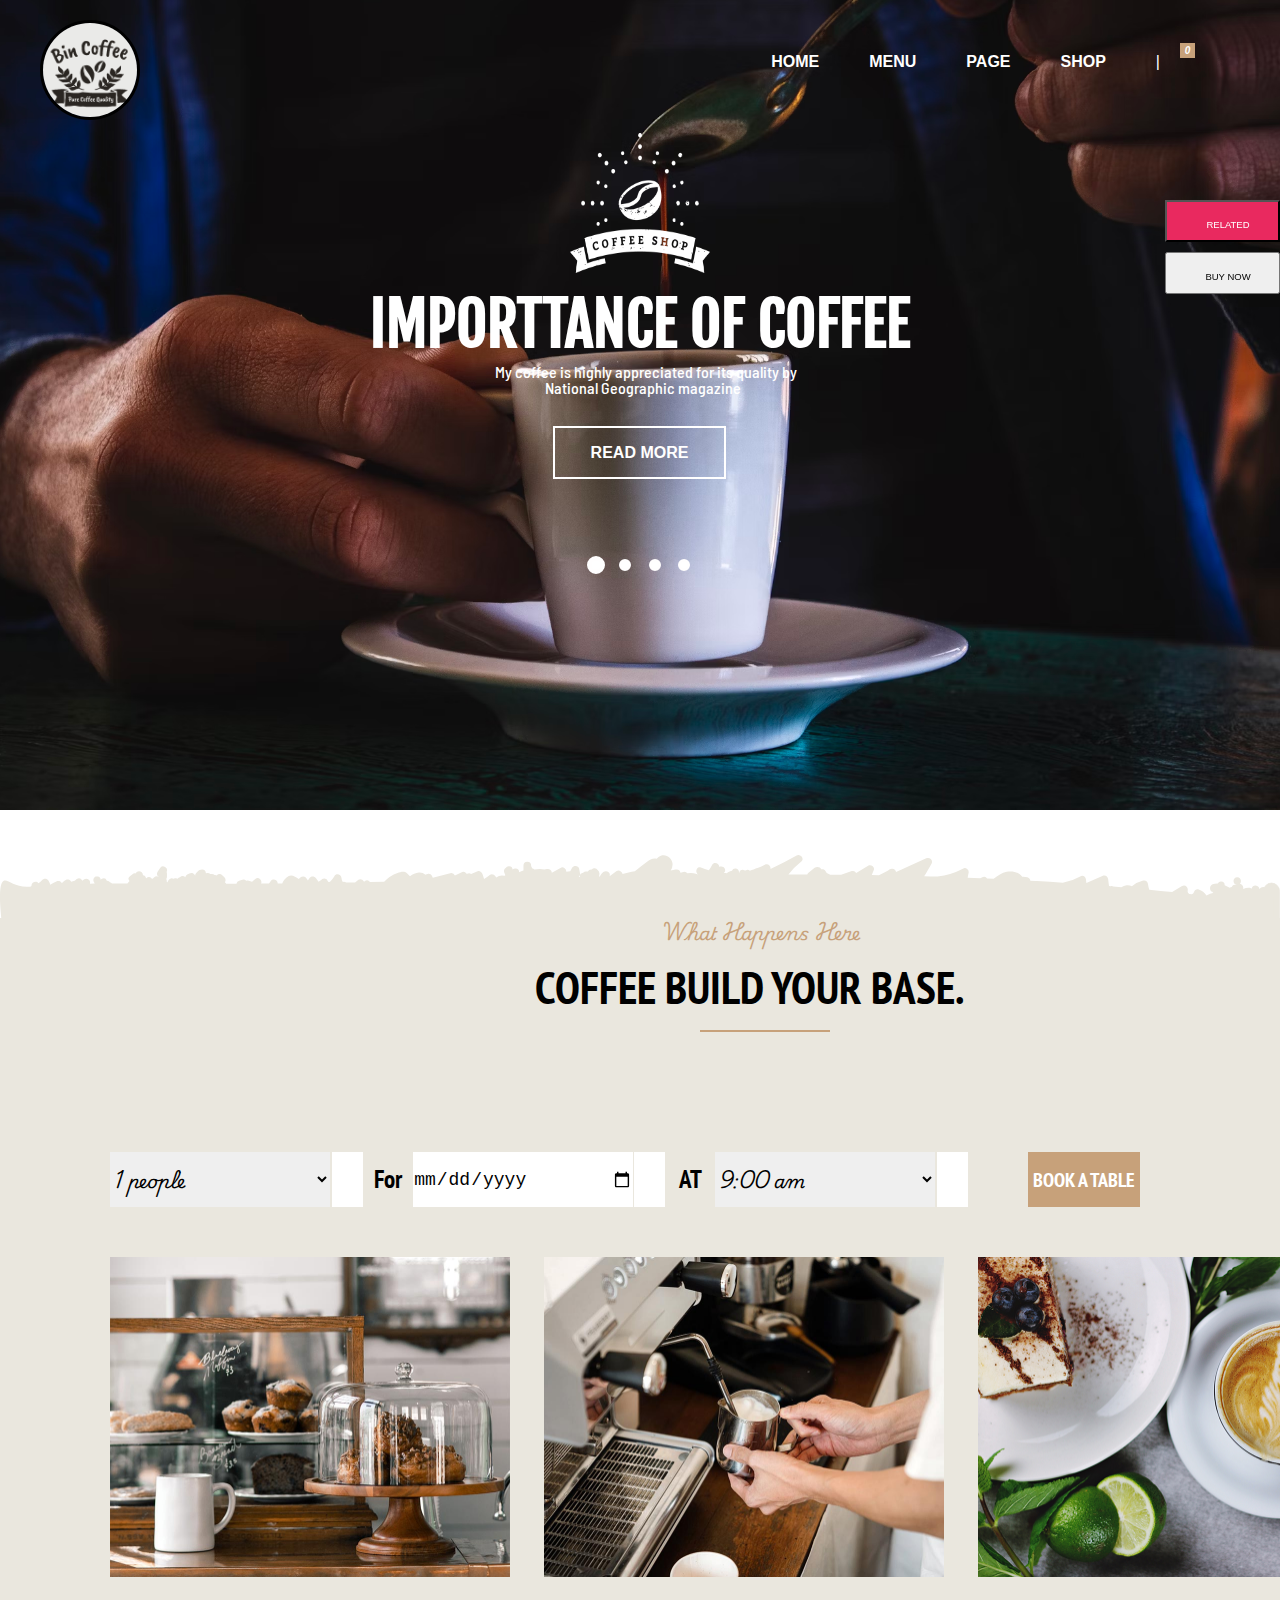
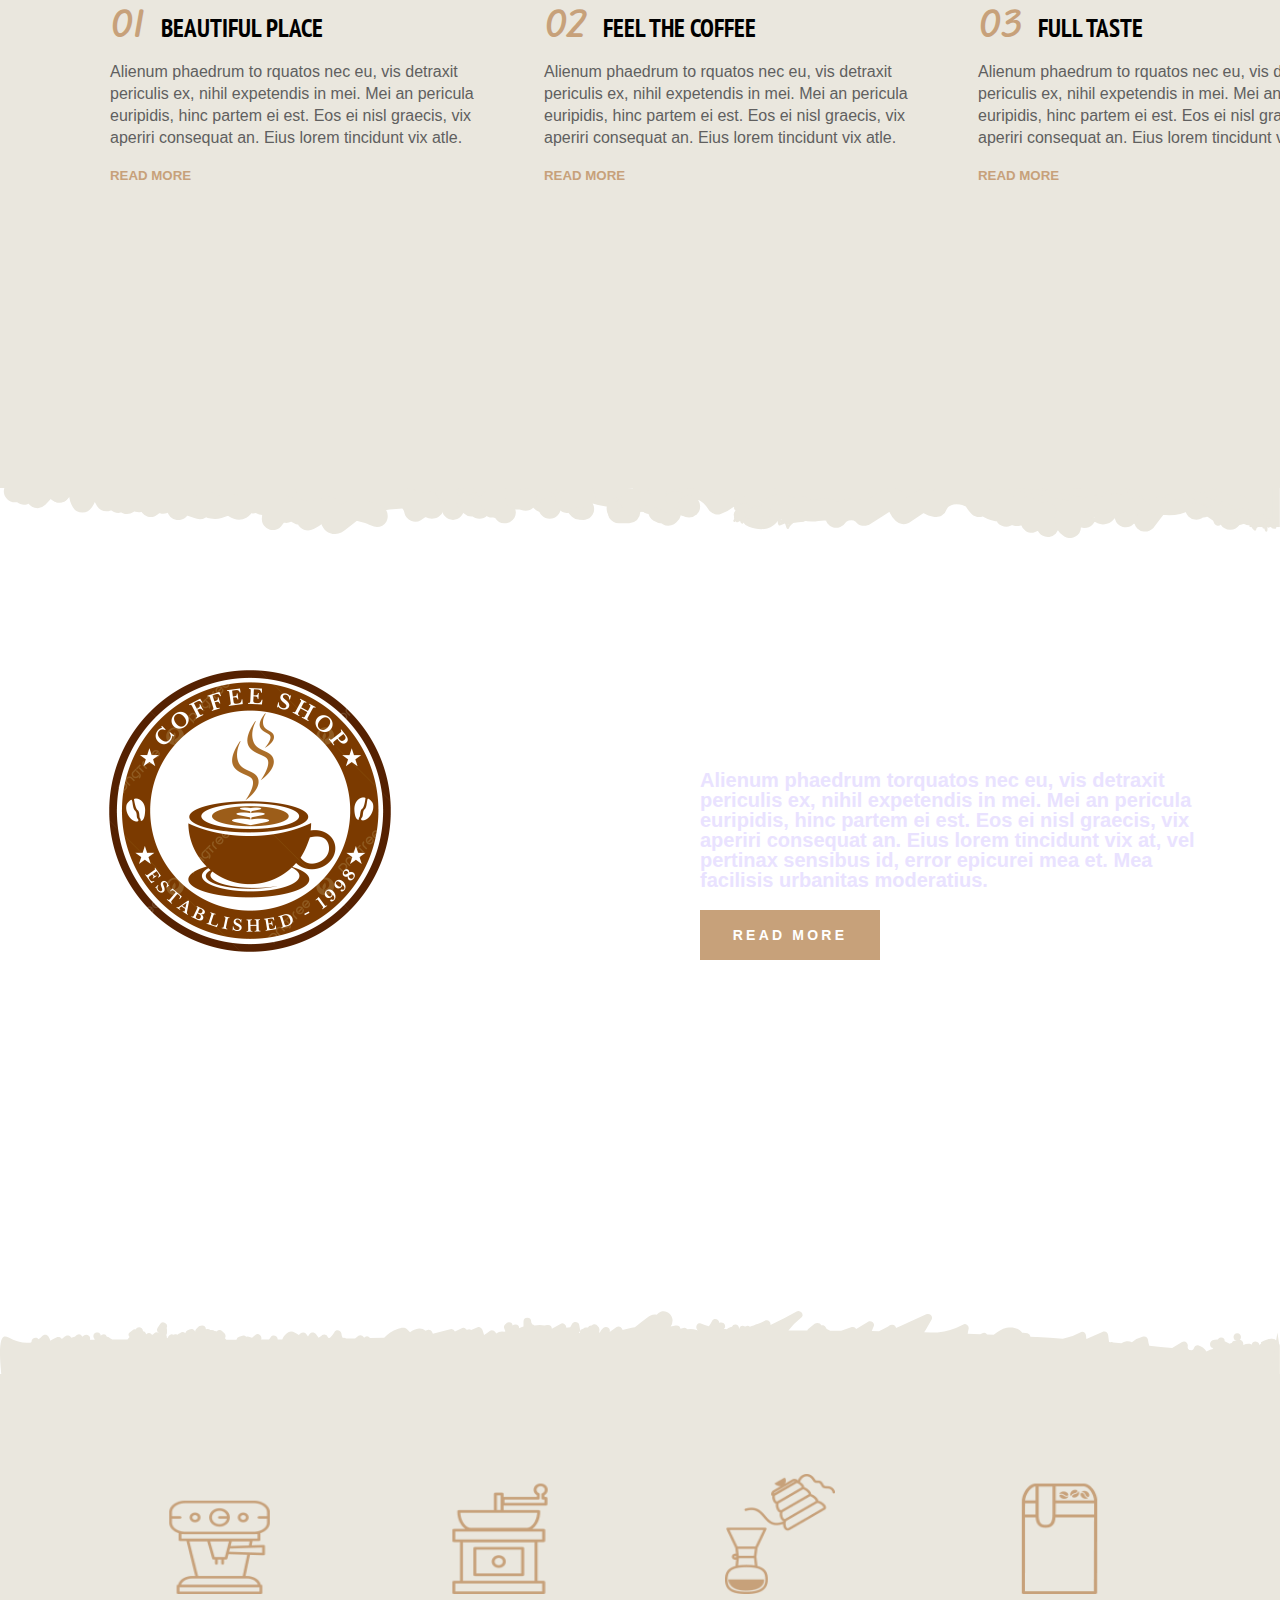
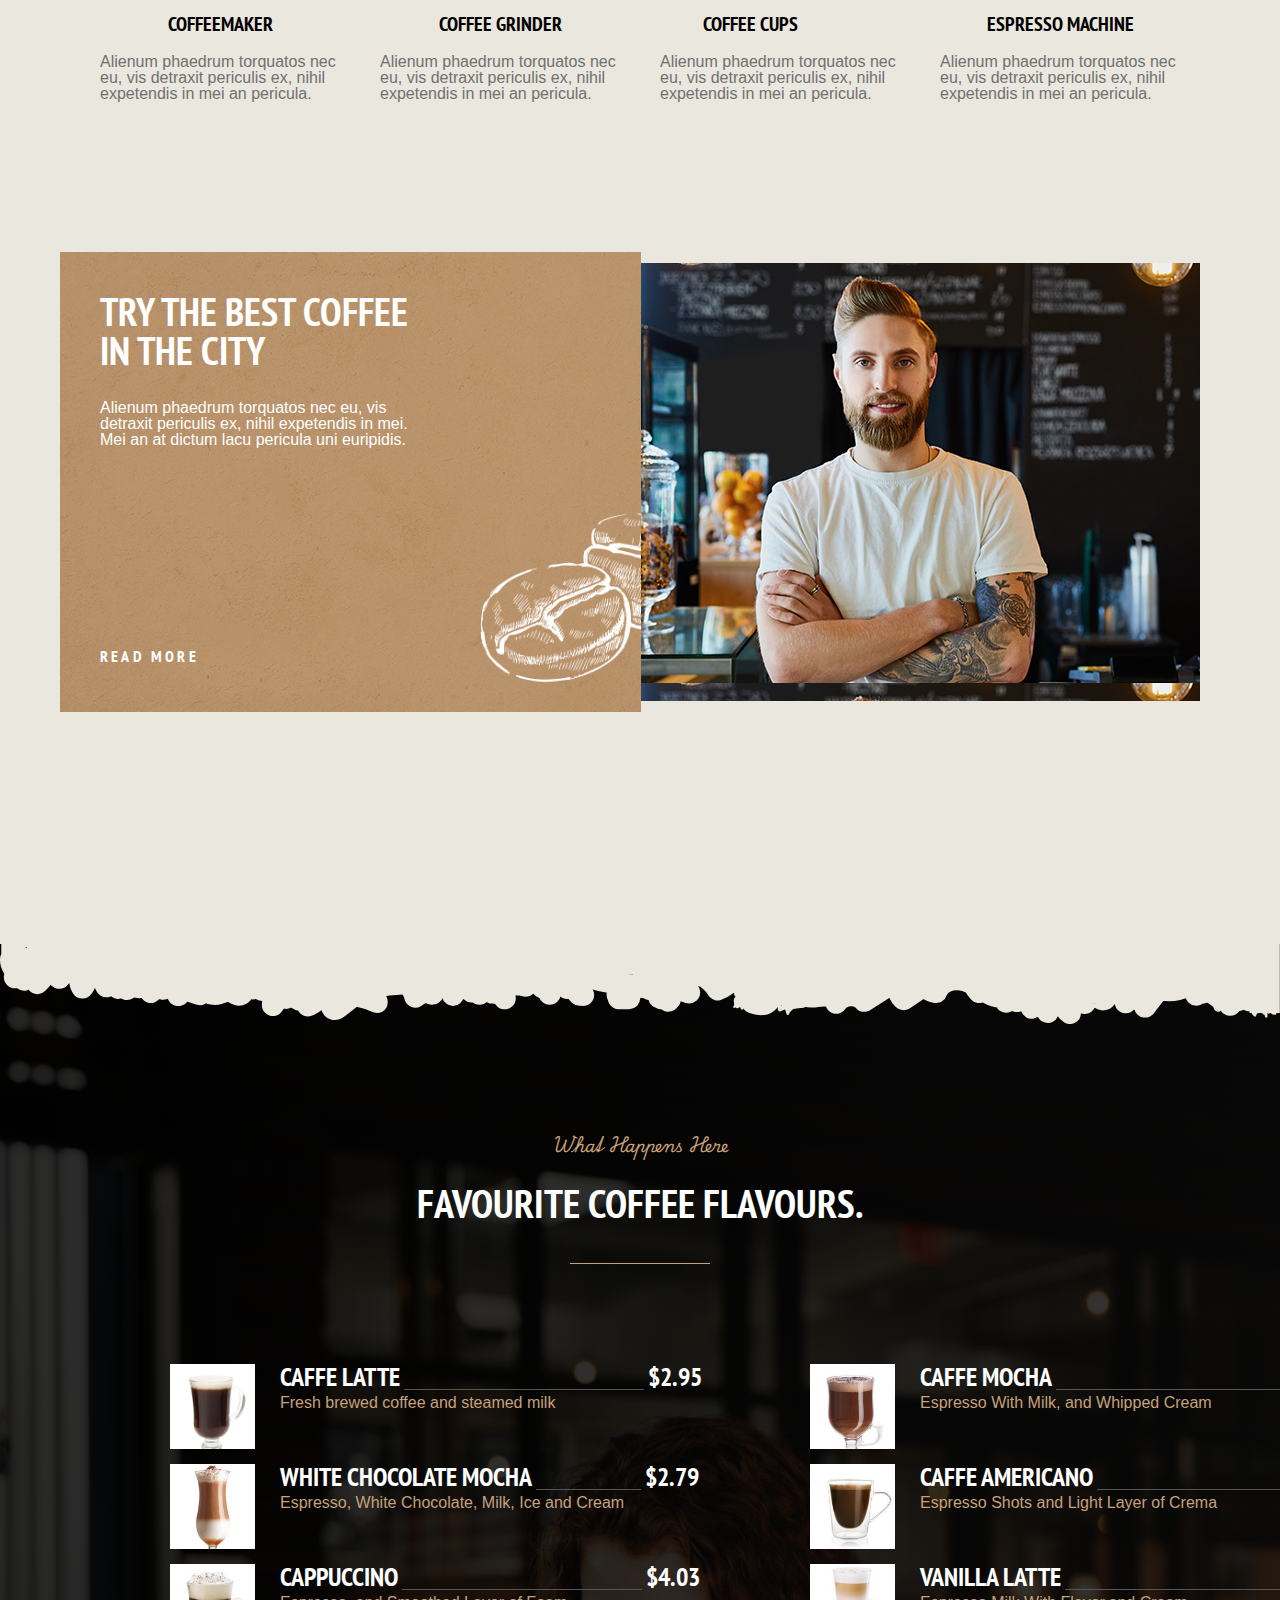
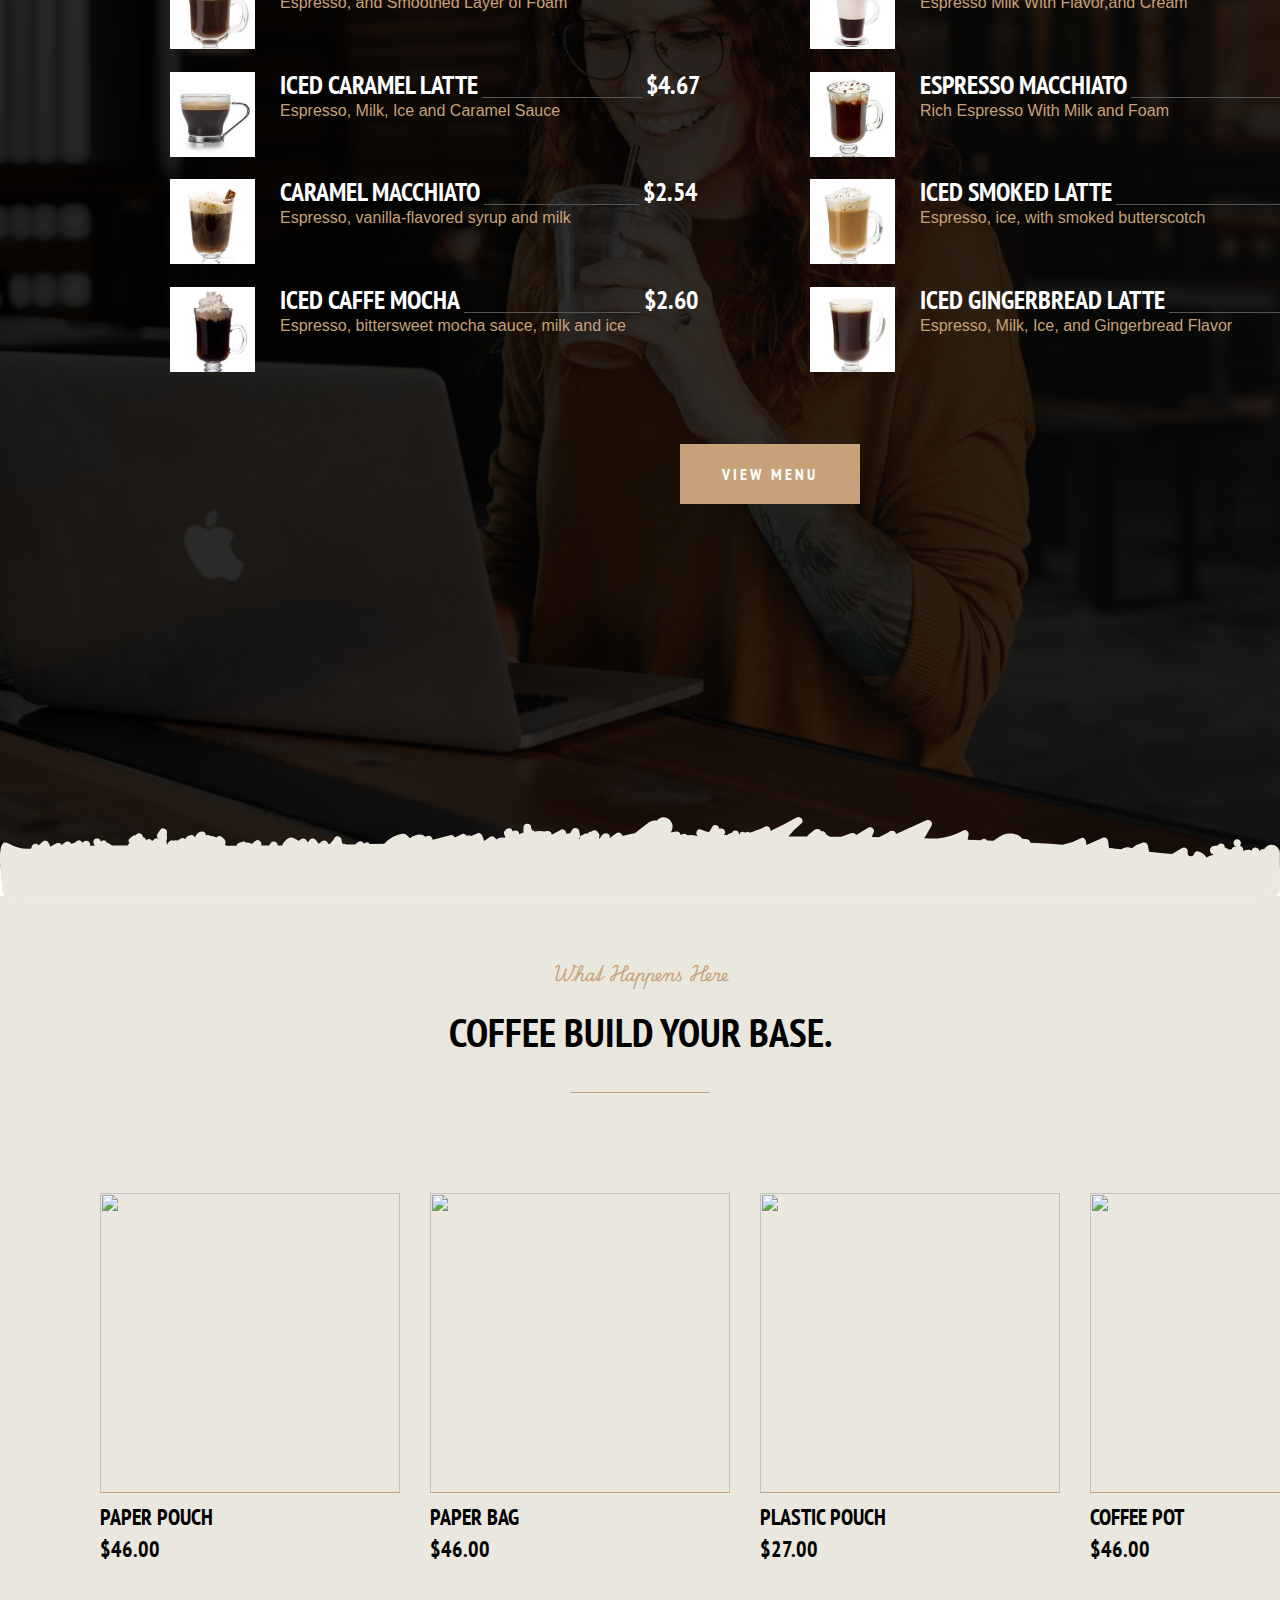
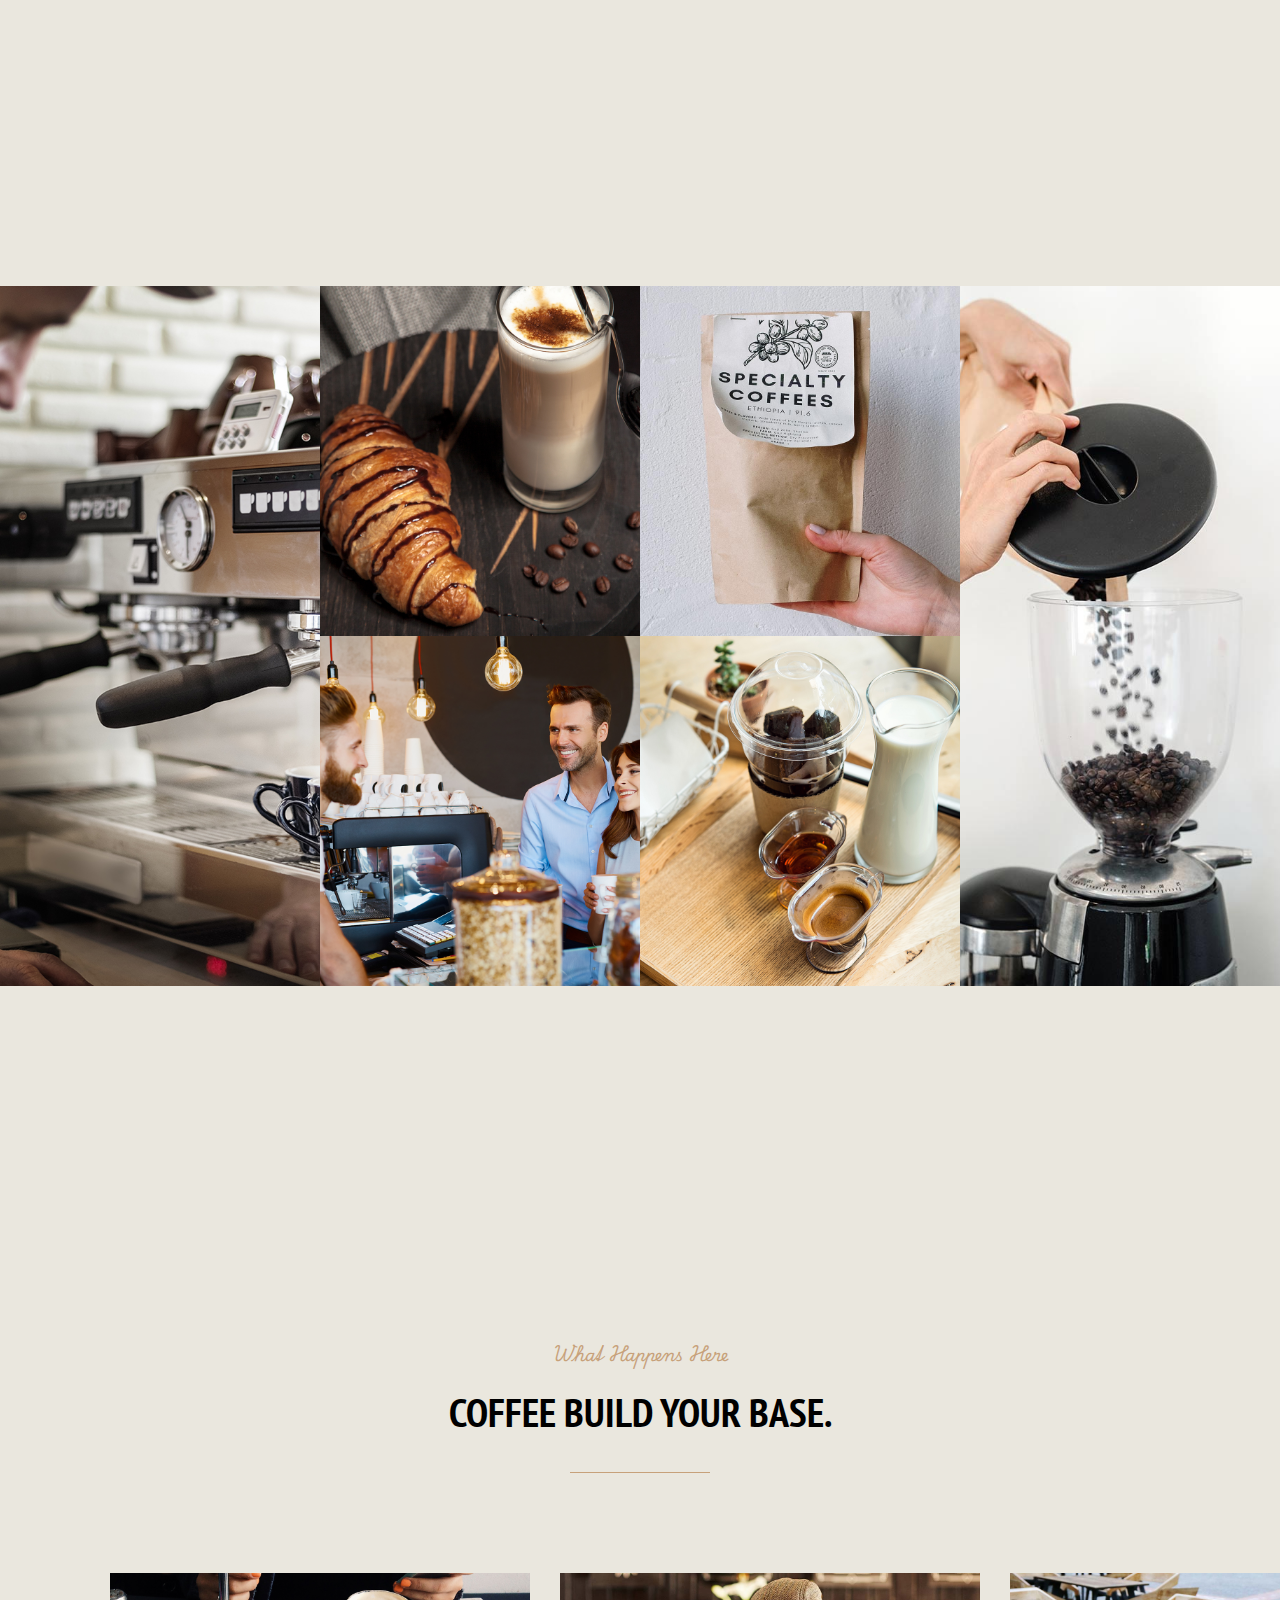
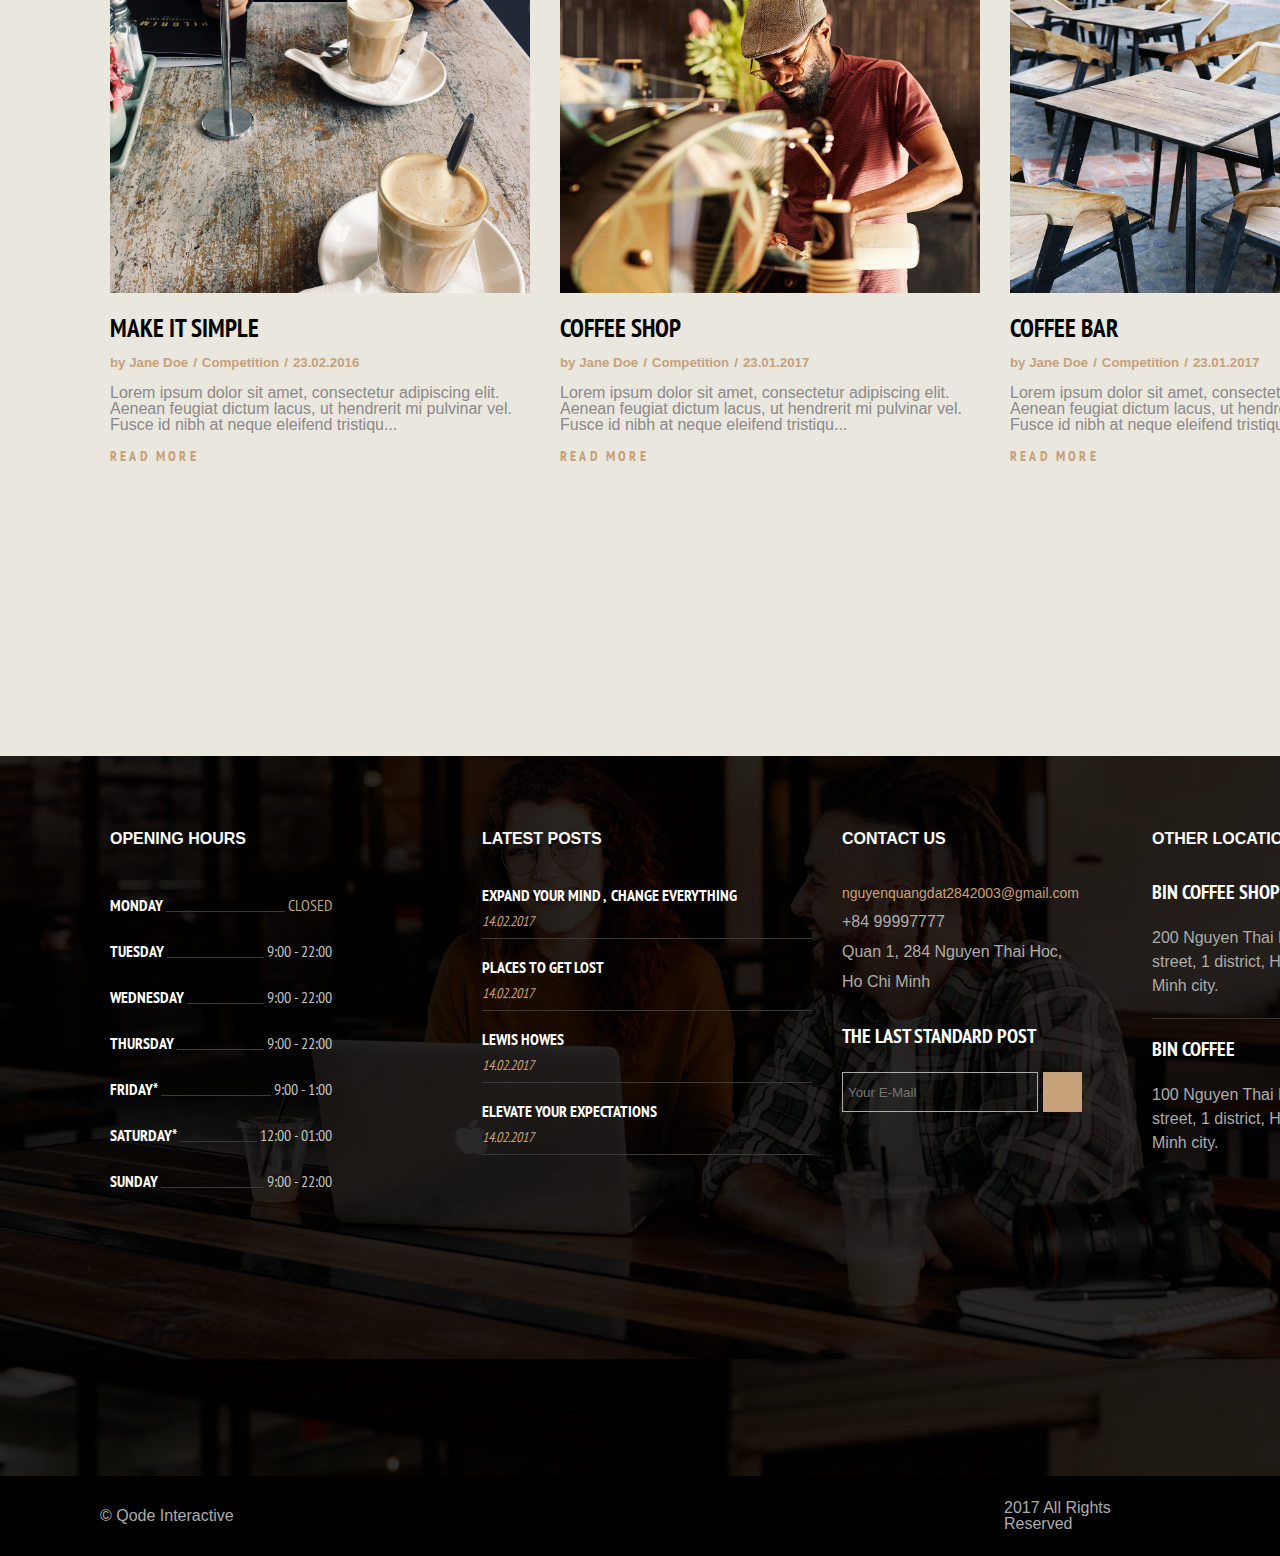
==== commit aebad14e: "xong frontend" ====
--- a/coffee/main.html
+++ b/coffee/main.html
@@ -7,6 +7,7 @@
   <link rel="stylesheet" href="css/main.css">
   <link rel="preconnect" href="https://fonts.googleapis.com">
   <link rel="preconnect" href="https://fonts.gstatic.com" crossorigin>
+  <link rel="stylesheet" href="https://cdnjs.cloudflare.com/ajax/libs/animate.css/4.1.1/animate.min.css">
   <link
     href="https://fonts.googleapis.com/css2?family=Barlow+Semi+Condensed:ital,wght@0,100;0,200;0,300;0,400;0,500;0,600;0,700;0,800;0,900;1,100;1,200;1,300;1,400;1,500;1,600;1,700;1,800;1,900&family=Edu+AU+VIC+WA+NT+Hand:wght@400..700&family=Fjalla+One&family=PT+Sans+Narrow:wght@400;700&family=Playwrite+AR:wght@100..400&family=Playwrite+BE+VLG:wght@100..400&family=Playwrite+CZ:wght@100..400&display=swap"
     rel="stylesheet">
@@ -80,12 +81,13 @@
           <img src="./img/home-1-slider-img.png">
           <div class="list-cart-introduce">
             <button class="btn-book"><i class="fa-solid fa-bookmark"></i>RELATED </button>
-            <button class="btn-cart"><i class="fa-solid fa-cart-shopping"></i>BUY NOW</button>
-          </div>
-        </div>
-        <div class="word-introduce">
+            <div class="related-sidebar"></div>
+            <button class="btn-cart js-btn-cart"><i class="fa-solid fa-cart-shopping"></i>BUY NOW</button>
+          </div>
+        </div>
+        <div class="word-introduce animate__animated animate__backInDown">
           <h1>IMPORTTANCE OF COFFEE</h1>
-          <p>My coffee is highly appreciated for its quality by <span>National Geographic magazine</span></p>
+          <p >My coffee is highly appreciated for its quality by <span>National Geographic magazine</span></p>
           <button class="btn-introduce">READ MORE</button>
         </div>
         <div class="change-background">
@@ -190,7 +192,7 @@
           <div class="time-icon">
             <i class="fa-solid fa-clock"></i>
           </div>
-          <button class="booking-button">BOOK A TABLE</button>
+          <button class="booking-button js-booking-button">BOOK A TABLE</button>
         </div>
         <div class="container-introduce">
           <div class="content1">
@@ -1369,4 +1371,4 @@
 </footer>
 </html>
 <script type="module" src="js/main.js"></script>
-<script src="https://kit.fontawesome.com/6c1ead4ba4.js" crossorigin="anonymous"></script>+<script src="https://kit.fontawesome.com/6c1ead4ba4.js" crossorigin="anonymous"></script>
--- a/coffee/css/main.css
+++ b/coffee/css/main.css
@@ -169,7 +169,7 @@
 
 .container-introduce {
   width: 100%;
-  height: 580px;
+  height: 100%;
   display: flex;
   flex-direction: column;
   align-items: center;
@@ -204,6 +204,10 @@
   background-color: #e9295f;
   color: white;
   margin-bottom: 10px;
+  cursor: pointer;
+}
+.container-introduce .img-introduce .list-cart-introduce .btn-cart {
+  cursor: pointer;
 }
 .container-introduce .img-introduce .list-cart-introduce .btn-cart i {
   color: #e9295f;
